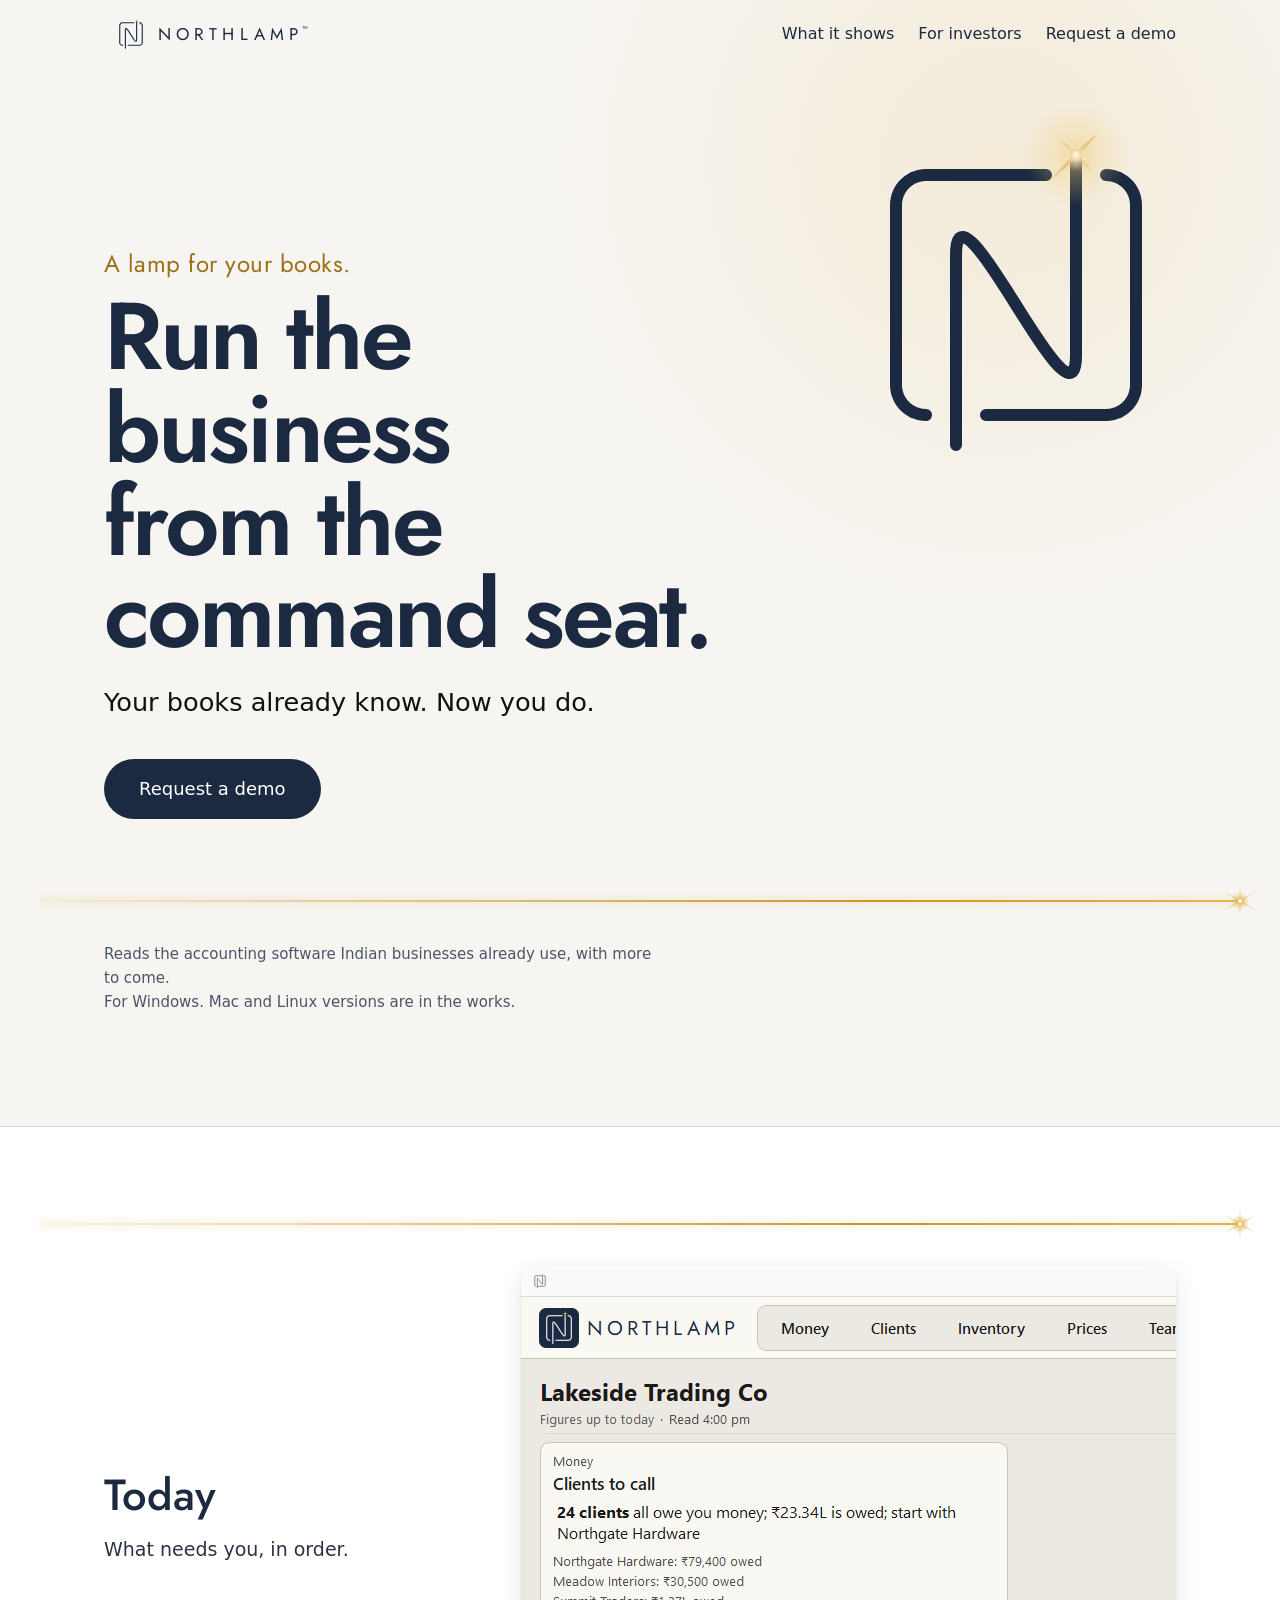
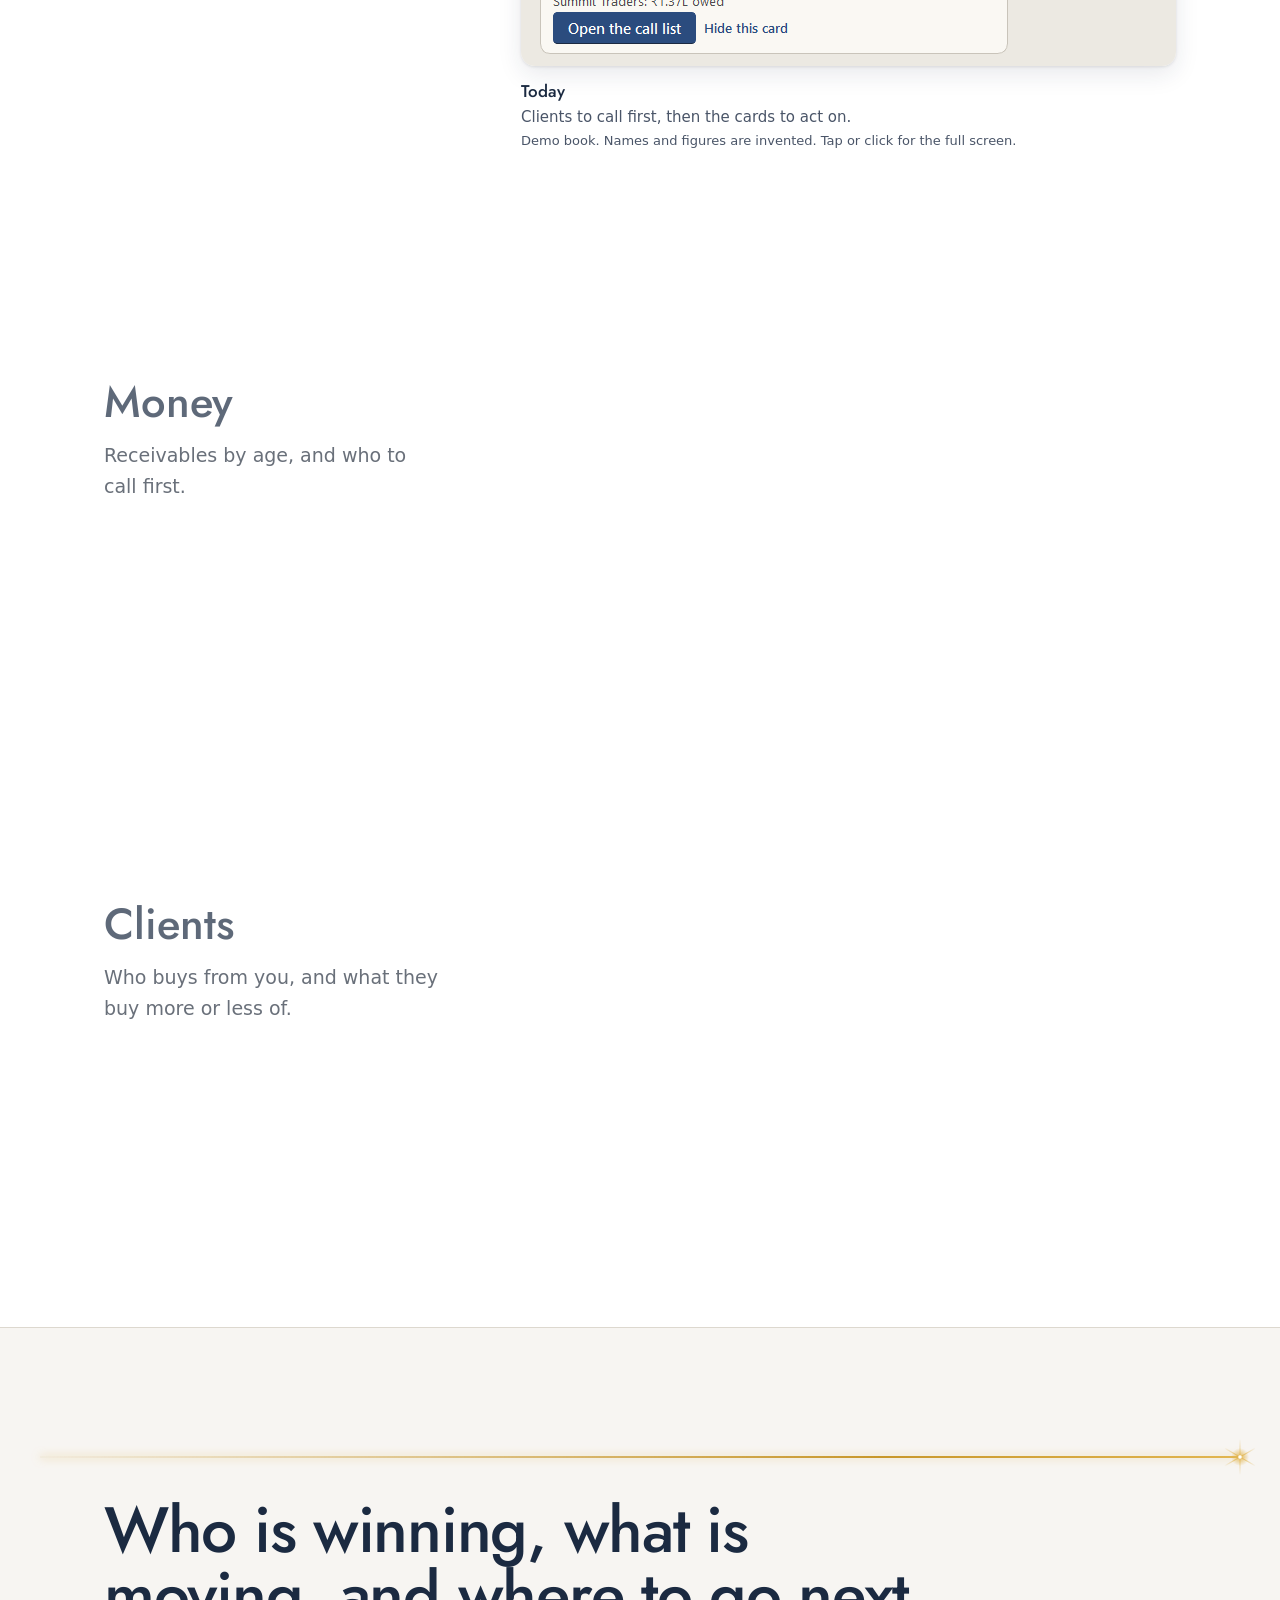
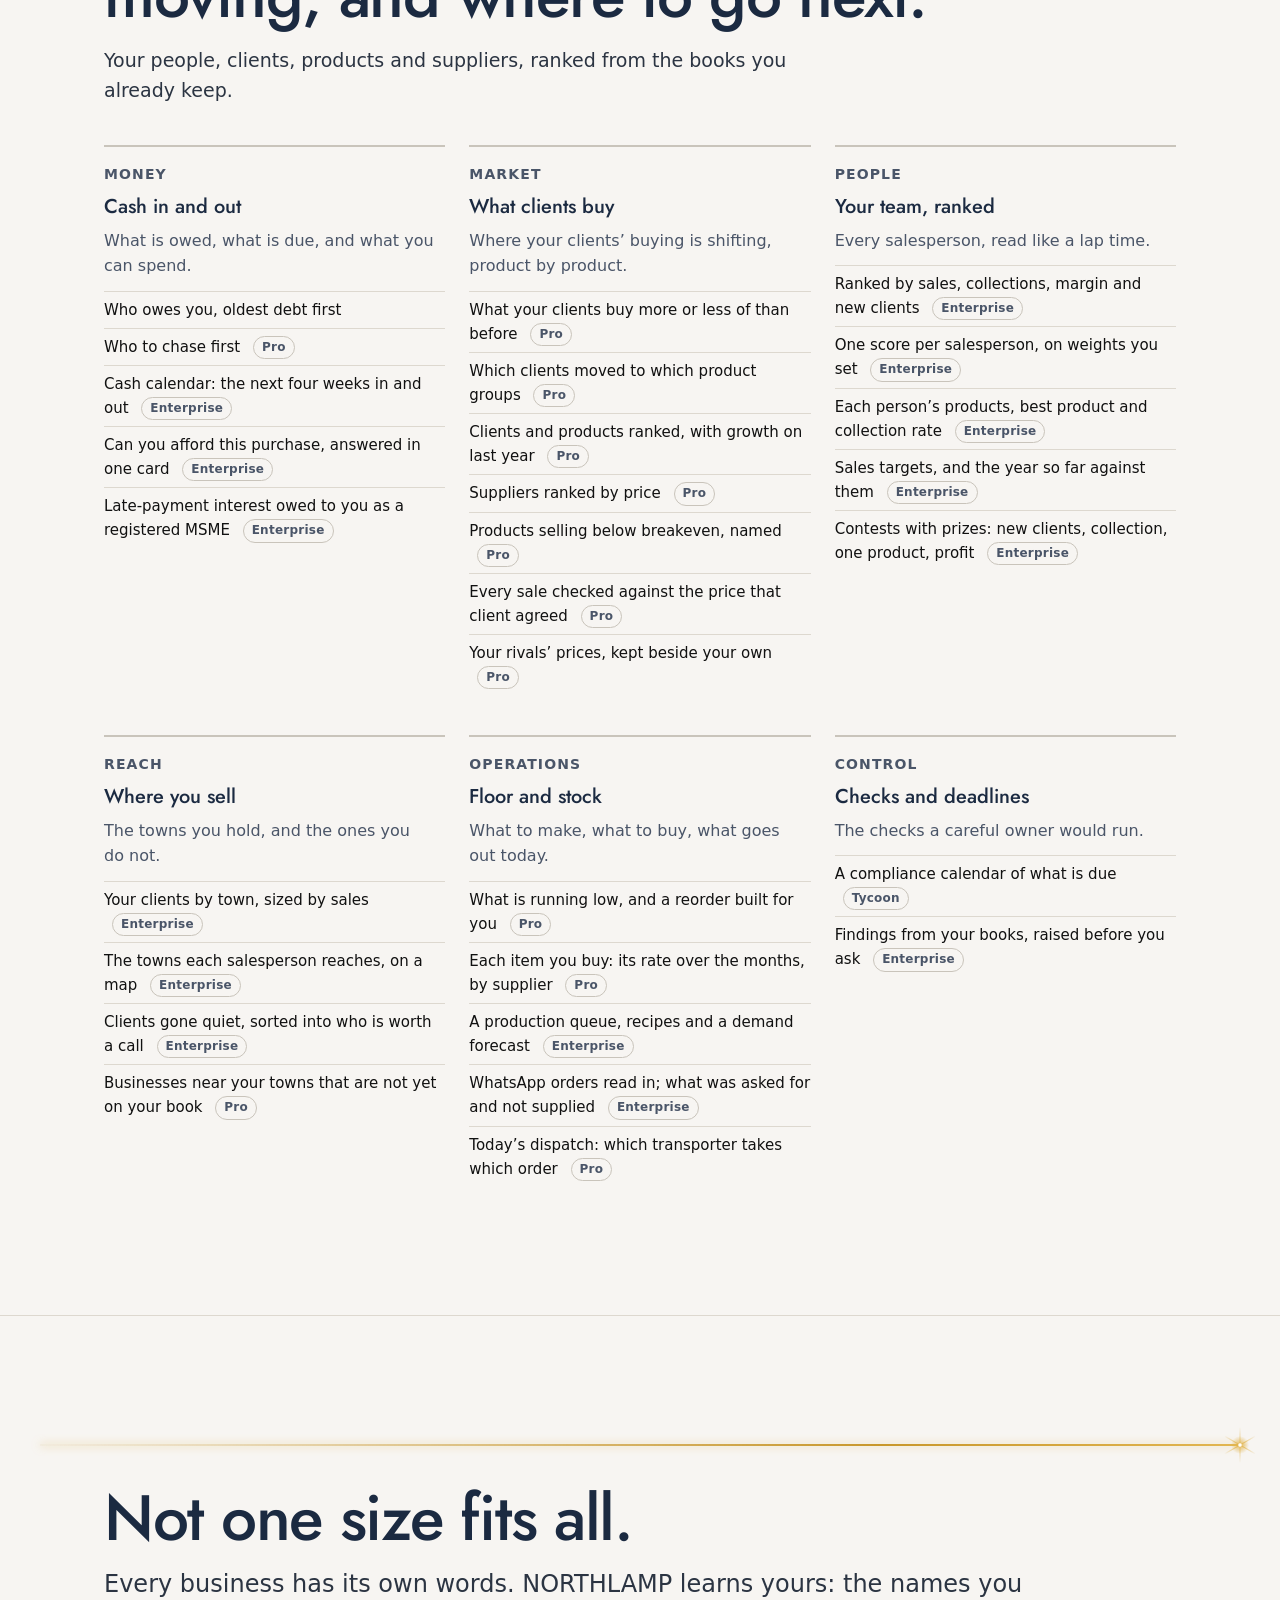
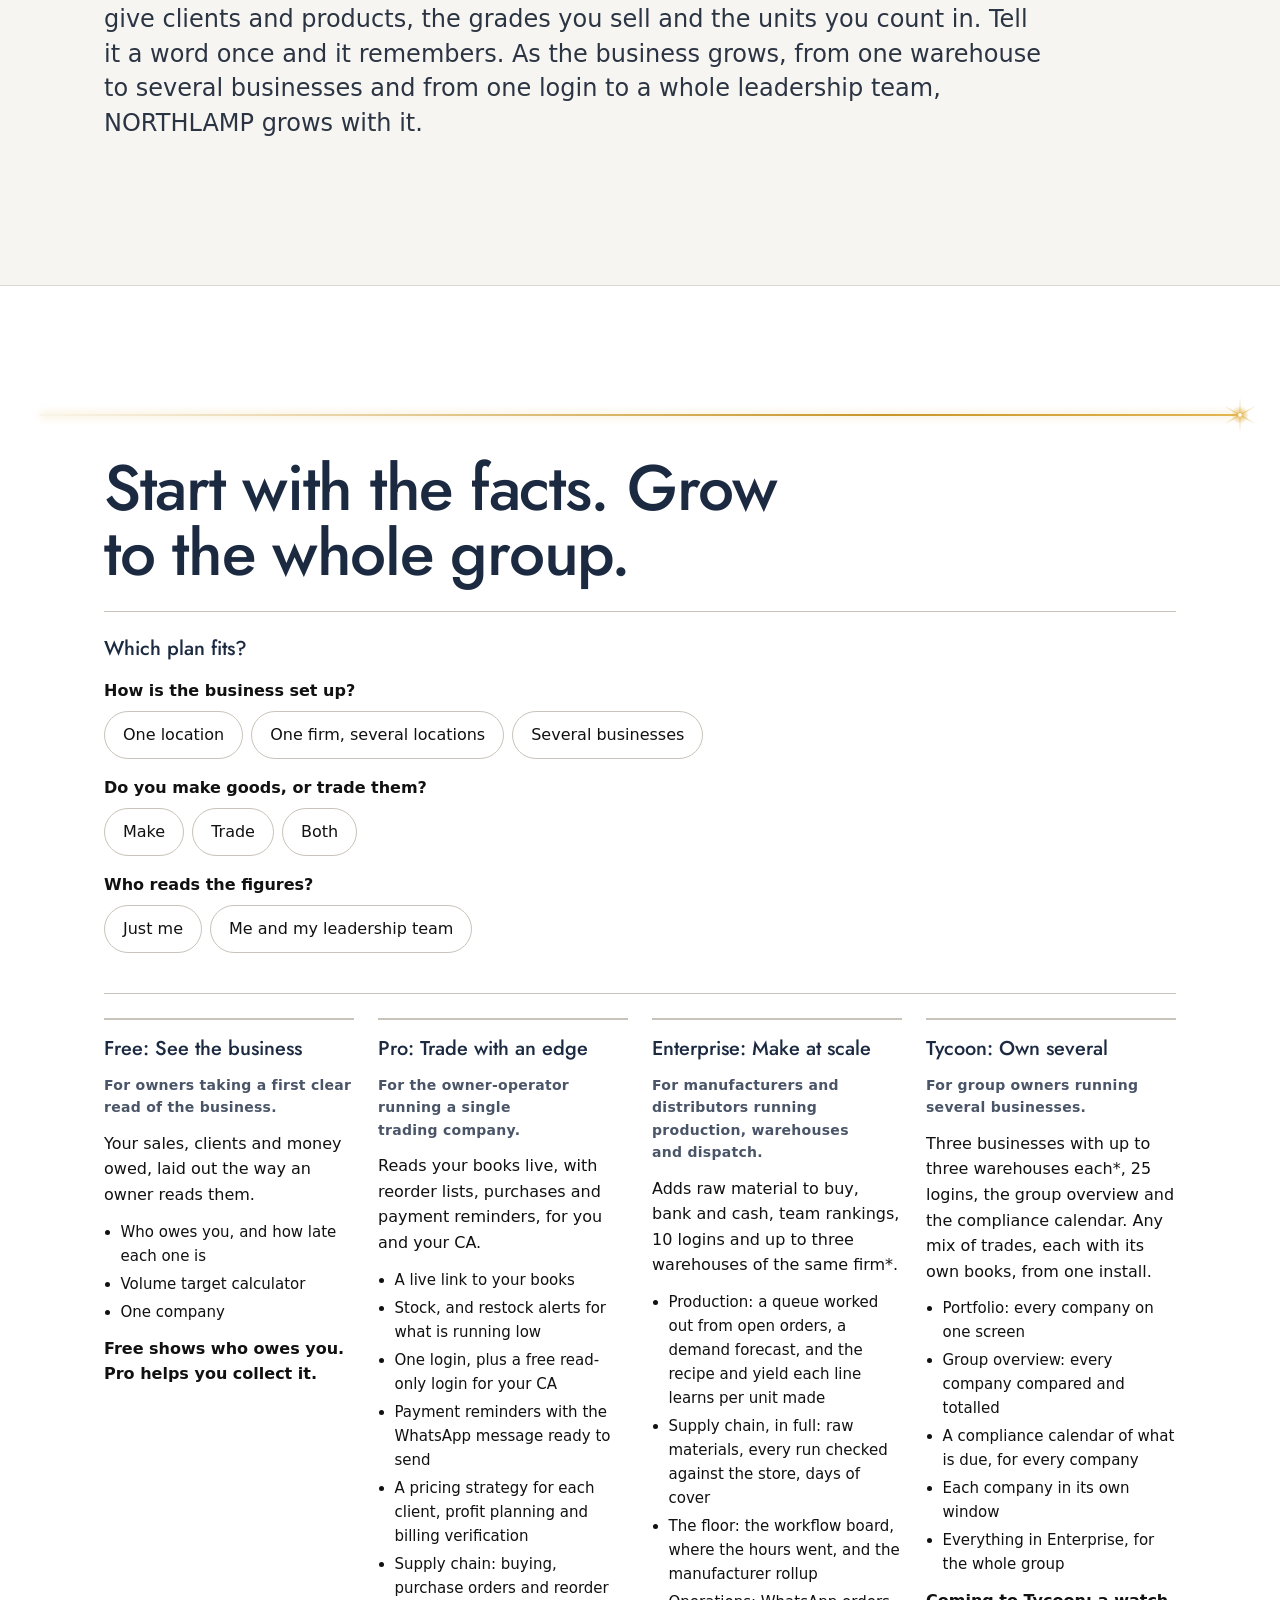
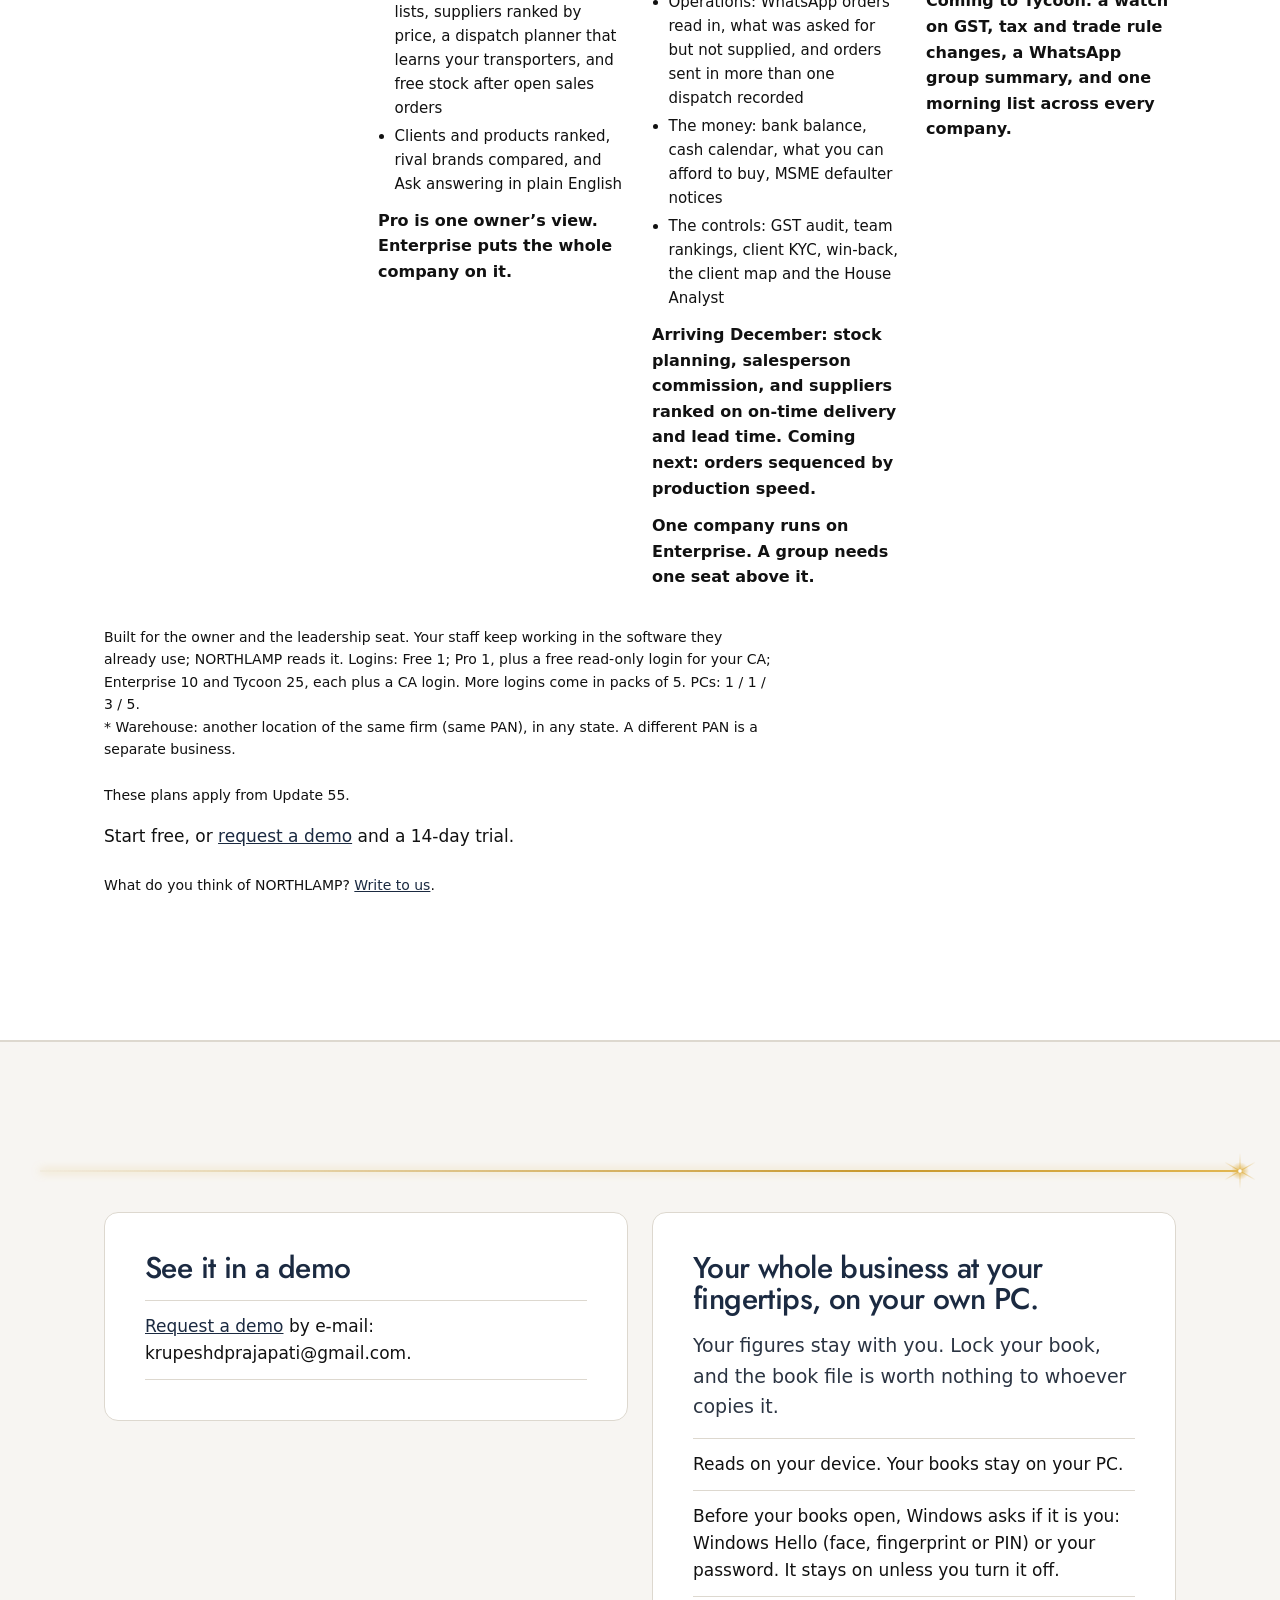
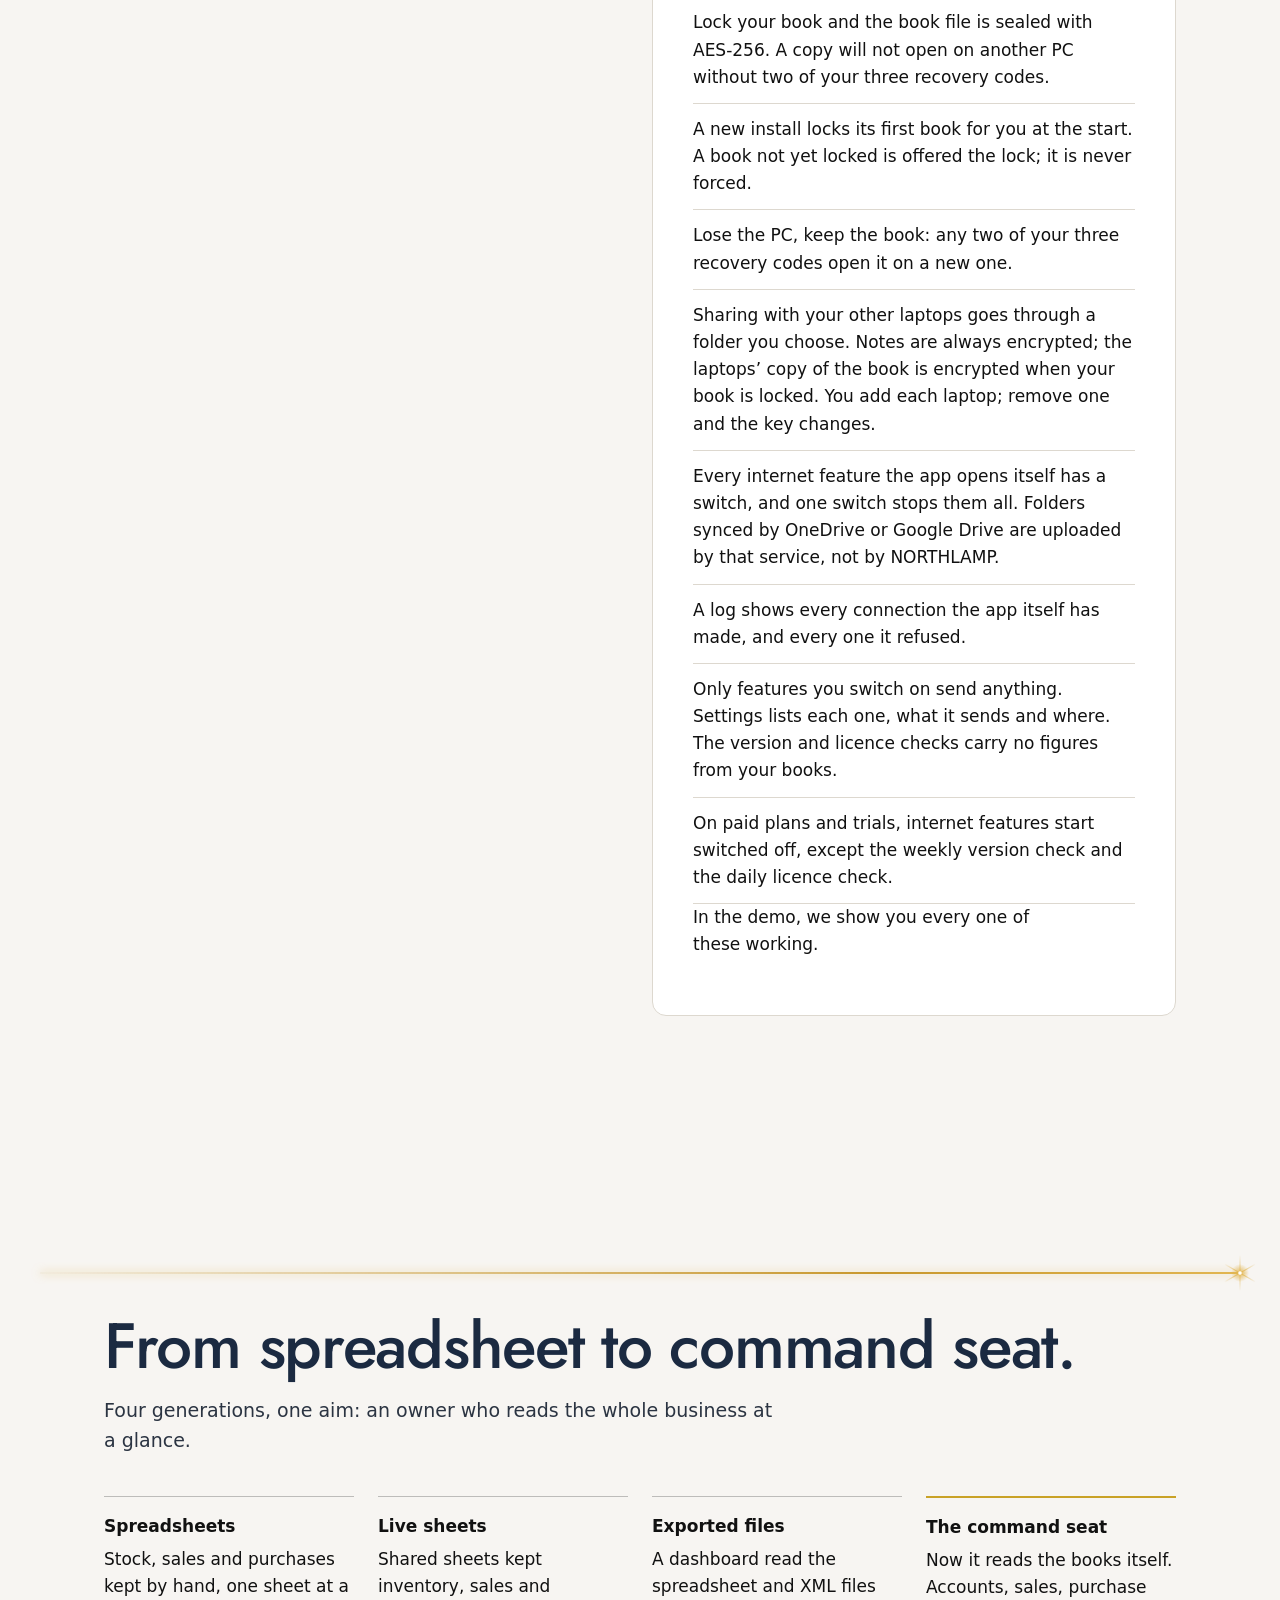
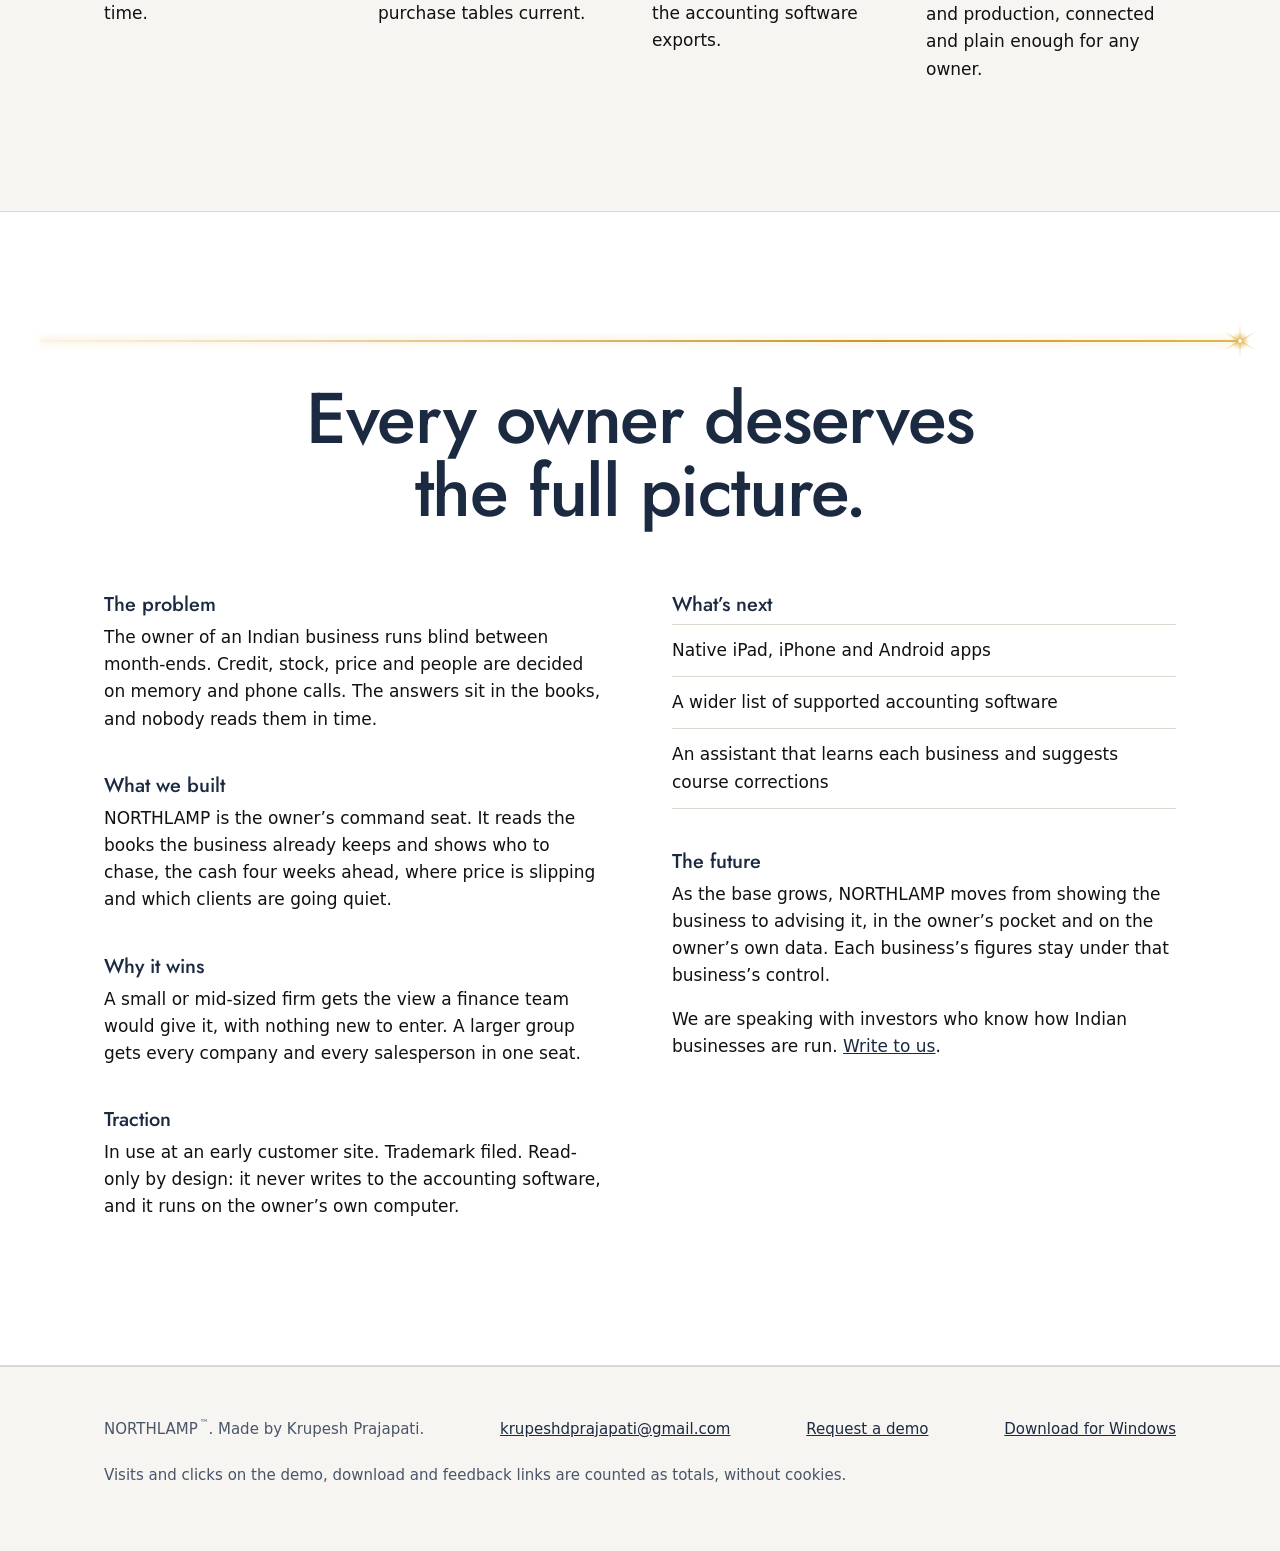
==== index.html @ 2734c6cc "Plans live ahead of U55 (logins, packs, same-firm warehouses, stock to Pro, approved one-liners, 'ap" ====
<!doctype html>
<html data-upg="BC" lang="en">
<head>
<meta charset="utf-8">
<meta name="viewport" content="width=device-width, initial-scale=1">
<meta name="color-scheme" content="light dark">
<title>NORTHLAMP: run the business from the command seat</title>
<meta name="description" content="NORTHLAMP is a 64-bit Windows app that shows owners what their books mean. It never writes to your accounting software.">
<link rel="icon" type="image/png" href="shared/assets/northlamp_icon_starC_64.png">
<link rel="stylesheet" href="shared/base.css">
<link rel="stylesheet" href="shared/redesign.css">
<script>(function(){try{var c=navigator.connection;if(matchMedia("(prefers-reduced-motion: reduce)").matches||(c&&c.saveData)||location.hash||sessionStorage.getItem("nl-opening"))return;document.documentElement.classList.add("op-on")}catch(e){}})();</script>
<style>
  /* BC_theme: C "Window" light + B "Night lamp" dark. Built on variant C: Product first: a centred promise, then the app itself. */
  html{scroll-padding-top:88px}
  .top{position:sticky;top:0;z-index:10;background:var(--paper);border-bottom:1px solid var(--line)}
  .top .wrap{display:flex;align-items:center;justify-content:space-between;gap:var(--s4);min-height:68px}
  .brand{color:var(--navy)}
  .nav{display:flex;align-items:center;gap:var(--s4);font-size:16px;color:var(--navy)}

  .hero{padding:var(--s5) 0 var(--s4);text-align:center}
  .lamp{font-size:24px;line-height:1.3;color:var(--gold);margin:var(--s2) auto var(--s4)}  /* 24 px: WCAG large text, so 4.06:1 passes */
  .hero h1{font-size:56px;line-height:1.08;margin:0 auto var(--s3)}
  .hero .sub{font-size:20px;color:#2B3442;margin:0 auto var(--s4);max-width:64ch}
  .hero .works{margin-left:auto;margin-right:auto}
  .fine{font-size:14px;color:var(--muted);max-width:56ch;margin:var(--s2) auto 0}

  .window{padding:0 0 var(--s7)}
  .window .frame{max-width:880px;margin:0 auto}
  .window figcaption{text-align:center}

  section.band{padding:var(--s7) 0}
  section.white{background:var(--card);border-top:1px solid var(--line);border-bottom:1px solid var(--line)}
  h2{font-size:40px;line-height:1.15;margin-bottom:var(--s3)}
  h3{font-size:20px;line-height:1.3;margin-bottom:6px}
  .lede{font-size:19px;color:#2B3442}
  .head-row{display:grid;grid-template-columns:1fr 1fr;gap:var(--s6);align-items:end}
  .head-row h2{margin:0}
  .head-row p{margin:0}
  .t-shot{max-width:880px;margin:var(--s5) auto 0}
  .t-shot figcaption{text-align:center}
  .figure-bands{margin:var(--s5) 0}
  .facts{display:grid;grid-template-columns:repeat(4,1fr);gap:var(--s4);border-top:1px solid var(--line-2);padding-top:var(--s4)}
  .facts p{margin:0;font-size:16px}
  .small{font-size:15px;color:var(--muted);margin-top:var(--s5)}

  .split{display:grid;grid-template-columns:.9fr 1.1fr;gap:var(--s6);align-items:start}
  .places{list-style:none;margin:var(--s4) 0;padding:0}
  .places li{padding:var(--s2) 0;border-top:1px solid var(--line)}
  .places li:last-child{border-bottom:1px solid var(--line)}
  .places b{font:500 20px/1.3 var(--display);color:var(--navy);margin-right:10px}
  .places em{font-style:normal;color:var(--muted);font-size:15px}
  .stack{display:grid;gap:var(--s4)}

  .panels{border-top:1px solid var(--line)}
  .pair{display:grid;grid-template-columns:1fr 1fr;gap:var(--s4);align-items:start}
  .panel{background:var(--card);border:1px solid var(--line);border-radius:var(--r);padding:var(--s5)}
  .panel h2{font-size:30px}

  .inv-head{text-align:center;max-width:22ch;margin:0 auto var(--s6);font-size:44px}
  .inv .two{display:grid;grid-template-columns:1fr 1fr;gap:var(--s6)}
  .inv h3{margin-top:var(--s5)}
  .inv .col h3:first-child{margin-top:0}
  footer{padding:var(--s5) 0 var(--s6);font-size:15px;color:var(--muted);border-top:1px solid var(--line)}
  footer .wrap{display:flex;flex-wrap:wrap;justify-content:space-between;align-items:center;gap:var(--s2) var(--s4)}
  footer a{display:inline-flex;align-items:center;min-height:44px}

  @media (max-width:900px){
    .head-row,.split,.pair,.inv .two{grid-template-columns:1fr}
    .head-row{gap:var(--s3)}
    .facts{grid-template-columns:1fr 1fr}
    .hero h1{font-size:44px}
  }
  @media (max-width:640px){
    .nav .nav-dl{display:none}   /* the hero has the Download button; keeps the header under 1/6 of a phone screen */
    html{scroll-padding-top:0}
    .top{position:static}
    .top .wrap{flex-wrap:wrap;padding-top:var(--s1);padding-bottom:var(--s1);gap:0 var(--s3)}
    .nav{flex-wrap:wrap;gap:0 var(--s3);font-size:15px}
    .hero{padding:var(--s5) 0 var(--s4)}
    .lamp{margin-bottom:var(--s3)}
    .hero h1{font-size:36px}
    .hero .sub,.lede{font-size:17px}
    .window{padding-bottom:var(--s6)}
    section.band{padding:var(--s6) 0}
    h2{font-size:28px}
    .inv-head{font-size:30px;margin-bottom:var(--s5)}
    .facts{grid-template-columns:1fr}
    .panel{padding:var(--s4) var(--s3)}
    .panel h2{font-size:26px}
  }

  /* BC theme: C "Window" is the light look; B "Night lamp" colours are the dark look,
     chosen by the visitor's system setting. Layout and words are C's, unchanged. */
  .brand picture,.bar picture{display:contents}
  @media (prefers-color-scheme:dark){
    :root{--paper:#0A0B0E;--card:#111317;--ink:#E8EDF3;--muted:#C3CCD8;--line:rgba(232,237,243,.16);--line-2:rgba(232,237,243,.28)}
    body{background:var(--paper);color:var(--ink)}
    h1,h2,h3{color:#FFFFFF}
    a{color:#FFFFFF}
    :focus-visible{outline-color:#E8EDF3}
    .shot-link:focus-visible{outline-color:var(--navy)}  /* the ring sits on the light screenshot: navy, 13.6:1 */
    .top{background:var(--paper)}
    .brand,.nav{color:#E8EDF3}
    .hero{background:linear-gradient(180deg,#0A0B0E,#111317)}
    .lamp{color:var(--gold-on-navy)}
    .hero .sub,.lede{color:var(--muted)}
    .btn{background:#FFFFFF;color:var(--navy)}
    .btn:hover{background:var(--navy-soft)}
    .btn:active{background:#D5DDE7}
    .window{background:#111317}
    section.white{background:#111317}
    .places b,figcaption b{color:#FFFFFF}
    .panel{background:#111317}
    section.white .panel{background:#1A1D23}
    .frame{box-shadow:0 1px 3px rgba(0,0,0,.35),0 8px 24px rgba(0,0,0,.30)}
    .frame .bar{background:#FBFAF8;color:#4A5568;border-bottom-color:#DDD8CF}  /* the app is light: its title bar stays light */
    .bands .b1{background:#1A1D23;color:#E8EDF3;border-color:#8592A6}
    .bands .b2{background:#262A32;color:#FFFFFF;border-color:#8592A6}
    .bands .b3{background:#C3CCD8;color:var(--navy)}
    .bands .b3 b{color:var(--navy)}
    .bands div b{color:inherit}
  }

  /* Motion (shared/motion/site-motion.js). Still page = the same page with no script or reduced motion. */
  @media (min-width:641px){
    .hero{padding-top:var(--s4)}
    .hero .wrap{position:relative}
  }

  /* The visit-counter note. */
  .counts{padding:var(--s6) 0;border-top:1px solid var(--line)}
  section.fits{border-top:1px solid var(--line)}
  .fits .lede{max-width:62ch;font-size:clamp(19px,1.9vw,24px);line-height:1.45}
  .counts h2{font-size:28px}
  .counts p{font-size:16px}
  @media (max-width:640px){.counts h2{font-size:24px}}
  /* Hero film (C-060). The box keeps the film's own shape, so nothing is cropped. */
  .film{background:transparent;padding:var(--s3) 16px 0}
  .film-box{position:relative;margin:0 auto;aspect-ratio:16/9;width:min(100%,calc(42vh * 16 / 9));width:min(100%,calc(42svh * 16 / 9));background:#030305;border-radius:12px;overflow:hidden}
  .film-box:focus{outline:none}
  .film-box img,.film-box video{position:absolute;inset:0;width:100%;height:100%;object-fit:contain;display:block}
  .film-skip{position:absolute;right:12px;top:12px;z-index:2;min-height:44px;min-width:44px;padding:0 16px;border:1px solid rgba(255,255,255,.55);
    border-radius:8px;background:rgba(11,19,34,.72);color:#FFFFFF;font:inherit;font-size:15px;cursor:pointer}
  .film-skip:hover{background:rgba(11,19,34,.92)}
  .film-skip:focus-visible{outline:2px solid #FFFFFF;outline-offset:2px}
  .film-made{margin:var(--s2) auto 0;padding:0 16px;text-align:center;font-size:13px;color:var(--muted)}
  @media (max-aspect-ratio:3/4){.film-box{aspect-ratio:9/16;width:min(100%,calc(50vh * 9 / 16));width:min(100%,calc(50svh * 9 / 16))}}

  /* ---- variant E ---- */
  .opening-e{position:fixed;inset:0;width:100%;height:100%;z-index:100;display:block}
  .hero{position:relative;padding:0;min-height:100svh;display:flex;align-items:flex-end;text-align:left;overflow:hidden;
    background:radial-gradient(60vw 60vw at 78% 18%,rgba(226,182,81,.16),rgba(226,182,81,0) 60%),var(--paper)}
  .top{position:absolute;left:0;right:0;background:transparent;border-bottom:0}
  .hero-mark{position:absolute;top:15svh;right:max(var(--s4),calc((100vw - 1120px)/2 + var(--s4)));width:min(26vw,320px);aspect-ratio:1}
  .hero-mark picture{display:contents}
  .hero-mark img{display:block;width:100%;height:100%}
  .hero-mark::after{content:"";position:absolute;left:68.75%;top:6.25%;width:46%;aspect-ratio:1;transform:translate(-50%,-50%);border-radius:50%;pointer-events:none;
    background:radial-gradient(closest-side,rgba(255,246,228,.9),rgba(242,205,120,.35) 22%,rgba(226,182,81,0) 70%)}
  .op-on:not(.op-settling) .hero-mark{visibility:hidden}
  .hero-copy{position:relative;width:100%;padding-bottom:clamp(40px,9svh,96px)}
  .hero .lamp{margin:0 0 var(--s2)}
  .hero h1{font-size:clamp(44px,7.4vw,112px);line-height:.98;letter-spacing:-.03em;font-weight:600;margin:0 0 var(--s5);max-width:11ch}
  .ladder{display:grid;grid-template-columns:repeat(4,1fr);gap:var(--s4);margin-top:var(--s4)}
  .rung{border-top:2px solid var(--line-2);padding-top:var(--s3)}
  .rung h3{margin:0 0 var(--s2)}.rung p{margin:0 0 var(--s2);font-size:16px}
  .rung ul{margin:0 0 var(--s2);padding-left:1.1em;font-size:15px}.rung li{margin:4px 0}
  .rung .next{font-weight:600}.ladder-cta{margin-top:var(--s3)}.ladder-note{margin-top:var(--s4);font-size:14px;max-width:75ch}
  @media (max-width:1024px){.ladder{grid-template-columns:1fr 1fr}}
  @media (max-width:640px){.ladder{grid-template-columns:1fr}}
  .tier-items{margin:6px 0 0;padding-left:1.1em}.tier-items li{margin:2px 0}
  .rung .for{font-size:14px;font-weight:600;letter-spacing:.02em;color:var(--muted);margin:0 0 var(--s2)}
  .rung.fit{outline:2px solid var(--ink);outline-offset:10px}
  .finder{margin:var(--s4) 0 0;padding:var(--s4) 0;border-top:1px solid var(--line-2);border-bottom:1px solid var(--line-2)}
  .finder h3{margin:0 0 var(--s3)}
  .finder fieldset{border:0;margin:0 0 var(--s3);padding:0;min-width:0}
  .finder legend{font-size:16px;font-weight:600;padding:0;margin:0 0 var(--s1)}
  .finder .opts{display:flex;flex-wrap:wrap;gap:var(--s1)}
  .finder button{font:inherit;font-size:16px;color:var(--ink);background:transparent;border:1px solid var(--line-2);border-radius:999px;padding:10px 18px;min-height:44px;cursor:pointer;max-width:100%}
  .finder button:hover{border-color:var(--ink)}
  .finder button[aria-pressed="true"]{background:var(--ink);color:var(--paper);border-color:var(--ink)}
  .finder-out{margin:0;font-size:18px;font-weight:600}
  .finder-out a{margin-left:var(--s1)}
  .finder-free{margin:var(--s1) 0 0;font-size:14px;color:var(--muted)}
  @media (prefers-reduced-motion:no-preference){.finder button{transition:background .15s,border-color .15s}.rung{transition:outline-color .15s}}
  .hero .hero-line{font-size:clamp(20px,2vw,26px);line-height:1.3;margin:calc(-1 * var(--s3)) 0 var(--s5);max-width:40ch}
  .hero .btn{padding:18px 34px;border-radius:999px;font-size:18px}
  .cta .demo{display:inline-block;margin-left:var(--s4);padding:18px 0;font-size:18px;font-weight:500;color:inherit;text-decoration:underline;text-underline-offset:4px}
  .hero-more{padding:0 0 var(--s7)}
  .hero-more .sub{font-family:var(--display);font-size:clamp(22px,2.4vw,34px);line-height:1.3;color:var(--ink);max-width:36ch}
  .tm{font-size:.62em;line-height:0;vertical-align:.85em;letter-spacing:0;margin-left:.15em;font-weight:400}
  .wordmark .tm{font-size:.5em;margin-left:-.15em}
  .hero-more .fine{margin-left:0}
  .tour{background:var(--card);border-top:1px solid var(--line);border-bottom:1px solid var(--line);padding:var(--s7) 0}
  .tour-grid{display:grid;grid-template-columns:minmax(0,.7fr) minmax(0,1.3fr);gap:var(--s6);align-items:start}
  .tour-steps{list-style:none;margin:0;padding:0}
  .tour-steps h3{font-size:clamp(30px,3.4vw,48px);line-height:1.05;margin:0 0 var(--s3)}
  .tour-steps p{font-size:19px;color:#2B3442}
  .show-grid{display:grid;grid-template-columns:repeat(3,minmax(0,1fr));gap:var(--s5) var(--s4);margin-top:var(--s5)}
  .show-card{border-top:2px solid var(--line-2);padding-top:var(--s3)}
  .show-card .kicker{margin:0 0 var(--s1);font-size:14px;font-weight:600;letter-spacing:.08em;text-transform:uppercase;color:var(--muted)}
  .show-card h3{margin:0 0 var(--s1)}
  .show-card p.one{margin:0 0 var(--s2);font-size:16px;color:var(--muted)}
  .show-card ul{list-style:none;margin:0;padding:0;font-size:15px}
  .show-card li{padding:6px 0;border-top:1px solid var(--line)}
  .show-card .tag{display:inline-block;margin-left:8px;padding:1px 8px;border:1px solid var(--line-2);border-radius:999px;font-size:12px;font-weight:600;letter-spacing:.02em;color:var(--muted);white-space:nowrap;vertical-align:1px}
  @media (max-width:1024px){.show-grid{grid-template-columns:repeat(2,minmax(0,1fr))}}
  @media (max-width:640px){.show-grid{grid-template-columns:1fr}}
  .tour-frames{display:grid;gap:var(--s5)}
  @media (min-width:901px){
    .tour-steps li{min-height:58svh;display:flex;flex-direction:column;justify-content:center;opacity:.7;transition:opacity .4s ease-out}
    .tour-steps li.on{opacity:1}
    .tour:not(.tour-js) .tour-steps li{opacity:1}
    .tour-pin{position:sticky;top:12svh}
    .tour-js .tour-frames{gap:0}
    .tour-js .tour-frames figure{grid-area:1/1;opacity:0;visibility:hidden;transform:scale(.97);transition:opacity .5s ease-out,transform .7s cubic-bezier(.2,.7,.2,1),visibility 0s .5s}
    .tour-js .tour-frames figure.on{opacity:1;visibility:visible;transform:none;transition:opacity .5s ease-out,transform .7s cubic-bezier(.2,.7,.2,1)}
  }
  @media (prefers-reduced-motion:reduce){.tour-js .tour-frames figure,.tour-steps li{transition:none}}
  section.band{padding:128px 0}
  h2{font-size:clamp(34px,5vw,72px);line-height:1.02;letter-spacing:-.02em}
  .inv-head{font-size:clamp(36px,5.6vw,80px);max-width:16ch}
  .t-shot{max-width:1120px}
  @media (prefers-color-scheme:dark){
    .hero{background:radial-gradient(60vw 60vw at 78% 18%,rgba(226,182,81,.14),rgba(226,182,81,0) 60%),var(--paper)}
    .hero-more .sub{color:#FFFFFF} .tour{background:var(--card)} .tour-steps p{color:var(--muted)}
  }
  @media (max-width:900px){
    .tour-grid{grid-template-columns:1fr}
    .tour-steps li{padding:var(--s3) 0;border-top:1px solid var(--line)}
    .tour-steps li:first-child{border-top:0}
  }
  @media (max-width:640px){
    .hero-mark{top:128px;left:50%;right:auto;transform:translateX(-50%);width:46vw}
    .hero h1{font-size:44px}
    .hero-copy{padding-bottom:48px}
    .tour{padding:var(--s6) 0}
    section.band{padding:var(--s6) 0}
  }
</style>
<style>html.op-on:not(.op-settling){background:#030305}html.op-on:not(.op-settling) body{visibility:hidden;background:#030305}html.op-on .opening-e{visibility:visible}</style><style>.frame{position:relative;overflow:hidden}.frame::after{content:"";position:absolute;inset:-10% -10%;pointer-events:none;z-index:3;background:linear-gradient(105deg,transparent 26%,rgba(214,160,52,.38) 40%,rgba(236,190,90,.78) 48%,rgba(255,236,170,.95) 50%,rgba(236,190,90,.78) 52%,rgba(214,160,52,.38) 60%,transparent 74%);transform:translateX(-140%)}.frame.nl-swept::after{animation:nlsweep .9s cubic-bezier(.35,.55,.3,1) forwards}@keyframes nlsweep{to{transform:translateX(140%)}}.nl-div{position:relative;height:2px;width:min(1200px,calc(100% - 48px));margin:0 auto var(--s5)}.nl-div b{position:absolute;left:0;top:0;height:2px;width:100%;border-radius:2px;background:linear-gradient(90deg,rgba(200,151,43,.1),#C8972B 70%,#E2B651);box-shadow:0 0 8px rgba(226,182,81,.6);transform-origin:left;transform:scaleX(0);transition:transform 1.2s cubic-bezier(.35,.55,.3,1)}.nl-div i{position:absolute;left:0;top:-19px;width:40px;height:40px;margin-left:-20px;opacity:0;transition:left 1.2s cubic-bezier(.35,.55,.3,1),opacity .25s}.nl-div i svg{display:block}.nl-div.nl-drawn b{transform:scaleX(1)}.nl-div.nl-drawn i{left:100%;opacity:1}</style></head>
<body>
<a class="skip" href="#main">Skip to the page</a>
<header class="top">
  <div class="wrap">
    <a class="brand" href="#main" aria-label="NORTHLAMP, top of page"><picture><source srcset="shared/assets/northlamp_mark_starC_dark.svg" media="(prefers-color-scheme: dark)"><img src="shared/assets/northlamp_mark_starC.svg" alt=""></picture><span class="wordmark">NORTHLAMP<sup class="tm">&trade;</sup></span></a>
    <nav class="nav" aria-label="Page">
      <a href="#owners">What it shows</a>
      <a href="#investors">For investors</a>
      <a data-goatcounter-click="demo-1" class="nav-dl" href="mailto:krupeshdprajapati@gmail.com?subject=Demo%20request">Request a demo</a>
    </nav>
  </div>
</header>

<main id="main">
<section class="hero" id="download" data-ground="auto">
  <div class="hero-mark" aria-hidden="true"><picture><source srcset="shared/assets/northlamp_mark_starC_dark.svg" media="(prefers-color-scheme: dark)"><img data-mark-target src="shared/assets/northlamp_mark_starC.svg" width="64" height="64" alt=""></picture></div>
  <div class="wrap hero-copy">
      <p class="lamp lamp-line rise">A lamp for your books.</p>
      <h1 class="rise" style="--d:.12s">Run the business from the command seat.</h1>
      <p class="hero-line rise" style="--d:.24s">Your books already know. Now you do.</p>
      <div class="cta rise" style="--d:.34s"><a data-goatcounter-click="demo-2" class="btn" href="mailto:krupeshdprajapati@gmail.com?subject=Demo%20request">Request a demo</a></div>
  </div>
</section>
<section class="hero-more">
  <div class="wrap">
    <p class="works">Reads the accounting software Indian businesses already use, with more to come.<br>For Windows. Mac and Linux versions are in the works.</p>
  </div>
</section>
<section class="tour" aria-label="The app">
  <div class="wrap tour-grid">
    <ol class="tour-steps">
      <li><h3>Today</h3><p>What needs you, in order.</p></li>
      <li><h3>Money</h3><p>Receivables by age, and who to call first.</p></li>
      <li><h3>Clients</h3><p>Who buys from you, and what they buy more or less of.</p></li>
    </ol>
    <div class="tour-pin"><div class="tour-frames">
      <figure>
      <div class="frame"><div class="bar" aria-hidden="true"><img src="shared/assets/northlamp_mark_starC.svg" alt=""></div><span class="view"><a class="shot-link" href="shared/shots/b826_hub_today_1920x1080_v4.png"><img src="shared/shots/b826_hub_today_1920x1080_v4.png" width="1920" height="1080" alt="Today on a demo book: Clients to call comes first, then four cards to act on: Credit, Reordering, Pricing, and Spending on stock."></a></span></div>
      <figcaption><b>Today</b>Clients to call first, then the cards to act on.<span class="sample">Demo book. Names and figures are invented. <span class="note-crop">Tap or click for the full screen.</span><span class="note-full">Tap or click to enlarge.</span></span></figcaption>
    </figure>
      <figure><div class="frame"><div class="bar" aria-hidden="true"><img src="shared/assets/northlamp_mark_starC.svg" alt=""></div><span class="view"><a class="shot-link" href="shared/shots/b826_hub_money_1920x1080_v4.png"><img src="shared/shots/b826_hub_money_1920x1080_v4.png" width="1920" height="1080" loading="lazy" alt="Money on a demo book: billed and received this year, who owes you, and payment reminders."></a></span></div>
        <figcaption><b>Money</b>Billed, received and owed. Payment reminders on Pro and above.<span class="sample">Demo book. Names and figures are invented. <span class="note-crop">Tap or click for the full screen.</span><span class="note-full">Tap or click to enlarge.</span></span></figcaption></figure>
      <figure><div class="frame"><div class="bar" aria-hidden="true"><img src="shared/assets/northlamp_mark_starC.svg" alt=""></div><span class="view"><a class="shot-link" href="shared/shots/b826_hub_clients_1920x1080_v3.png"><img src="shared/shots/b826_hub_clients_1920x1080_v3.png" width="1920" height="1080" loading="lazy" alt="Clients on a demo book: the directory ranked by sales, a client profile, and buying shifts by product."></a></span></div>
        <figcaption><b>Clients</b>Clients ranked by sales, a profile for each, and shifts in what they buy.<span class="sample">Demo book. Names and figures are invented. <span class="note-crop">Tap or click for the full screen.</span><span class="note-full">Tap or click to enlarge.</span></span></figcaption></figure>
    </div></div>
  </div>
</section>

<section class="band" id="owners">
  <div class="wrap">
    <h2>Who is winning, what is moving, and where to go next.</h2>
    <p class="lede">Your people, clients, products and suppliers, ranked from the books you already keep.</p>
    <div class="show-grid">
      <div class="show-card">
        <p class="kicker">Money</p>
        <h3>Cash in and out</h3>
        <p class="one">What is owed, what is due, and what you can spend.</p>
        <ul>
<li>Who owes you, oldest debt first</li>
<li>Who to chase first <span class="tag">Pro</span></li>
<li>Cash calendar: the next four weeks in and out <span class="tag">Enterprise</span></li>
<li>Can you afford this purchase, answered in one card <span class="tag">Enterprise</span></li>
<li>Late-payment interest owed to you as a registered MSME <span class="tag">Enterprise</span></li>
        </ul>
      </div>
      <div class="show-card">
        <p class="kicker">Market</p>
        <h3>What clients buy</h3>
        <p class="one">Where your clients&rsquo; buying is shifting, product by product.</p>
        <ul>
<li>What your clients buy more or less of than before <span class="tag">Pro</span></li>
<li>Which clients moved to which product groups <span class="tag">Pro</span></li>
<li>Clients and products ranked, with growth on last year <span class="tag">Pro</span></li>
          <li>Suppliers ranked by price <span class="tag">Pro</span></li>
<li>Products selling below breakeven, named <span class="tag">Pro</span></li>
<li>Every sale checked against the price that client agreed <span class="tag">Pro</span></li>
<li>Your rivals&rsquo; prices, kept beside your own <span class="tag">Pro</span></li>
        </ul>
      </div>
      <div class="show-card">
        <p class="kicker">People</p>
        <h3>Your team, ranked</h3>
        <p class="one">Every salesperson, read like a lap time.</p>
        <ul>
<li>Ranked by sales, collections, margin and new clients <span class="tag">Enterprise</span></li>
<li>One score per salesperson, on weights you set <span class="tag">Enterprise</span></li>
<li>Each person&rsquo;s products, best product and collection rate <span class="tag">Enterprise</span></li>
<li>Sales targets, and the year so far against them <span class="tag">Enterprise</span></li>
<li>Contests with prizes: new clients, collection, one product, profit <span class="tag">Enterprise</span></li>
        </ul>
      </div>
      <div class="show-card">
        <p class="kicker">Reach</p>
        <h3>Where you sell</h3>
        <p class="one">The towns you hold, and the ones you do not.</p>
        <ul>
<li>Your clients by town, sized by sales <span class="tag">Enterprise</span></li>
<li>The towns each salesperson reaches, on a map <span class="tag">Enterprise</span></li>
<li>Clients gone quiet, sorted into who is worth a call <span class="tag">Enterprise</span></li>
<li>Businesses near your towns that are not yet on your book <span class="tag">Pro</span></li>
        </ul>
      </div>
      <div class="show-card">
        <p class="kicker">Operations</p>
        <h3>Floor and stock</h3>
        <p class="one">What to make, what to buy, what goes out today.</p>
        <ul>
<li>What is running low, and a reorder built for you <span class="tag">Pro</span></li>
<li>Each item you buy: its rate over the months, by supplier <span class="tag">Pro</span></li>
<li>A production queue, recipes and a demand forecast <span class="tag">Enterprise</span></li>
<li>WhatsApp orders read in; what was asked for and not supplied <span class="tag">Enterprise</span></li>
<li>Today&rsquo;s dispatch: which transporter takes which order <span class="tag">Pro</span></li>
        </ul>
      </div>
      <div class="show-card">
        <p class="kicker">Control</p>
        <h3>Checks and deadlines</h3>
        <p class="one">The checks a careful owner would run.</p>
        <ul>
<li>A compliance calendar of what is due <span class="tag">Tycoon</span></li>
<li>Findings from your books, raised before you ask <span class="tag">Enterprise</span></li>
        </ul>
      </div>
    </div>
  </div>
</section>

<section class="band fits" id="fits" aria-labelledby="fits-h">
  <div class="wrap">
    <h2 id="fits-h">Not one size fits all.</h2>
    <p class="lede">Every business has its own words. NORTHLAMP learns yours: the names you give clients and products, the grades you sell and the units you count in. Tell it a word once and it remembers. As the business grows, from one warehouse to several businesses and from one login to a whole leadership team, NORTHLAMP grows with it.</p>
  </div>
</section>

<section class="band white" id="plans" aria-labelledby="plans-h">
  <div class="wrap">
    <h2 id="plans-h">Start with the facts. Grow to the whole group.</h2>
    <div class="finder" id="finder">
      <h3>Which plan fits?</h3>
      <fieldset><legend>How is the business set up?</legend><div class="opts"><button type="button" aria-pressed="false" data-q="1" data-v="1">One location</button><button type="button" aria-pressed="false" data-q="1" data-v="2">One firm, several locations</button><button type="button" aria-pressed="false" data-q="1" data-v="4">Several businesses</button></div></fieldset>
      <fieldset><legend>Do you make goods, or trade them?</legend><div class="opts"><button type="button" aria-pressed="false" data-q="2" data-v="make">Make</button><button type="button" aria-pressed="false" data-q="2" data-v="trade">Trade</button><button type="button" aria-pressed="false" data-q="2" data-v="both">Both</button></div></fieldset>
      <fieldset><legend>Who reads the figures?</legend><div class="opts"><button type="button" aria-pressed="false" data-q="3" data-v="me">Just me</button><button type="button" aria-pressed="false" data-q="3" data-v="team">Me and my leadership team</button></div></fieldset>
      <p class="finder-out" id="finder-out" role="status" aria-live="polite"></p>
      <p class="finder-free" id="finder-free" hidden>Just looking? Start free.</p>
    </div>
    <div class="ladder" id="ladder">
      <div class="rung">
        <h3>Free: See the business</h3>
        <p class="for">For owners taking a first clear read of the business.</p>
        <p>Your sales, clients and money owed, laid out the way an owner reads them.</p>
        <ul>
          <li>Who owes you, and how late each one is</li>
          <li>Volume target calculator</li>
          <li>One company</li>
        </ul>
        <p class="next">Free shows who owes you. Pro helps you collect it.</p>
      </div>
      <div class="rung">
        <h3>Pro: Trade with an edge</h3>
        <p class="for">For the owner-operator running a single trading company.</p>
        <p>Reads your books live, with reorder lists, purchases and payment reminders, for you and your CA.</p>
        <ul>
          <li>A live link to your books</li>
          <li>Stock, and restock alerts for what is running low</li>
          <li>One login, plus a free read-only login for your CA</li>
          <li>Payment reminders with the WhatsApp message ready to send</li>
          <li>A pricing strategy for each client, profit planning and billing verification</li>
          <li>Supply chain: buying, purchase orders and reorder lists, suppliers ranked by price, a dispatch planner that learns your transporters, and free stock after open sales orders</li>
          <li>Clients and products ranked, rival brands compared, and Ask answering in plain English</li>
        </ul>
        <p class="next">Pro is one owner&rsquo;s view. Enterprise puts the whole company on it.</p>
      </div>
      <div class="rung">
        <h3>Enterprise: Make at scale</h3>
        <p class="for">For manufacturers and distributors running production, warehouses and dispatch.</p>
        <p>Adds raw material to buy, bank and cash, team rankings, 10 logins and up to three warehouses of the same firm*.</p>
        <ul>
          <li>Production: a queue worked out from open orders, a demand forecast, and the recipe and yield each line learns per unit made</li>
          <li>Supply chain, in full: raw materials, every run checked against the store, days of cover</li>
          <li>The floor: the workflow board, where the hours went, and the manufacturer rollup</li>
          <li>Operations: WhatsApp orders read in, what was asked for but not supplied, and orders sent in more than one dispatch recorded</li>
          <li>The money: bank balance, cash calendar, what you can afford to buy, MSME defaulter notices</li>
          <li>The controls: GST audit, team rankings, client KYC, win-back, the client map and the House Analyst</li>
        </ul>
        <p class="next">Arriving December: stock planning, salesperson commission, and suppliers ranked on on-time delivery and lead time. Coming next: orders sequenced by production speed.</p>
        <p class="next">One company runs on Enterprise. A group needs one seat above it.</p>
      </div>
      <div class="rung">
        <h3>Tycoon: Own several</h3>
        <p class="for">For group owners running several businesses.</p>
        <p>Three businesses with up to three warehouses each*, 25 logins, the group overview and the compliance calendar. Any mix of trades, each with its own books, from one install.</p>
        <ul>
          <li>Portfolio: every company on one screen</li>
          <li>Group overview: every company compared and totalled</li>
          <li>A compliance calendar of what is due, for every company</li>
          <li>Each company in its own window</li>
          <li>Everything in Enterprise, for the whole group</li>
        </ul>
        <p class="next">Coming to Tycoon: a watch on GST, tax and trade rule changes, a WhatsApp group summary, and one morning list across every company.</p>
      </div>
    </div>
    <p class="ladder-note">Built for the owner and the leadership seat. Your staff keep working in the software they already use; NORTHLAMP reads it. Logins: Free 1; Pro 1, plus a free read-only login for your CA; Enterprise 10 and Tycoon 25, each plus a CA login. More logins come in packs of 5. PCs: 1 / 1 / 3 / 5.<br>* Warehouse: another location of the same firm (same PAN), in any state. A different PAN is a separate business.</p>
    <p class="ladder-note">These plans apply from Update 55.</p>
    <p class="ladder-cta">Start free, or <a data-goatcounter-click="demo-3" href="mailto:krupeshdprajapati@gmail.com?subject=Demo%20request">request a demo</a> and a 14-day trial.</p>
    <p class="ladder-note">What do you think of NORTHLAMP? <a data-goatcounter-click="feedback" href="mailto:krupeshdprajapati@gmail.com?subject=Feedback%20on%20NORTHLAMP">Write to us</a>.</p>
  </div>
</section>
<section class="band panels">
  <div class="wrap pair">
    <div class="panel" id="ask">
      <h2>See it in a demo</h2>
      <ul class="plain">
        <li><a data-goatcounter-click="demo-4" href="mailto:krupeshdprajapati@gmail.com?subject=Demo%20request">Request a demo</a> by e-mail: krupeshdprajapati@gmail.com.</li>
      </ul>
    </div>
    <div class="panel">
      <h2>Your whole business at your fingertips, on your own PC.</h2>
      <p class="lede">Your figures stay with you. Lock your book, and the book file is worth nothing to whoever copies it.</p>
      <ul class="plain">
        <li>Reads on your device. Your books stay on your PC.</li>
        <li>Before your books open, Windows asks if it is you: Windows Hello (face, fingerprint or PIN) or your password. It stays on unless you turn it off.</li>
        <li>Lock your book and the book file is sealed with AES&#8209;256. A copy will not open on another PC without two of your three recovery codes.</li>
        <li>A new install locks its first book for you at the start. A book not yet locked is offered the lock; it is never forced.</li>
        <li>Lose the PC, keep the book: any two of your three recovery codes open it on a new one.</li>
        <li>Sharing with your other laptops goes through a folder you choose. Notes are always encrypted; the laptops&rsquo; copy of the book is encrypted when your book is locked. You add each laptop; remove one and the key changes.</li>
        <li>Every internet feature the app opens itself has a switch, and one switch stops them all. Folders synced by OneDrive or Google Drive are uploaded by that service, not by NORTHLAMP.</li>
        <li>A log shows every connection the app itself has made, and every one it refused.</li>
        <li>Only features you switch on send anything. Settings lists each one, what it sends and where. The version and licence checks carry no figures from your books.</li>
        <li>On paid plans and trials, internet features start switched off, except the weekly version check and the daily licence check.</li>
      </ul>
      <p>In the demo, we show you every one of these working.</p>
    </div>
  </div>
</section>

<style>
.evo{list-style:none;margin:var(--s5,32px) 0 0;padding:0;display:grid;grid-template-columns:repeat(4,1fr);gap:24px}
.evo li{border-top:1px solid color-mix(in srgb,currentColor 25%,transparent);padding-top:16px}
.evo b{display:block;font-weight:600;margin-bottom:6px}
.evo li:last-child{border-top:2px solid #C9A227}
@media (max-width:900px){.evo{grid-template-columns:1fr 1fr}}
@media (max-width:560px){.evo{grid-template-columns:1fr}}
</style>
<section class="band" id="evolution" aria-labelledby="evo-h">
  <div class="wrap">
    <h2 id="evo-h">From spreadsheet to command seat.</h2>
    <p class="lede">Four generations, one aim: an owner who reads the whole business at a glance.</p>
    <ol class="evo">
      <li><b>Spreadsheets</b>Stock, sales and purchases kept by hand, one sheet at a time.</li>
      <li><b>Live sheets</b>Shared sheets kept inventory, sales and purchase tables current.</li>
      <li><b>Exported files</b>A dashboard read the spreadsheet and XML files the accounting software exports.</li>
      <li><b>The command seat</b>Now it reads the books itself. Accounts, sales, purchase and production, connected and plain enough for any owner.</li>
    </ol>
  </div>
</section>

<section class="band white inv" id="investors" aria-labelledby="inv-h">
  <div class="wrap">
    <h2 class="inv-head" id="inv-h">Every owner deserves the full picture.</h2>
    <div class="two">
      <div class="col">
        <h3>The problem</h3>
        <p>The owner of an Indian business runs blind between month-ends. Credit, stock, price and people are decided on memory and phone calls. The answers sit in the books, and nobody reads them in time.</p>
        <h3>What we built</h3>
        <p>NORTHLAMP is the owner&rsquo;s command seat. It reads the books the business already keeps and shows who to chase, the cash four weeks ahead, where price is slipping and which clients are going quiet.</p>
        <h3>Why it wins</h3>
        <p>A small or mid-sized firm gets the view a finance team would give it, with nothing new to enter. A larger group gets every company and every salesperson in one seat.</p>
        <h3>Traction</h3>
        <p>In use at an early customer site. Trademark filed. Read-only by design: it never writes to the accounting software, and it runs on the owner&rsquo;s own computer.</p>
      </div>
      <div class="col">
        <h3>What&rsquo;s next</h3>
        <ul class="plain">
          <li>Native iPad, iPhone and Android apps</li>
          <li>A wider list of supported accounting software</li>
          <li>An assistant that learns each business and suggests course corrections</li>
        </ul>
        <h3>The future</h3>
        <p>As the base grows, NORTHLAMP moves from showing the business to advising it, in the owner&rsquo;s pocket and on the owner&rsquo;s own data. Each business&rsquo;s figures stay under that business&rsquo;s control.</p>
        <p class="inv-cta">We are speaking with investors who know how Indian businesses are run. <a href="mailto:krupeshdprajapati@gmail.com?subject=Investor%20enquiry">Write to us</a>.</p>
      </div>
    </div>
  </div>
</section>
</main>

<footer>
  <div class="wrap">
    <span>NORTHLAMP<sup class="tm">&trade;</sup>. Made by Krupesh Prajapati.</span>
    <span><a href="mailto:krupeshdprajapati@gmail.com">krupeshdprajapati@gmail.com</a></span>
    <span><a data-goatcounter-click="demo-5" href="mailto:krupeshdprajapati@gmail.com?subject=Demo%20request">Request a demo</a></span>
    <span><a data-goatcounter-click="download-1" href="https://github.com/KDPrajapati/NORTHLAMP-Releases/releases/latest">Download for Windows</a></span>
    <span>Visits and clicks on the demo, download and feedback links are counted as totals, without cookies.</span>
  </div>
</footer>
<script>
(function(){
  var f=document.getElementById("finder");if(!f)return;
  var a={},out=document.getElementById("finder-out"),free=document.getElementById("finder-free"),rungs=document.querySelectorAll("#ladder .rung");
  var names=["Free","Pro","Enterprise","Tycoon"],mail="mailto:krupeshdprajapati@gmail.com?subject=Demo%20request";
  function plan(q1,q2,q3){
    if(q1==="4")return "Tycoon";
    if(q1==="2"||q2==="make"||q2==="both"||q3==="team")return "Enterprise";
    return "Pro";
  }
  window.nlPlan=plan;
  function show(){
    var i,n,r,w={Pro:"built for the owner-operator running a single trading company.",Enterprise:"built for manufacturers and distributors.",Tycoon:"built for group owners running several businesses."};
    for(i=0;i<rungs.length;i++)rungs[i].classList.remove("fit");
    if(!(a[1]&&a[2]&&a[3])){out.textContent="";free.hidden=true;return;}
    n=plan(a[1],a[2],a[3]);
    out.textContent="";
    out.appendChild(document.createTextNode(n+": "+w[n]));
    r=document.createElement("a");r.href=mail;r.textContent="Request a demo";r.style.marginLeft="12px";out.appendChild(r);
    free.hidden=false;
    for(i=0;i<rungs.length;i++)if(rungs[i].querySelector("h3").textContent.indexOf(n+":")===0)rungs[i].classList.add("fit");
  }
  f.addEventListener("click",function(e){
    var b=e.target.closest("button[data-q]");if(!b)return;
    var q=b.getAttribute("data-q"),sib=f.querySelectorAll('button[data-q="'+q+'"]'),i;
    for(i=0;i<sib.length;i++)sib[i].setAttribute("aria-pressed",sib[i]===b?"true":"false");
    a[q]=b.getAttribute("data-v");show();
  });
})();
</script>
<script src="shared/motion/site-motion.js" defer></script>
<script src="shared/motion/opening-s4dC.js" defer></script>
<script src="shared/motion/tour.js" defer></script>
<script data-goatcounter="https://northlamp.goatcounter.com/count" async src="shared/stats/goatcounter-count.js"></script>
<script src="shared/motion/upgrades.js" defer></script></body>
</html>
---- shared/base.css ----
/* NORTHLAMP site v2: shared tokens and base. Static, no third-party requests.
   Jost is self-hosted (SIL OFL 1.1, see fonts/OFL.txt). Body uses system fonts. */
@font-face{font-family:"Jost";src:url("fonts/Jost-var.ttf") format("truetype");font-weight:300 700;font-display:swap}
:root{
  --navy:#1B2A41; --navy-2:#243752; --navy-deep:#131F31;
  --gold:#9A7118;          /* gold text on light: 4.06:1 on paper, so WCAG large text only (24 px and up, or 19 px bold) */
  --gold-mark:#C8972B;     /* the star, decoration only */
  --gold-on-navy:#E2B651;  /* gold text on navy: 7.59:1 */
  --paper:#F7F5F2; --card:#FFFFFF; --ink:#111111; --muted:#4A5568;
  --line:#DDD8CF; --line-2:#C9C4BB; --navy-soft:#E8EDF3;
  --edge:#6B7A90;          /* a chart part's edge: 4.36:1 on white, 4.01:1 on paper */
  --s1:8px; --s2:12px; --s3:16px; --s4:24px; --s5:40px; --s6:64px; --s7:96px;
  --r:14px; --measure:62ch;
  --sans:"Segoe UI",system-ui,-apple-system,"Helvetica Neue",Arial,sans-serif;
  --display:"Jost","Segoe UI",system-ui,sans-serif;
}
*{box-sizing:border-box}
html{-webkit-text-size-adjust:100%}
@media (prefers-reduced-motion:no-preference){html{scroll-behavior:smooth}}
body{margin:0;background:var(--paper);color:var(--ink);font:17px/1.6 var(--sans)}
img,svg{max-width:100%;height:auto}
h1,h2,h3{font-family:var(--display);font-weight:500;color:var(--navy);margin:0;text-wrap:balance}
p{margin:0 0 var(--s3);max-width:var(--measure);text-wrap:pretty}
a{color:var(--navy)}
:focus-visible{outline:2px solid var(--navy);outline-offset:3px;border-radius:4px}  /* 13.27:1 on paper; gold stays for the star and the lamp line */
.wrap{max-width:1120px;margin:0 auto;padding:0 var(--s4)}
.skip{position:absolute;left:-9999px;top:0;background:var(--navy);color:#fff;padding:8px 12px;z-index:50}
.skip:focus{left:8px;top:8px}
.btn{display:inline-flex;align-items:center;gap:10px;background:var(--navy);color:#fff;text-decoration:none;
  padding:14px 24px;border-radius:12px;font:500 17px/1.2 var(--sans);min-height:48px;border:1px solid transparent}
.btn:hover{background:var(--navy-2)}
.btn:active{background:var(--navy-deep)}
.btn.on-navy{background:#FFFFFF;color:var(--navy)}
.btn.on-navy:hover{background:var(--navy-soft)}
.btn.on-navy:active{background:#D5DDE7}
.works{color:var(--muted);font-size:15px;margin-top:var(--s2)}
.wordmark{font-family:var(--display);font-weight:400;letter-spacing:.3em}
.lamp-line{font-family:var(--display);font-weight:400;letter-spacing:.02em}
.brand{display:inline-flex;align-items:center;gap:12px;text-decoration:none;min-height:44px}
.brand img{width:30px;height:30px}
.brand .wordmark{font-size:17px;line-height:1}
.plain{list-style:none;margin:0;padding:0}
.plain li{padding:var(--s2) 0;border-top:1px solid var(--line);max-width:62ch}
.plain li:last-child{border-bottom:1px solid var(--line)}
.nav a{display:inline-flex;align-items:center;min-height:44px;text-decoration:none;color:inherit}
.nav a:hover{text-decoration:underline;text-underline-offset:4px}
/* screenshot placeholder: a calm window frame with a clear label */
.frame{background:var(--card);border-radius:var(--r);overflow:hidden;outline:1px solid transparent;
  box-shadow:0 1px 3px rgba(17,17,17,.10),0 8px 24px rgba(27,42,65,.10)}
/* a Windows title bar: the app's mark and name on the left, as Windows draws it */
.frame .bar{height:32px;border-bottom:1px solid var(--line);display:flex;align-items:center;gap:8px;padding:0 12px;background:#FBFAF8;
  font:400 12px/1 var(--display);letter-spacing:.3em;color:var(--muted)}
.frame .bar img{width:14px;height:14px}
.frame .ph{aspect-ratio:16/10;display:flex;flex-direction:column;align-items:center;justify-content:center;gap:6px;
  text-align:center;color:var(--navy);background:repeating-linear-gradient(135deg,#F1F3F6 0 14px,#EBEFF4 14px 28px);padding:var(--s3);font-size:15px}
.frame .ph b{font-family:var(--display);font-weight:500;font-size:20px}
.frame .ph small{color:var(--muted);font-size:13px}
figure{margin:0;container-type:inline-size}  /* a figure knows its own width: frame and caption follow it */
.frame img{display:block;width:100%;height:auto}
.shot-link{display:block}
.shot-link:focus-visible{outline-offset:-4px}   /* the frame clips anything outside it */
/* A frame wide enough to read a screen at 1:1 shows its top-left corner at full size;
   the whole screen is one click away. The file itself is never cropped or changed. */
.view{display:block;aspect-ratio:16/9;overflow:hidden}
.note-crop{display:none}
@container (min-width:400px){
  .view{aspect-ratio:var(--ar,16/9)}            /* a crop's own shape applies only when it crops */
  .view>.shot-link{height:100%}                 /* the focus ring follows the crop, all four sides */
  .view img{width:100%;height:100%;object-fit:none;object-position:var(--pos,0 0)}
  .note-crop{display:inline}
  .note-full{display:none}
}
.sample{display:block;font-size:13px;color:var(--muted);margin-top:2px}
figcaption{font-size:15px;color:var(--muted);padding-top:var(--s2)}
figcaption b{display:block;color:var(--navy);font-family:var(--display);font-weight:500;font-size:17px}
/* increment bands: the owner's rule as a drawing, no figures from any book */
.bands{display:grid;grid-template-columns:80fr 20fr 30fr;gap:4px;margin:var(--s3) 0 var(--s1)}
.bands div{border-radius:8px;padding:10px 12px;font-size:14px;line-height:1.35;min-width:0}
.bands div b{display:block;font:500 17px/1.2 var(--display)}
.bands .b1{background:#EEF1F5;color:var(--navy);border:1px solid var(--edge)}
.bands .b2{background:#DCE3EC;color:var(--navy);border:1px solid var(--edge)}
.bands .b3{background:var(--navy);color:#fff;border:1px solid transparent}
.bands .b3 b{color:#FFFFFF}
.bands-scale{display:grid;grid-template-columns:80fr 20fr 30fr;font-size:13px;color:var(--muted)}
.bands-scale span:nth-child(2),.bands-scale span:nth-child(3){padding-left:2px}
.bands-scale em{float:right;font-style:normal}
@media (max-width:640px){
  body{font-size:16px}
  .wrap{padding:0 var(--s3)}
  .bands,.bands-scale{grid-template-columns:1fr}
  .bands-scale{display:none}
}
---- shared/redesign.css ----
/* NORTHLAMP redesign (17 Nov): the opening animation and the hero picture. Shared by every variant. */
.opening{display:none}
.op-on .opening{display:block;position:fixed;inset:0;z-index:100;background:#030305}
.op-on body{overflow:hidden}
.opening video{position:absolute;inset:0;width:100%;height:100%;object-fit:cover;display:block}

/* the hero picture IS the film's last frame: the opening flies into it */
.hero-pic{position:relative;overflow:hidden;background:#030305}
.hero-pic picture{display:contents}
.hero-pic img{display:block;width:100%;height:100%;object-fit:cover;object-position:50% 50%;max-width:none}
.made{font-size:13px;line-height:1.4;margin:0}

/* the page waits under the film, then rises as the film settles */
.rise{transition:opacity .9s ease-out var(--d,0s),transform 1.1s cubic-bezier(.2,.7,.2,1) var(--d,0s)}
.op-on:not(.op-settling) .rise{opacity:0;transform:translateY(32px)}
.top{transition:opacity .8s ease-out .2s}
.op-on:not(.op-settling) .top{opacity:0}
@media (prefers-reduced-motion:reduce){.rise,.top{transition:none}}


/* three big true lines, word for word from the page */
.claims{padding:var(--s6) 0 var(--s7);border-top:1px solid var(--claim-line,var(--line))}
.claim{font-family:var(--display);font-weight:500;font-size:clamp(30px,4.6vw,68px);line-height:1.04;letter-spacing:-.02em;color:var(--claim,var(--navy));max-width:24ch;
  margin:0;padding:var(--s5) 0;border-bottom:1px solid var(--claim-line,var(--line))}
.num{display:block;font:500 14px/1 ui-monospace,"Cascadia Mono",Consolas,monospace;letter-spacing:.08em;color:var(--gold);margin-bottom:var(--s3)}
.claims .num{color:var(--num,var(--gold))}
@media (prefers-color-scheme:dark){.claims .num{color:var(--num,var(--gold-on-navy))}}
@media (prefers-color-scheme:dark){.claim{color:var(--claim,#FFFFFF)}}
@media (max-width:640px){.claims{padding:var(--s5) 0 var(--s6)}.claim{padding:var(--s4) 0}}
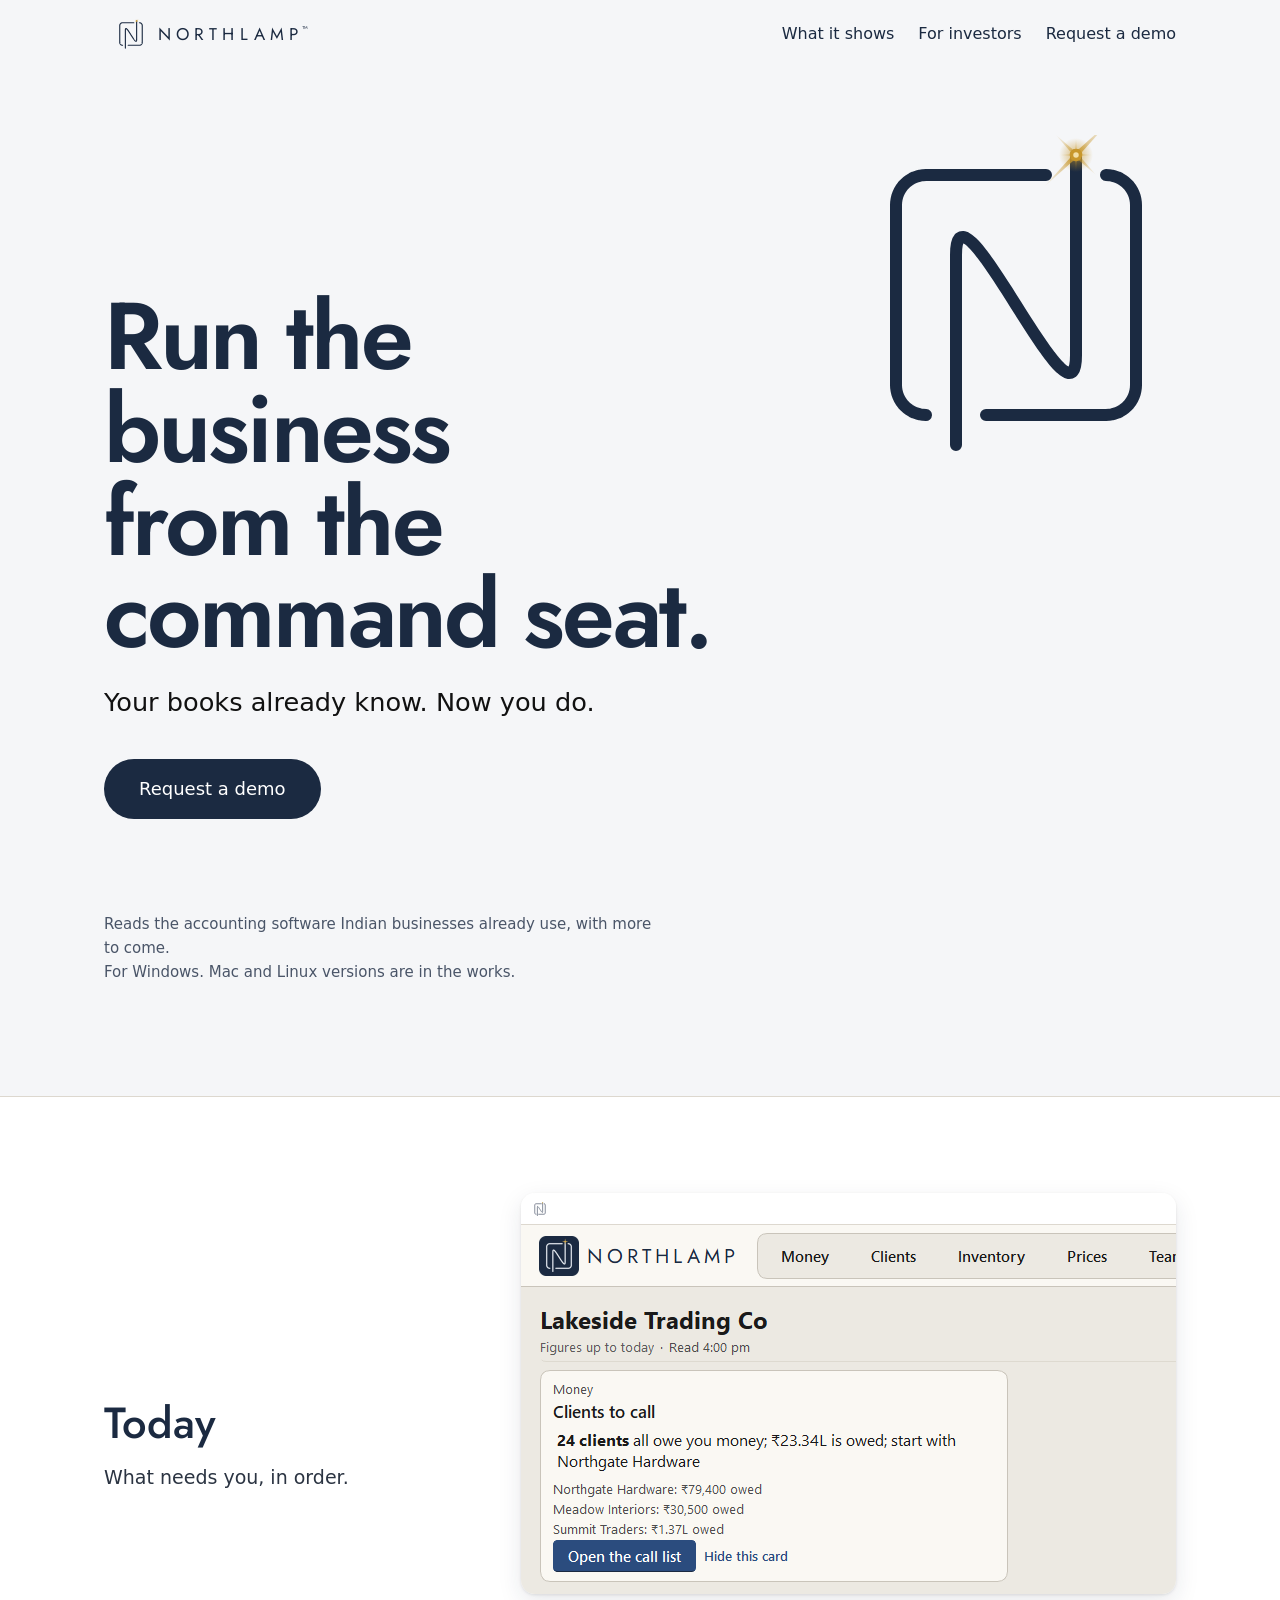
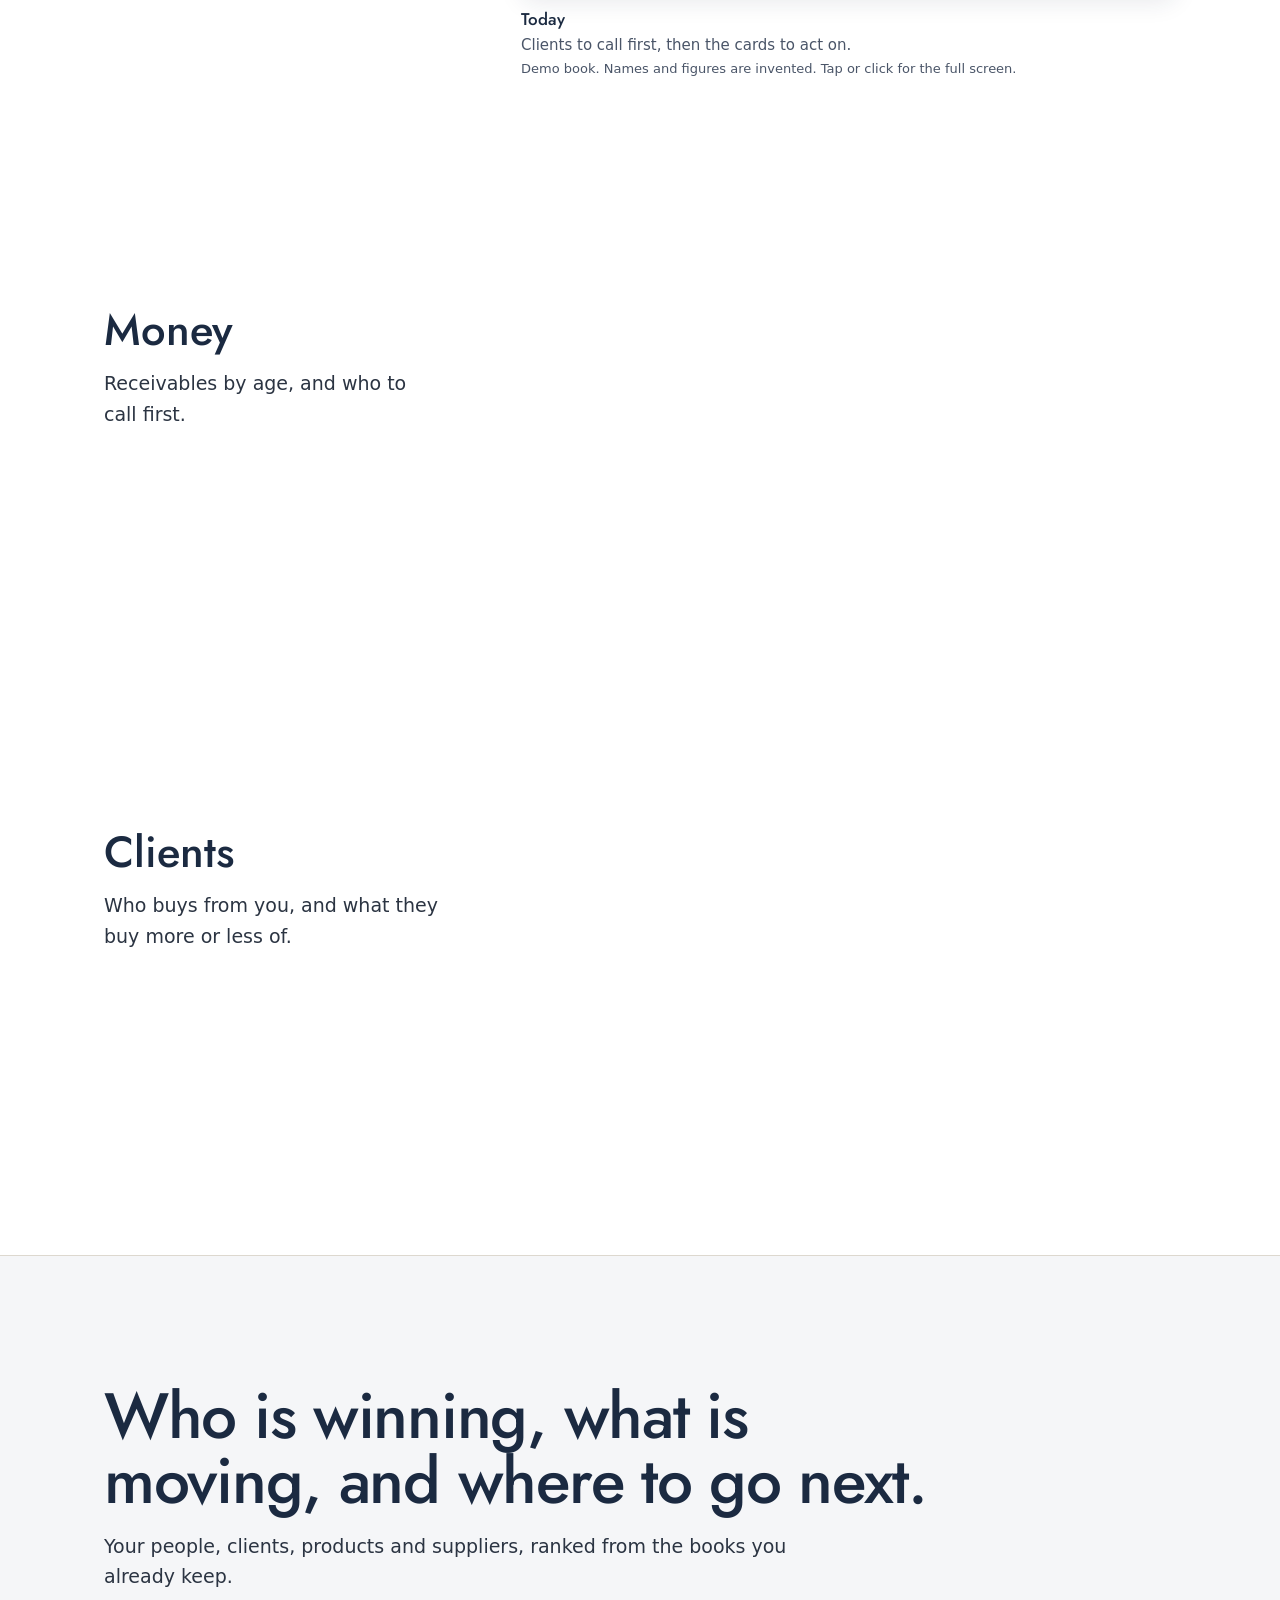
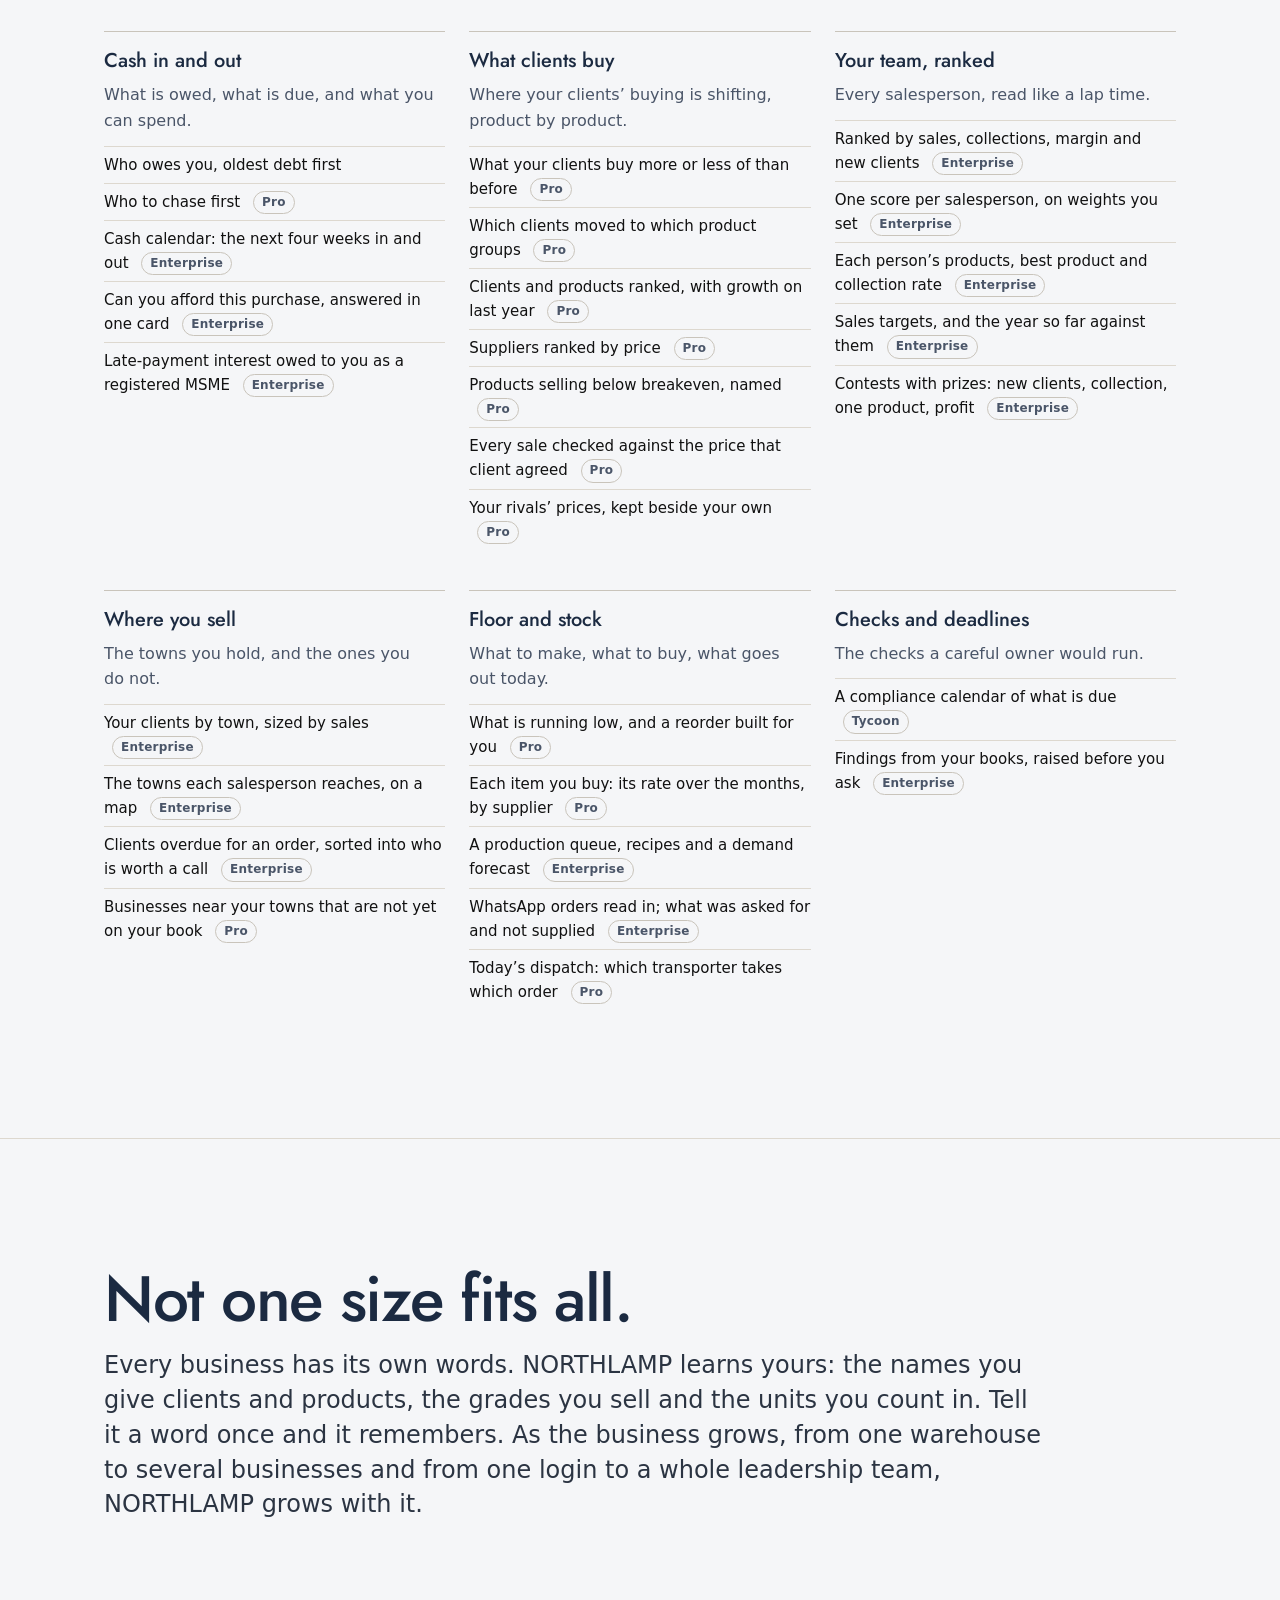
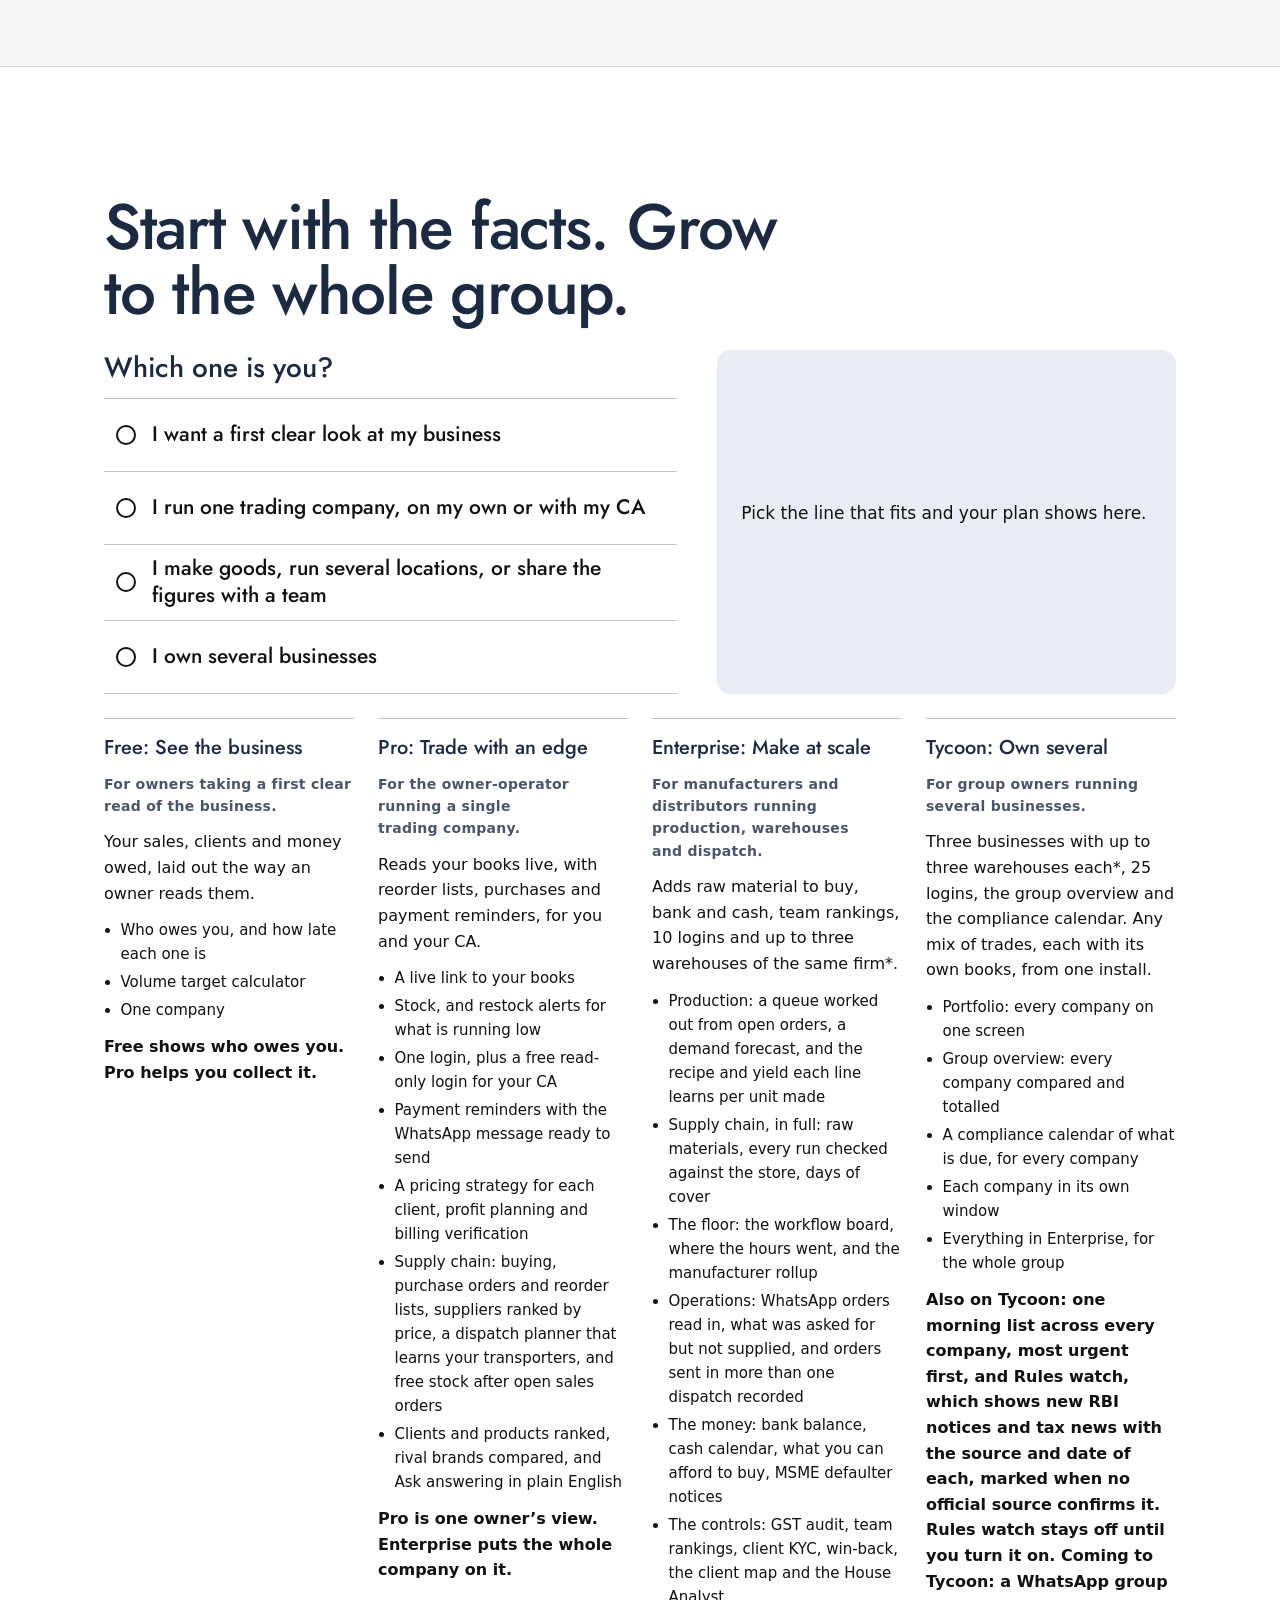
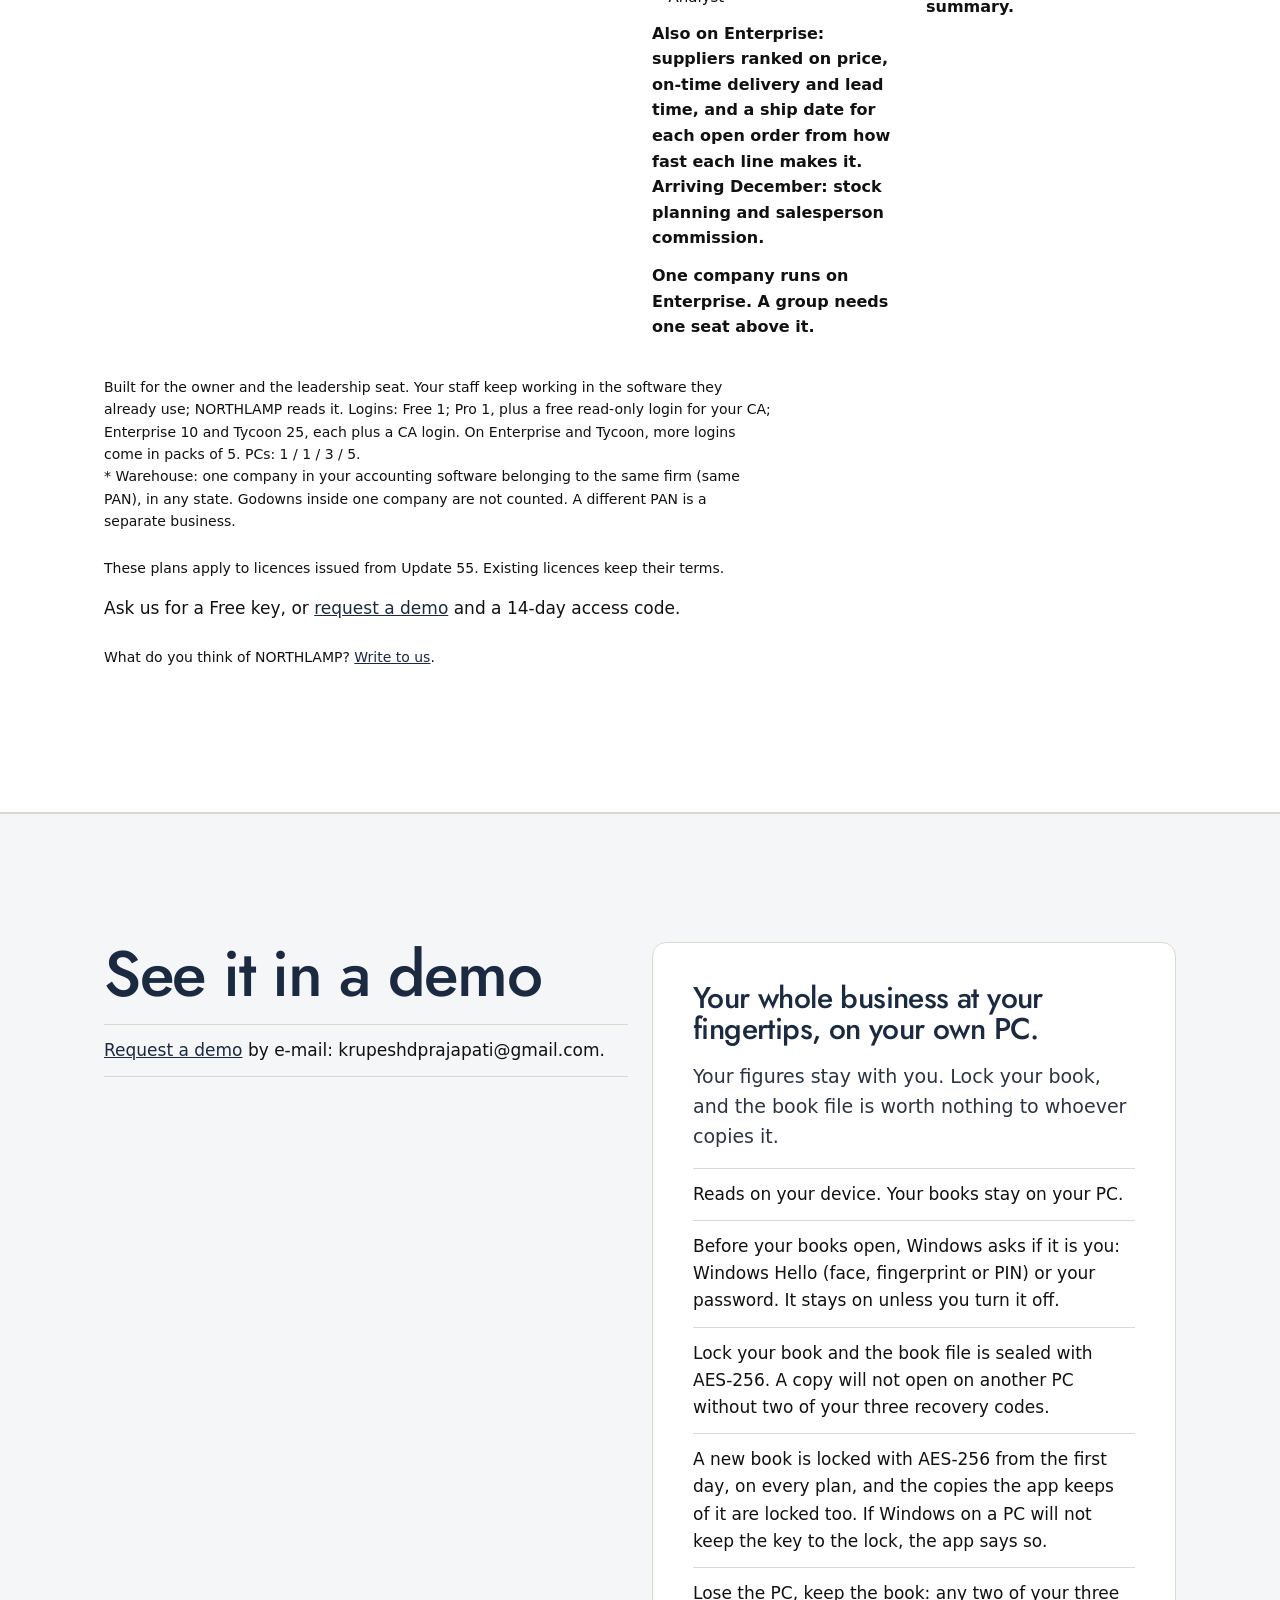
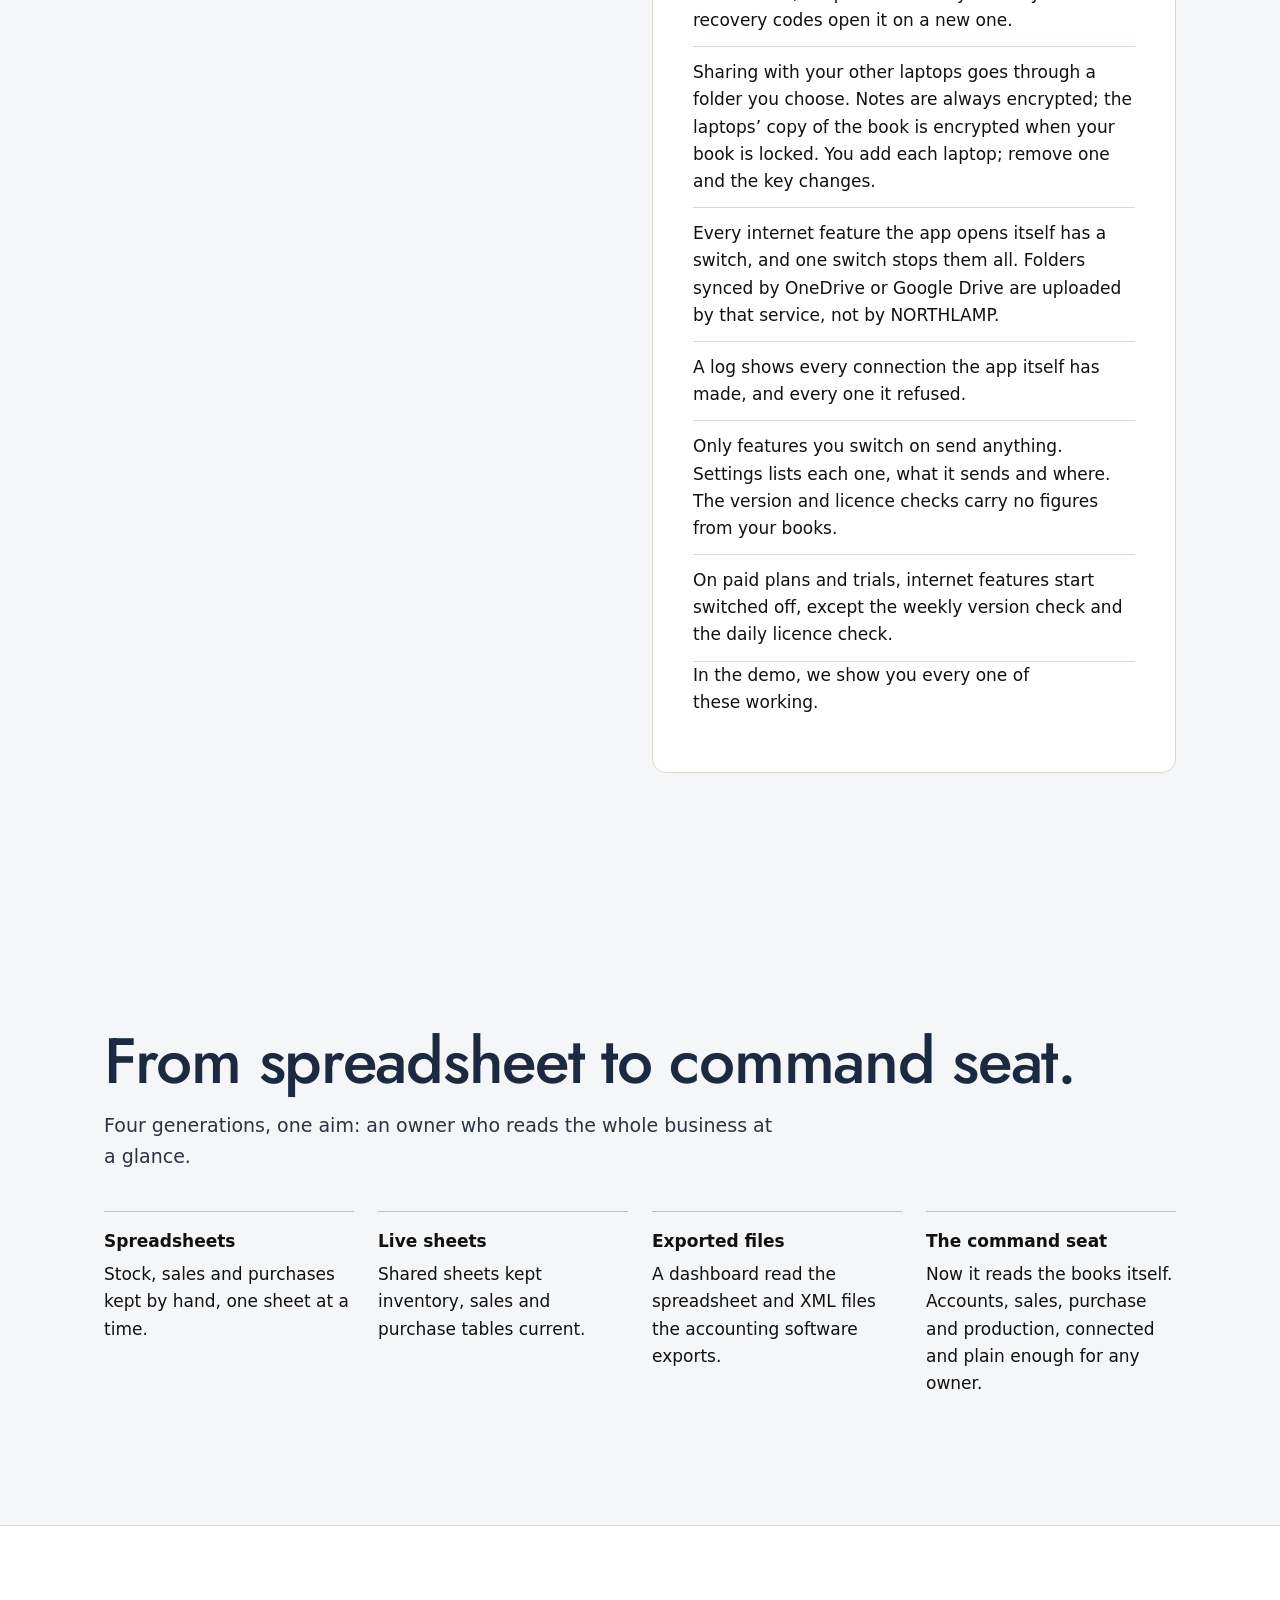
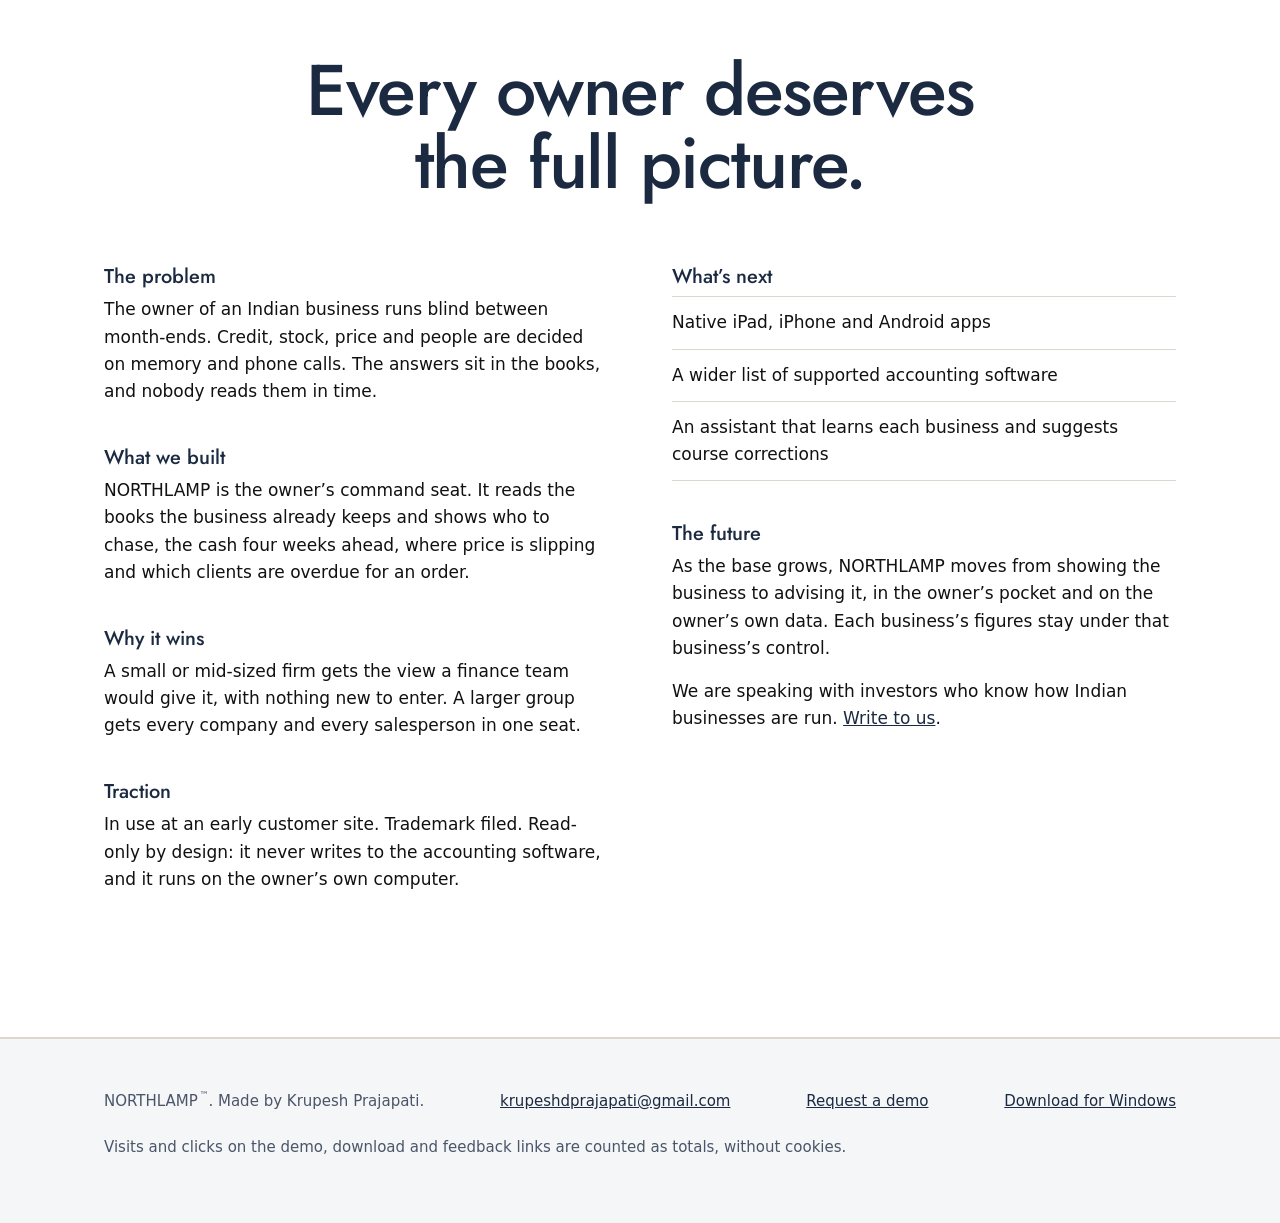
==== commit 22a61066: "Site: U55 claim fixes (7), antislop 105-124 look, one-click plan picker, 'overdue for an order' word" ====
--- a/index.html
+++ b/index.html
@@ -1,5 +1,5 @@
 <!doctype html>
-<html data-upg="BC" lang="en">
+<html data-upg="" lang="en">
 <head>
 <meta charset="utf-8">
 <meta name="viewport" content="width=device-width, initial-scale=1">
@@ -9,7 +9,6 @@
 <link rel="icon" type="image/png" href="shared/assets/northlamp_icon_starC_64.png">
 <link rel="stylesheet" href="shared/base.css">
 <link rel="stylesheet" href="shared/redesign.css">
-<script>(function(){try{var c=navigator.connection;if(matchMedia("(prefers-reduced-motion: reduce)").matches||(c&&c.saveData)||location.hash||sessionStorage.getItem("nl-opening"))return;document.documentElement.classList.add("op-on")}catch(e){}})();</script>
 <style>
   /* BC_theme: C "Window" light + B "Night lamp" dark. Built on variant C: Product first: a centred promise, then the app itself. */
   html{scroll-padding-top:88px}
@@ -102,7 +101,7 @@
     .shot-link:focus-visible{outline-color:var(--navy)}  /* the ring sits on the light screenshot: navy, 13.6:1 */
     .top{background:var(--paper)}
     .brand,.nav{color:#E8EDF3}
-    .hero{background:linear-gradient(180deg,#0A0B0E,#111317)}
+    .hero{background:var(--paper)}
     .lamp{color:var(--gold-on-navy)}
     .hero .sub,.lede{color:var(--muted)}
     .btn{background:#FFFFFF;color:var(--navy)}
@@ -114,7 +113,7 @@
     .panel{background:#111317}
     section.white .panel{background:#1A1D23}
     .frame{box-shadow:0 1px 3px rgba(0,0,0,.35),0 8px 24px rgba(0,0,0,.30)}
-    .frame .bar{background:#FBFAF8;color:#4A5568;border-bottom-color:#DDD8CF}  /* the app is light: its title bar stays light */
+    .frame .bar{background:#FFFFFF;color:#4A5568;border-bottom-color:#DDD8CF}  /* the app is light: its title bar stays light */
     .bands .b1{background:#1A1D23;color:#E8EDF3;border-color:#8592A6}
     .bands .b2{background:#262A32;color:#FFFFFF;border-color:#8592A6}
     .bands .b3{background:#C3CCD8;color:var(--navy)}
@@ -150,19 +149,16 @@
   /* ---- variant E ---- */
   .opening-e{position:fixed;inset:0;width:100%;height:100%;z-index:100;display:block}
   .hero{position:relative;padding:0;min-height:100svh;display:flex;align-items:flex-end;text-align:left;overflow:hidden;
-    background:radial-gradient(60vw 60vw at 78% 18%,rgba(226,182,81,.16),rgba(226,182,81,0) 60%),var(--paper)}
+    background:var(--paper)}
   .top{position:absolute;left:0;right:0;background:transparent;border-bottom:0}
   .hero-mark{position:absolute;top:15svh;right:max(var(--s4),calc((100vw - 1120px)/2 + var(--s4)));width:min(26vw,320px);aspect-ratio:1}
   .hero-mark picture{display:contents}
   .hero-mark img{display:block;width:100%;height:100%}
-  .hero-mark::after{content:"";position:absolute;left:68.75%;top:6.25%;width:46%;aspect-ratio:1;transform:translate(-50%,-50%);border-radius:50%;pointer-events:none;
-    background:radial-gradient(closest-side,rgba(255,246,228,.9),rgba(242,205,120,.35) 22%,rgba(226,182,81,0) 70%)}
-  .op-on:not(.op-settling) .hero-mark{visibility:hidden}
   .hero-copy{position:relative;width:100%;padding-bottom:clamp(40px,9svh,96px)}
   .hero .lamp{margin:0 0 var(--s2)}
   .hero h1{font-size:clamp(44px,7.4vw,112px);line-height:.98;letter-spacing:-.03em;font-weight:600;margin:0 0 var(--s5);max-width:11ch}
   .ladder{display:grid;grid-template-columns:repeat(4,1fr);gap:var(--s4);margin-top:var(--s4)}
-  .rung{border-top:2px solid var(--line-2);padding-top:var(--s3)}
+  .rung{border-top:1px solid var(--line-2);padding-top:var(--s3)}
   .rung h3{margin:0 0 var(--s2)}.rung p{margin:0 0 var(--s2);font-size:16px}
   .rung ul{margin:0 0 var(--s2);padding-left:1.1em;font-size:15px}.rung li{margin:4px 0}
   .rung .next{font-weight:600}.ladder-cta{margin-top:var(--s3)}.ladder-note{margin-top:var(--s4);font-size:14px;max-width:75ch}
@@ -171,18 +167,7 @@
   .tier-items{margin:6px 0 0;padding-left:1.1em}.tier-items li{margin:2px 0}
   .rung .for{font-size:14px;font-weight:600;letter-spacing:.02em;color:var(--muted);margin:0 0 var(--s2)}
   .rung.fit{outline:2px solid var(--ink);outline-offset:10px}
-  .finder{margin:var(--s4) 0 0;padding:var(--s4) 0;border-top:1px solid var(--line-2);border-bottom:1px solid var(--line-2)}
-  .finder h3{margin:0 0 var(--s3)}
-  .finder fieldset{border:0;margin:0 0 var(--s3);padding:0;min-width:0}
-  .finder legend{font-size:16px;font-weight:600;padding:0;margin:0 0 var(--s1)}
-  .finder .opts{display:flex;flex-wrap:wrap;gap:var(--s1)}
-  .finder button{font:inherit;font-size:16px;color:var(--ink);background:transparent;border:1px solid var(--line-2);border-radius:999px;padding:10px 18px;min-height:44px;cursor:pointer;max-width:100%}
-  .finder button:hover{border-color:var(--ink)}
-  .finder button[aria-pressed="true"]{background:var(--ink);color:var(--paper);border-color:var(--ink)}
-  .finder-out{margin:0;font-size:18px;font-weight:600}
-  .finder-out a{margin-left:var(--s1)}
-  .finder-free{margin:var(--s1) 0 0;font-size:14px;color:var(--muted)}
-  @media (prefers-reduced-motion:no-preference){.finder button{transition:background .15s,border-color .15s}.rung{transition:outline-color .15s}}
+  @media (prefers-reduced-motion:no-preference){.rung{transition:outline-color .15s}}
   .hero .hero-line{font-size:clamp(20px,2vw,26px);line-height:1.3;margin:calc(-1 * var(--s3)) 0 var(--s5);max-width:40ch}
   .hero .btn{padding:18px 34px;border-radius:999px;font-size:18px}
   .cta .demo{display:inline-block;margin-left:var(--s4);padding:18px 0;font-size:18px;font-weight:500;color:inherit;text-decoration:underline;text-underline-offset:4px}
@@ -197,8 +182,7 @@
   .tour-steps h3{font-size:clamp(30px,3.4vw,48px);line-height:1.05;margin:0 0 var(--s3)}
   .tour-steps p{font-size:19px;color:#2B3442}
   .show-grid{display:grid;grid-template-columns:repeat(3,minmax(0,1fr));gap:var(--s5) var(--s4);margin-top:var(--s5)}
-  .show-card{border-top:2px solid var(--line-2);padding-top:var(--s3)}
-  .show-card .kicker{margin:0 0 var(--s1);font-size:14px;font-weight:600;letter-spacing:.08em;text-transform:uppercase;color:var(--muted)}
+  .show-card{border-top:1px solid var(--line-2);padding-top:var(--s3)}
   .show-card h3{margin:0 0 var(--s1)}
   .show-card p.one{margin:0 0 var(--s2);font-size:16px;color:var(--muted)}
   .show-card ul{list-style:none;margin:0;padding:0;font-size:15px}
@@ -208,21 +192,18 @@
   @media (max-width:640px){.show-grid{grid-template-columns:1fr}}
   .tour-frames{display:grid;gap:var(--s5)}
   @media (min-width:901px){
-    .tour-steps li{min-height:58svh;display:flex;flex-direction:column;justify-content:center;opacity:.7;transition:opacity .4s ease-out}
-    .tour-steps li.on{opacity:1}
-    .tour:not(.tour-js) .tour-steps li{opacity:1}
+    .tour-steps li{min-height:58svh;display:flex;flex-direction:column;justify-content:center}
     .tour-pin{position:sticky;top:12svh}
     .tour-js .tour-frames{gap:0}
-    .tour-js .tour-frames figure{grid-area:1/1;opacity:0;visibility:hidden;transform:scale(.97);transition:opacity .5s ease-out,transform .7s cubic-bezier(.2,.7,.2,1),visibility 0s .5s}
-    .tour-js .tour-frames figure.on{opacity:1;visibility:visible;transform:none;transition:opacity .5s ease-out,transform .7s cubic-bezier(.2,.7,.2,1)}
-  }
-  @media (prefers-reduced-motion:reduce){.tour-js .tour-frames figure,.tour-steps li{transition:none}}
+    .tour-js .tour-frames figure{grid-area:1/1;opacity:0;visibility:hidden;transition:opacity .2s ease-out,visibility 0s .2s}
+    .tour-js .tour-frames figure.on{opacity:1;visibility:visible;transition:opacity .2s ease-out}
+  }
+  @media (prefers-reduced-motion:reduce){.tour-js .tour-frames figure{transition:none}}
   section.band{padding:128px 0}
   h2{font-size:clamp(34px,5vw,72px);line-height:1.02;letter-spacing:-.02em}
   .inv-head{font-size:clamp(36px,5.6vw,80px);max-width:16ch}
   .t-shot{max-width:1120px}
   @media (prefers-color-scheme:dark){
-    .hero{background:radial-gradient(60vw 60vw at 78% 18%,rgba(226,182,81,.14),rgba(226,182,81,0) 60%),var(--paper)}
     .hero-more .sub{color:#FFFFFF} .tour{background:var(--card)} .tour-steps p{color:var(--muted)}
   }
   @media (max-width:900px){
@@ -233,12 +214,18 @@
   @media (max-width:640px){
     .hero-mark{top:128px;left:50%;right:auto;transform:translateX(-50%);width:46vw}
     .hero h1{font-size:44px}
-    .hero-copy{padding-bottom:48px}
+    .hero{min-height:0}
+    .hero-copy{padding-top:calc(128px + 46vw + 40px);padding-bottom:48px}
     .tour{padding:var(--s6) 0}
     section.band{padding:var(--s6) 0}
   }
 </style>
-<style>html.op-on:not(.op-settling){background:#030305}html.op-on:not(.op-settling) body{visibility:hidden;background:#030305}html.op-on .opening-e{visibility:visible}</style><style>.frame{position:relative;overflow:hidden}.frame::after{content:"";position:absolute;inset:-10% -10%;pointer-events:none;z-index:3;background:linear-gradient(105deg,transparent 26%,rgba(214,160,52,.38) 40%,rgba(236,190,90,.78) 48%,rgba(255,236,170,.95) 50%,rgba(236,190,90,.78) 52%,rgba(214,160,52,.38) 60%,transparent 74%);transform:translateX(-140%)}.frame.nl-swept::after{animation:nlsweep .9s cubic-bezier(.35,.55,.3,1) forwards}@keyframes nlsweep{to{transform:translateX(140%)}}.nl-div{position:relative;height:2px;width:min(1200px,calc(100% - 48px));margin:0 auto var(--s5)}.nl-div b{position:absolute;left:0;top:0;height:2px;width:100%;border-radius:2px;background:linear-gradient(90deg,rgba(200,151,43,.1),#C8972B 70%,#E2B651);box-shadow:0 0 8px rgba(226,182,81,.6);transform-origin:left;transform:scaleX(0);transition:transform 1.2s cubic-bezier(.35,.55,.3,1)}.nl-div i{position:absolute;left:0;top:-19px;width:40px;height:40px;margin-left:-20px;opacity:0;transition:left 1.2s cubic-bezier(.35,.55,.3,1),opacity .25s}.nl-div i svg{display:block}.nl-div.nl-drawn b{transform:scaleX(1)}.nl-div.nl-drawn i{left:100%;opacity:1}</style></head>
+<style>.frame{position:relative;overflow:hidden}</style><style>.f2{margin:var(--s4) 0 0}.f2 h3{margin:0 0 var(--s2);font-size:28px}.f2 fieldset{border:0;margin:0;padding:0;min-width:0}.f2 legend{font-size:17px;font-weight:600;padding:0;margin:0 0 var(--s1)}
+.f2 input{position:absolute;opacity:0;width:1px;height:1px}.f2 label{cursor:pointer;position:relative}.f2 label:has(:focus-visible){outline:2px solid currentColor;outline-offset:3px;border-radius:8px}.f2 .f-tag{font-weight:600;margin:0 0 var(--s2)}.f2 .ans{background:var(--navy-soft);border-radius:14px;padding:var(--s5) var(--s4)}.f2 .ans h3{font-size:40px;margin:0 0 4px}.f2 .ans p{max-width:38ch}.f2 .btn{margin-top:var(--s1)}
+@media (prefers-color-scheme:dark){.f2 .ans{background:#1A1D23}}.f2.c{display:grid;grid-template-columns:1.25fr 1fr;gap:var(--s5);align-items:stretch}.rows label{display:block;border-top:1px solid var(--line-2)}.rows label:last-child{border-bottom:1px solid var(--line-2)}.rows span{display:flex;align-items:center;gap:var(--s3);min-height:72px;padding:10px var(--s2);font:500 21px/1.3 var(--display)}.rows span::before{content:"";flex:none;width:20px;height:20px;border-radius:50%;border:2px solid currentColor;box-sizing:border-box}.rows input:checked+span::before{border-width:6px}.rows label:hover span,.rows input:checked+span{background:var(--navy-soft)}
+@media (prefers-color-scheme:dark){.rows label:hover span,.rows input:checked+span{background:#262A32}}
+.f2.c .ans{min-height:300px;display:flex;flex-direction:column;justify-content:center;align-items:flex-start}
+@media (max-width:760px){.f2.c{grid-template-columns:1fr;gap:var(--s4)}.rows span{font-size:18px;min-height:64px;padding:10px 4px}.f2.c .ans{min-height:0;padding:var(--s4) var(--s3)}}</style></head>
 <body>
 <a class="skip" href="#main">Skip to the page</a>
 <header class="top">
@@ -256,10 +243,9 @@
 <section class="hero" id="download" data-ground="auto">
   <div class="hero-mark" aria-hidden="true"><picture><source srcset="shared/assets/northlamp_mark_starC_dark.svg" media="(prefers-color-scheme: dark)"><img data-mark-target src="shared/assets/northlamp_mark_starC.svg" width="64" height="64" alt=""></picture></div>
   <div class="wrap hero-copy">
-      <p class="lamp lamp-line rise">A lamp for your books.</p>
-      <h1 class="rise" style="--d:.12s">Run the business from the command seat.</h1>
-      <p class="hero-line rise" style="--d:.24s">Your books already know. Now you do.</p>
-      <div class="cta rise" style="--d:.34s"><a data-goatcounter-click="demo-2" class="btn" href="mailto:krupeshdprajapati@gmail.com?subject=Demo%20request">Request a demo</a></div>
+      <h1>Run the business from the command seat.</h1>
+      <p class="hero-line">Your books already know. Now you do.</p>
+      <div class="cta"><a data-goatcounter-click="demo-2" class="btn" href="mailto:krupeshdprajapati@gmail.com?subject=Demo%20request">Request a demo</a></div>
   </div>
 </section>
 <section class="hero-more">
@@ -293,7 +279,6 @@
     <p class="lede">Your people, clients, products and suppliers, ranked from the books you already keep.</p>
     <div class="show-grid">
       <div class="show-card">
-        <p class="kicker">Money</p>
         <h3>Cash in and out</h3>
         <p class="one">What is owed, what is due, and what you can spend.</p>
         <ul>
@@ -305,7 +290,6 @@
         </ul>
       </div>
       <div class="show-card">
-        <p class="kicker">Market</p>
         <h3>What clients buy</h3>
         <p class="one">Where your clients&rsquo; buying is shifting, product by product.</p>
         <ul>
@@ -319,7 +303,6 @@
         </ul>
       </div>
       <div class="show-card">
-        <p class="kicker">People</p>
         <h3>Your team, ranked</h3>
         <p class="one">Every salesperson, read like a lap time.</p>
         <ul>
@@ -331,18 +314,16 @@
         </ul>
       </div>
       <div class="show-card">
-        <p class="kicker">Reach</p>
         <h3>Where you sell</h3>
         <p class="one">The towns you hold, and the ones you do not.</p>
         <ul>
 <li>Your clients by town, sized by sales <span class="tag">Enterprise</span></li>
 <li>The towns each salesperson reaches, on a map <span class="tag">Enterprise</span></li>
-<li>Clients gone quiet, sorted into who is worth a call <span class="tag">Enterprise</span></li>
+<li>Clients overdue for an order, sorted into who is worth a call <span class="tag">Enterprise</span></li>
 <li>Businesses near your towns that are not yet on your book <span class="tag">Pro</span></li>
         </ul>
       </div>
       <div class="show-card">
-        <p class="kicker">Operations</p>
         <h3>Floor and stock</h3>
         <p class="one">What to make, what to buy, what goes out today.</p>
         <ul>
@@ -354,7 +335,6 @@
         </ul>
       </div>
       <div class="show-card">
-        <p class="kicker">Control</p>
         <h3>Checks and deadlines</h3>
         <p class="one">The checks a careful owner would run.</p>
         <ul>
@@ -376,14 +356,7 @@
 <section class="band white" id="plans" aria-labelledby="plans-h">
   <div class="wrap">
     <h2 id="plans-h">Start with the facts. Grow to the whole group.</h2>
-    <div class="finder" id="finder">
-      <h3>Which plan fits?</h3>
-      <fieldset><legend>How is the business set up?</legend><div class="opts"><button type="button" aria-pressed="false" data-q="1" data-v="1">One location</button><button type="button" aria-pressed="false" data-q="1" data-v="2">One firm, several locations</button><button type="button" aria-pressed="false" data-q="1" data-v="4">Several businesses</button></div></fieldset>
-      <fieldset><legend>Do you make goods, or trade them?</legend><div class="opts"><button type="button" aria-pressed="false" data-q="2" data-v="make">Make</button><button type="button" aria-pressed="false" data-q="2" data-v="trade">Trade</button><button type="button" aria-pressed="false" data-q="2" data-v="both">Both</button></div></fieldset>
-      <fieldset><legend>Who reads the figures?</legend><div class="opts"><button type="button" aria-pressed="false" data-q="3" data-v="me">Just me</button><button type="button" aria-pressed="false" data-q="3" data-v="team">Me and my leadership team</button></div></fieldset>
-      <p class="finder-out" id="finder-out" role="status" aria-live="polite"></p>
-      <p class="finder-free" id="finder-free" hidden>Just looking? Start free.</p>
-    </div>
+    <div class="f2 c" id="finder"><form><h3 id="fq">Which one is you?</h3><fieldset aria-labelledby="fq"><div class="rows"><label><input type="radio" name="p" value="Free"><span>I want a first clear look at my business</span></label><label><input type="radio" name="p" value="Pro"><span>I run one trading company, on my own or with my CA</span></label><label><input type="radio" name="p" value="Enterprise"><span>I make goods, run several locations, or share the figures with a team</span></label><label><input type="radio" name="p" value="Tycoon"><span>I own several businesses</span></label></div></fieldset></form><div class="ans" id="ans" role="status" aria-live="polite"><p>Pick the line that fits and your plan shows here.</p></div></div>
     <div class="ladder" id="ladder">
       <div class="rung">
         <h3>Free: See the business</h3>
@@ -423,7 +396,7 @@
           <li>The money: bank balance, cash calendar, what you can afford to buy, MSME defaulter notices</li>
           <li>The controls: GST audit, team rankings, client KYC, win-back, the client map and the House Analyst</li>
         </ul>
-        <p class="next">Arriving December: stock planning, salesperson commission, and suppliers ranked on on-time delivery and lead time. Coming next: orders sequenced by production speed.</p>
+        <p class="next">Also on Enterprise: suppliers ranked on price, on-time delivery and lead time, and a ship date for each open order from how fast each line makes it. Arriving December: stock planning and salesperson commission.</p>
         <p class="next">One company runs on Enterprise. A group needs one seat above it.</p>
       </div>
       <div class="rung">
@@ -437,18 +410,18 @@
           <li>Each company in its own window</li>
           <li>Everything in Enterprise, for the whole group</li>
         </ul>
-        <p class="next">Coming to Tycoon: a watch on GST, tax and trade rule changes, a WhatsApp group summary, and one morning list across every company.</p>
+        <p class="next">Also on Tycoon: one morning list across every company, most urgent first, and Rules watch, which shows new RBI notices and tax news with the source and date of each, marked when no official source confirms it. Rules watch stays off until you turn it on. Coming to Tycoon: a WhatsApp group summary.</p>
       </div>
     </div>
-    <p class="ladder-note">Built for the owner and the leadership seat. Your staff keep working in the software they already use; NORTHLAMP reads it. Logins: Free 1; Pro 1, plus a free read-only login for your CA; Enterprise 10 and Tycoon 25, each plus a CA login. More logins come in packs of 5. PCs: 1 / 1 / 3 / 5.<br>* Warehouse: another location of the same firm (same PAN), in any state. A different PAN is a separate business.</p>
-    <p class="ladder-note">These plans apply from Update 55.</p>
-    <p class="ladder-cta">Start free, or <a data-goatcounter-click="demo-3" href="mailto:krupeshdprajapati@gmail.com?subject=Demo%20request">request a demo</a> and a 14-day trial.</p>
+    <p class="ladder-note">Built for the owner and the leadership seat. Your staff keep working in the software they already use; NORTHLAMP reads it. Logins: Free 1; Pro 1, plus a free read-only login for your CA; Enterprise 10 and Tycoon 25, each plus a CA login. On Enterprise and Tycoon, more logins come in packs of 5. PCs: 1 / 1 / 3 / 5.<br>* Warehouse: one company in your accounting software belonging to the same firm (same PAN), in any state. Godowns inside one company are not counted. A different PAN is a separate business.</p>
+    <p class="ladder-note">These plans apply to licences issued from Update 55. Existing licences keep their terms.</p>
+    <p class="ladder-cta">Ask us for a Free key, or <a data-goatcounter-click="demo-3" href="mailto:krupeshdprajapati@gmail.com?subject=Demo%20request">request a demo</a> and a 14-day access code.</p>
     <p class="ladder-note">What do you think of NORTHLAMP? <a data-goatcounter-click="feedback" href="mailto:krupeshdprajapati@gmail.com?subject=Feedback%20on%20NORTHLAMP">Write to us</a>.</p>
   </div>
 </section>
 <section class="band panels">
   <div class="wrap pair">
-    <div class="panel" id="ask">
+    <div id="ask">
       <h2>See it in a demo</h2>
       <ul class="plain">
         <li><a data-goatcounter-click="demo-4" href="mailto:krupeshdprajapati@gmail.com?subject=Demo%20request">Request a demo</a> by e-mail: krupeshdprajapati@gmail.com.</li>
@@ -461,7 +434,7 @@
         <li>Reads on your device. Your books stay on your PC.</li>
         <li>Before your books open, Windows asks if it is you: Windows Hello (face, fingerprint or PIN) or your password. It stays on unless you turn it off.</li>
         <li>Lock your book and the book file is sealed with AES&#8209;256. A copy will not open on another PC without two of your three recovery codes.</li>
-        <li>A new install locks its first book for you at the start. A book not yet locked is offered the lock; it is never forced.</li>
+        <li>A new book is locked with AES&#8209;256 from the first day, on every plan, and the copies the app keeps of it are locked too. If Windows on a PC will not keep the key to the lock, the app says so.</li>
         <li>Lose the PC, keep the book: any two of your three recovery codes open it on a new one.</li>
         <li>Sharing with your other laptops goes through a folder you choose. Notes are always encrypted; the laptops&rsquo; copy of the book is encrypted when your book is locked. You add each laptop; remove one and the key changes.</li>
         <li>Every internet feature the app opens itself has a switch, and one switch stops them all. Folders synced by OneDrive or Google Drive are uploaded by that service, not by NORTHLAMP.</li>
@@ -478,7 +451,6 @@
 .evo{list-style:none;margin:var(--s5,32px) 0 0;padding:0;display:grid;grid-template-columns:repeat(4,1fr);gap:24px}
 .evo li{border-top:1px solid color-mix(in srgb,currentColor 25%,transparent);padding-top:16px}
 .evo b{display:block;font-weight:600;margin-bottom:6px}
-.evo li:last-child{border-top:2px solid #C9A227}
 @media (max-width:900px){.evo{grid-template-columns:1fr 1fr}}
 @media (max-width:560px){.evo{grid-template-columns:1fr}}
 </style>
@@ -503,7 +475,7 @@
         <h3>The problem</h3>
         <p>The owner of an Indian business runs blind between month-ends. Credit, stock, price and people are decided on memory and phone calls. The answers sit in the books, and nobody reads them in time.</p>
         <h3>What we built</h3>
-        <p>NORTHLAMP is the owner&rsquo;s command seat. It reads the books the business already keeps and shows who to chase, the cash four weeks ahead, where price is slipping and which clients are going quiet.</p>
+        <p>NORTHLAMP is the owner&rsquo;s command seat. It reads the books the business already keeps and shows who to chase, the cash four weeks ahead, where price is slipping and which clients are overdue for an order.</p>
         <h3>Why it wins</h3>
         <p>A small or mid-sized firm gets the view a finance team would give it, with nothing new to enter. A larger group gets every company and every salesperson in one seat.</p>
         <h3>Traction</h3>
@@ -535,37 +507,11 @@
   </div>
 </footer>
 <script>
-(function(){
-  var f=document.getElementById("finder");if(!f)return;
-  var a={},out=document.getElementById("finder-out"),free=document.getElementById("finder-free"),rungs=document.querySelectorAll("#ladder .rung");
-  var names=["Free","Pro","Enterprise","Tycoon"],mail="mailto:krupeshdprajapati@gmail.com?subject=Demo%20request";
-  function plan(q1,q2,q3){
-    if(q1==="4")return "Tycoon";
-    if(q1==="2"||q2==="make"||q2==="both"||q3==="team")return "Enterprise";
-    return "Pro";
-  }
-  window.nlPlan=plan;
-  function show(){
-    var i,n,r,w={Pro:"built for the owner-operator running a single trading company.",Enterprise:"built for manufacturers and distributors.",Tycoon:"built for group owners running several businesses."};
-    for(i=0;i<rungs.length;i++)rungs[i].classList.remove("fit");
-    if(!(a[1]&&a[2]&&a[3])){out.textContent="";free.hidden=true;return;}
-    n=plan(a[1],a[2],a[3]);
-    out.textContent="";
-    out.appendChild(document.createTextNode(n+": "+w[n]));
-    r=document.createElement("a");r.href=mail;r.textContent="Request a demo";r.style.marginLeft="12px";out.appendChild(r);
-    free.hidden=false;
-    for(i=0;i<rungs.length;i++)if(rungs[i].querySelector("h3").textContent.indexOf(n+":")===0)rungs[i].classList.add("fit");
-  }
-  f.addEventListener("click",function(e){
-    var b=e.target.closest("button[data-q]");if(!b)return;
-    var q=b.getAttribute("data-q"),sib=f.querySelectorAll('button[data-q="'+q+'"]'),i;
-    for(i=0;i<sib.length;i++)sib[i].setAttribute("aria-pressed",sib[i]===b?"true":"false");
-    a[q]=b.getAttribute("data-v");show();
-  });
-})();
+(function(){var P={Free:["See the business","Your sales, clients and money owed, laid out the way an owner reads them."],Pro:["Trade with an edge","Reads your books live, with reorder lists, purchases and payment reminders, for you and your CA."],Enterprise:["Make at scale","Adds raw material to buy, bank and cash, team rankings, 10 logins and up to three warehouses of the same firm."],Tycoon:["Own several","Three businesses with up to three warehouses each, 25 logins, the group overview and the compliance calendar."]};
+function mark(n){document.querySelectorAll("#ladder .rung").forEach(function(r){r.classList.toggle("fit",r.querySelector("h3").textContent.indexOf(n+":")===0)});}
+function card(n){return '<h3>'+n+'</h3><p class="f-tag">'+P[n][0]+'</p><p>'+P[n][1]+'</p><a class="btn" href="mailto:krupeshdprajapati@gmail.com?subject='+(n==="Free"?"Free%20key":"Demo%20request")+'" data-goatcounter-click="demo-finder">'+(n==="Free"?"Ask for a free key":"Request a demo")+'</a>';}
+document.querySelector("#finder form").addEventListener("change",function(e){document.getElementById("ans").innerHTML=card(e.target.value);mark(e.target.value);if(window.goatcounter&&goatcounter.bind_events)goatcounter.bind_events();});})();
 </script>
-<script src="shared/motion/site-motion.js" defer></script>
-<script src="shared/motion/opening-s4dC.js" defer></script>
 <script src="shared/motion/tour.js" defer></script>
 <script data-goatcounter="https://northlamp.goatcounter.com/count" async src="shared/stats/goatcounter-count.js"></script>
 <script src="shared/motion/upgrades.js" defer></script></body>
--- a/shared/base.css
+++ b/shared/base.css
@@ -6,7 +6,7 @@
   --gold:#9A7118;          /* gold text on light: 4.06:1 on paper, so WCAG large text only (24 px and up, or 19 px bold) */
   --gold-mark:#C8972B;     /* the star, decoration only */
   --gold-on-navy:#E2B651;  /* gold text on navy: 7.59:1 */
-  --paper:#F7F5F2; --card:#FFFFFF; --ink:#111111; --muted:#4A5568;
+  --paper:#F5F6F8; --card:#FFFFFF; --ink:#111111; --muted:#4A5568;
   --line:#DDD8CF; --line-2:#C9C4BB; --navy-soft:#E8EDF3;
   --edge:#6B7A90;          /* a chart part's edge: 4.36:1 on white, 4.01:1 on paper */
   --s1:8px; --s2:12px; --s3:16px; --s4:24px; --s5:40px; --s6:64px; --s7:96px;
@@ -48,7 +48,7 @@
 .frame{background:var(--card);border-radius:var(--r);overflow:hidden;outline:1px solid transparent;
   box-shadow:0 1px 3px rgba(17,17,17,.10),0 8px 24px rgba(27,42,65,.10)}
 /* a Windows title bar: the app's mark and name on the left, as Windows draws it */
-.frame .bar{height:32px;border-bottom:1px solid var(--line);display:flex;align-items:center;gap:8px;padding:0 12px;background:#FBFAF8;
+.frame .bar{height:32px;border-bottom:1px solid var(--line);display:flex;align-items:center;gap:8px;padding:0 12px;background:#FFFFFF;
   font:400 12px/1 var(--display);letter-spacing:.3em;color:var(--muted)}
 .frame .bar img{width:14px;height:14px}
 .frame .ph{aspect-ratio:16/10;display:flex;flex-direction:column;align-items:center;justify-content:center;gap:6px;
--- a/shared/redesign.css
+++ b/shared/redesign.css
@@ -11,11 +11,6 @@
 .made{font-size:13px;line-height:1.4;margin:0}
 
 /* the page waits under the film, then rises as the film settles */
-.rise{transition:opacity .9s ease-out var(--d,0s),transform 1.1s cubic-bezier(.2,.7,.2,1) var(--d,0s)}
-.op-on:not(.op-settling) .rise{opacity:0;transform:translateY(32px)}
-.top{transition:opacity .8s ease-out .2s}
-.op-on:not(.op-settling) .top{opacity:0}
-@media (prefers-reduced-motion:reduce){.rise,.top{transition:none}}
 
 
 /* three big true lines, word for word from the page */
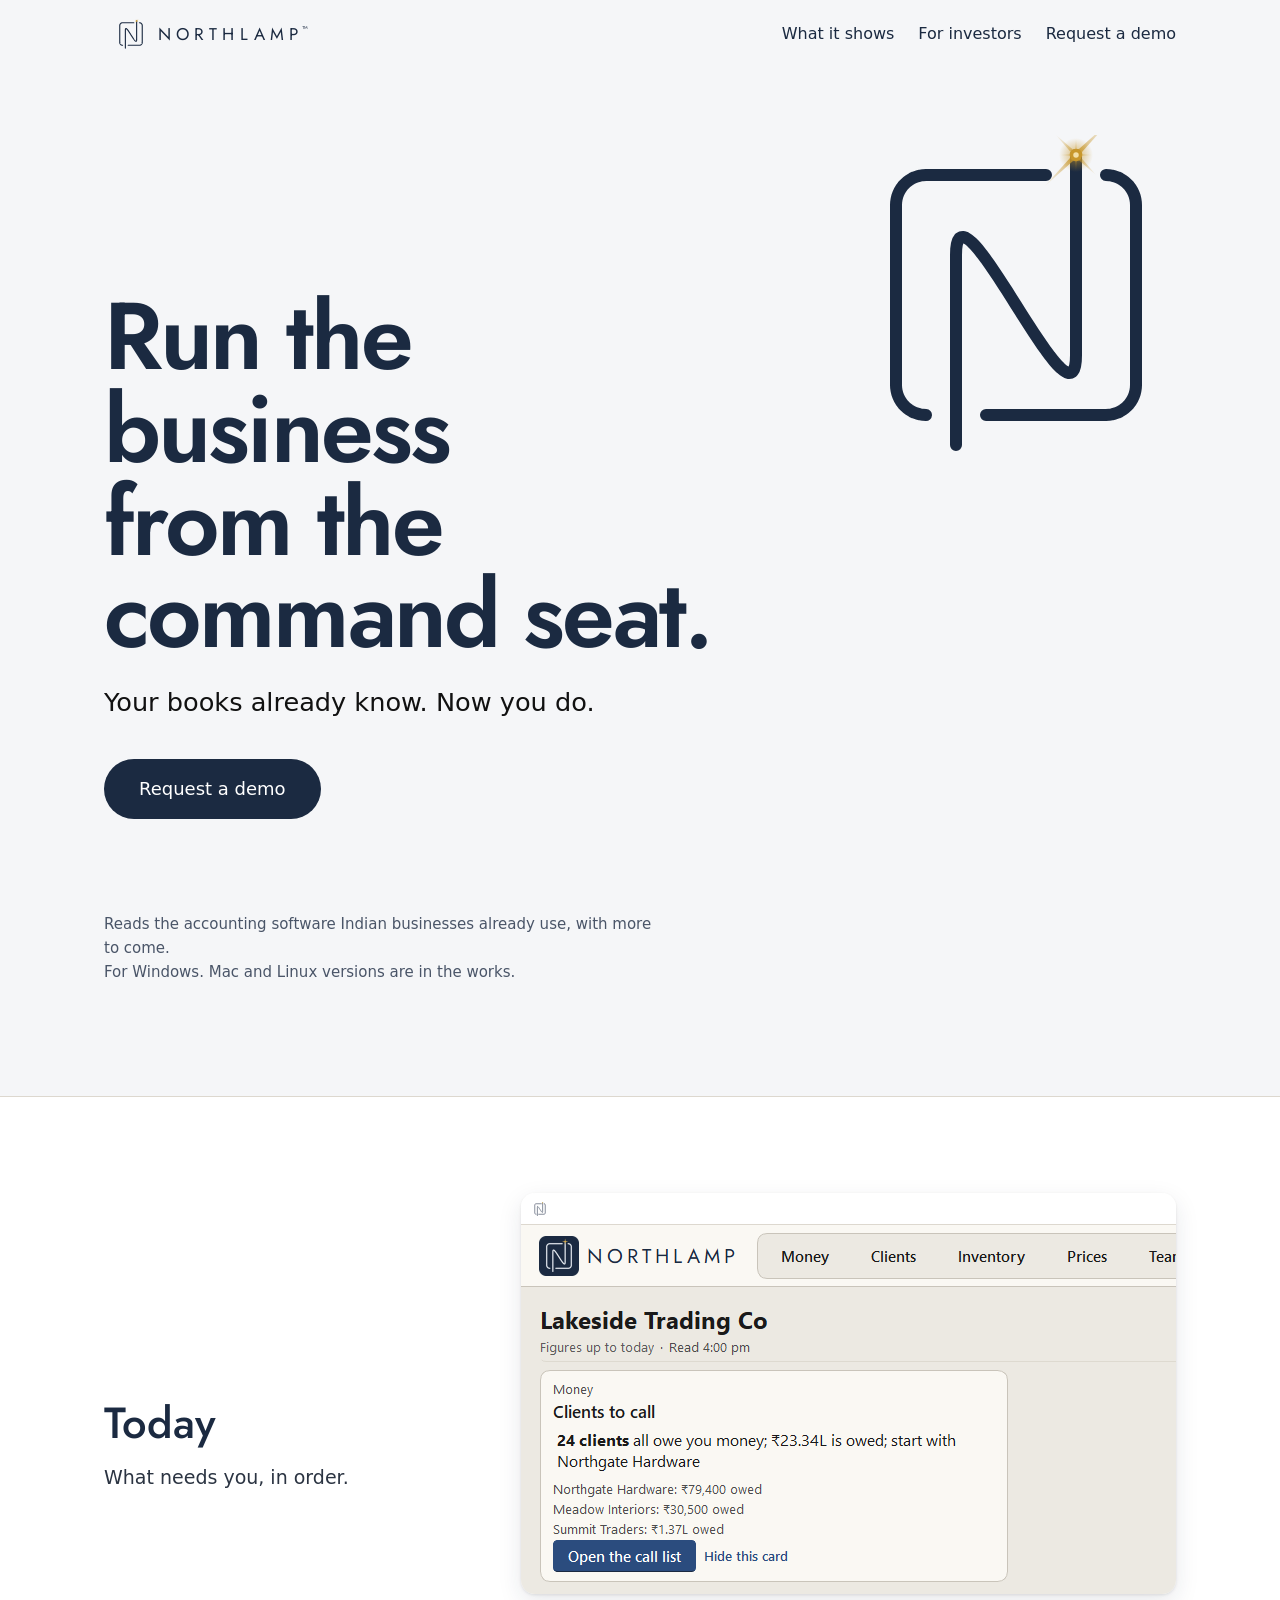
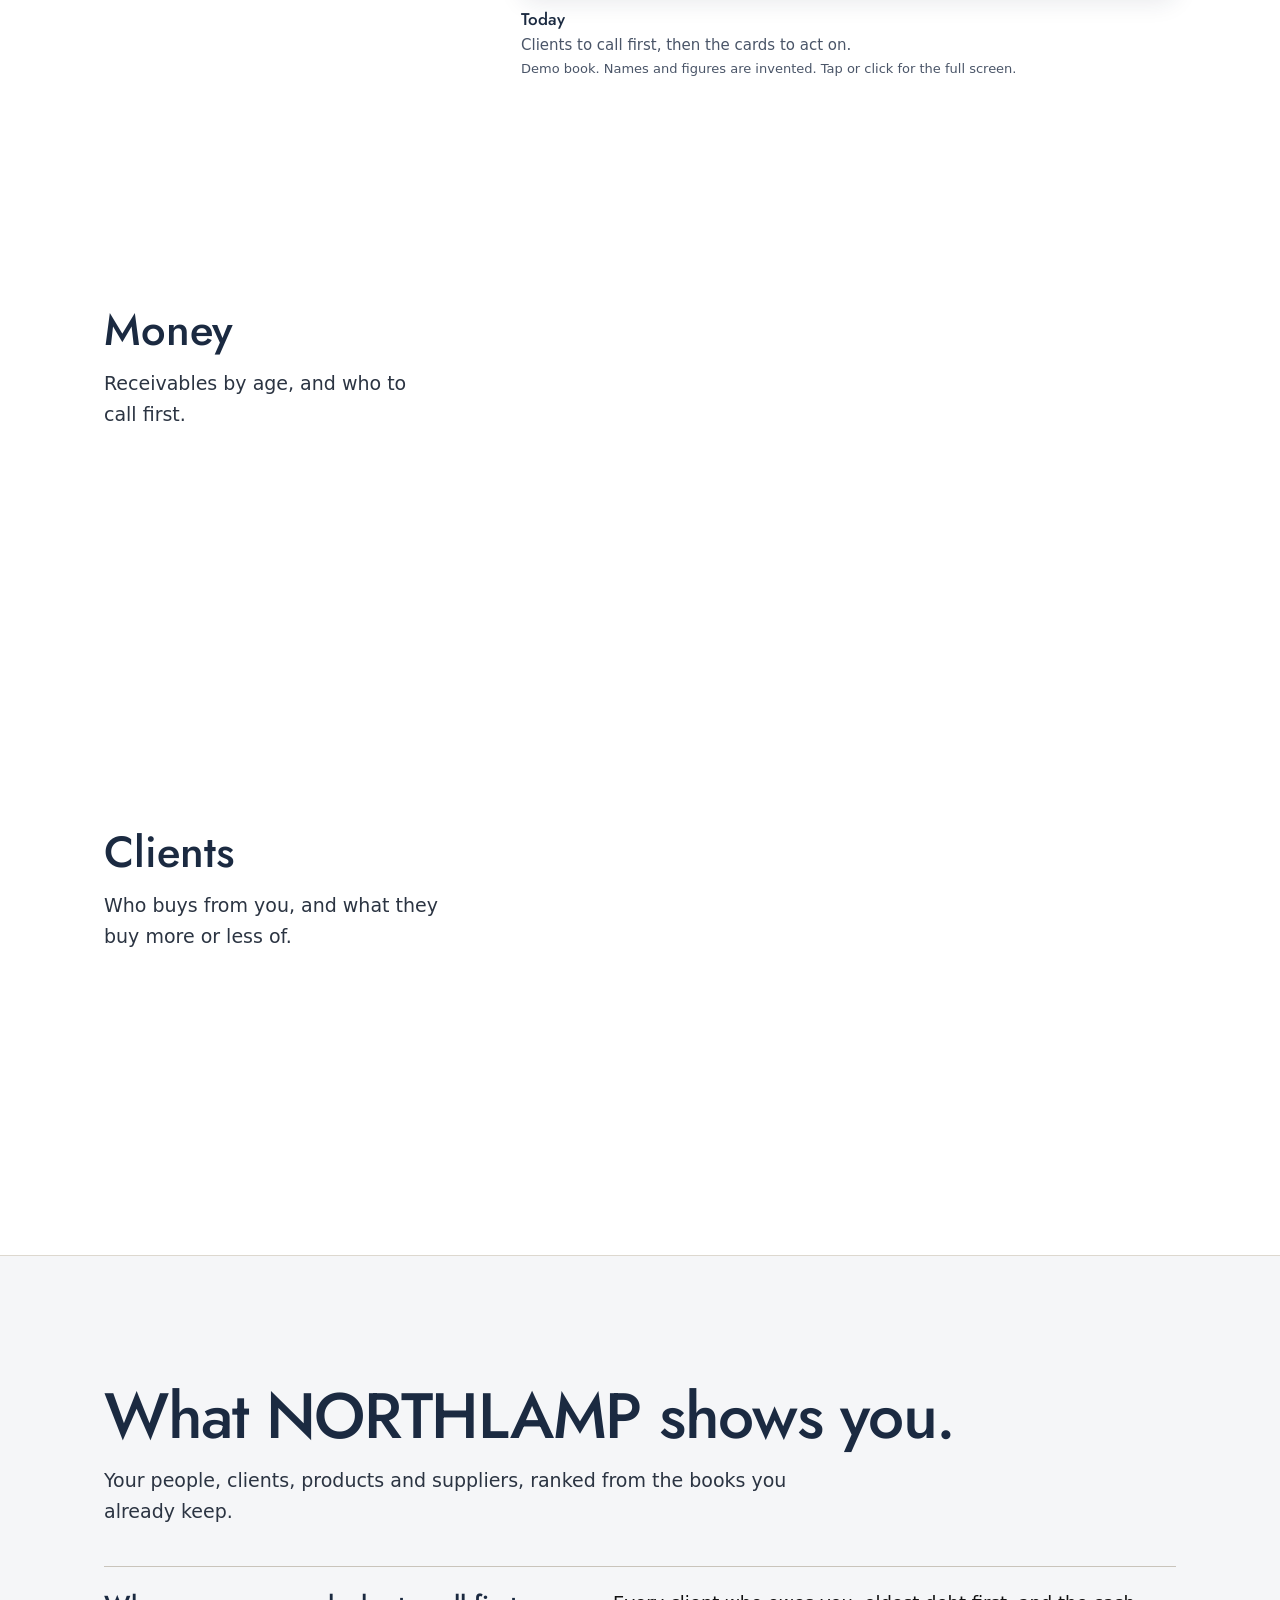
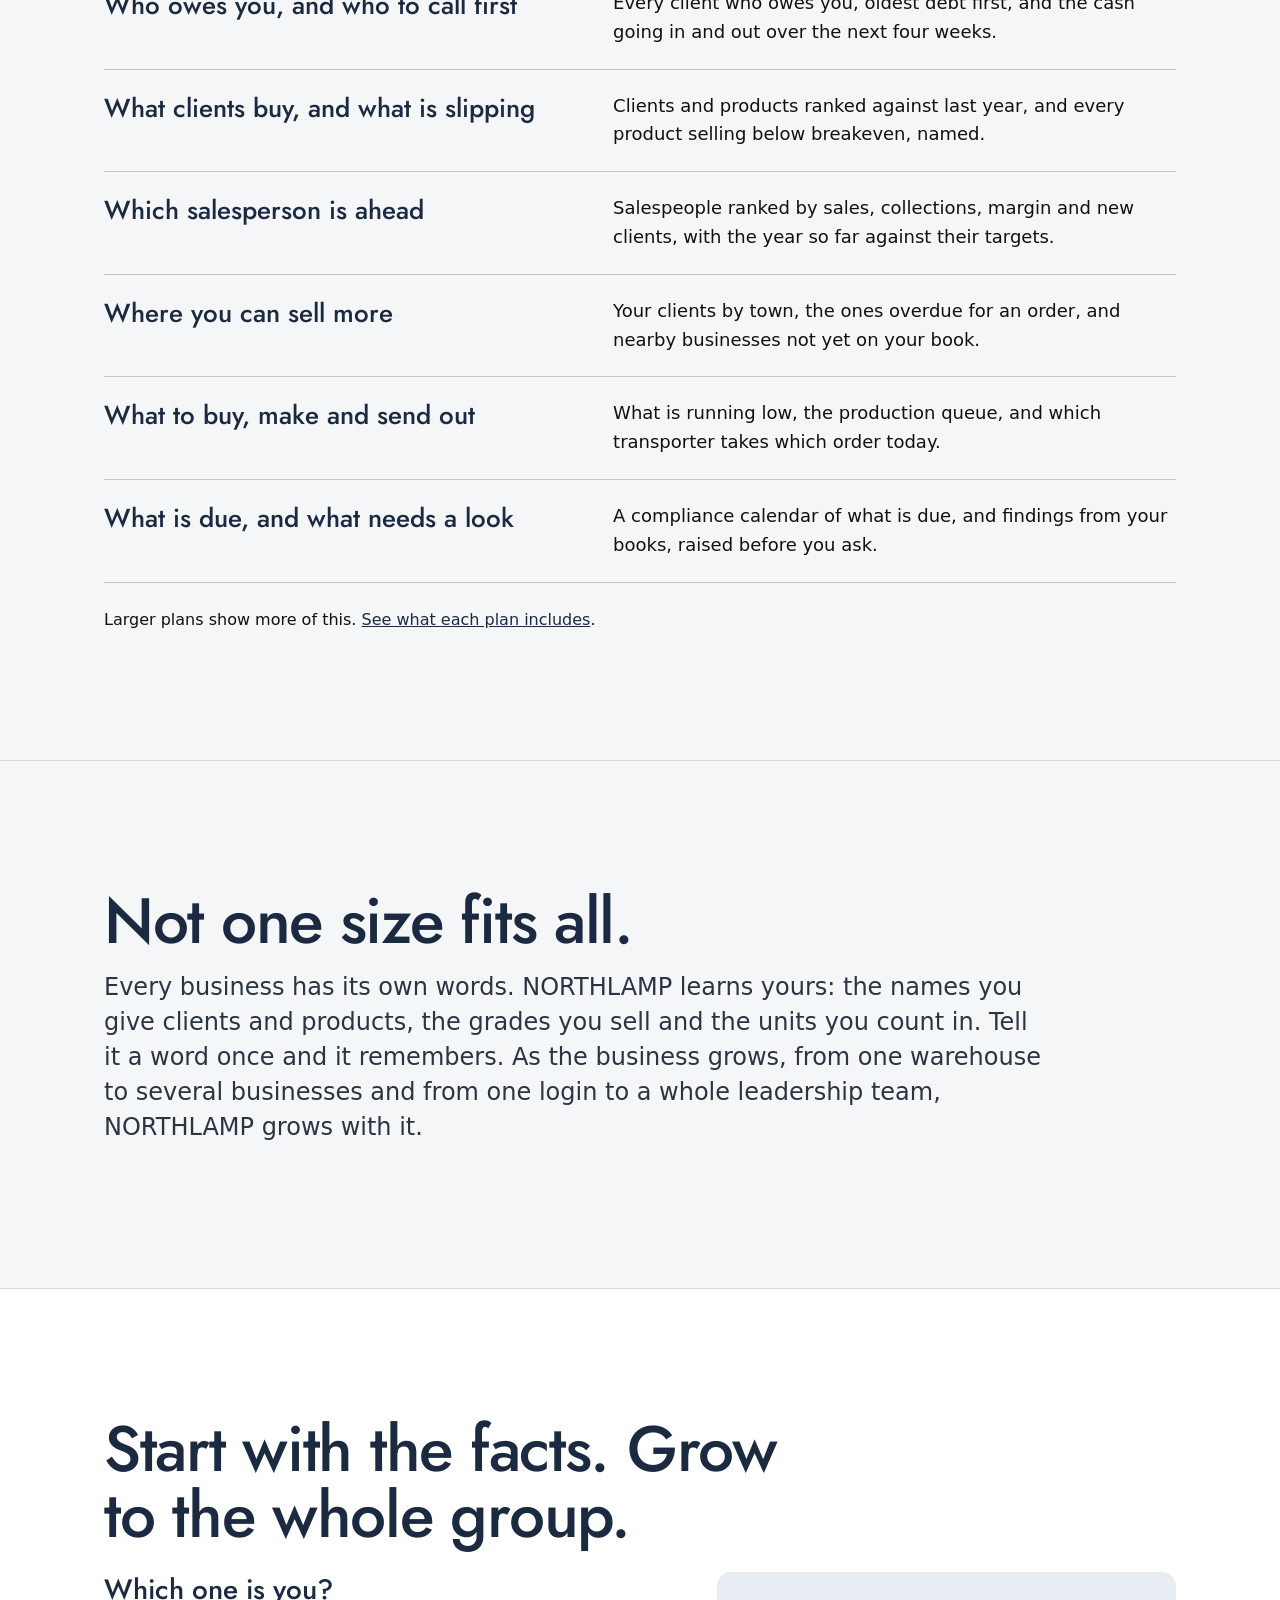
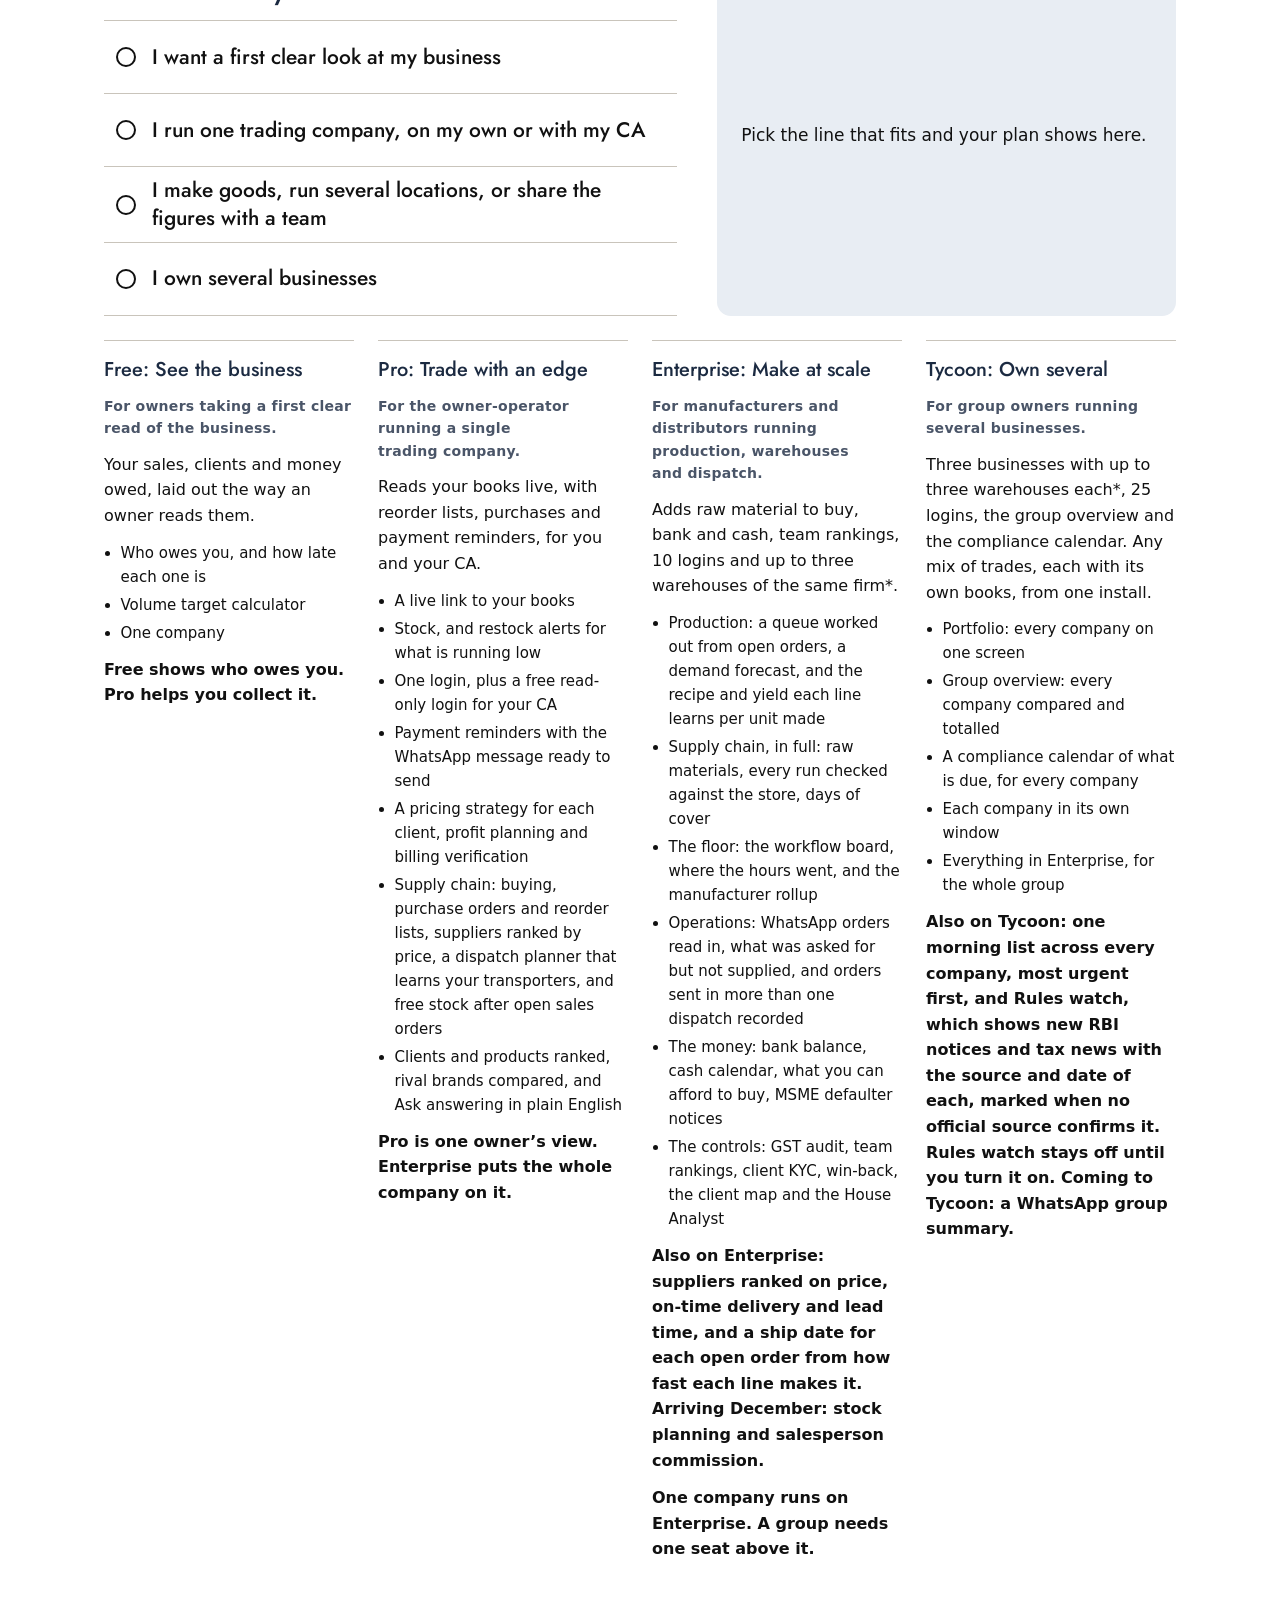
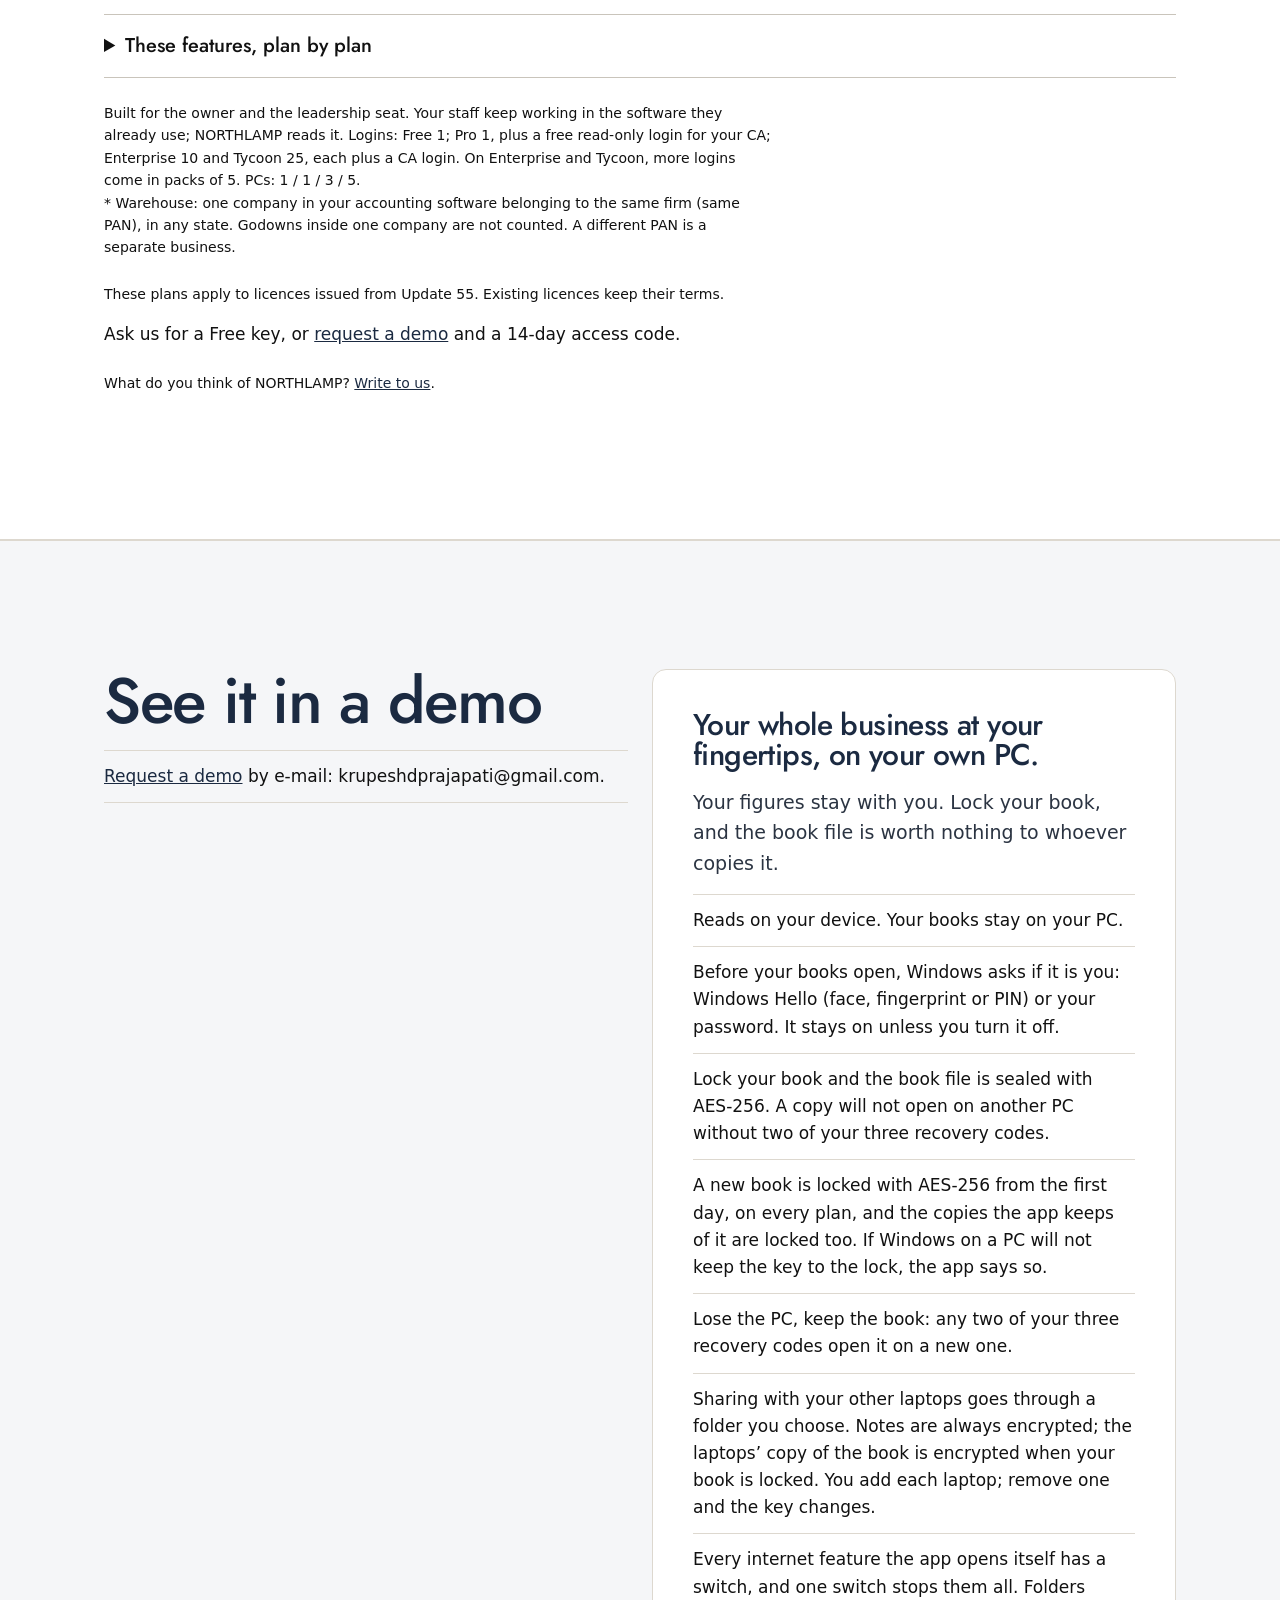
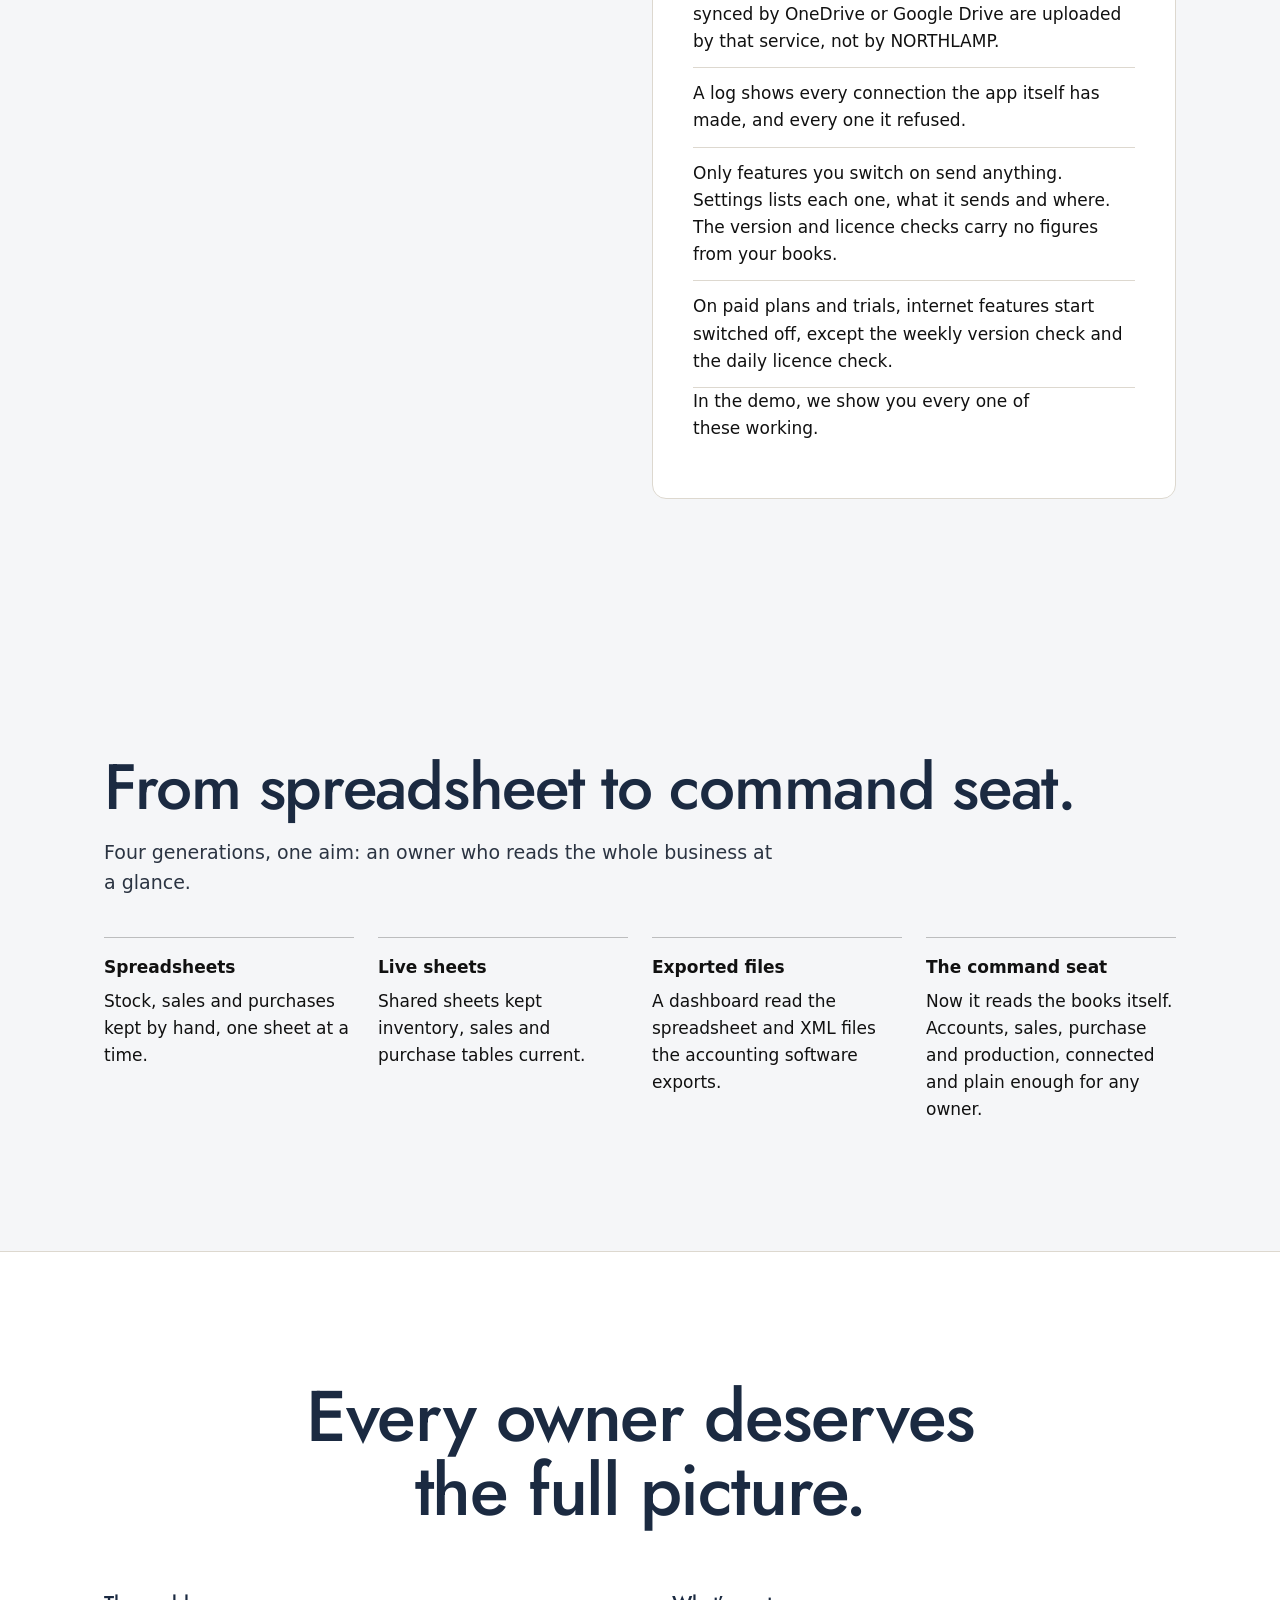
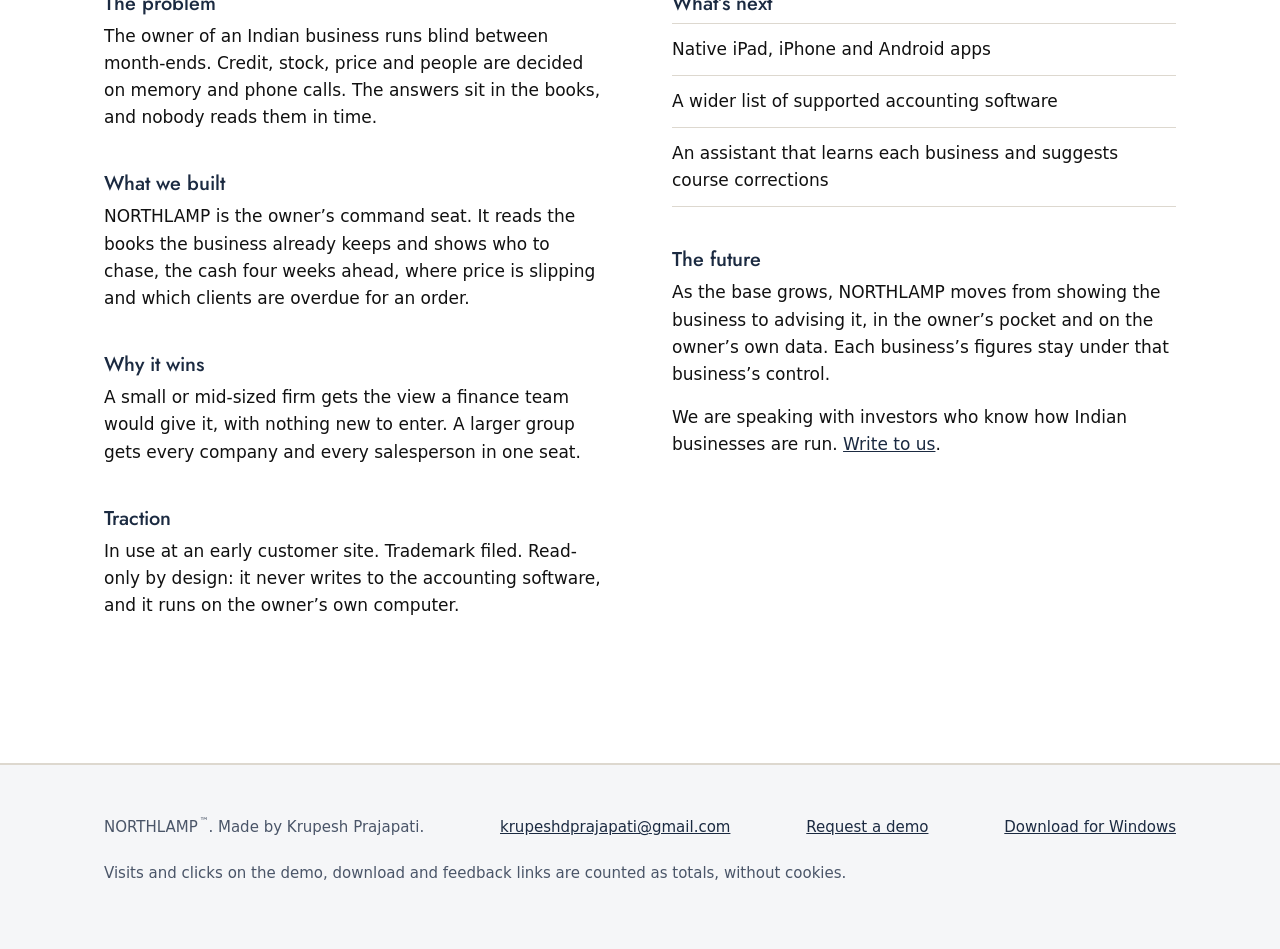
==== commit 0bb5dfdf: "Features section: six plain rows, no plan pills; the 28 lines fold under the plans Co-Authored-By: C" ====
--- a/index.html
+++ b/index.html
@@ -181,15 +181,6 @@
   .tour-steps{list-style:none;margin:0;padding:0}
   .tour-steps h3{font-size:clamp(30px,3.4vw,48px);line-height:1.05;margin:0 0 var(--s3)}
   .tour-steps p{font-size:19px;color:#2B3442}
-  .show-grid{display:grid;grid-template-columns:repeat(3,minmax(0,1fr));gap:var(--s5) var(--s4);margin-top:var(--s5)}
-  .show-card{border-top:1px solid var(--line-2);padding-top:var(--s3)}
-  .show-card h3{margin:0 0 var(--s1)}
-  .show-card p.one{margin:0 0 var(--s2);font-size:16px;color:var(--muted)}
-  .show-card ul{list-style:none;margin:0;padding:0;font-size:15px}
-  .show-card li{padding:6px 0;border-top:1px solid var(--line)}
-  .show-card .tag{display:inline-block;margin-left:8px;padding:1px 8px;border:1px solid var(--line-2);border-radius:999px;font-size:12px;font-weight:600;letter-spacing:.02em;color:var(--muted);white-space:nowrap;vertical-align:1px}
-  @media (max-width:1024px){.show-grid{grid-template-columns:repeat(2,minmax(0,1fr))}}
-  @media (max-width:640px){.show-grid{grid-template-columns:1fr}}
   .tour-frames{display:grid;gap:var(--s5)}
   @media (min-width:901px){
     .tour-steps li{min-height:58svh;display:flex;flex-direction:column;justify-content:center}
@@ -225,7 +216,9 @@
 @media (prefers-color-scheme:dark){.f2 .ans{background:#1A1D23}}.f2.c{display:grid;grid-template-columns:1.25fr 1fr;gap:var(--s5);align-items:stretch}.rows label{display:block;border-top:1px solid var(--line-2)}.rows label:last-child{border-bottom:1px solid var(--line-2)}.rows span{display:flex;align-items:center;gap:var(--s3);min-height:72px;padding:10px var(--s2);font:500 21px/1.3 var(--display)}.rows span::before{content:"";flex:none;width:20px;height:20px;border-radius:50%;border:2px solid currentColor;box-sizing:border-box}.rows input:checked+span::before{border-width:6px}.rows label:hover span,.rows input:checked+span{background:var(--navy-soft)}
 @media (prefers-color-scheme:dark){.rows label:hover span,.rows input:checked+span{background:#262A32}}
 .f2.c .ans{min-height:300px;display:flex;flex-direction:column;justify-content:center;align-items:flex-start}
-@media (max-width:760px){.f2.c{grid-template-columns:1fr;gap:var(--s4)}.rows span{font-size:18px;min-height:64px;padding:10px 4px}.f2.c .ans{min-height:0;padding:var(--s4) var(--s3)}}</style></head>
+@media (max-width:760px){.f2.c{grid-template-columns:1fr;gap:var(--s4)}.rows span{font-size:18px;min-height:64px;padding:10px 4px}.f2.c .ans{min-height:0;padding:var(--s4) var(--s3)}}</style><style>.sv-note{margin:var(--s4) 0 0;font-size:16px}.allf{margin-top:var(--s5);border-top:1px solid var(--line-2);border-bottom:1px solid var(--line-2)}.allf summary{cursor:pointer;font:500 20px/1.3 var(--display);padding:18px 0;min-height:44px}.allf-g{display:grid;grid-template-columns:repeat(4,1fr);gap:var(--s4);padding:var(--s2) 0 var(--s4)}.allf-g h3{font-size:20px;margin:0 0 var(--s2)}.allf-g ul{list-style:none;margin:0;padding:0;font-size:15px}.allf-g li{padding:7px 0;border-top:1px solid var(--line)}
+@media (max-width:1024px){.allf-g{grid-template-columns:1fr 1fr}}@media (max-width:640px){.allf-g{grid-template-columns:1fr}}.sv{margin:var(--s5) 0 0;padding:0}.sv div{display:grid;grid-template-columns:1fr 1.2fr;gap:var(--s5);padding:22px 0;border-top:1px solid var(--line-2)}.sv div:last-child{border-bottom:1px solid var(--line-2)}.sv dt{font:500 26px/1.25 var(--display);color:var(--navy)}.sv dd{margin:0;font-size:18px;max-width:52ch}
+@media (prefers-color-scheme:dark){.sv dt{color:#fff}}@media (max-width:760px){.sv div{grid-template-columns:1fr;gap:6px;padding:18px 0}.sv dt{font-size:22px}.sv dd{font-size:17px}}</style></head>
 <body>
 <a class="skip" href="#main">Skip to the page</a>
 <header class="top">
@@ -266,7 +259,7 @@
       <figcaption><b>Today</b>Clients to call first, then the cards to act on.<span class="sample">Demo book. Names and figures are invented. <span class="note-crop">Tap or click for the full screen.</span><span class="note-full">Tap or click to enlarge.</span></span></figcaption>
     </figure>
       <figure><div class="frame"><div class="bar" aria-hidden="true"><img src="shared/assets/northlamp_mark_starC.svg" alt=""></div><span class="view"><a class="shot-link" href="shared/shots/b826_hub_money_1920x1080_v4.png"><img src="shared/shots/b826_hub_money_1920x1080_v4.png" width="1920" height="1080" loading="lazy" alt="Money on a demo book: billed and received this year, who owes you, and payment reminders."></a></span></div>
-        <figcaption><b>Money</b>Billed, received and owed. Payment reminders on Pro and above.<span class="sample">Demo book. Names and figures are invented. <span class="note-crop">Tap or click for the full screen.</span><span class="note-full">Tap or click to enlarge.</span></span></figcaption></figure>
+        <figcaption><b>Money</b>Billed, received and owed. Payment reminders come with a paid plan.<span class="sample">Demo book. Names and figures are invented. <span class="note-crop">Tap or click for the full screen.</span><span class="note-full">Tap or click to enlarge.</span></span></figcaption></figure>
       <figure><div class="frame"><div class="bar" aria-hidden="true"><img src="shared/assets/northlamp_mark_starC.svg" alt=""></div><span class="view"><a class="shot-link" href="shared/shots/b826_hub_clients_1920x1080_v3.png"><img src="shared/shots/b826_hub_clients_1920x1080_v3.png" width="1920" height="1080" loading="lazy" alt="Clients on a demo book: the directory ranked by sales, a client profile, and buying shifts by product."></a></span></div>
         <figcaption><b>Clients</b>Clients ranked by sales, a profile for each, and shifts in what they buy.<span class="sample">Demo book. Names and figures are invented. <span class="note-crop">Tap or click for the full screen.</span><span class="note-full">Tap or click to enlarge.</span></span></figcaption></figure>
     </div></div>
@@ -275,74 +268,10 @@
 
 <section class="band" id="owners">
   <div class="wrap">
-    <h2>Who is winning, what is moving, and where to go next.</h2>
+    <h2>What NORTHLAMP shows you.</h2>
     <p class="lede">Your people, clients, products and suppliers, ranked from the books you already keep.</p>
-    <div class="show-grid">
-      <div class="show-card">
-        <h3>Cash in and out</h3>
-        <p class="one">What is owed, what is due, and what you can spend.</p>
-        <ul>
-<li>Who owes you, oldest debt first</li>
-<li>Who to chase first <span class="tag">Pro</span></li>
-<li>Cash calendar: the next four weeks in and out <span class="tag">Enterprise</span></li>
-<li>Can you afford this purchase, answered in one card <span class="tag">Enterprise</span></li>
-<li>Late-payment interest owed to you as a registered MSME <span class="tag">Enterprise</span></li>
-        </ul>
-      </div>
-      <div class="show-card">
-        <h3>What clients buy</h3>
-        <p class="one">Where your clients&rsquo; buying is shifting, product by product.</p>
-        <ul>
-<li>What your clients buy more or less of than before <span class="tag">Pro</span></li>
-<li>Which clients moved to which product groups <span class="tag">Pro</span></li>
-<li>Clients and products ranked, with growth on last year <span class="tag">Pro</span></li>
-          <li>Suppliers ranked by price <span class="tag">Pro</span></li>
-<li>Products selling below breakeven, named <span class="tag">Pro</span></li>
-<li>Every sale checked against the price that client agreed <span class="tag">Pro</span></li>
-<li>Your rivals&rsquo; prices, kept beside your own <span class="tag">Pro</span></li>
-        </ul>
-      </div>
-      <div class="show-card">
-        <h3>Your team, ranked</h3>
-        <p class="one">Every salesperson, read like a lap time.</p>
-        <ul>
-<li>Ranked by sales, collections, margin and new clients <span class="tag">Enterprise</span></li>
-<li>One score per salesperson, on weights you set <span class="tag">Enterprise</span></li>
-<li>Each person&rsquo;s products, best product and collection rate <span class="tag">Enterprise</span></li>
-<li>Sales targets, and the year so far against them <span class="tag">Enterprise</span></li>
-<li>Contests with prizes: new clients, collection, one product, profit <span class="tag">Enterprise</span></li>
-        </ul>
-      </div>
-      <div class="show-card">
-        <h3>Where you sell</h3>
-        <p class="one">The towns you hold, and the ones you do not.</p>
-        <ul>
-<li>Your clients by town, sized by sales <span class="tag">Enterprise</span></li>
-<li>The towns each salesperson reaches, on a map <span class="tag">Enterprise</span></li>
-<li>Clients overdue for an order, sorted into who is worth a call <span class="tag">Enterprise</span></li>
-<li>Businesses near your towns that are not yet on your book <span class="tag">Pro</span></li>
-        </ul>
-      </div>
-      <div class="show-card">
-        <h3>Floor and stock</h3>
-        <p class="one">What to make, what to buy, what goes out today.</p>
-        <ul>
-<li>What is running low, and a reorder built for you <span class="tag">Pro</span></li>
-<li>Each item you buy: its rate over the months, by supplier <span class="tag">Pro</span></li>
-<li>A production queue, recipes and a demand forecast <span class="tag">Enterprise</span></li>
-<li>WhatsApp orders read in; what was asked for and not supplied <span class="tag">Enterprise</span></li>
-<li>Today&rsquo;s dispatch: which transporter takes which order <span class="tag">Pro</span></li>
-        </ul>
-      </div>
-      <div class="show-card">
-        <h3>Checks and deadlines</h3>
-        <p class="one">The checks a careful owner would run.</p>
-        <ul>
-<li>A compliance calendar of what is due <span class="tag">Tycoon</span></li>
-<li>Findings from your books, raised before you ask <span class="tag">Enterprise</span></li>
-        </ul>
-      </div>
-    </div>
+    <dl class="sv"><div><dt>Who owes you, and who to call first</dt><dd>Every client who owes you, oldest debt first, and the cash going in and out over the next four weeks.</dd></div><div><dt>What clients buy, and what is slipping</dt><dd>Clients and products ranked against last year, and every product selling below breakeven, named.</dd></div><div><dt>Which salesperson is ahead</dt><dd>Salespeople ranked by sales, collections, margin and new clients, with the year so far against their targets.</dd></div><div><dt>Where you can sell more</dt><dd>Your clients by town, the ones overdue for an order, and nearby businesses not yet on your book.</dd></div><div><dt>What to buy, make and send out</dt><dd>What is running low, the production queue, and which transporter takes which order today.</dd></div><div><dt>What is due, and what needs a look</dt><dd>A compliance calendar of what is due, and findings from your books, raised before you ask.</dd></div></dl>
+    <p class="sv-note">Larger plans show more of this. <a href="#plans">See what each plan includes</a>.</p>
   </div>
 </section>
 
@@ -413,6 +342,7 @@
         <p class="next">Also on Tycoon: one morning list across every company, most urgent first, and Rules watch, which shows new RBI notices and tax news with the source and date of each, marked when no official source confirms it. Rules watch stays off until you turn it on. Coming to Tycoon: a WhatsApp group summary.</p>
       </div>
     </div>
+    <details class="allf"><summary>These features, plan by plan</summary><div class="allf-g"><div><h3>Free</h3><ul><li>Who owes you, oldest debt first</li></ul></div><div><h3>Pro adds</h3><ul><li>Who to chase first</li><li>What your clients buy more or less of than before</li><li>Which clients moved to which product groups</li><li>Clients and products ranked, with growth on last year</li><li>Suppliers ranked by price</li><li>Products selling below breakeven, named</li><li>Every sale checked against the price that client agreed</li><li>Your rivals&rsquo; prices, kept beside your own</li><li>Businesses near your towns that are not yet on your book</li><li>What is running low, and a reorder built for you</li><li>Each item you buy: its rate over the months, by supplier</li><li>Today&rsquo;s dispatch: which transporter takes which order</li></ul></div><div><h3>Enterprise adds</h3><ul><li>Cash calendar: the next four weeks in and out</li><li>Can you afford this purchase, answered in one card</li><li>Late-payment interest owed to you as a registered MSME</li><li>Salespeople ranked by sales, collections, margin and new clients</li><li>One score per salesperson, on weights you set</li><li>Each salesperson&rsquo;s products, best product and collection rate</li><li>Sales targets, and the year so far against them</li><li>Contests with prizes: new clients, collection, one product, profit</li><li>Your clients by town, sized by sales</li><li>The towns each salesperson reaches, on a map</li><li>Clients overdue for an order, sorted into who is worth a call</li><li>A production queue, recipes and a demand forecast</li><li>WhatsApp orders read in; what was asked for and not supplied</li><li>Findings from your books, raised before you ask</li></ul></div><div><h3>Tycoon adds</h3><ul><li>A compliance calendar of what is due</li></ul></div></div></details>
     <p class="ladder-note">Built for the owner and the leadership seat. Your staff keep working in the software they already use; NORTHLAMP reads it. Logins: Free 1; Pro 1, plus a free read-only login for your CA; Enterprise 10 and Tycoon 25, each plus a CA login. On Enterprise and Tycoon, more logins come in packs of 5. PCs: 1 / 1 / 3 / 5.<br>* Warehouse: one company in your accounting software belonging to the same firm (same PAN), in any state. Godowns inside one company are not counted. A different PAN is a separate business.</p>
     <p class="ladder-note">These plans apply to licences issued from Update 55. Existing licences keep their terms.</p>
     <p class="ladder-cta">Ask us for a Free key, or <a data-goatcounter-click="demo-3" href="mailto:krupeshdprajapati@gmail.com?subject=Demo%20request">request a demo</a> and a 14-day access code.</p>
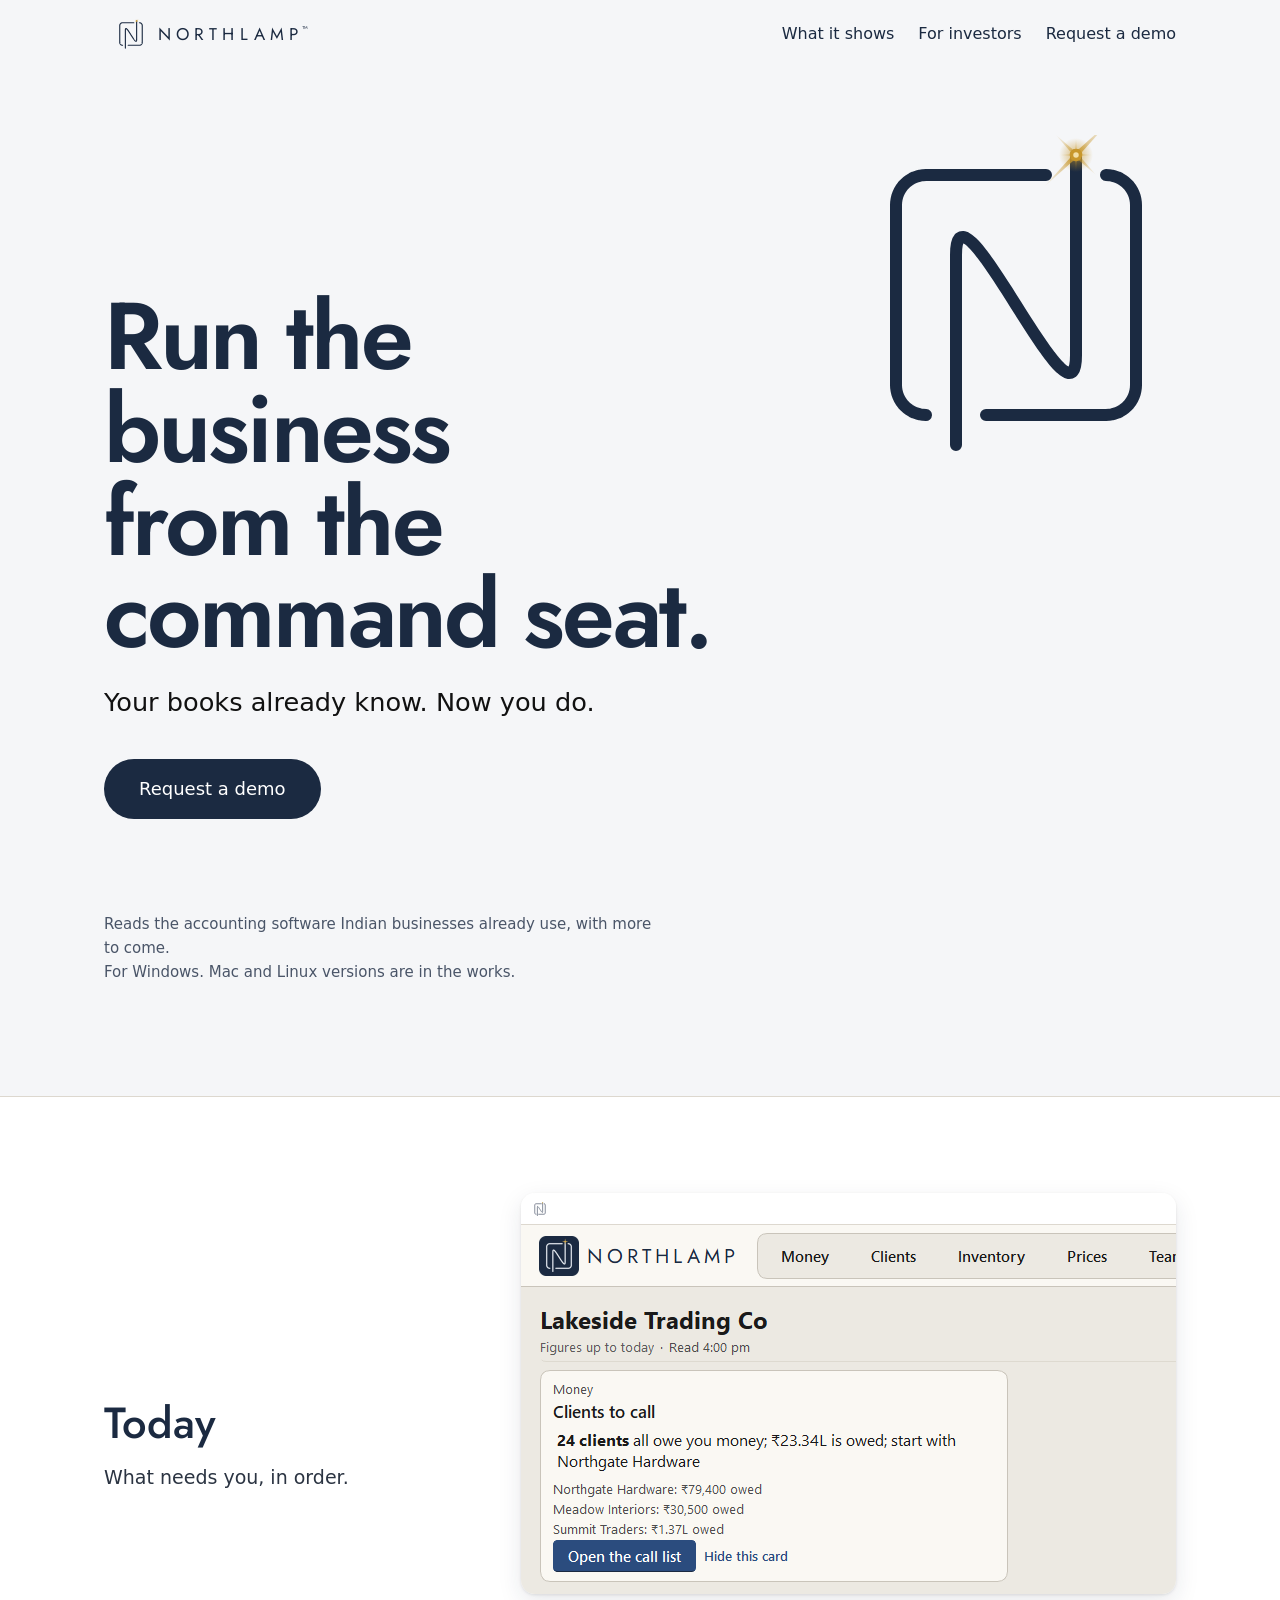
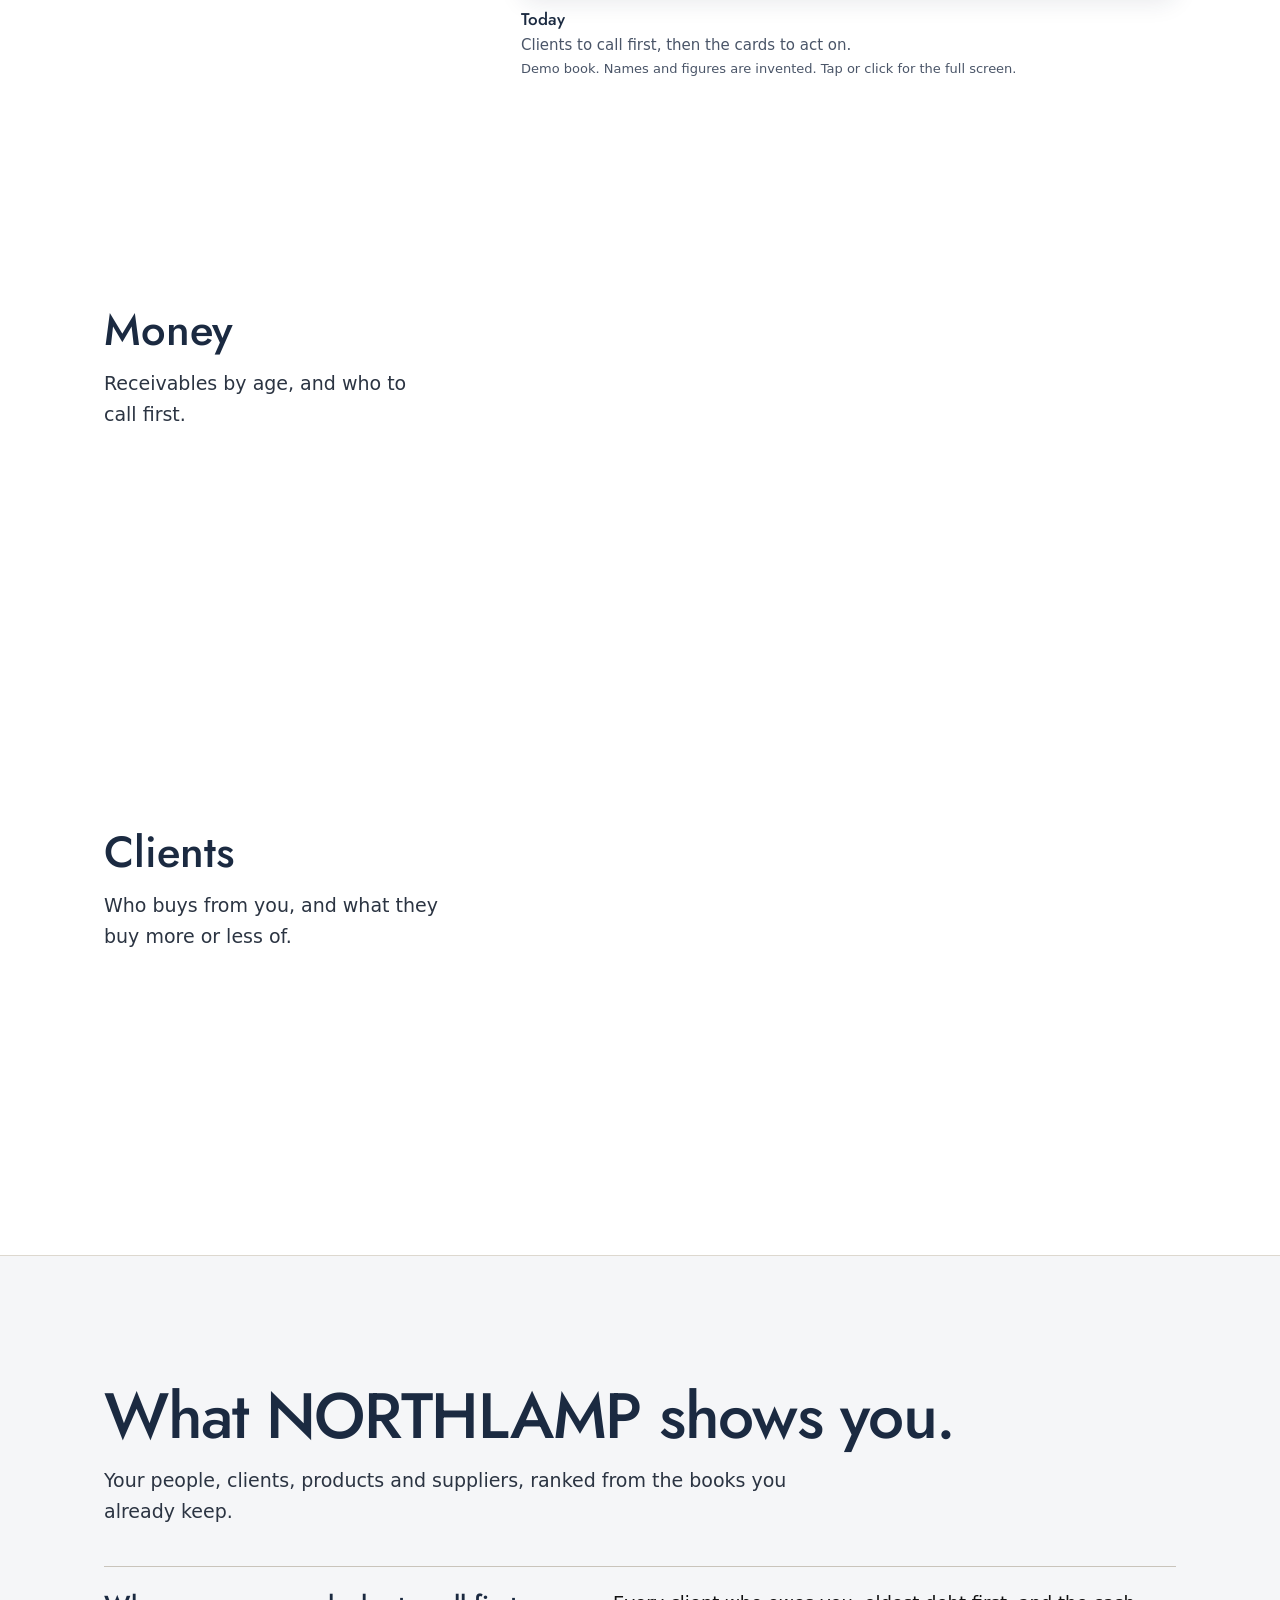
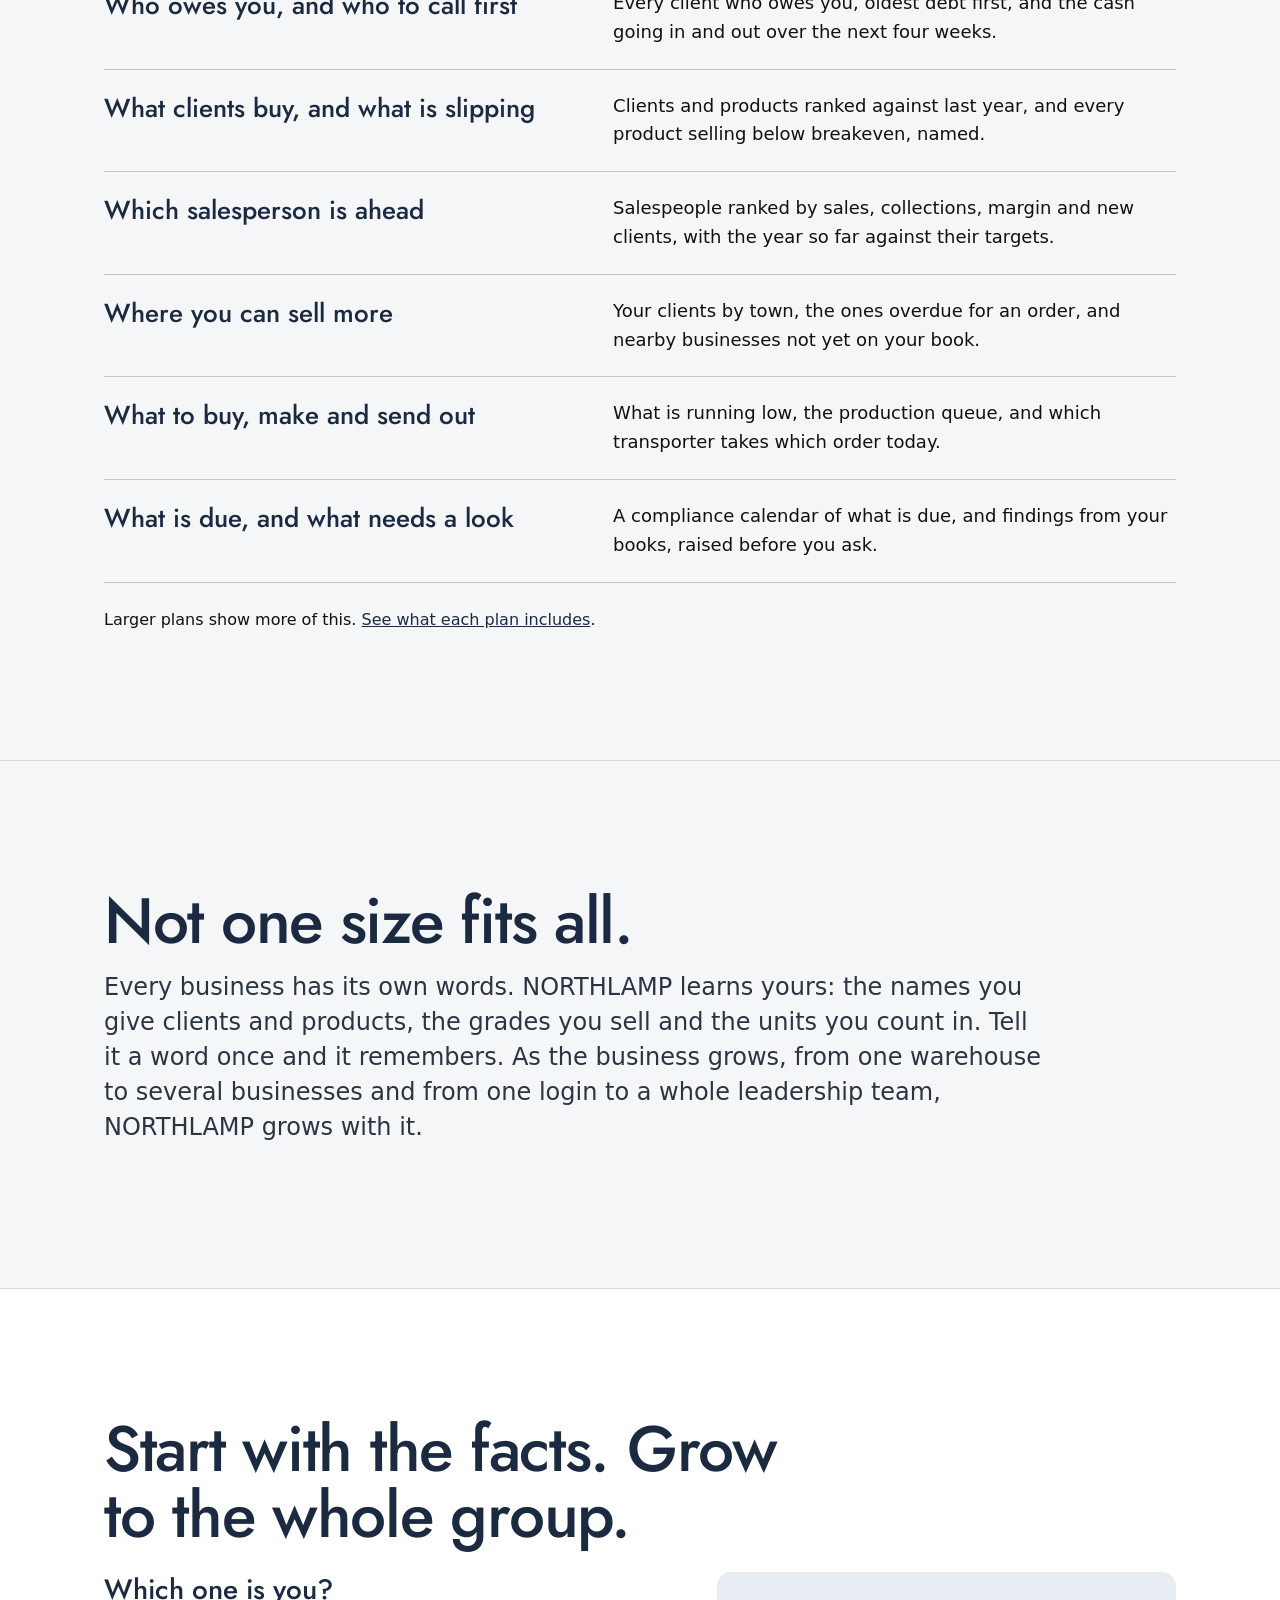
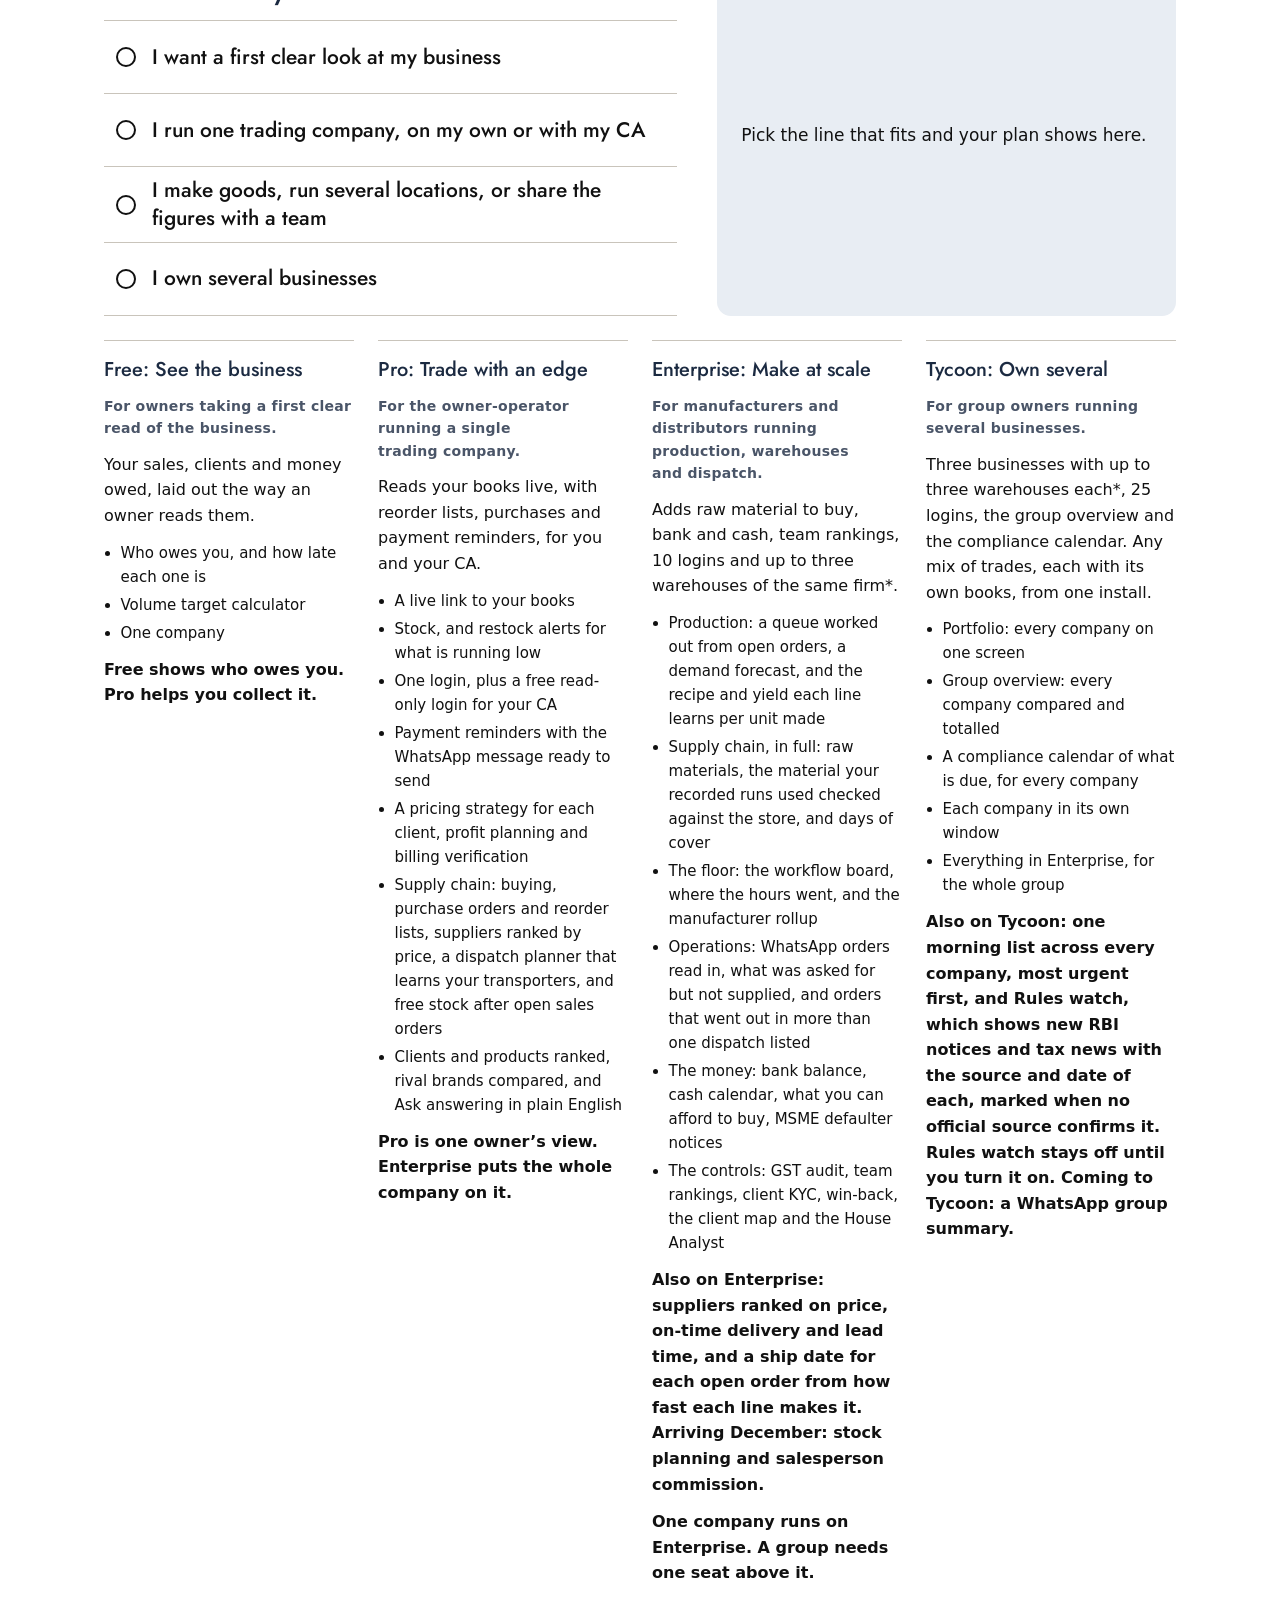
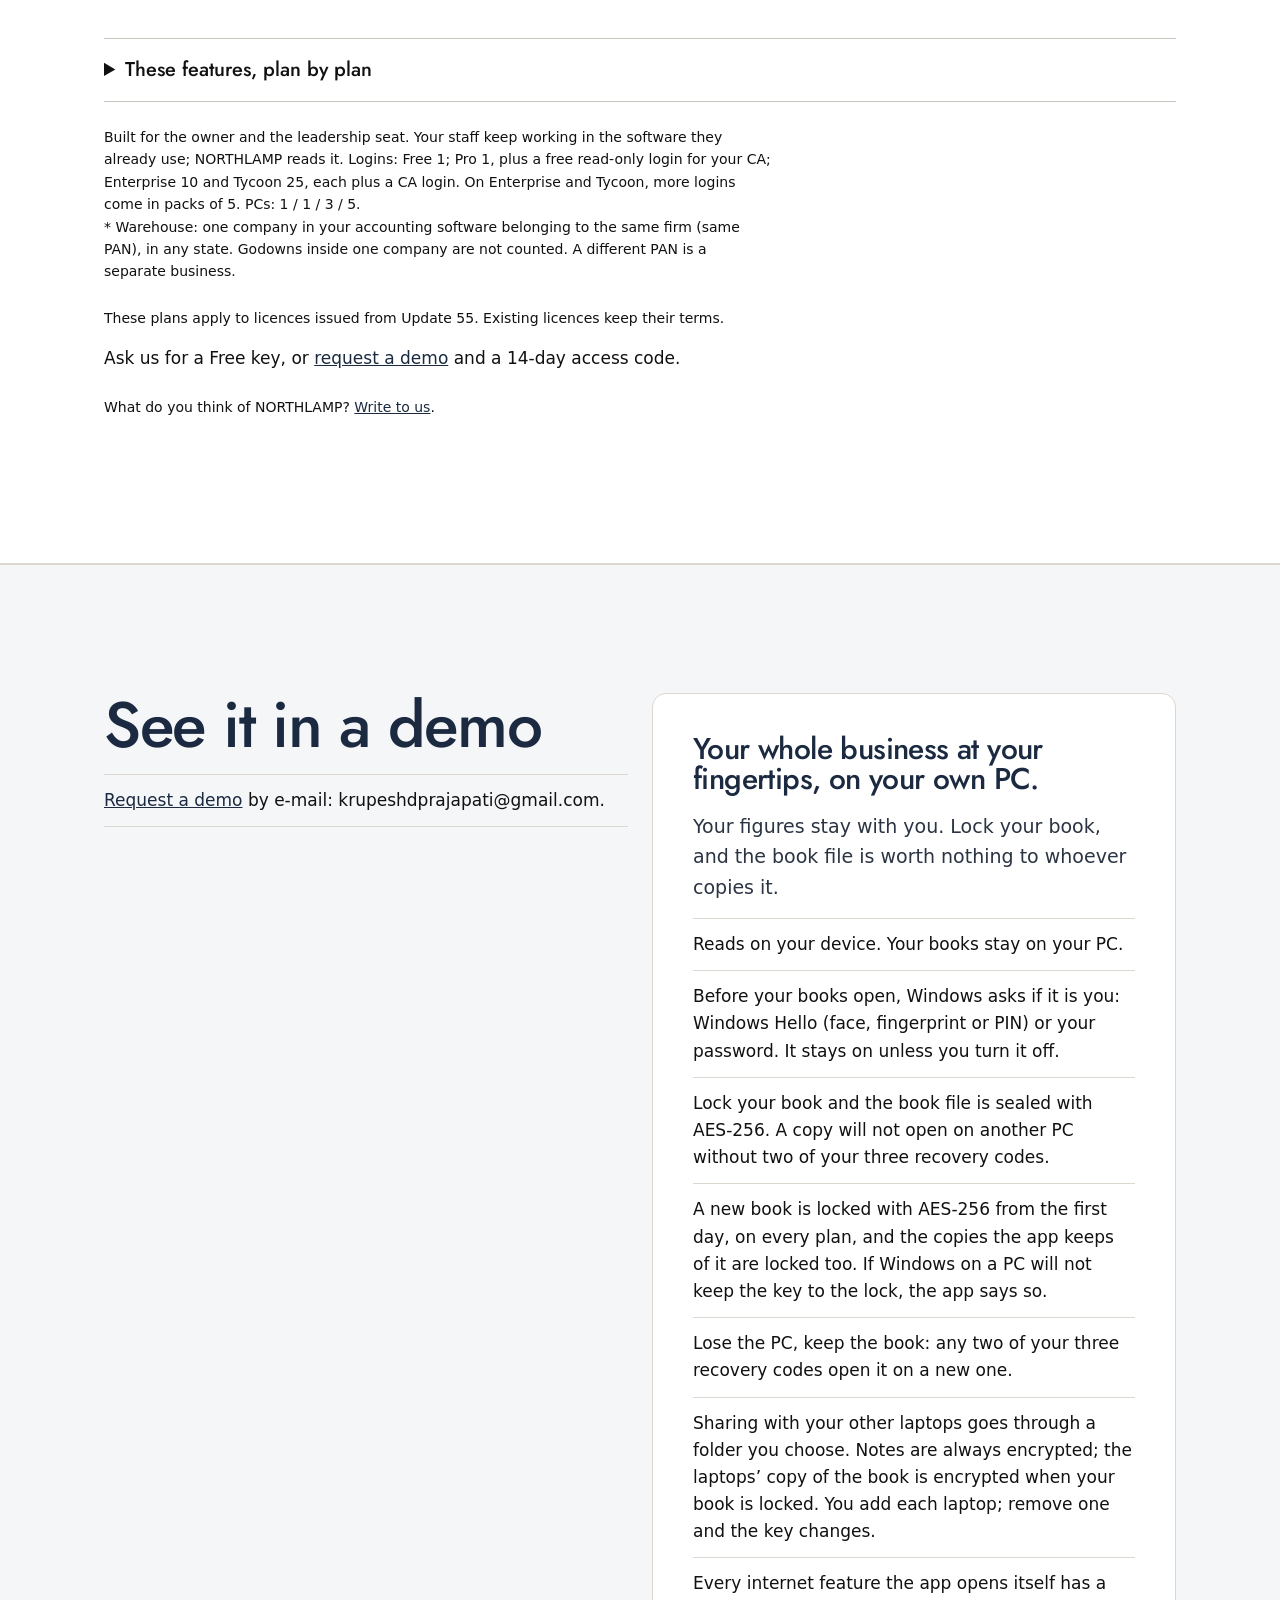
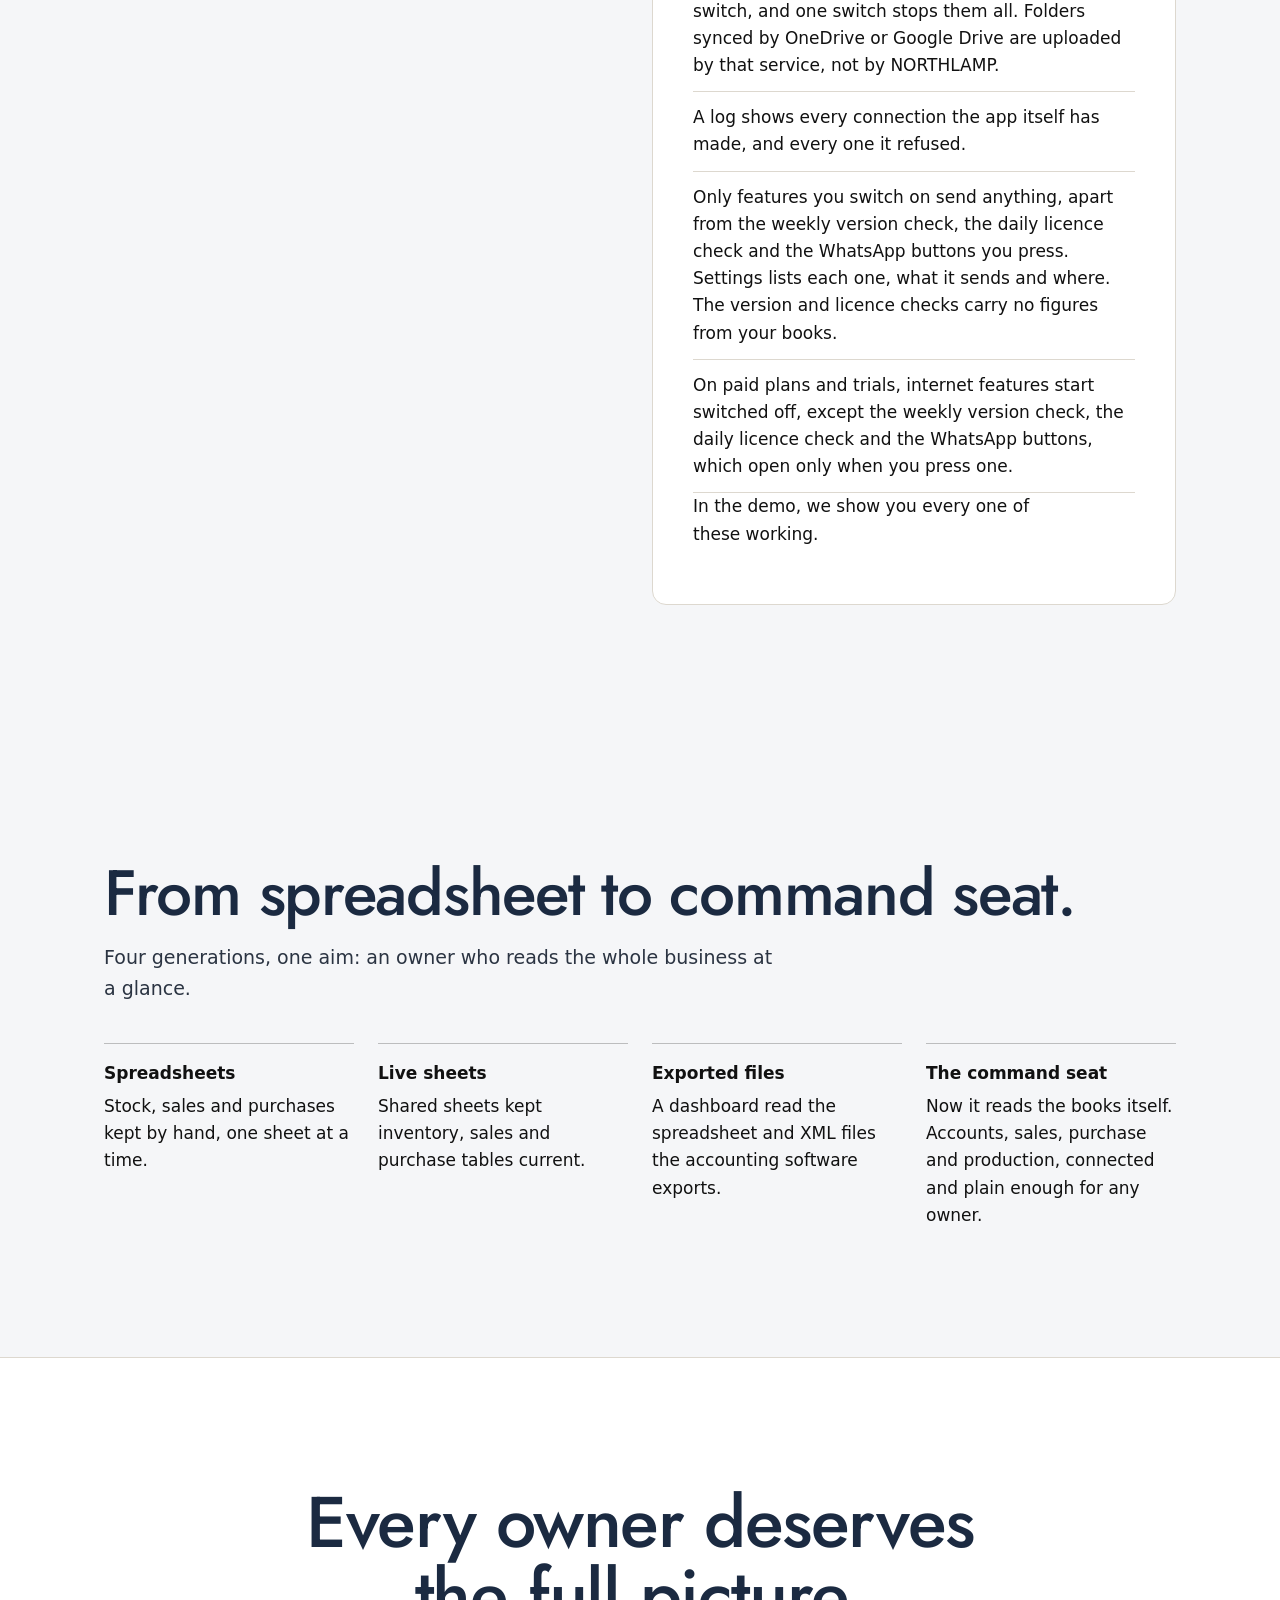
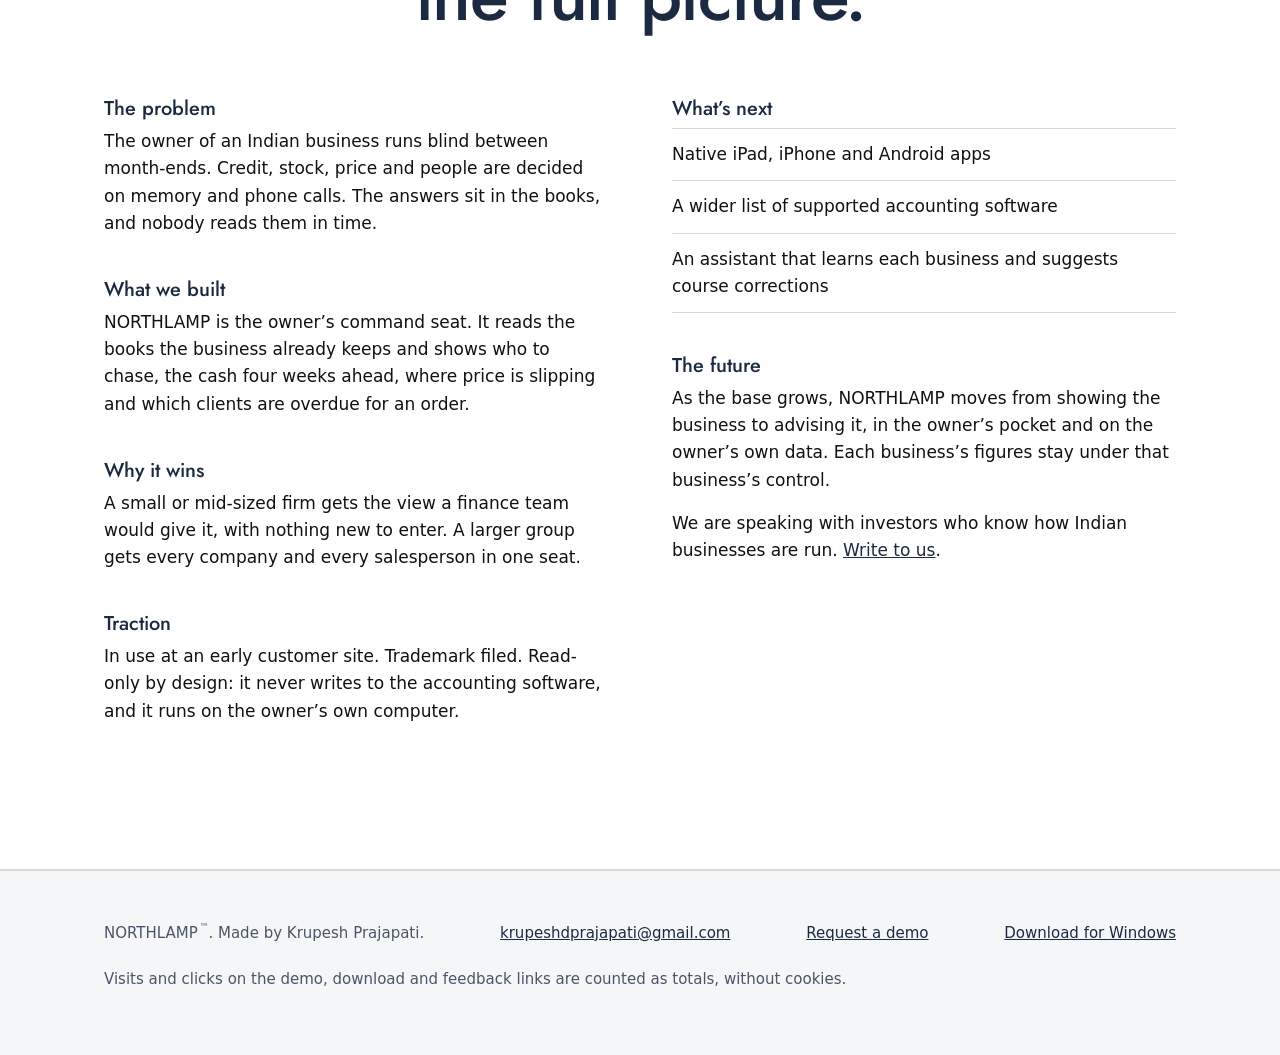
==== commit a1277877: "Claims vs 0.380.0: WhatsApp buttons named in the two send lines; two Enterprise lines narrowed to wh" ====
--- a/index.html
+++ b/index.html
@@ -319,9 +319,9 @@
         <p>Adds raw material to buy, bank and cash, team rankings, 10 logins and up to three warehouses of the same firm*.</p>
         <ul>
           <li>Production: a queue worked out from open orders, a demand forecast, and the recipe and yield each line learns per unit made</li>
-          <li>Supply chain, in full: raw materials, every run checked against the store, days of cover</li>
+          <li>Supply chain, in full: raw materials, the material your recorded runs used checked against the store, and days of cover</li>
           <li>The floor: the workflow board, where the hours went, and the manufacturer rollup</li>
-          <li>Operations: WhatsApp orders read in, what was asked for but not supplied, and orders sent in more than one dispatch recorded</li>
+          <li>Operations: WhatsApp orders read in, what was asked for but not supplied, and orders that went out in more than one dispatch listed</li>
           <li>The money: bank balance, cash calendar, what you can afford to buy, MSME defaulter notices</li>
           <li>The controls: GST audit, team rankings, client KYC, win-back, the client map and the House Analyst</li>
         </ul>
@@ -369,8 +369,8 @@
         <li>Sharing with your other laptops goes through a folder you choose. Notes are always encrypted; the laptops&rsquo; copy of the book is encrypted when your book is locked. You add each laptop; remove one and the key changes.</li>
         <li>Every internet feature the app opens itself has a switch, and one switch stops them all. Folders synced by OneDrive or Google Drive are uploaded by that service, not by NORTHLAMP.</li>
         <li>A log shows every connection the app itself has made, and every one it refused.</li>
-        <li>Only features you switch on send anything. Settings lists each one, what it sends and where. The version and licence checks carry no figures from your books.</li>
-        <li>On paid plans and trials, internet features start switched off, except the weekly version check and the daily licence check.</li>
+        <li>Only features you switch on send anything, apart from the weekly version check, the daily licence check and the WhatsApp buttons you press. Settings lists each one, what it sends and where. The version and licence checks carry no figures from your books.</li>
+        <li>On paid plans and trials, internet features start switched off, except the weekly version check, the daily licence check and the WhatsApp buttons, which open only when you press one.</li>
       </ul>
       <p>In the demo, we show you every one of these working.</p>
     </div>
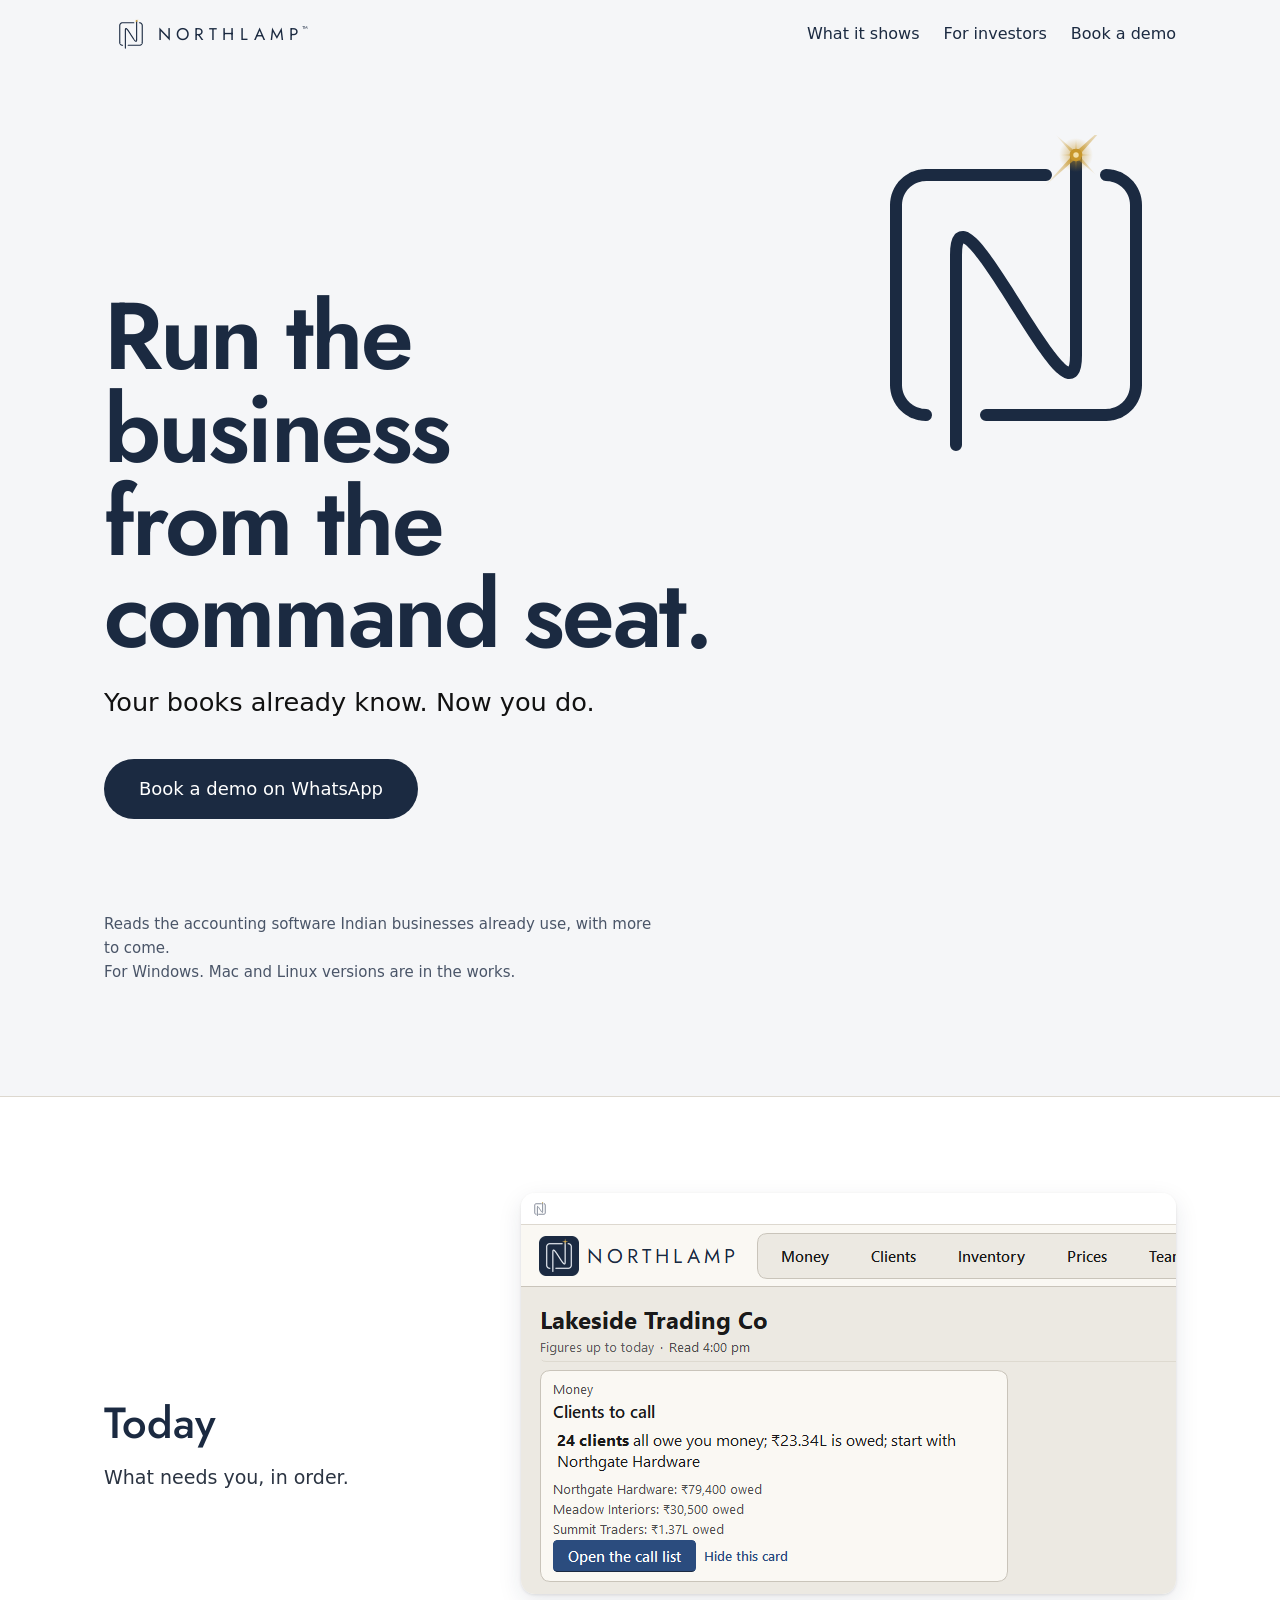
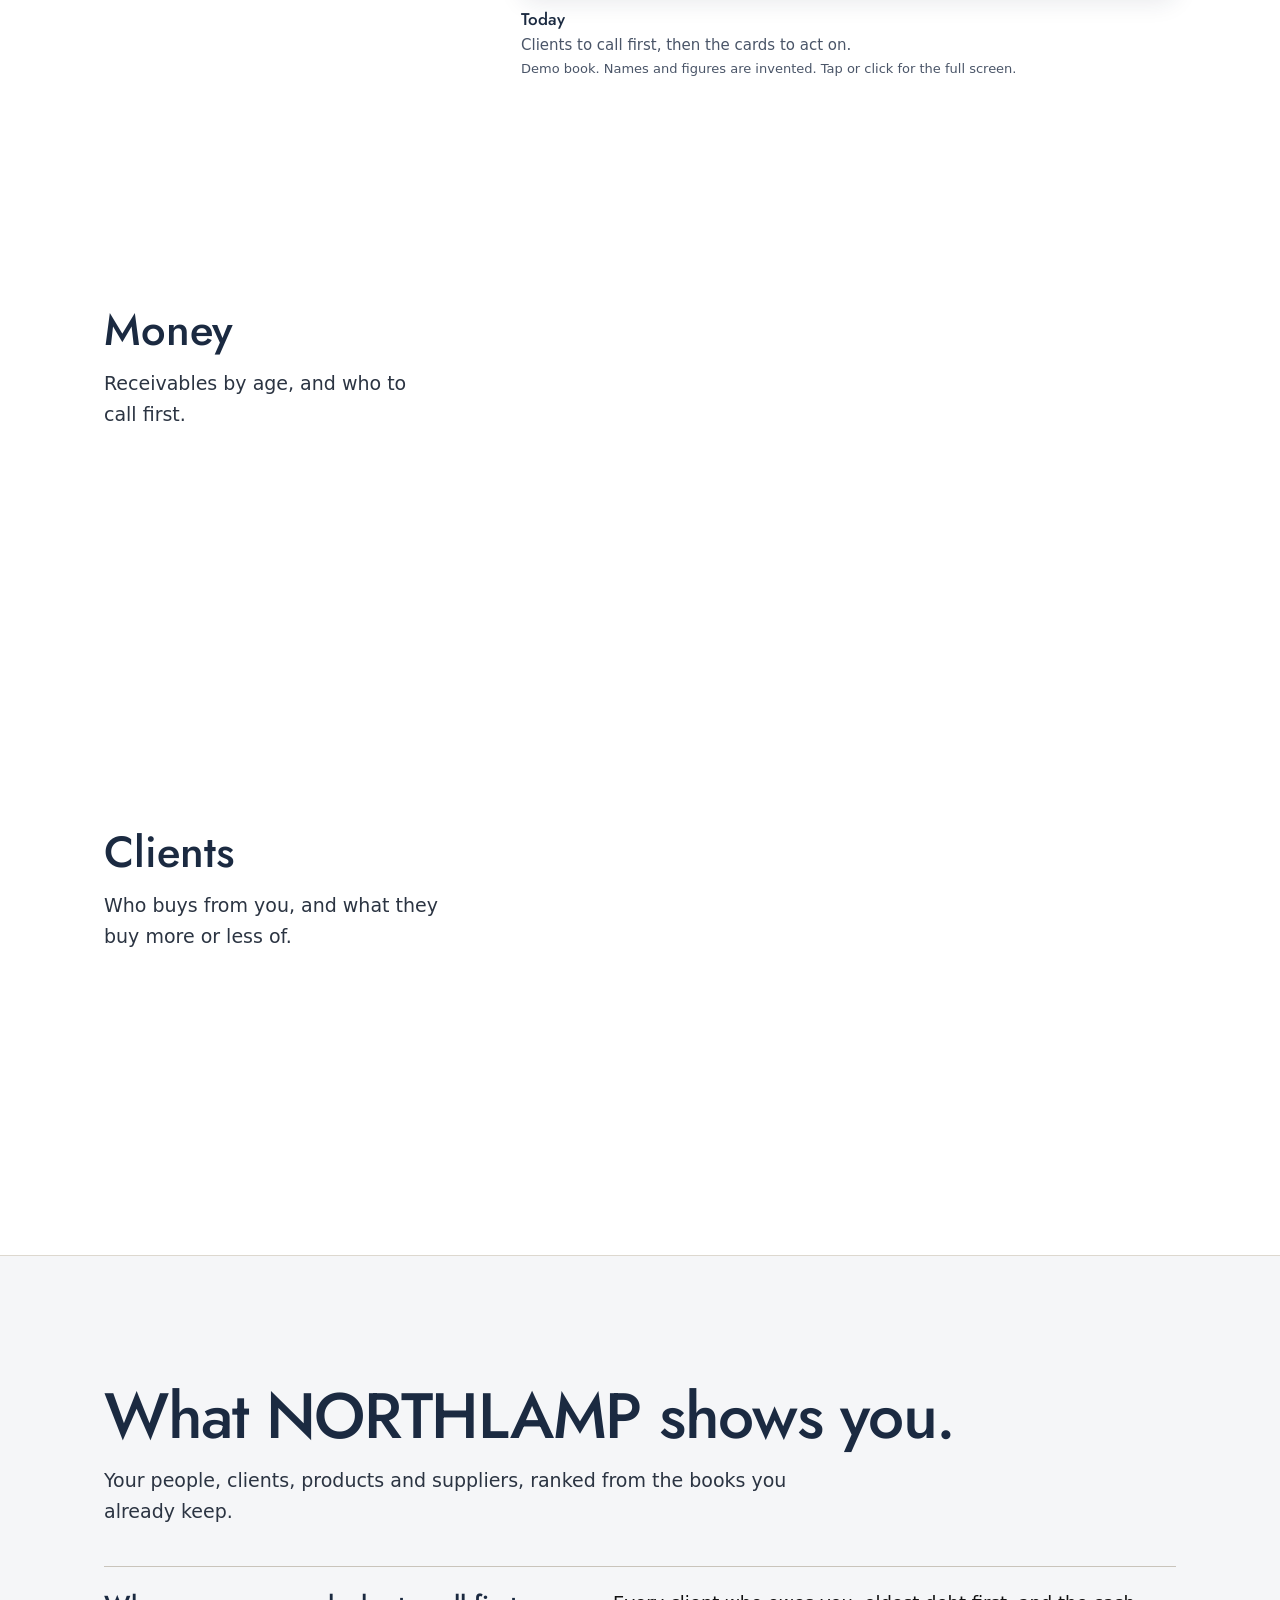
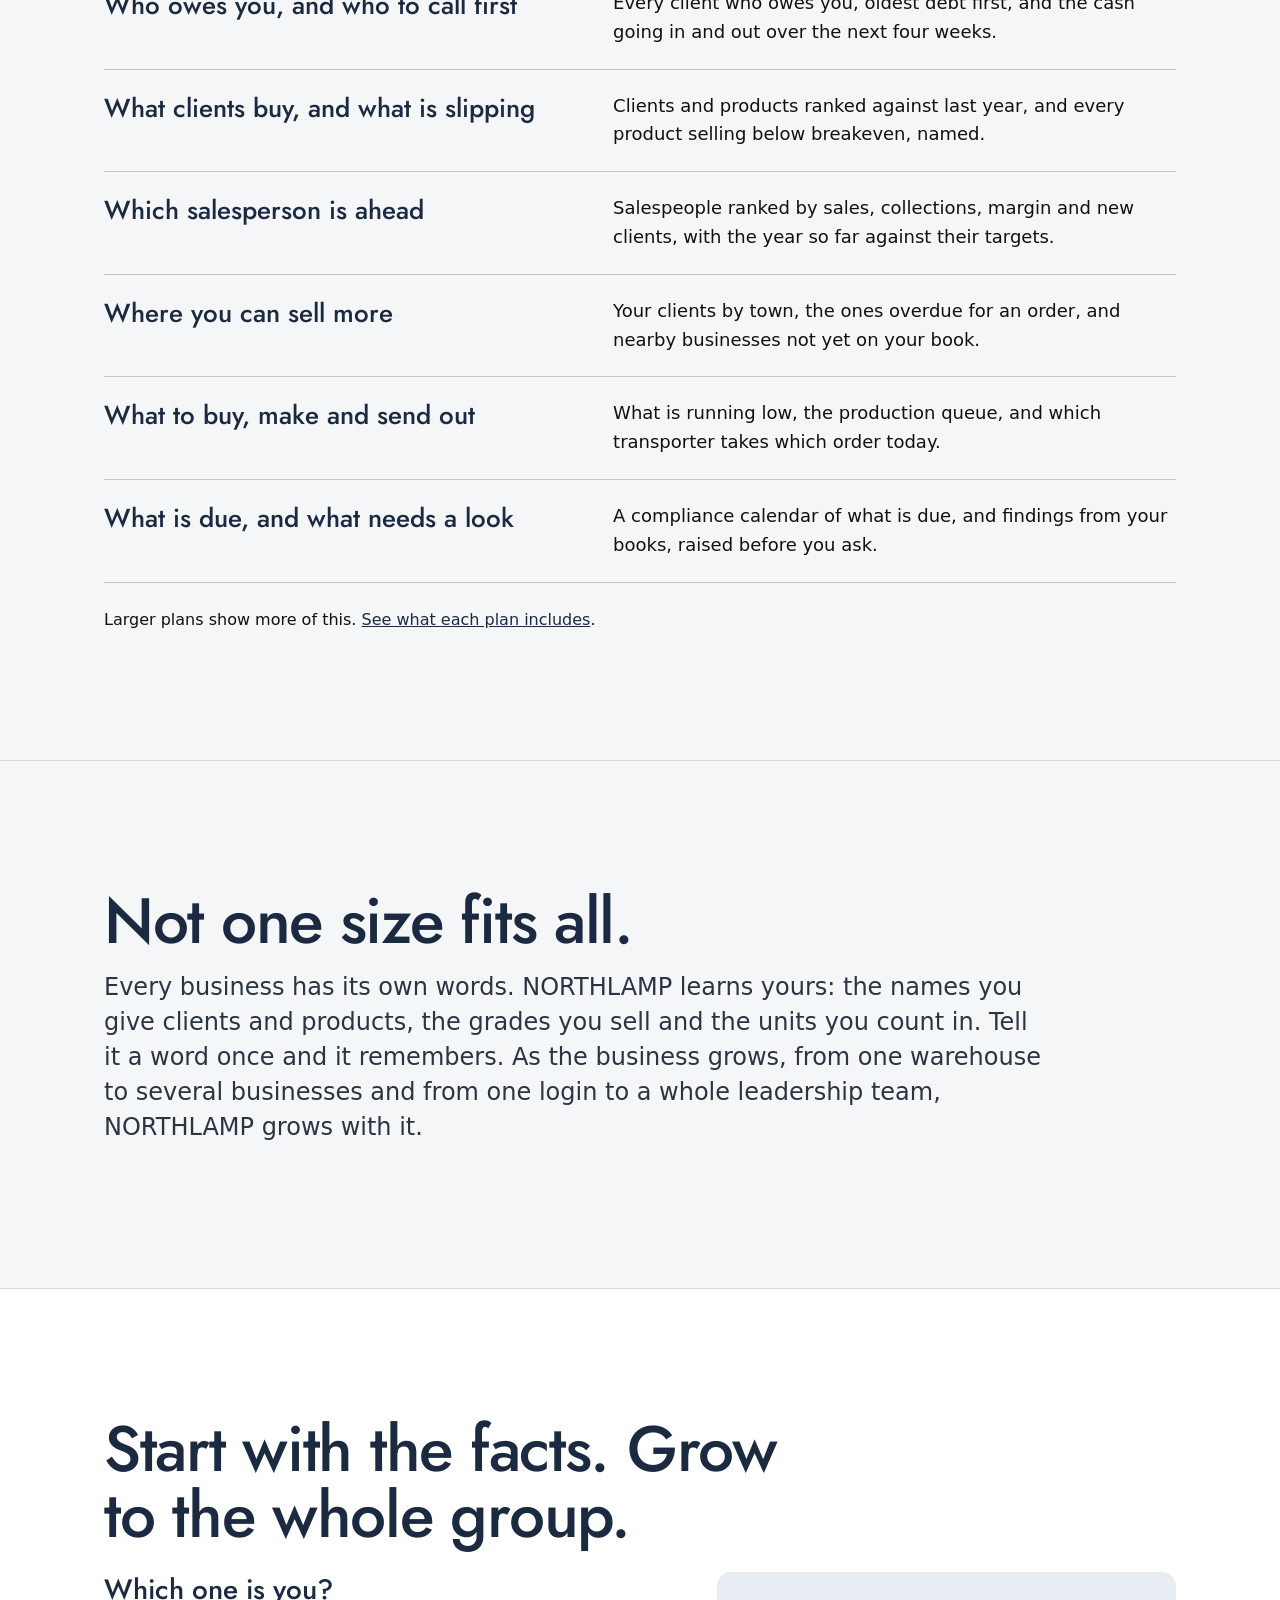
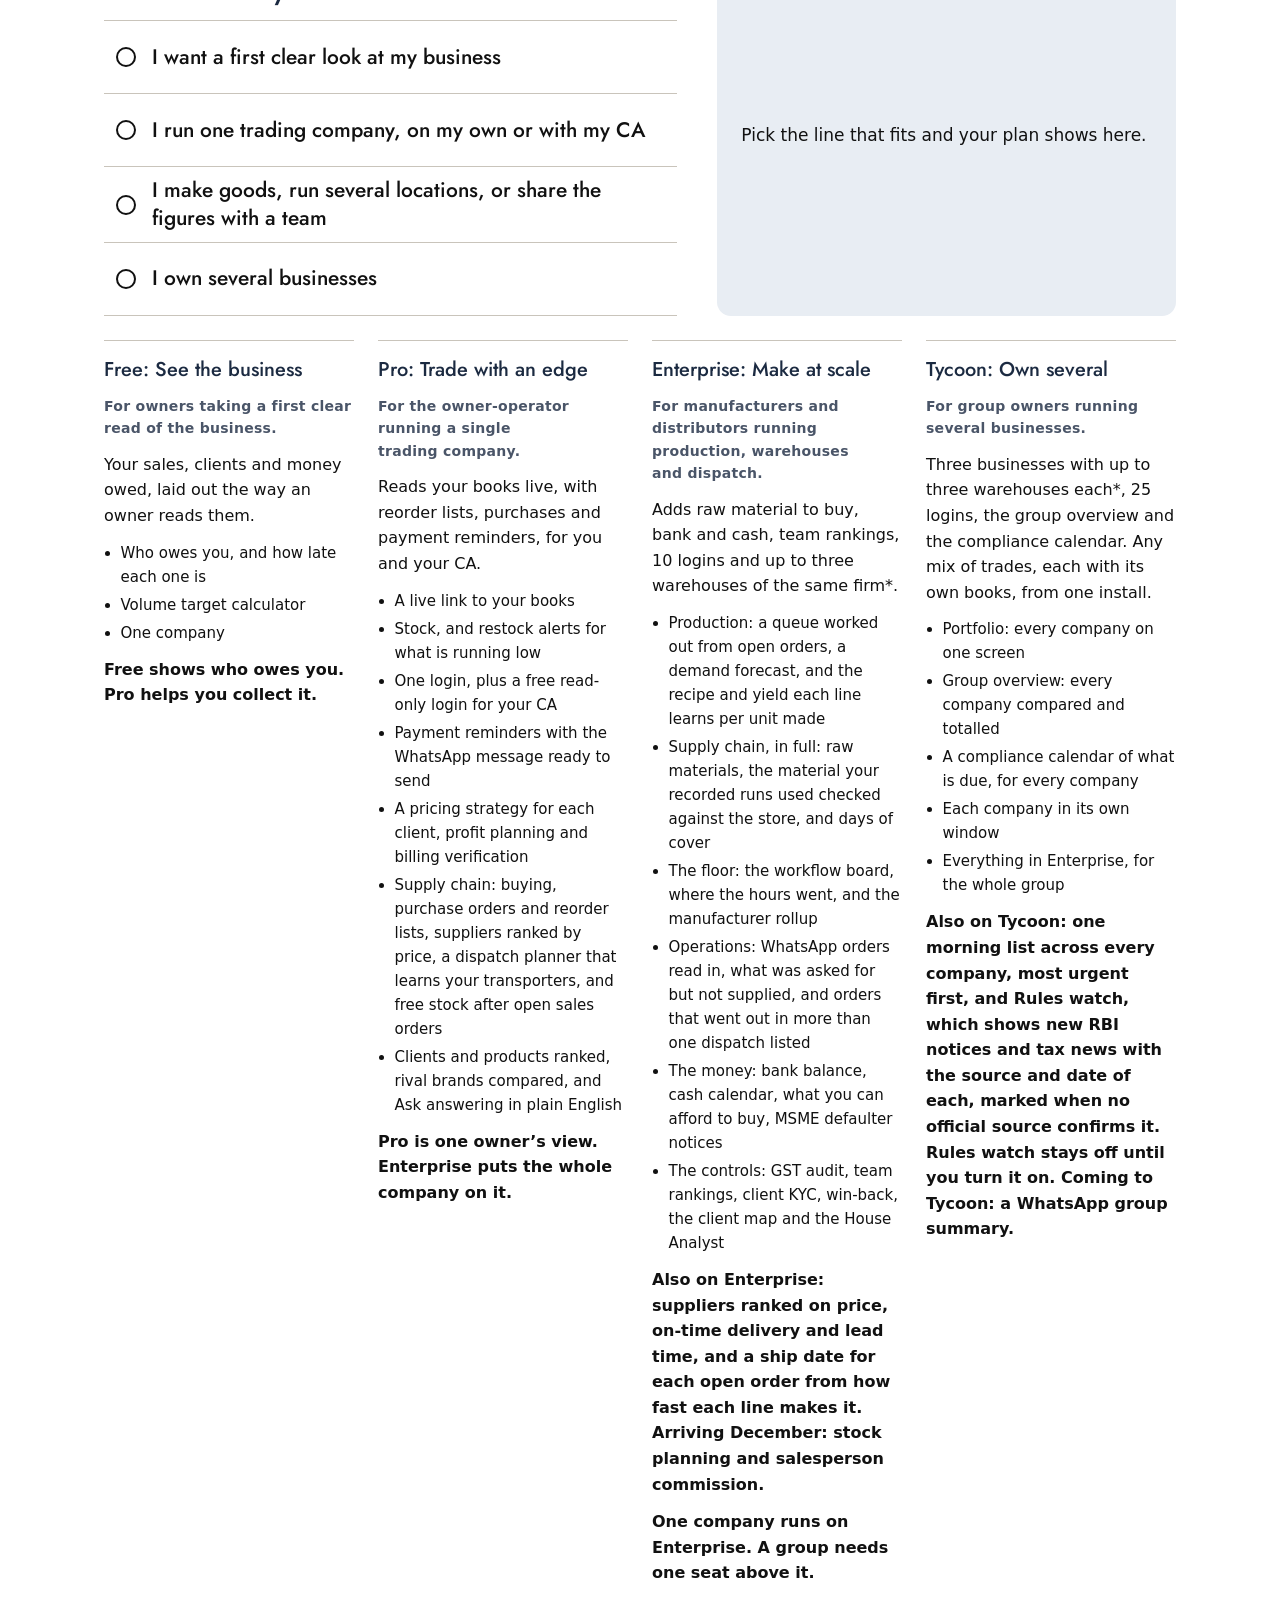
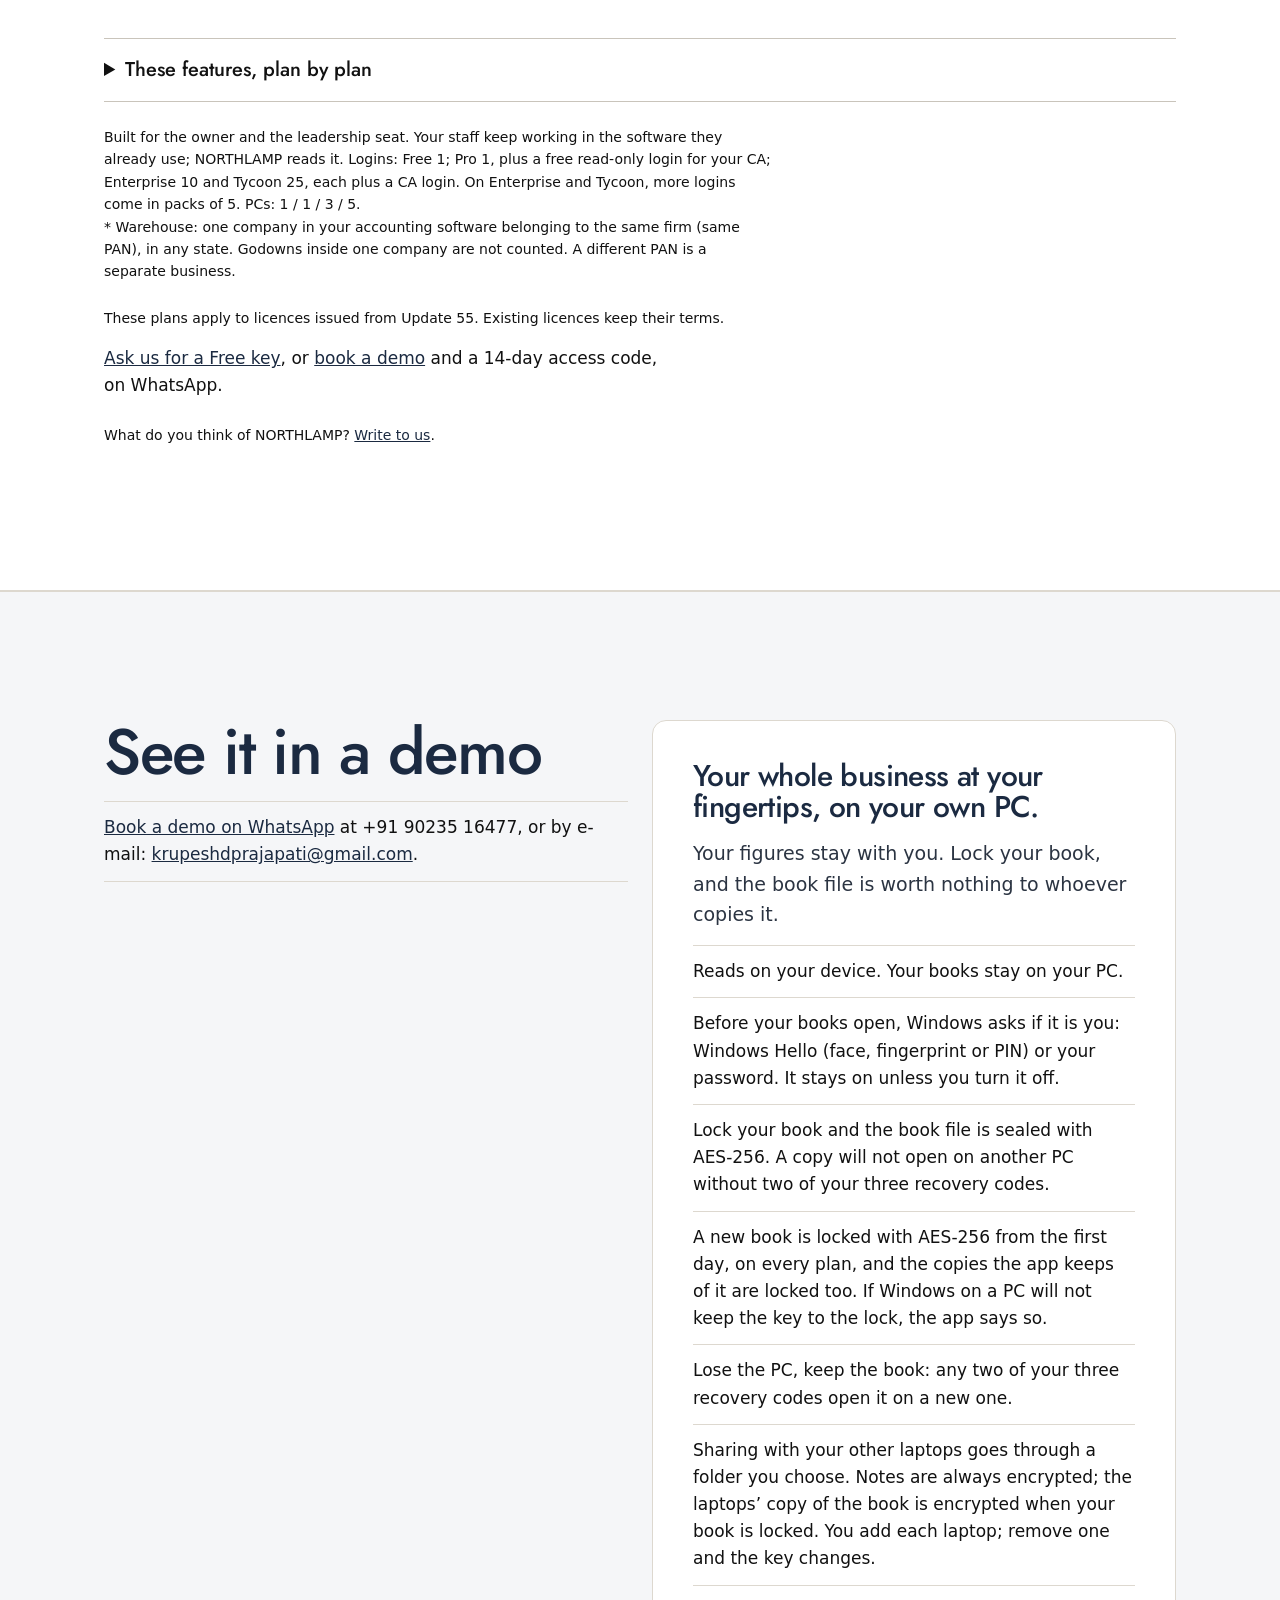
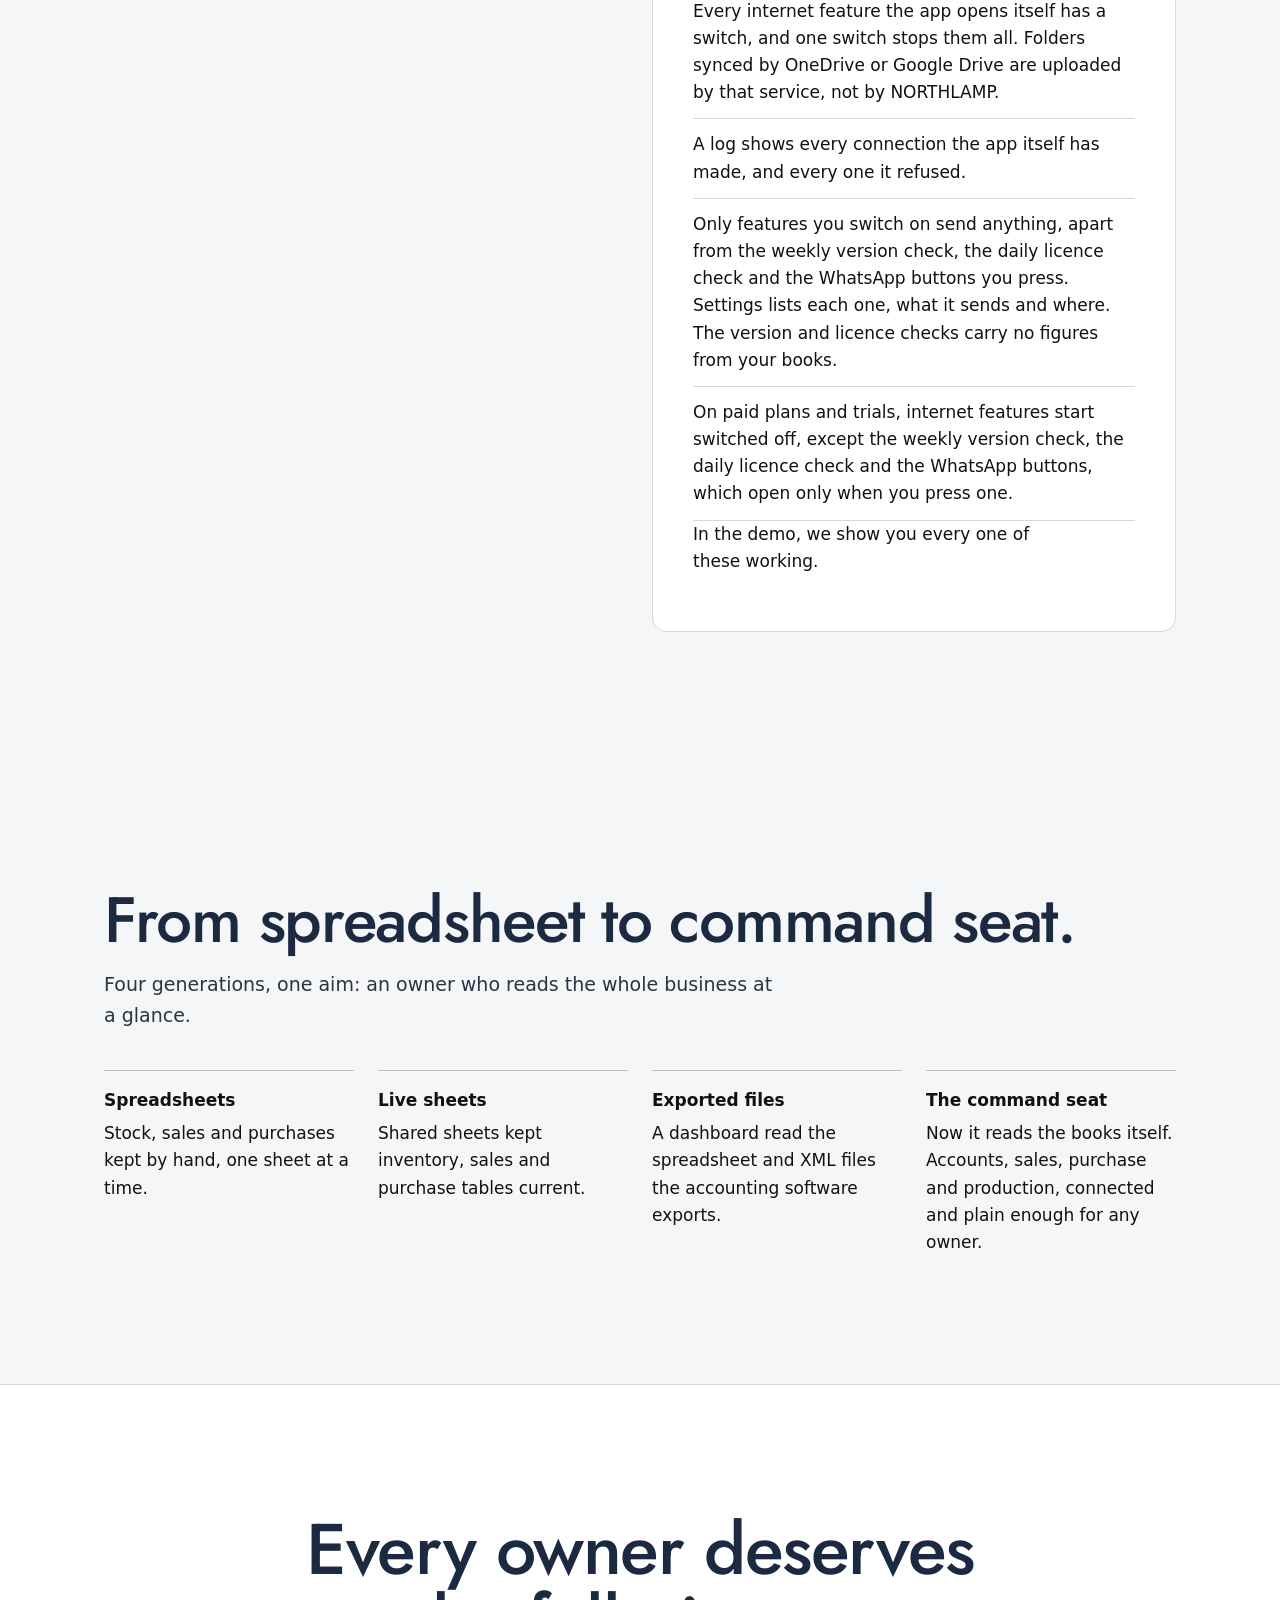
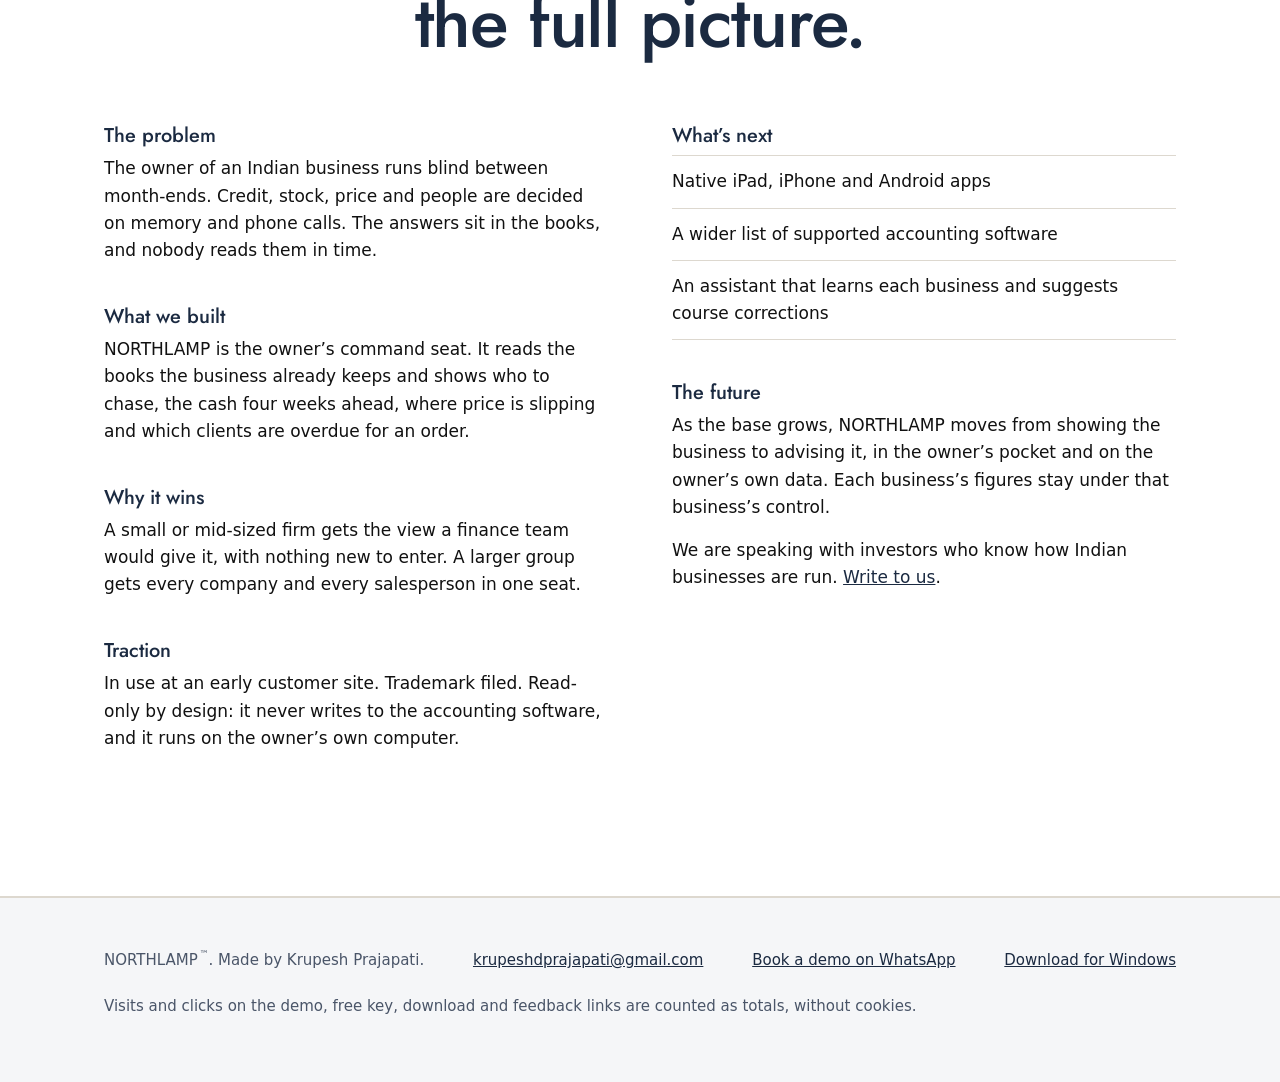
==== commit c59fae82: "WhatsApp demo and free key buttons (owner 26 Nov: 'Yes, add them', number from him); email kept as s" ====
--- a/index.html
+++ b/index.html
@@ -227,7 +227,7 @@
     <nav class="nav" aria-label="Page">
       <a href="#owners">What it shows</a>
       <a href="#investors">For investors</a>
-      <a data-goatcounter-click="demo-1" class="nav-dl" href="mailto:krupeshdprajapati@gmail.com?subject=Demo%20request">Request a demo</a>
+      <a data-goatcounter-click="demo-1" class="nav-dl" href="https://wa.me/919023516477?text=Hello%20NORTHLAMP%2C%20I%20would%20like%20a%20demo.">Book a demo</a>
     </nav>
   </div>
 </header>
@@ -238,7 +238,7 @@
   <div class="wrap hero-copy">
       <h1>Run the business from the command seat.</h1>
       <p class="hero-line">Your books already know. Now you do.</p>
-      <div class="cta"><a data-goatcounter-click="demo-2" class="btn" href="mailto:krupeshdprajapati@gmail.com?subject=Demo%20request">Request a demo</a></div>
+      <div class="cta"><a data-goatcounter-click="demo-2" class="btn" href="https://wa.me/919023516477?text=Hello%20NORTHLAMP%2C%20I%20would%20like%20a%20demo.">Book a demo on WhatsApp</a></div>
   </div>
 </section>
 <section class="hero-more">
@@ -345,7 +345,7 @@
     <details class="allf"><summary>These features, plan by plan</summary><div class="allf-g"><div><h3>Free</h3><ul><li>Who owes you, oldest debt first</li></ul></div><div><h3>Pro adds</h3><ul><li>Who to chase first</li><li>What your clients buy more or less of than before</li><li>Which clients moved to which product groups</li><li>Clients and products ranked, with growth on last year</li><li>Suppliers ranked by price</li><li>Products selling below breakeven, named</li><li>Every sale checked against the price that client agreed</li><li>Your rivals&rsquo; prices, kept beside your own</li><li>Businesses near your towns that are not yet on your book</li><li>What is running low, and a reorder built for you</li><li>Each item you buy: its rate over the months, by supplier</li><li>Today&rsquo;s dispatch: which transporter takes which order</li></ul></div><div><h3>Enterprise adds</h3><ul><li>Cash calendar: the next four weeks in and out</li><li>Can you afford this purchase, answered in one card</li><li>Late-payment interest owed to you as a registered MSME</li><li>Salespeople ranked by sales, collections, margin and new clients</li><li>One score per salesperson, on weights you set</li><li>Each salesperson&rsquo;s products, best product and collection rate</li><li>Sales targets, and the year so far against them</li><li>Contests with prizes: new clients, collection, one product, profit</li><li>Your clients by town, sized by sales</li><li>The towns each salesperson reaches, on a map</li><li>Clients overdue for an order, sorted into who is worth a call</li><li>A production queue, recipes and a demand forecast</li><li>WhatsApp orders read in; what was asked for and not supplied</li><li>Findings from your books, raised before you ask</li></ul></div><div><h3>Tycoon adds</h3><ul><li>A compliance calendar of what is due</li></ul></div></div></details>
     <p class="ladder-note">Built for the owner and the leadership seat. Your staff keep working in the software they already use; NORTHLAMP reads it. Logins: Free 1; Pro 1, plus a free read-only login for your CA; Enterprise 10 and Tycoon 25, each plus a CA login. On Enterprise and Tycoon, more logins come in packs of 5. PCs: 1 / 1 / 3 / 5.<br>* Warehouse: one company in your accounting software belonging to the same firm (same PAN), in any state. Godowns inside one company are not counted. A different PAN is a separate business.</p>
     <p class="ladder-note">These plans apply to licences issued from Update 55. Existing licences keep their terms.</p>
-    <p class="ladder-cta">Ask us for a Free key, or <a data-goatcounter-click="demo-3" href="mailto:krupeshdprajapati@gmail.com?subject=Demo%20request">request a demo</a> and a 14-day access code.</p>
+    <p class="ladder-cta"><a data-goatcounter-click="key-1" href="https://wa.me/919023516477?text=Hello%20NORTHLAMP%2C%20I%20would%20like%20a%20free%20key.">Ask us for a Free key</a>, or <a data-goatcounter-click="demo-3" href="https://wa.me/919023516477?text=Hello%20NORTHLAMP%2C%20I%20would%20like%20a%20demo.">book a demo</a> and a 14-day access code, on WhatsApp.</p>
     <p class="ladder-note">What do you think of NORTHLAMP? <a data-goatcounter-click="feedback" href="mailto:krupeshdprajapati@gmail.com?subject=Feedback%20on%20NORTHLAMP">Write to us</a>.</p>
   </div>
 </section>
@@ -354,7 +354,7 @@
     <div id="ask">
       <h2>See it in a demo</h2>
       <ul class="plain">
-        <li><a data-goatcounter-click="demo-4" href="mailto:krupeshdprajapati@gmail.com?subject=Demo%20request">Request a demo</a> by e-mail: krupeshdprajapati@gmail.com.</li>
+        <li><a data-goatcounter-click="demo-4" href="https://wa.me/919023516477?text=Hello%20NORTHLAMP%2C%20I%20would%20like%20a%20demo.">Book a demo on WhatsApp</a> at +91 90235 16477, or by e-mail: <a href="mailto:krupeshdprajapati@gmail.com?subject=Demo%20request">krupeshdprajapati@gmail.com</a>.</li>
       </ul>
     </div>
     <div class="panel">
@@ -431,15 +431,15 @@
   <div class="wrap">
     <span>NORTHLAMP<sup class="tm">&trade;</sup>. Made by Krupesh Prajapati.</span>
     <span><a href="mailto:krupeshdprajapati@gmail.com">krupeshdprajapati@gmail.com</a></span>
-    <span><a data-goatcounter-click="demo-5" href="mailto:krupeshdprajapati@gmail.com?subject=Demo%20request">Request a demo</a></span>
+    <span><a data-goatcounter-click="demo-5" href="https://wa.me/919023516477?text=Hello%20NORTHLAMP%2C%20I%20would%20like%20a%20demo.">Book a demo on WhatsApp</a></span>
     <span><a data-goatcounter-click="download-1" href="https://github.com/KDPrajapati/NORTHLAMP-Releases/releases/latest">Download for Windows</a></span>
-    <span>Visits and clicks on the demo, download and feedback links are counted as totals, without cookies.</span>
+    <span>Visits and clicks on the demo, free key, download and feedback links are counted as totals, without cookies.</span>
   </div>
 </footer>
 <script>
 (function(){var P={Free:["See the business","Your sales, clients and money owed, laid out the way an owner reads them."],Pro:["Trade with an edge","Reads your books live, with reorder lists, purchases and payment reminders, for you and your CA."],Enterprise:["Make at scale","Adds raw material to buy, bank and cash, team rankings, 10 logins and up to three warehouses of the same firm."],Tycoon:["Own several","Three businesses with up to three warehouses each, 25 logins, the group overview and the compliance calendar."]};
 function mark(n){document.querySelectorAll("#ladder .rung").forEach(function(r){r.classList.toggle("fit",r.querySelector("h3").textContent.indexOf(n+":")===0)});}
-function card(n){return '<h3>'+n+'</h3><p class="f-tag">'+P[n][0]+'</p><p>'+P[n][1]+'</p><a class="btn" href="mailto:krupeshdprajapati@gmail.com?subject='+(n==="Free"?"Free%20key":"Demo%20request")+'" data-goatcounter-click="demo-finder">'+(n==="Free"?"Ask for a free key":"Request a demo")+'</a>';}
+function card(n){return '<h3>'+n+'</h3><p class="f-tag">'+P[n][0]+'</p><p>'+P[n][1]+'</p><a class="btn" href="'+(n==="Free"?"https://wa.me/919023516477?text=Hello%20NORTHLAMP%2C%20I%20would%20like%20a%20free%20key.":"https://wa.me/919023516477?text=Hello%20NORTHLAMP%2C%20I%20would%20like%20a%20demo.")+'" data-goatcounter-click="'+(n==="Free"?"key-finder":"demo-finder")+'">'+(n==="Free"?"Ask for a free key on WhatsApp":"Book a demo on WhatsApp")+'</a>';}
 document.querySelector("#finder form").addEventListener("change",function(e){document.getElementById("ans").innerHTML=card(e.target.value);mark(e.target.value);if(window.goatcounter&&goatcounter.bind_events)goatcounter.bind_events();});})();
 </script>
 <script src="shared/motion/tour.js" defer></script>
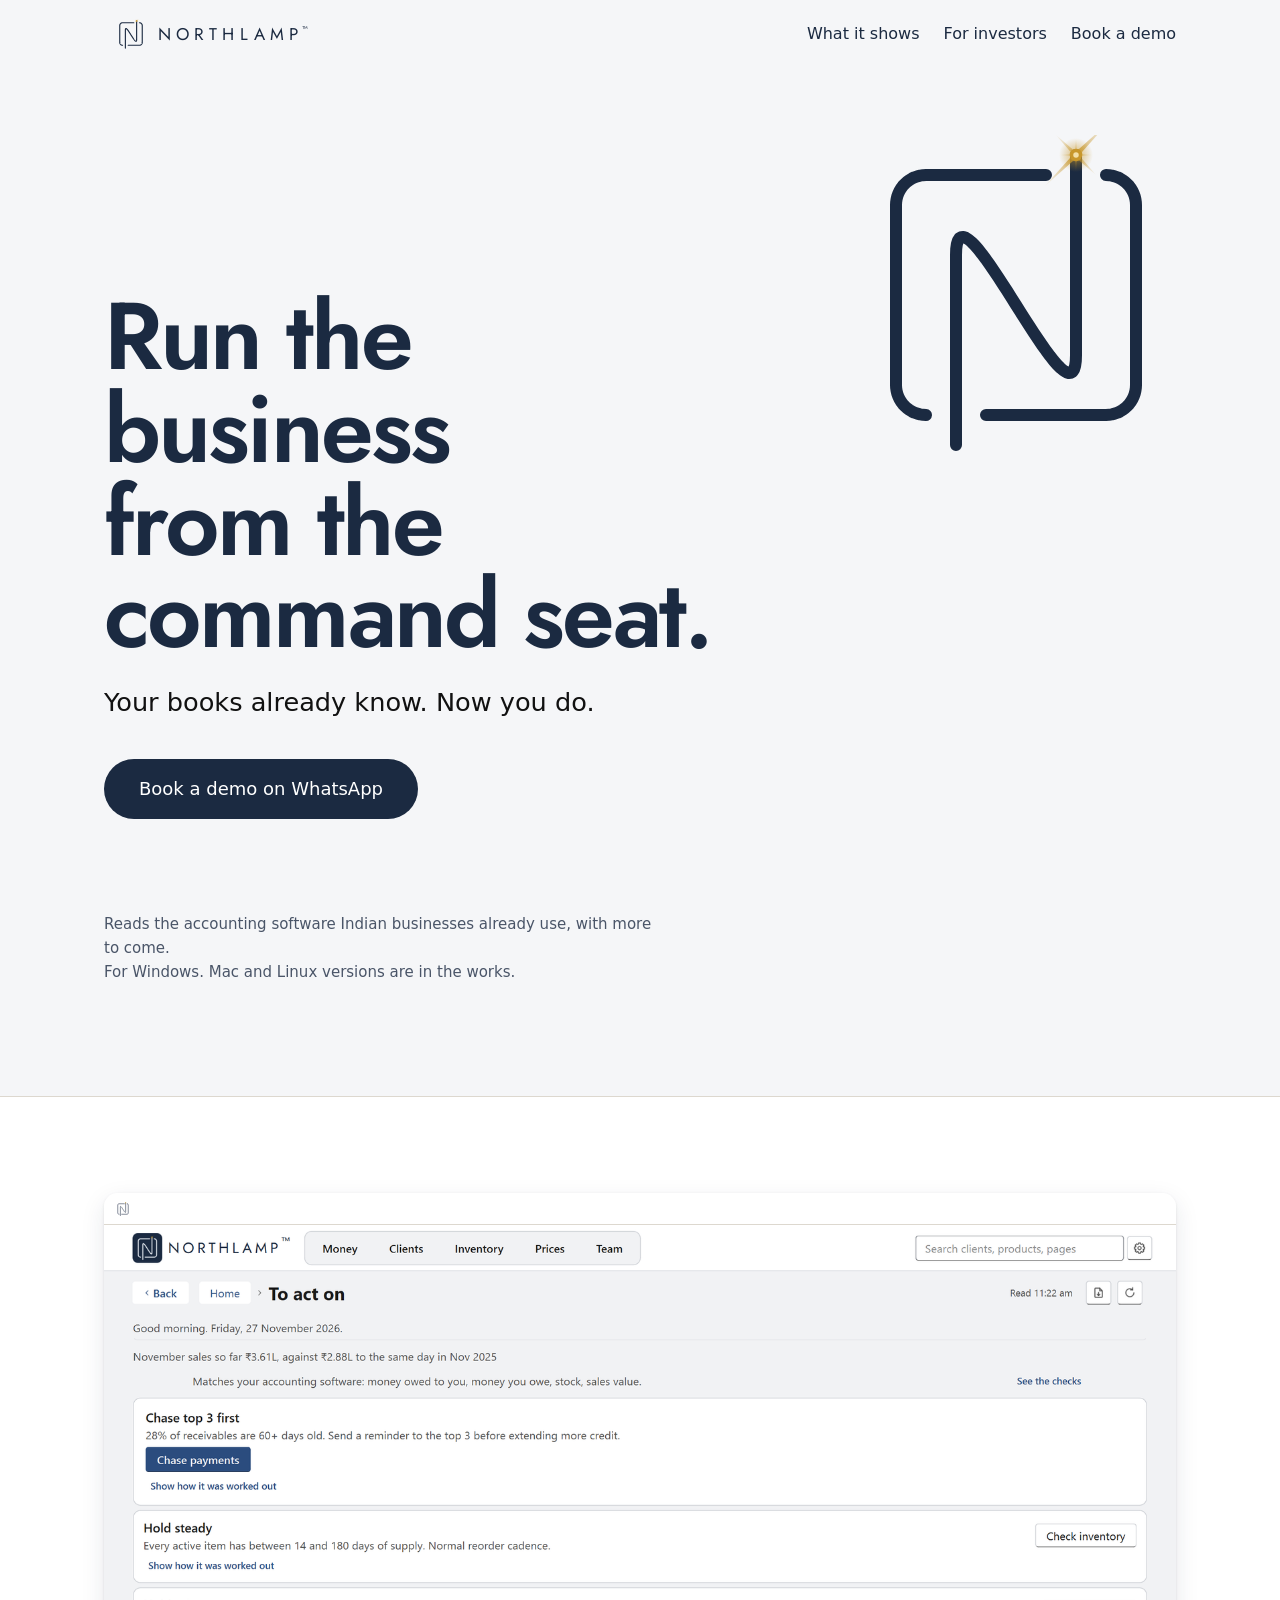
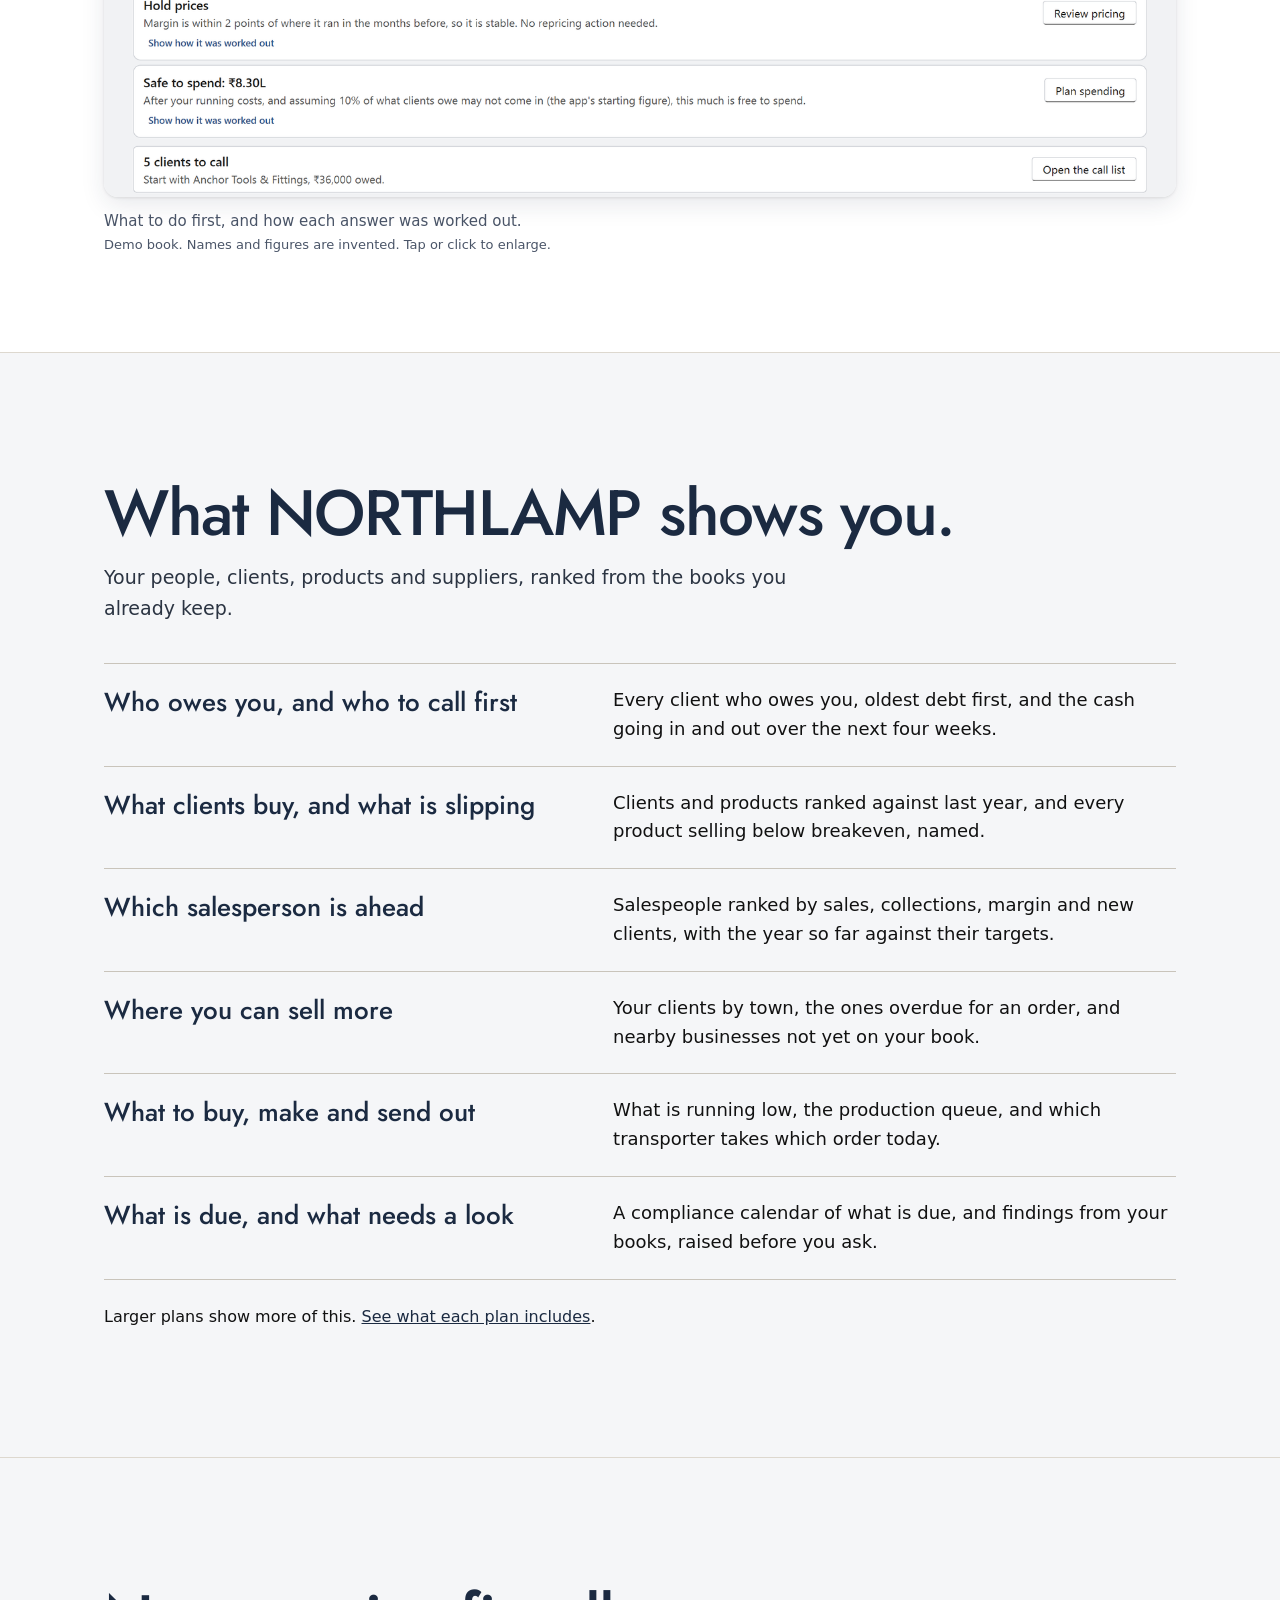
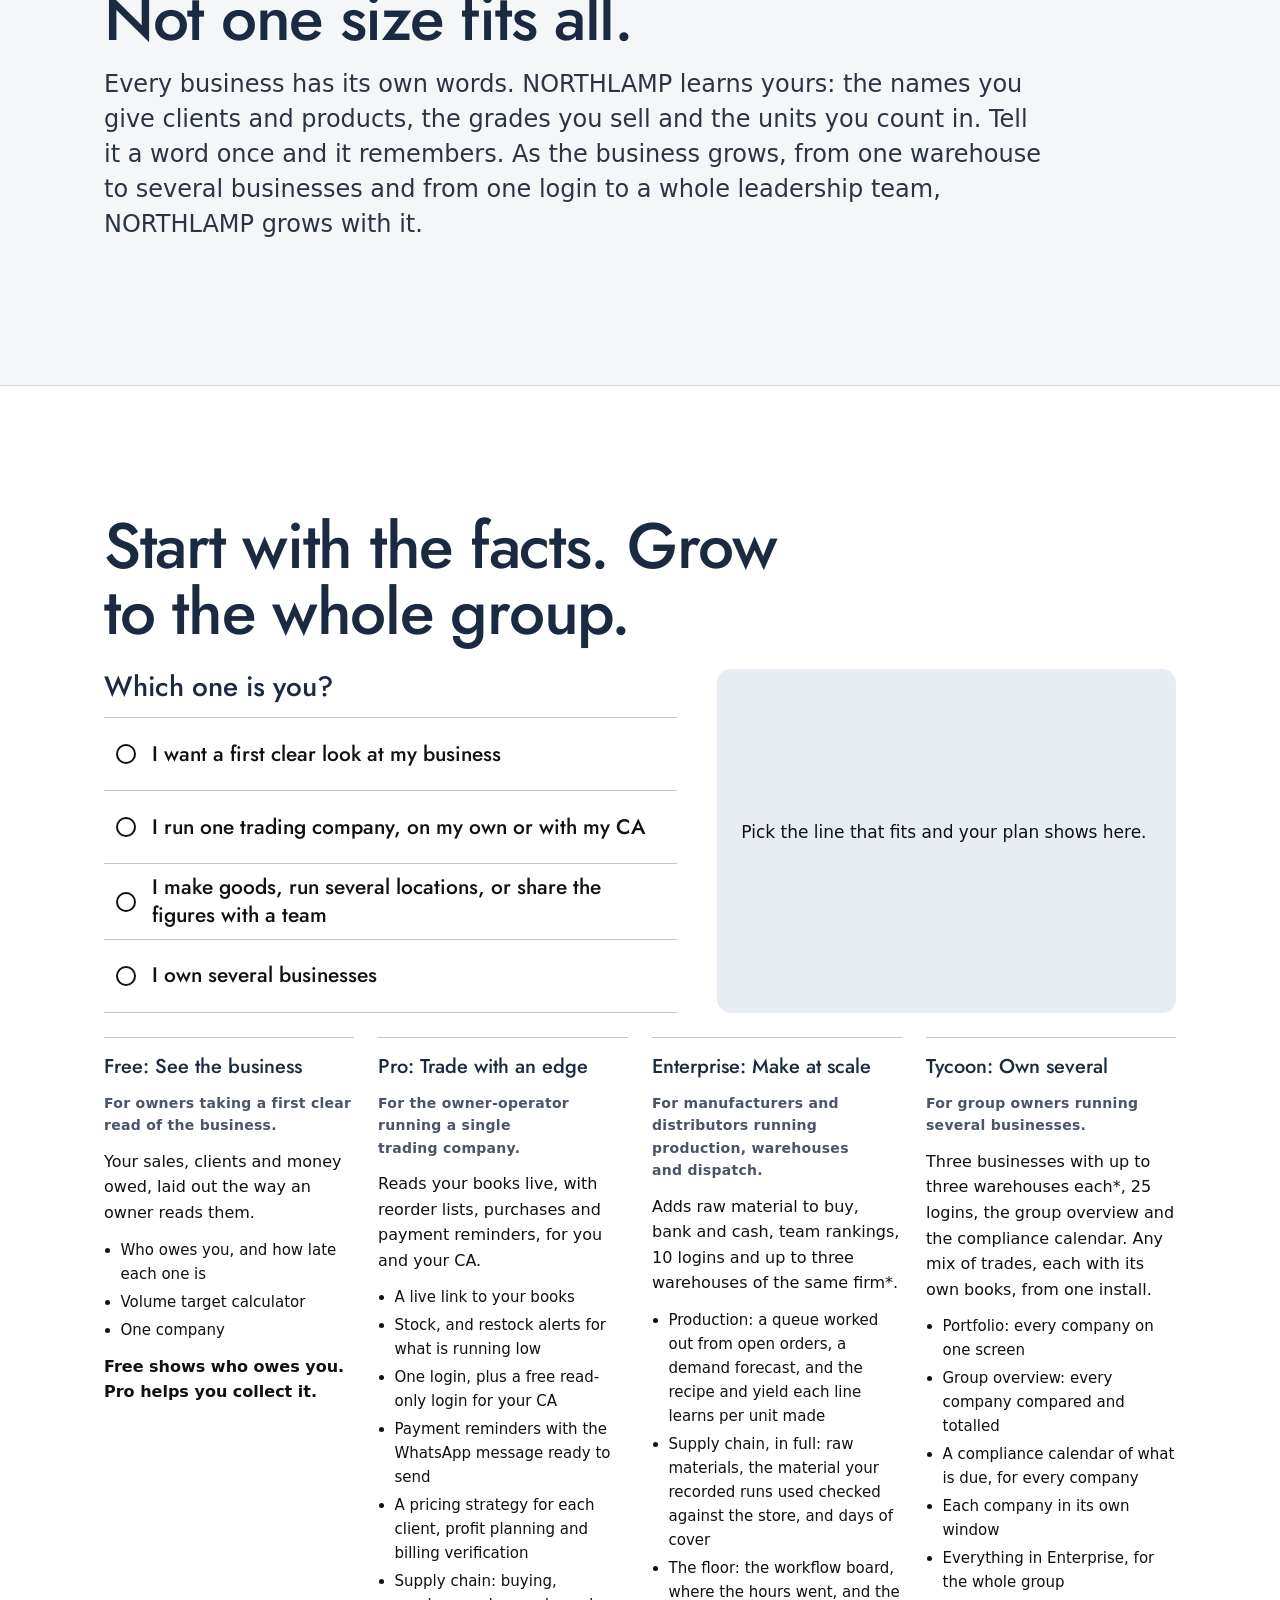
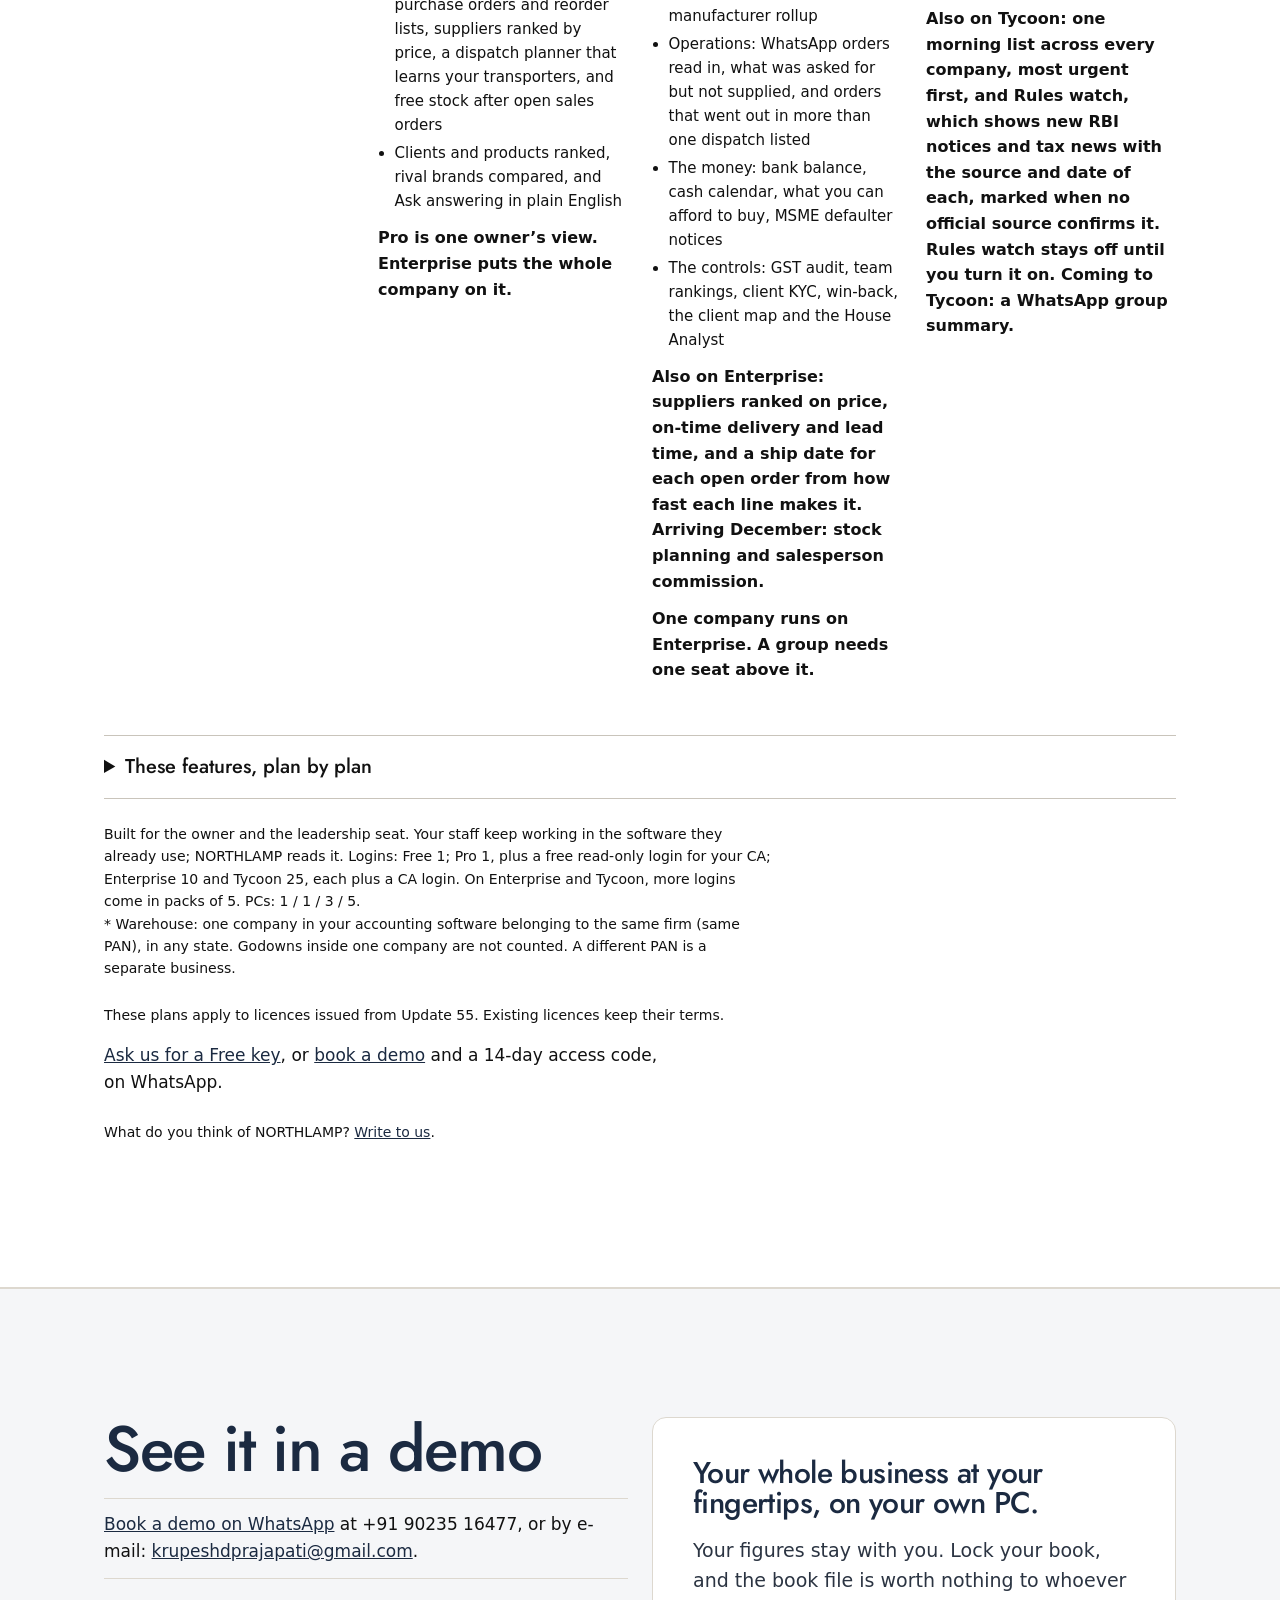
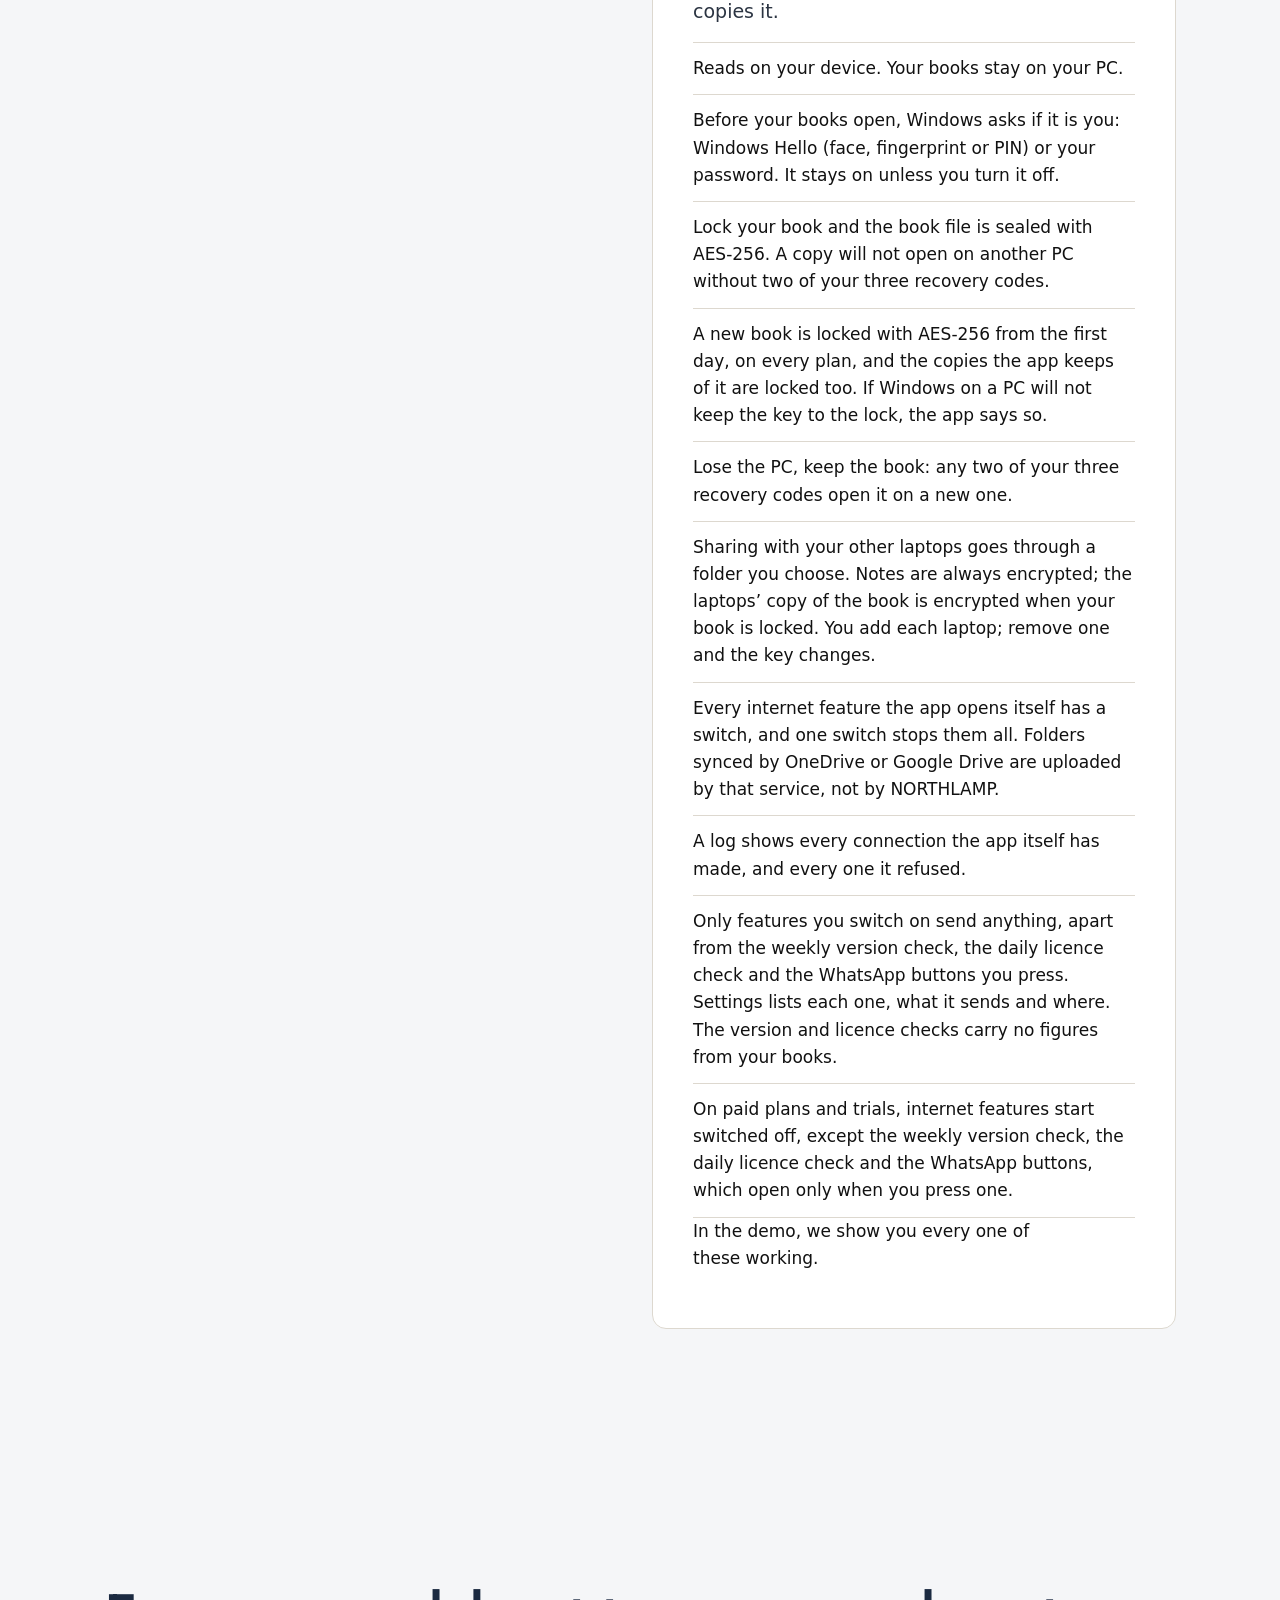
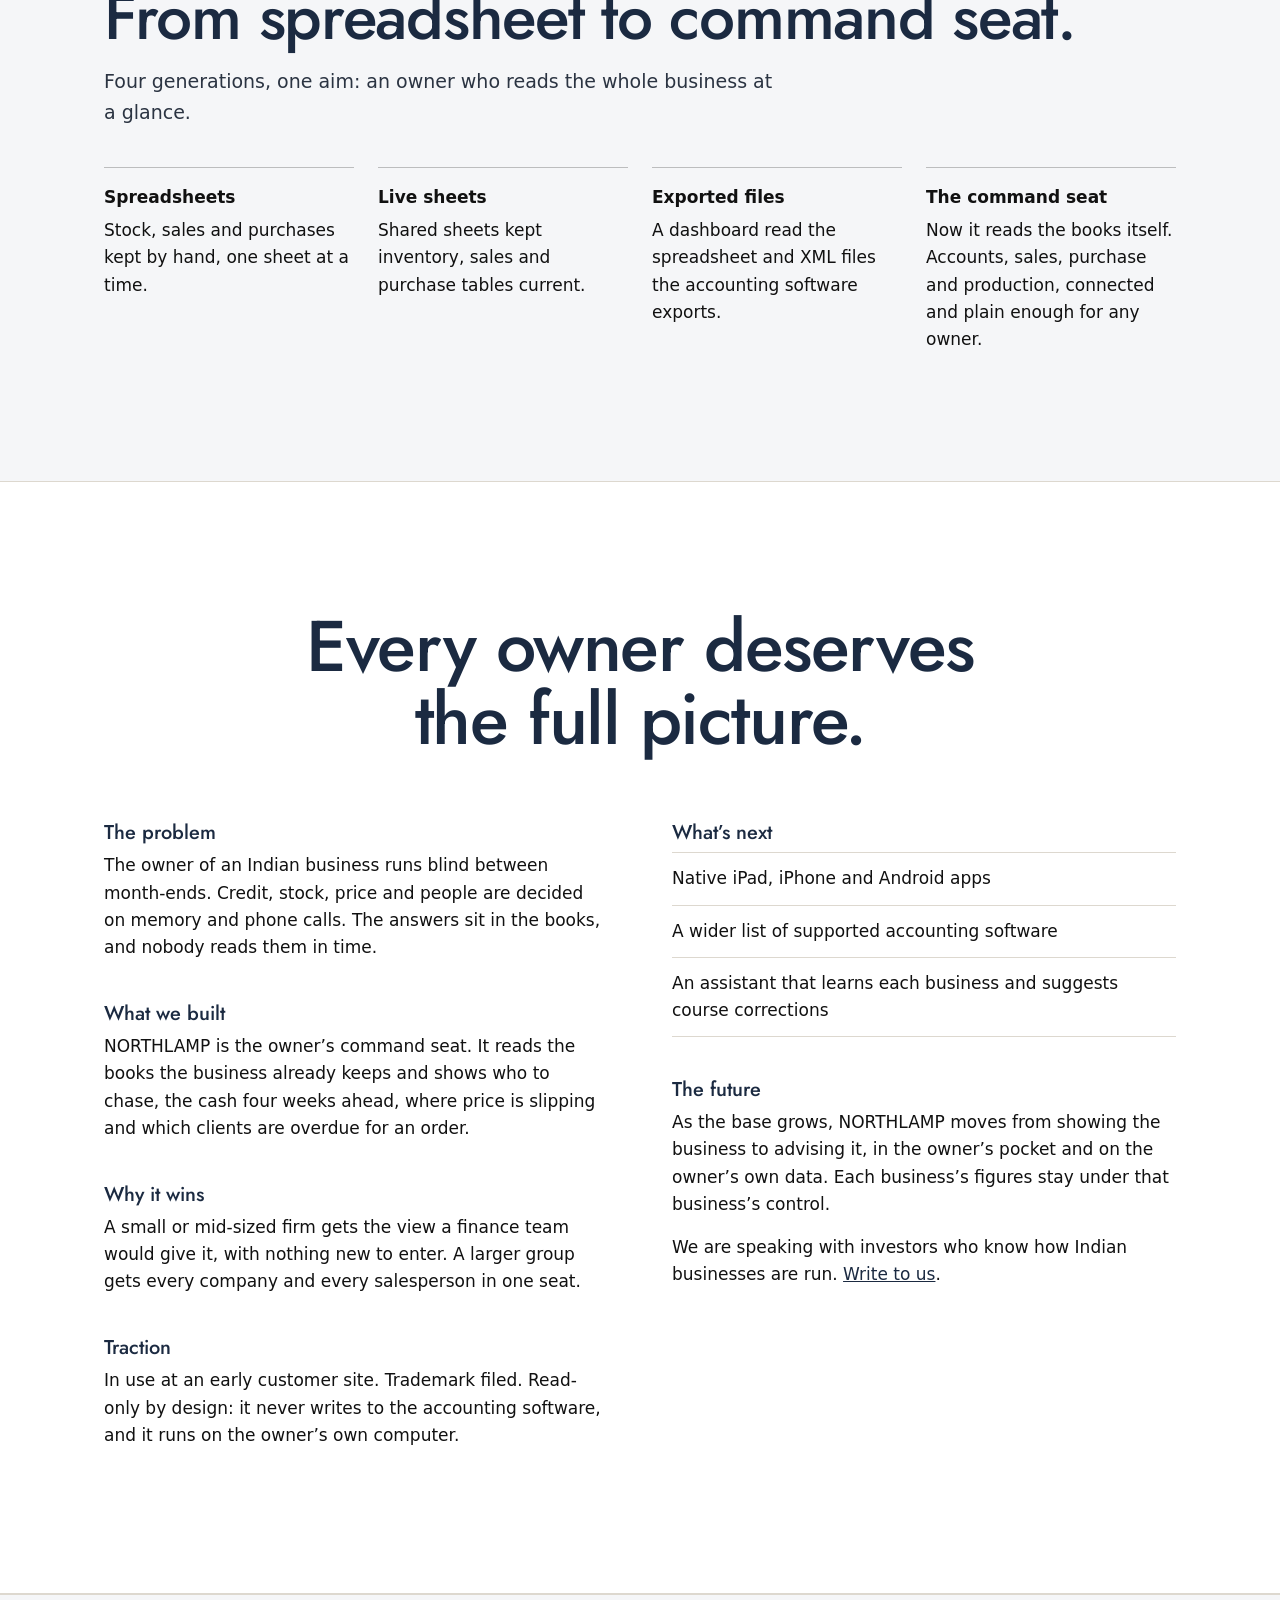
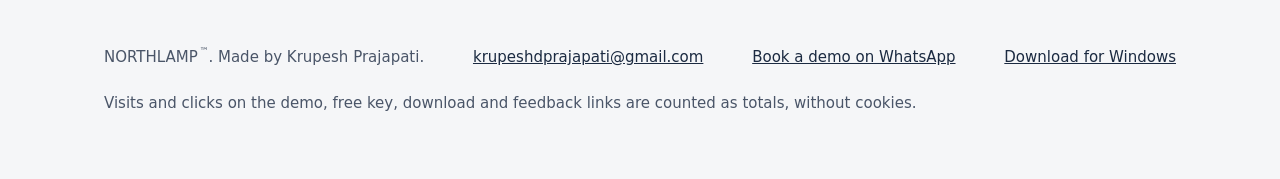
==== commit 1866871d: "One app picture: Today from Update 58 on the general-trade demo book replaces the 3-picture tour (ow" ====
--- a/index.html
+++ b/index.html
@@ -211,7 +211,7 @@
     section.band{padding:var(--s6) 0}
   }
 </style>
-<style>.frame{position:relative;overflow:hidden}</style><style>.f2{margin:var(--s4) 0 0}.f2 h3{margin:0 0 var(--s2);font-size:28px}.f2 fieldset{border:0;margin:0;padding:0;min-width:0}.f2 legend{font-size:17px;font-weight:600;padding:0;margin:0 0 var(--s1)}
+<style>.frame{position:relative;overflow:hidden}.shot-one .view{aspect-ratio:1600/854}.shot-one .view>.shot-link{height:auto}.shot-one .view img{width:100%;height:auto;object-fit:fill}</style><style>.f2{margin:var(--s4) 0 0}.f2 h3{margin:0 0 var(--s2);font-size:28px}.f2 fieldset{border:0;margin:0;padding:0;min-width:0}.f2 legend{font-size:17px;font-weight:600;padding:0;margin:0 0 var(--s1)}
 .f2 input{position:absolute;opacity:0;width:1px;height:1px}.f2 label{cursor:pointer;position:relative}.f2 label:has(:focus-visible){outline:2px solid currentColor;outline-offset:3px;border-radius:8px}.f2 .f-tag{font-weight:600;margin:0 0 var(--s2)}.f2 .ans{background:var(--navy-soft);border-radius:14px;padding:var(--s5) var(--s4)}.f2 .ans h3{font-size:40px;margin:0 0 4px}.f2 .ans p{max-width:38ch}.f2 .btn{margin-top:var(--s1)}
 @media (prefers-color-scheme:dark){.f2 .ans{background:#1A1D23}}.f2.c{display:grid;grid-template-columns:1.25fr 1fr;gap:var(--s5);align-items:stretch}.rows label{display:block;border-top:1px solid var(--line-2)}.rows label:last-child{border-bottom:1px solid var(--line-2)}.rows span{display:flex;align-items:center;gap:var(--s3);min-height:72px;padding:10px var(--s2);font:500 21px/1.3 var(--display)}.rows span::before{content:"";flex:none;width:20px;height:20px;border-radius:50%;border:2px solid currentColor;box-sizing:border-box}.rows input:checked+span::before{border-width:6px}.rows label:hover span,.rows input:checked+span{background:var(--navy-soft)}
 @media (prefers-color-scheme:dark){.rows label:hover span,.rows input:checked+span{background:#262A32}}
@@ -247,22 +247,11 @@
   </div>
 </section>
 <section class="tour" aria-label="The app">
-  <div class="wrap tour-grid">
-    <ol class="tour-steps">
-      <li><h3>Today</h3><p>What needs you, in order.</p></li>
-      <li><h3>Money</h3><p>Receivables by age, and who to call first.</p></li>
-      <li><h3>Clients</h3><p>Who buys from you, and what they buy more or less of.</p></li>
-    </ol>
-    <div class="tour-pin"><div class="tour-frames">
-      <figure>
-      <div class="frame"><div class="bar" aria-hidden="true"><img src="shared/assets/northlamp_mark_starC.svg" alt=""></div><span class="view"><a class="shot-link" href="shared/shots/b826_hub_today_1920x1080_v4.png"><img src="shared/shots/b826_hub_today_1920x1080_v4.png" width="1920" height="1080" alt="Today on a demo book: Clients to call comes first, then four cards to act on: Credit, Reordering, Pricing, and Spending on stock."></a></span></div>
-      <figcaption><b>Today</b>Clients to call first, then the cards to act on.<span class="sample">Demo book. Names and figures are invented. <span class="note-crop">Tap or click for the full screen.</span><span class="note-full">Tap or click to enlarge.</span></span></figcaption>
+  <div class="wrap">
+    <figure class="shot-one">
+      <div class="frame"><div class="bar" aria-hidden="true"><img src="shared/assets/northlamp_mark_starC.svg" alt=""></div><span class="view"><a class="shot-link" href="shared/shots/today_u58.png"><img src="shared/shots/today_u58.png" width="1600" height="854" alt="The To act on screen on a demo book. The date and this month's sales come first, then the first card, Chase top 3 first, with a Chase payments button. Below it: Hold steady, Hold prices, Safe to spend &#8377;8.30L, and 5 clients to call."></a></span></div>
+      <figcaption>What to do first, and how each answer was worked out.<span class="sample">Demo book. Names and figures are invented. Tap or click to enlarge.</span></figcaption>
     </figure>
-      <figure><div class="frame"><div class="bar" aria-hidden="true"><img src="shared/assets/northlamp_mark_starC.svg" alt=""></div><span class="view"><a class="shot-link" href="shared/shots/b826_hub_money_1920x1080_v4.png"><img src="shared/shots/b826_hub_money_1920x1080_v4.png" width="1920" height="1080" loading="lazy" alt="Money on a demo book: billed and received this year, who owes you, and payment reminders."></a></span></div>
-        <figcaption><b>Money</b>Billed, received and owed. Payment reminders come with a paid plan.<span class="sample">Demo book. Names and figures are invented. <span class="note-crop">Tap or click for the full screen.</span><span class="note-full">Tap or click to enlarge.</span></span></figcaption></figure>
-      <figure><div class="frame"><div class="bar" aria-hidden="true"><img src="shared/assets/northlamp_mark_starC.svg" alt=""></div><span class="view"><a class="shot-link" href="shared/shots/b826_hub_clients_1920x1080_v3.png"><img src="shared/shots/b826_hub_clients_1920x1080_v3.png" width="1920" height="1080" loading="lazy" alt="Clients on a demo book: the directory ranked by sales, a client profile, and buying shifts by product."></a></span></div>
-        <figcaption><b>Clients</b>Clients ranked by sales, a profile for each, and shifts in what they buy.<span class="sample">Demo book. Names and figures are invented. <span class="note-crop">Tap or click for the full screen.</span><span class="note-full">Tap or click to enlarge.</span></span></figcaption></figure>
-    </div></div>
   </div>
 </section>
 
@@ -442,7 +431,6 @@
 function card(n){return '<h3>'+n+'</h3><p class="f-tag">'+P[n][0]+'</p><p>'+P[n][1]+'</p><a class="btn" href="'+(n==="Free"?"https://wa.me/919023516477?text=Hello%20NORTHLAMP%2C%20I%20would%20like%20a%20free%20key.":"https://wa.me/919023516477?text=Hello%20NORTHLAMP%2C%20I%20would%20like%20a%20demo.")+'" data-goatcounter-click="'+(n==="Free"?"key-finder":"demo-finder")+'">'+(n==="Free"?"Ask for a free key on WhatsApp":"Book a demo on WhatsApp")+'</a>';}
 document.querySelector("#finder form").addEventListener("change",function(e){document.getElementById("ans").innerHTML=card(e.target.value);mark(e.target.value);if(window.goatcounter&&goatcounter.bind_events)goatcounter.bind_events();});})();
 </script>
-<script src="shared/motion/tour.js" defer></script>
 <script data-goatcounter="https://northlamp.goatcounter.com/count" async src="shared/stats/goatcounter-count.js"></script>
 <script src="shared/motion/upgrades.js" defer></script></body>
 </html>
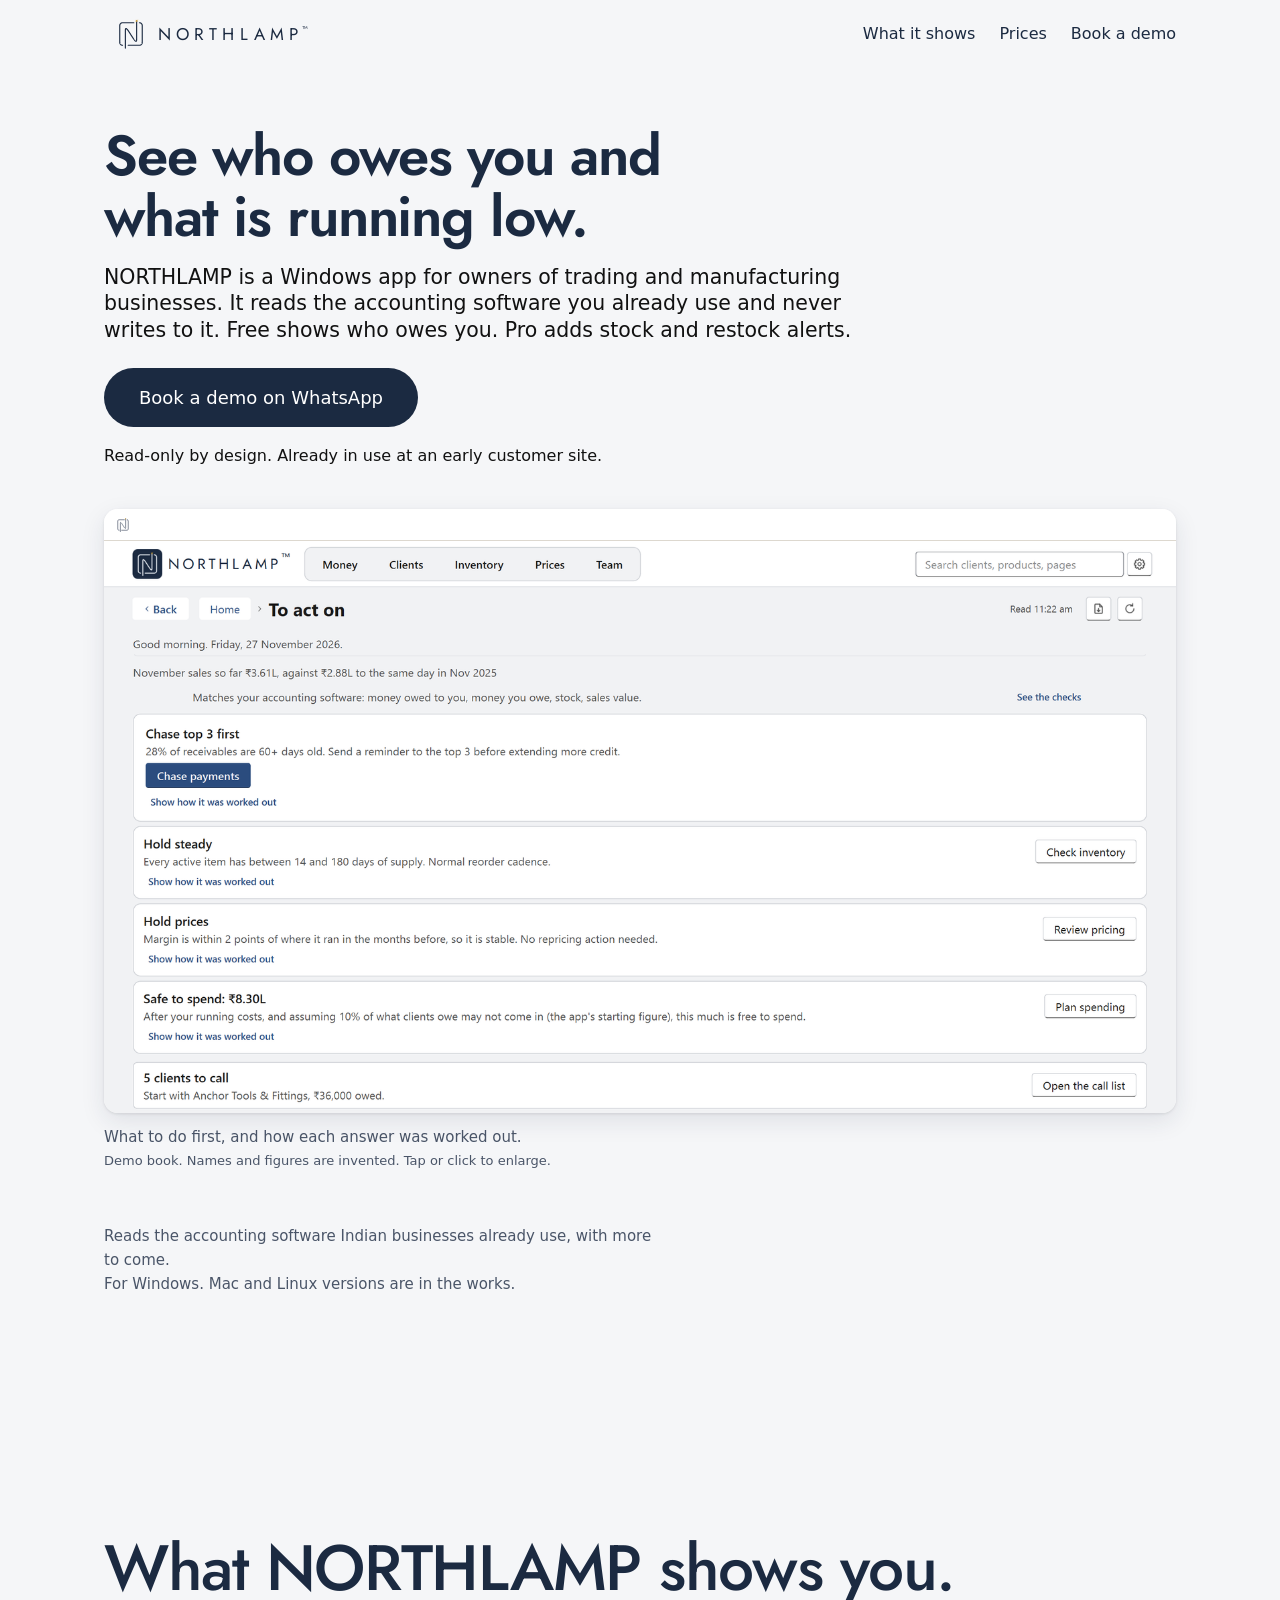
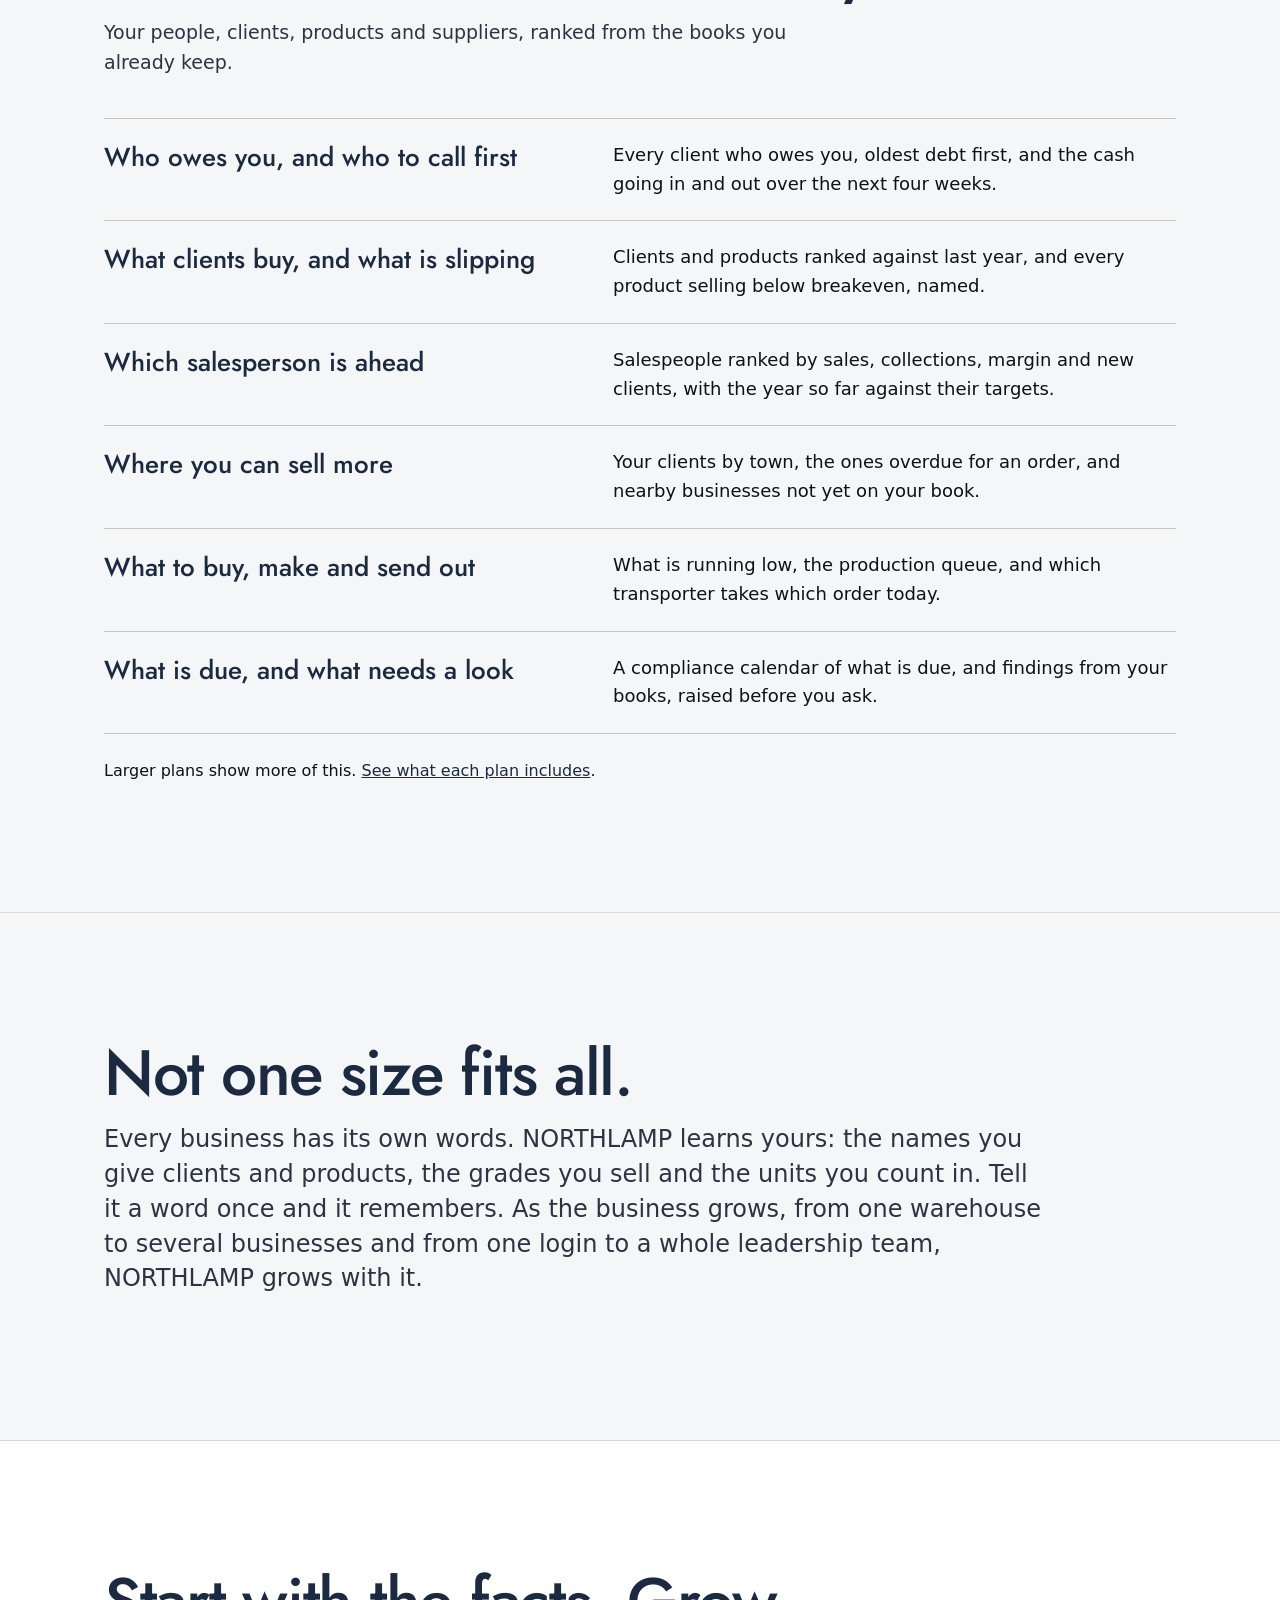
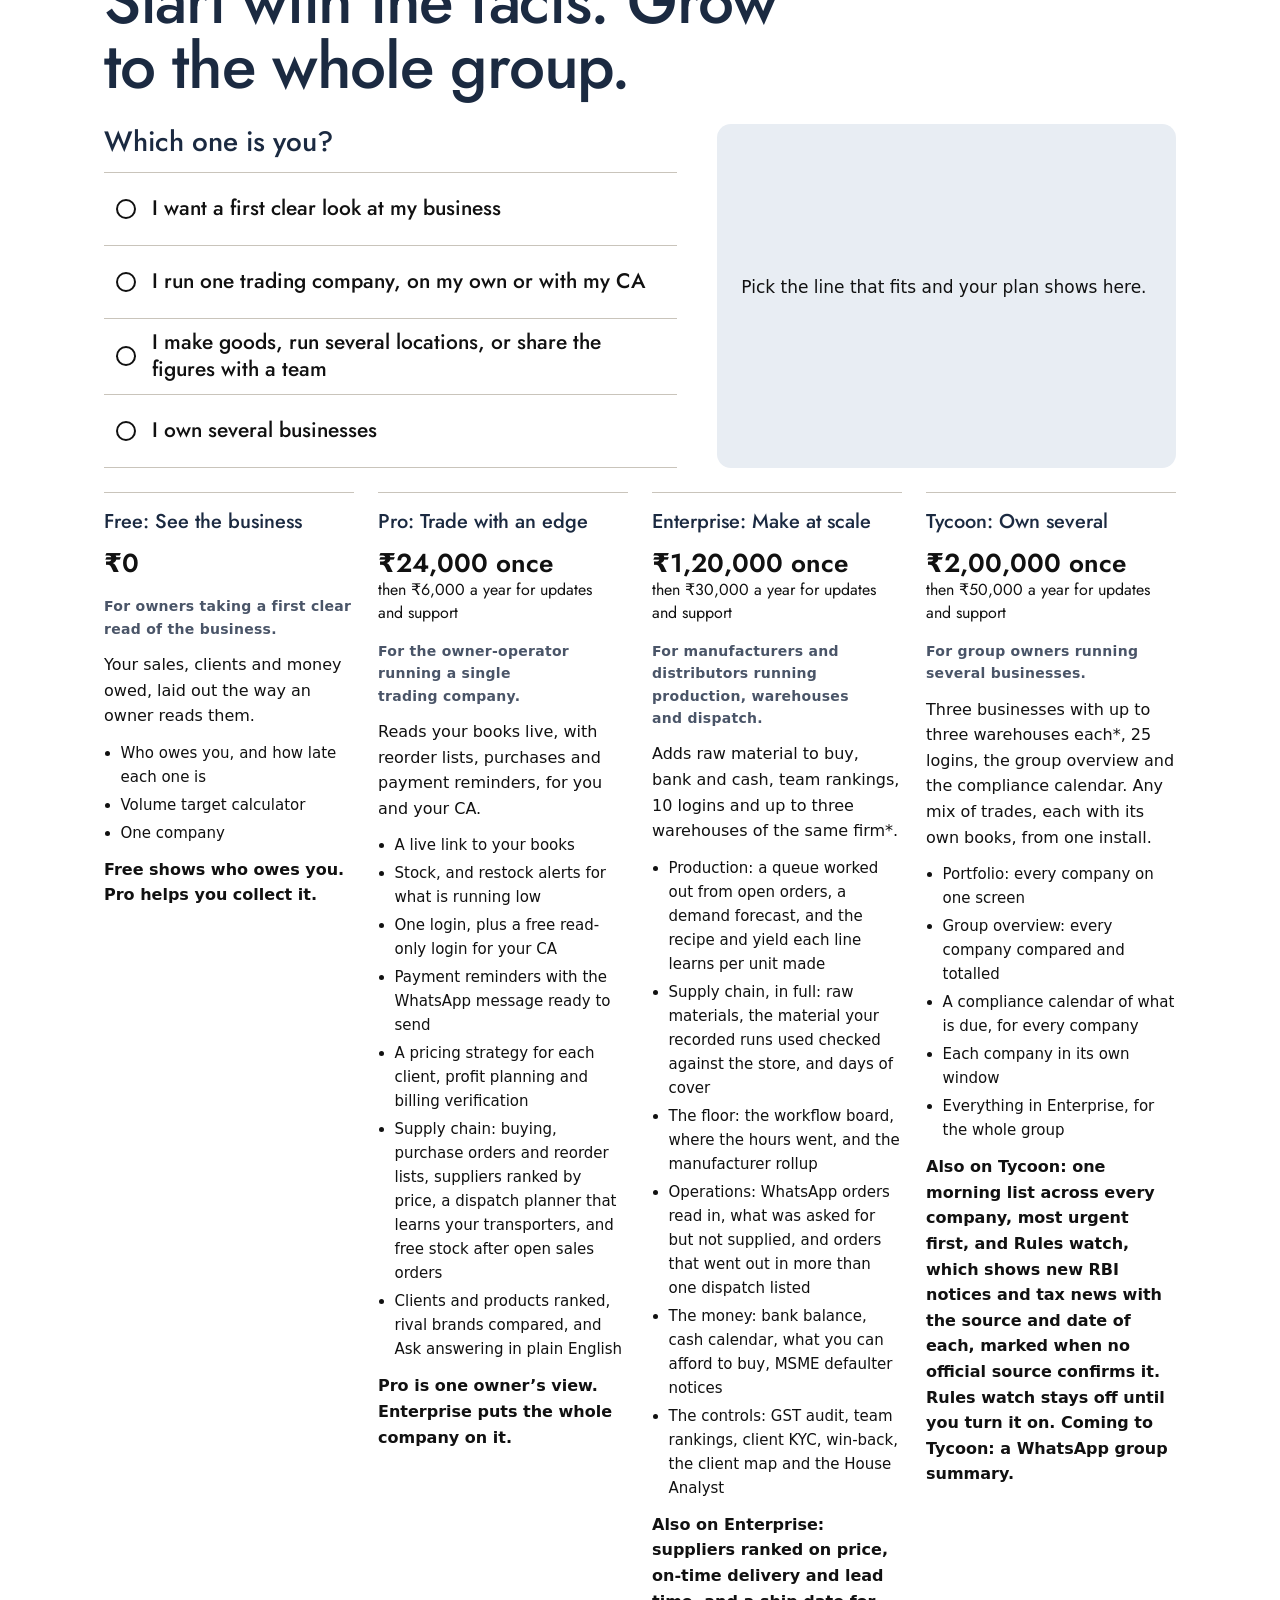
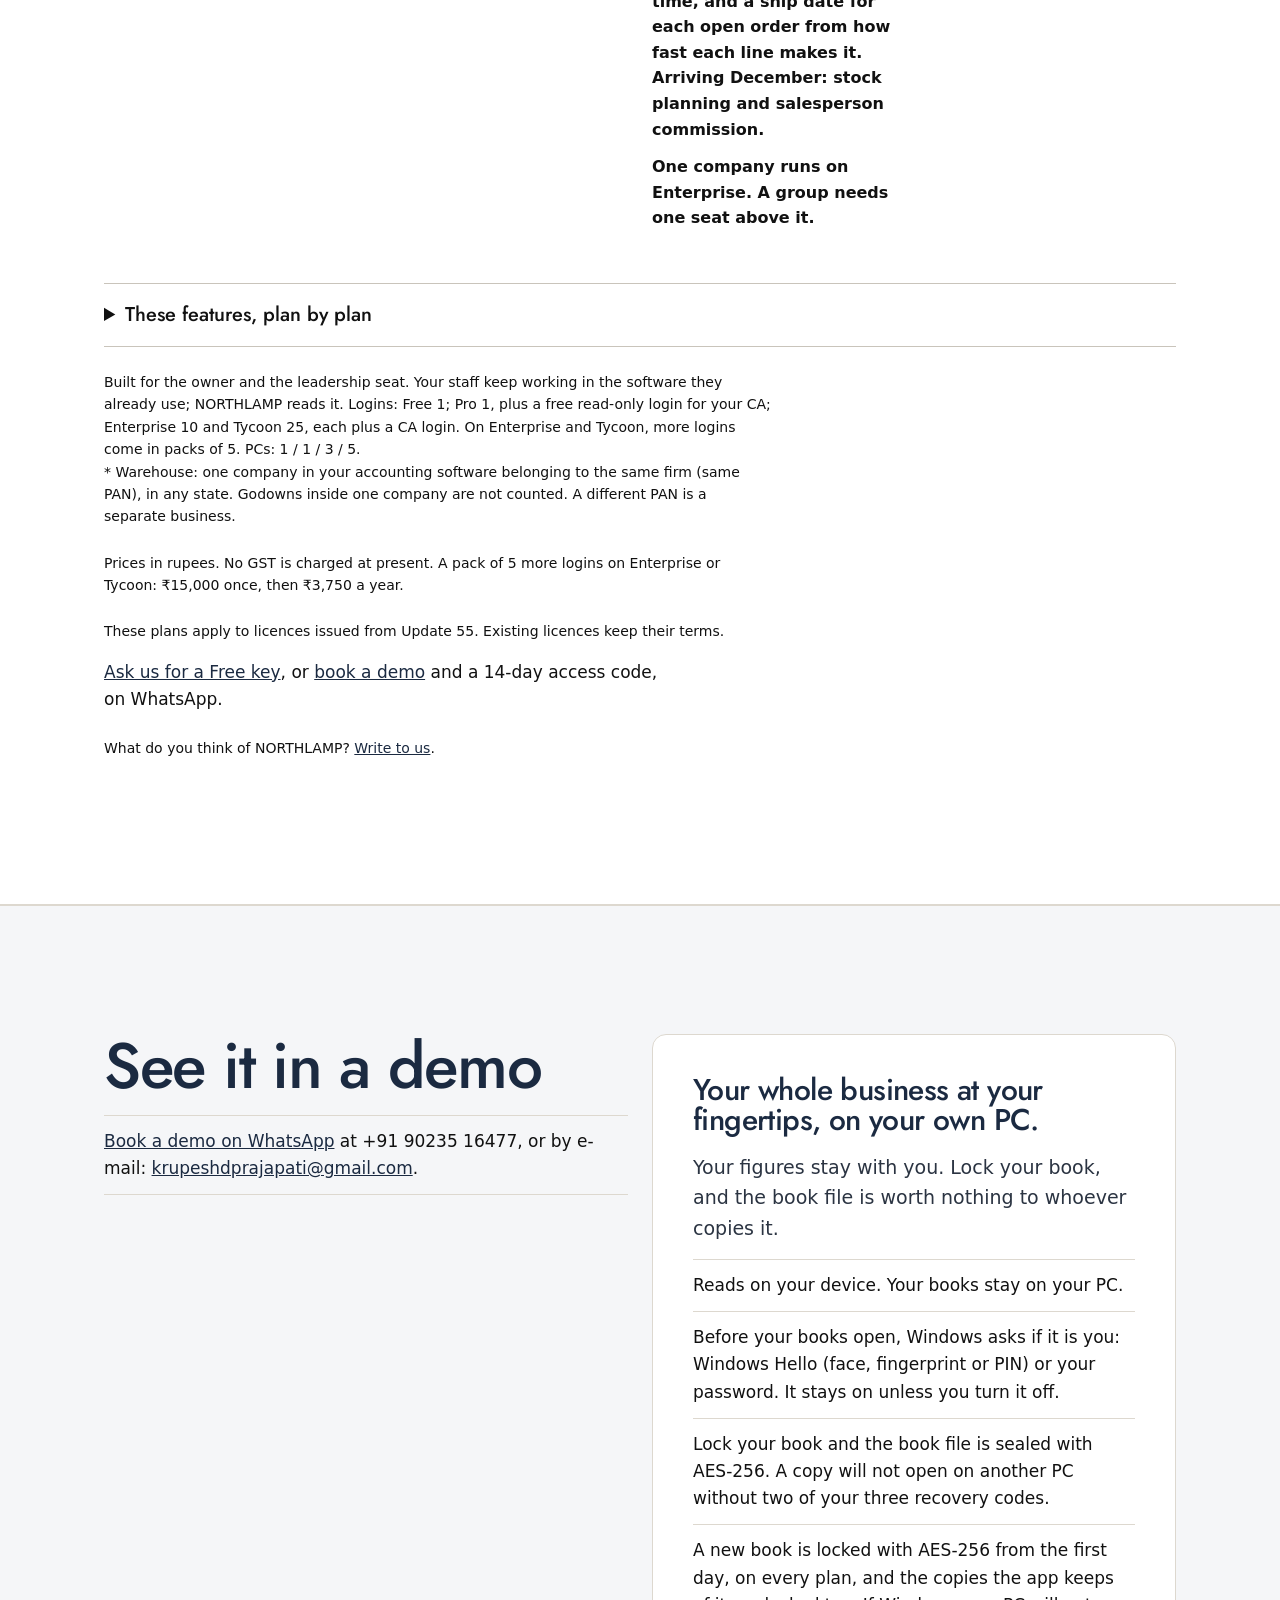
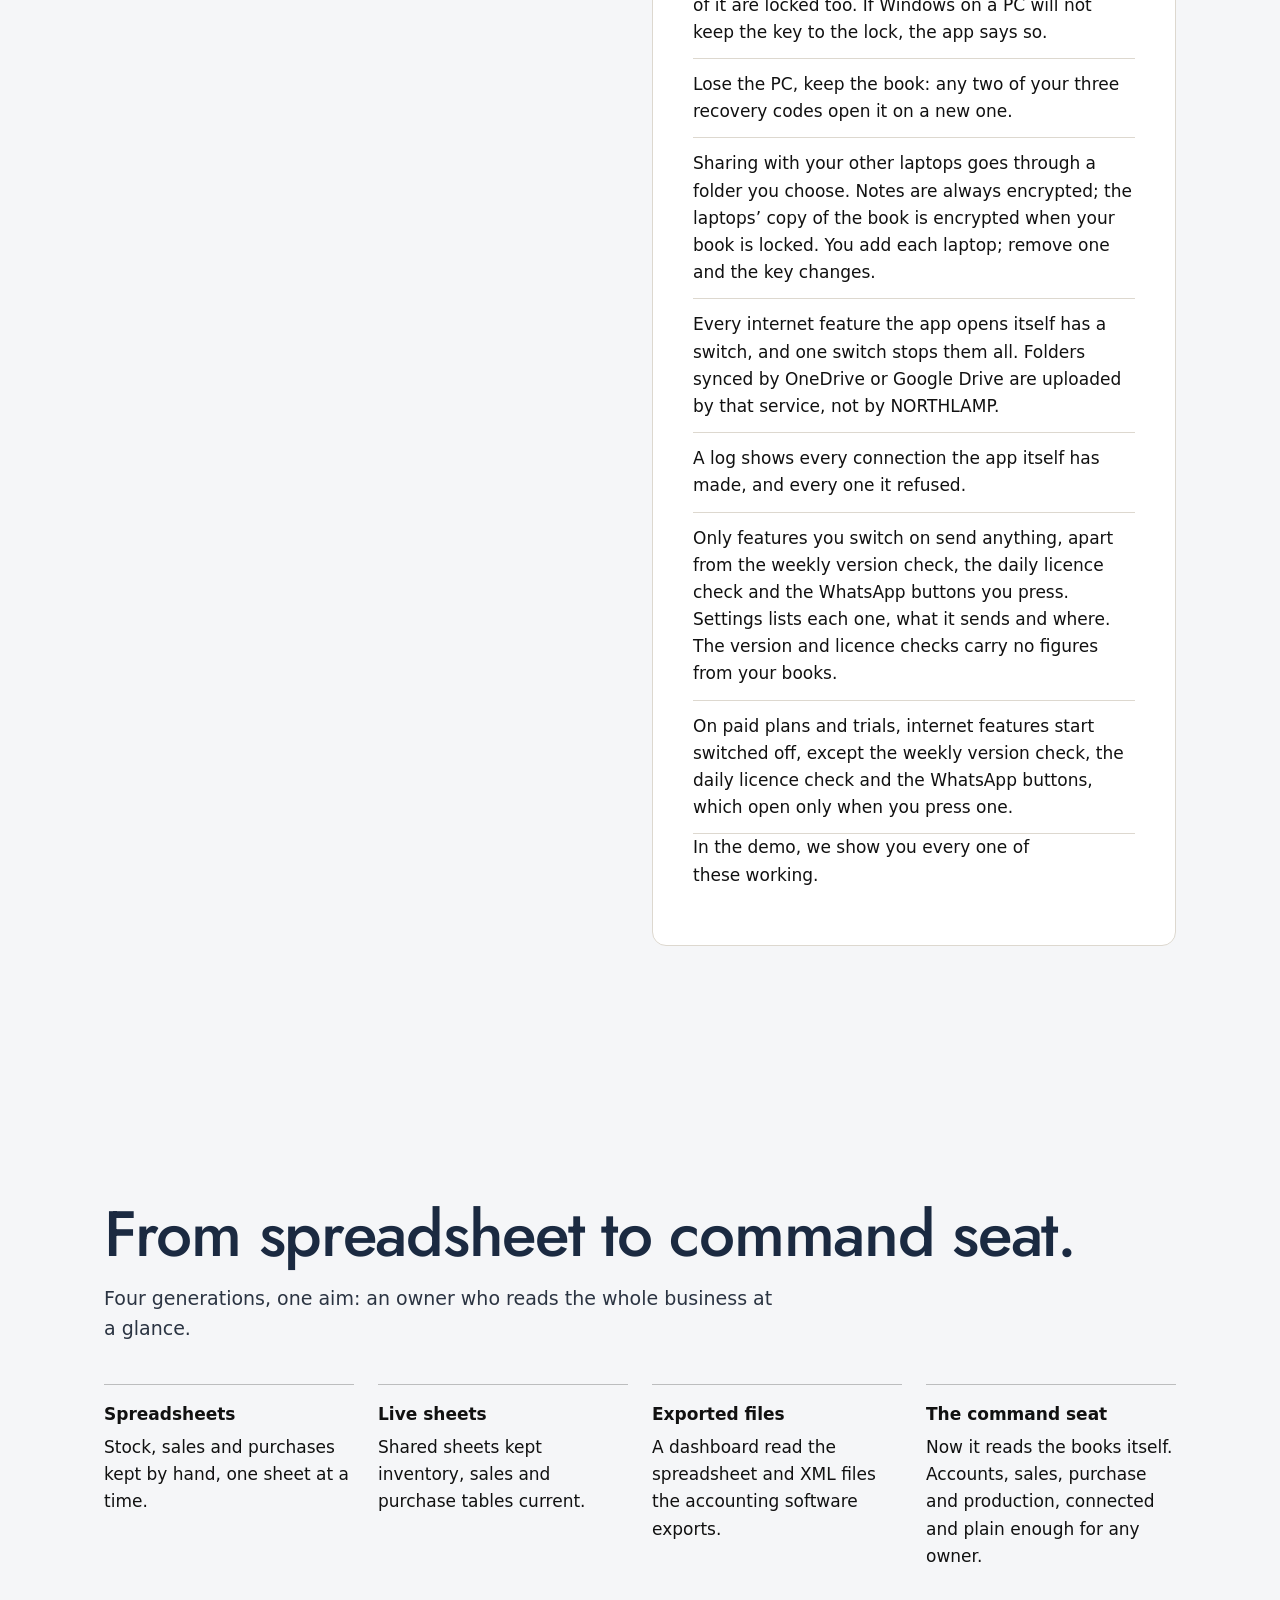
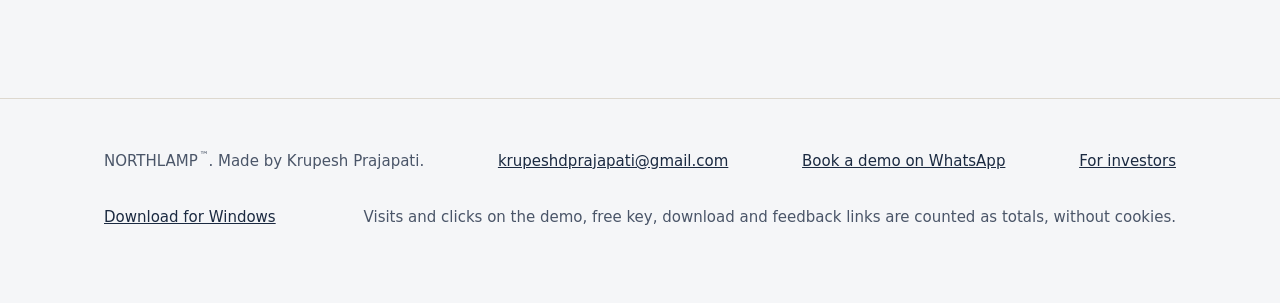
==== commit 83b4a9ec: "C-086: job headline, Today picture in the first screen, investors on their own page, prices on every" ====
--- a/index.html
+++ b/index.html
@@ -218,7 +218,20 @@
 .f2.c .ans{min-height:300px;display:flex;flex-direction:column;justify-content:center;align-items:flex-start}
 @media (max-width:760px){.f2.c{grid-template-columns:1fr;gap:var(--s4)}.rows span{font-size:18px;min-height:64px;padding:10px 4px}.f2.c .ans{min-height:0;padding:var(--s4) var(--s3)}}</style><style>.sv-note{margin:var(--s4) 0 0;font-size:16px}.allf{margin-top:var(--s5);border-top:1px solid var(--line-2);border-bottom:1px solid var(--line-2)}.allf summary{cursor:pointer;font:500 20px/1.3 var(--display);padding:18px 0;min-height:44px}.allf-g{display:grid;grid-template-columns:repeat(4,1fr);gap:var(--s4);padding:var(--s2) 0 var(--s4)}.allf-g h3{font-size:20px;margin:0 0 var(--s2)}.allf-g ul{list-style:none;margin:0;padding:0;font-size:15px}.allf-g li{padding:7px 0;border-top:1px solid var(--line)}
 @media (max-width:1024px){.allf-g{grid-template-columns:1fr 1fr}}@media (max-width:640px){.allf-g{grid-template-columns:1fr}}.sv{margin:var(--s5) 0 0;padding:0}.sv div{display:grid;grid-template-columns:1fr 1.2fr;gap:var(--s5);padding:22px 0;border-top:1px solid var(--line-2)}.sv div:last-child{border-bottom:1px solid var(--line-2)}.sv dt{font:500 26px/1.25 var(--display);color:var(--navy)}.sv dd{margin:0;font-size:18px;max-width:52ch}
-@media (prefers-color-scheme:dark){.sv dt{color:#fff}}@media (max-width:760px){.sv div{grid-template-columns:1fr;gap:6px;padding:18px 0}.sv dt{font-size:22px}.sv dd{font-size:17px}}</style></head>
+@media (prefers-color-scheme:dark){.sv dt{color:#fff}}@media (max-width:760px){.sv div{grid-template-columns:1fr;gap:6px;padding:18px 0}.sv dt{font-size:22px}.sv dd{font-size:17px}}</style><style>/* C-086 draft 27 Nov: job headline, Today picture in the first screen, prices */
+.hero{min-height:0;display:block;padding:clamp(104px,14svh,150px) 0 var(--s5)}
+.hero-mark{display:none}
+.hero-copy{padding-top:0;padding-bottom:0}
+.hero h1{font-size:clamp(34px,4.4vw,60px);line-height:1.08;letter-spacing:-.02em;max-width:22ch;margin:0 0 var(--s3)}
+.hero .hero-line{font-size:clamp(18px,1.6vw,22px);margin:0 0 var(--s4);max-width:58ch}
+.hero .trust{margin:var(--s3) 0 0;font-size:16px}
+.hero .shot-one{margin:var(--s5) 0 0}
+@media (max-width:640px){.shot-one .view{aspect-ratio:1152/296}}
+.rung .price{font-family:var(--display);font-size:26px;line-height:1.25;font-weight:600;margin:var(--s2) 0 var(--s3)}
+.rung .price span{display:block;font-size:16px;font-weight:400;line-height:1.4}
+.f-price{font-weight:600;margin:0 0 var(--s3)}
+@media (max-width:760px){.hero{padding-top:124px}.hero-copy{padding-top:0;padding-bottom:0}.hero h1{font-size:32px}.hero .shot-one{margin-top:var(--s4)}}
+</style></head>
 <body>
 <a class="skip" href="#main">Skip to the page</a>
 <header class="top">
@@ -226,7 +239,7 @@
     <a class="brand" href="#main" aria-label="NORTHLAMP, top of page"><picture><source srcset="shared/assets/northlamp_mark_starC_dark.svg" media="(prefers-color-scheme: dark)"><img src="shared/assets/northlamp_mark_starC.svg" alt=""></picture><span class="wordmark">NORTHLAMP<sup class="tm">&trade;</sup></span></a>
     <nav class="nav" aria-label="Page">
       <a href="#owners">What it shows</a>
-      <a href="#investors">For investors</a>
+      <a href="#plans">Prices</a>
       <a data-goatcounter-click="demo-1" class="nav-dl" href="https://wa.me/919023516477?text=Hello%20NORTHLAMP%2C%20I%20would%20like%20a%20demo.">Book a demo</a>
     </nav>
   </div>
@@ -236,25 +249,21 @@
 <section class="hero" id="download" data-ground="auto">
   <div class="hero-mark" aria-hidden="true"><picture><source srcset="shared/assets/northlamp_mark_starC_dark.svg" media="(prefers-color-scheme: dark)"><img data-mark-target src="shared/assets/northlamp_mark_starC.svg" width="64" height="64" alt=""></picture></div>
   <div class="wrap hero-copy">
-      <h1>Run the business from the command seat.</h1>
-      <p class="hero-line">Your books already know. Now you do.</p>
+      <h1>See who owes you and what is running low.</h1>
+      <p class="hero-line">NORTHLAMP is a Windows app for owners of trading and manufacturing businesses. It reads the accounting software you already use and never writes to it. Free shows who owes you. Pro adds stock and restock alerts.</p>
       <div class="cta"><a data-goatcounter-click="demo-2" class="btn" href="https://wa.me/919023516477?text=Hello%20NORTHLAMP%2C%20I%20would%20like%20a%20demo.">Book a demo on WhatsApp</a></div>
-  </div>
-</section>
-<section class="hero-more">
-  <div class="wrap">
-    <p class="works">Reads the accounting software Indian businesses already use, with more to come.<br>For Windows. Mac and Linux versions are in the works.</p>
-  </div>
-</section>
-<section class="tour" aria-label="The app">
-  <div class="wrap">
-    <figure class="shot-one">
-      <div class="frame"><div class="bar" aria-hidden="true"><img src="shared/assets/northlamp_mark_starC.svg" alt=""></div><span class="view"><a class="shot-link" href="shared/shots/today_u58.png"><img src="shared/shots/today_u58.png" width="1600" height="854" alt="The To act on screen on a demo book. The date and this month's sales come first, then the first card, Chase top 3 first, with a Chase payments button. Below it: Hold steady, Hold prices, Safe to spend &#8377;8.30L, and 5 clients to call."></a></span></div>
+      <p class="trust">Read-only by design. Already in use at an early customer site.</p>
+      <figure class="shot-one">
+      <div class="frame"><div class="bar" aria-hidden="true"><img src="shared/assets/northlamp_mark_starC.svg" alt=""></div><span class="view"><a class="shot-link" href="shared/shots/today_u58.png"><picture><source media="(max-width:640px)" srcset="shared/shots/today_u58_card.png" width="1152" height="296"><img src="shared/shots/today_u58.png" width="1600" height="854" alt="The To act on screen on a demo book. The date and this month's sales come first, then the first card, Chase top 3 first, with a Chase payments button. Below it: Hold steady, Hold prices, Safe to spend &#8377;8.30L, and 5 clients to call."></picture></a></span></div>
       <figcaption>What to do first, and how each answer was worked out.<span class="sample">Demo book. Names and figures are invented. Tap or click to enlarge.</span></figcaption>
     </figure>
   </div>
 </section>
-
+<section class="hero-more">
+  <div class="wrap">
+    <p class="works">Reads the accounting software Indian businesses already use, with more to come.<br>For Windows. Mac and Linux versions are in the works.</p>
+  </div>
+</section>
 <section class="band" id="owners">
   <div class="wrap">
     <h2>What NORTHLAMP shows you.</h2>
@@ -278,6 +287,7 @@
     <div class="ladder" id="ladder">
       <div class="rung">
         <h3>Free: See the business</h3>
+        <p class="price">&#8377;0</p>
         <p class="for">For owners taking a first clear read of the business.</p>
         <p>Your sales, clients and money owed, laid out the way an owner reads them.</p>
         <ul>
@@ -289,6 +299,7 @@
       </div>
       <div class="rung">
         <h3>Pro: Trade with an edge</h3>
+        <p class="price">&#8377;24,000 once<span>then &#8377;6,000 a year for updates and support</span></p>
         <p class="for">For the owner-operator running a single trading company.</p>
         <p>Reads your books live, with reorder lists, purchases and payment reminders, for you and your CA.</p>
         <ul>
@@ -304,6 +315,7 @@
       </div>
       <div class="rung">
         <h3>Enterprise: Make at scale</h3>
+        <p class="price">&#8377;1,20,000 once<span>then &#8377;30,000 a year for updates and support</span></p>
         <p class="for">For manufacturers and distributors running production, warehouses and dispatch.</p>
         <p>Adds raw material to buy, bank and cash, team rankings, 10 logins and up to three warehouses of the same firm*.</p>
         <ul>
@@ -319,6 +331,7 @@
       </div>
       <div class="rung">
         <h3>Tycoon: Own several</h3>
+        <p class="price">&#8377;2,00,000 once<span>then &#8377;50,000 a year for updates and support</span></p>
         <p class="for">For group owners running several businesses.</p>
         <p>Three businesses with up to three warehouses each*, 25 logins, the group overview and the compliance calendar. Any mix of trades, each with its own books, from one install.</p>
         <ul>
@@ -333,6 +346,7 @@
     </div>
     <details class="allf"><summary>These features, plan by plan</summary><div class="allf-g"><div><h3>Free</h3><ul><li>Who owes you, oldest debt first</li></ul></div><div><h3>Pro adds</h3><ul><li>Who to chase first</li><li>What your clients buy more or less of than before</li><li>Which clients moved to which product groups</li><li>Clients and products ranked, with growth on last year</li><li>Suppliers ranked by price</li><li>Products selling below breakeven, named</li><li>Every sale checked against the price that client agreed</li><li>Your rivals&rsquo; prices, kept beside your own</li><li>Businesses near your towns that are not yet on your book</li><li>What is running low, and a reorder built for you</li><li>Each item you buy: its rate over the months, by supplier</li><li>Today&rsquo;s dispatch: which transporter takes which order</li></ul></div><div><h3>Enterprise adds</h3><ul><li>Cash calendar: the next four weeks in and out</li><li>Can you afford this purchase, answered in one card</li><li>Late-payment interest owed to you as a registered MSME</li><li>Salespeople ranked by sales, collections, margin and new clients</li><li>One score per salesperson, on weights you set</li><li>Each salesperson&rsquo;s products, best product and collection rate</li><li>Sales targets, and the year so far against them</li><li>Contests with prizes: new clients, collection, one product, profit</li><li>Your clients by town, sized by sales</li><li>The towns each salesperson reaches, on a map</li><li>Clients overdue for an order, sorted into who is worth a call</li><li>A production queue, recipes and a demand forecast</li><li>WhatsApp orders read in; what was asked for and not supplied</li><li>Findings from your books, raised before you ask</li></ul></div><div><h3>Tycoon adds</h3><ul><li>A compliance calendar of what is due</li></ul></div></div></details>
     <p class="ladder-note">Built for the owner and the leadership seat. Your staff keep working in the software they already use; NORTHLAMP reads it. Logins: Free 1; Pro 1, plus a free read-only login for your CA; Enterprise 10 and Tycoon 25, each plus a CA login. On Enterprise and Tycoon, more logins come in packs of 5. PCs: 1 / 1 / 3 / 5.<br>* Warehouse: one company in your accounting software belonging to the same firm (same PAN), in any state. Godowns inside one company are not counted. A different PAN is a separate business.</p>
+    <p class="ladder-note">Prices in rupees. No GST is charged at present. A pack of 5 more logins on Enterprise or Tycoon: &#8377;15,000 once, then &#8377;3,750 a year.</p>
     <p class="ladder-note">These plans apply to licences issued from Update 55. Existing licences keep their terms.</p>
     <p class="ladder-cta"><a data-goatcounter-click="key-1" href="https://wa.me/919023516477?text=Hello%20NORTHLAMP%2C%20I%20would%20like%20a%20free%20key.">Ask us for a Free key</a>, or <a data-goatcounter-click="demo-3" href="https://wa.me/919023516477?text=Hello%20NORTHLAMP%2C%20I%20would%20like%20a%20demo.">book a demo</a> and a 14-day access code, on WhatsApp.</p>
     <p class="ladder-note">What do you think of NORTHLAMP? <a data-goatcounter-click="feedback" href="mailto:krupeshdprajapati@gmail.com?subject=Feedback%20on%20NORTHLAMP">Write to us</a>.</p>
@@ -386,34 +400,6 @@
   </div>
 </section>
 
-<section class="band white inv" id="investors" aria-labelledby="inv-h">
-  <div class="wrap">
-    <h2 class="inv-head" id="inv-h">Every owner deserves the full picture.</h2>
-    <div class="two">
-      <div class="col">
-        <h3>The problem</h3>
-        <p>The owner of an Indian business runs blind between month-ends. Credit, stock, price and people are decided on memory and phone calls. The answers sit in the books, and nobody reads them in time.</p>
-        <h3>What we built</h3>
-        <p>NORTHLAMP is the owner&rsquo;s command seat. It reads the books the business already keeps and shows who to chase, the cash four weeks ahead, where price is slipping and which clients are overdue for an order.</p>
-        <h3>Why it wins</h3>
-        <p>A small or mid-sized firm gets the view a finance team would give it, with nothing new to enter. A larger group gets every company and every salesperson in one seat.</p>
-        <h3>Traction</h3>
-        <p>In use at an early customer site. Trademark filed. Read-only by design: it never writes to the accounting software, and it runs on the owner&rsquo;s own computer.</p>
-      </div>
-      <div class="col">
-        <h3>What&rsquo;s next</h3>
-        <ul class="plain">
-          <li>Native iPad, iPhone and Android apps</li>
-          <li>A wider list of supported accounting software</li>
-          <li>An assistant that learns each business and suggests course corrections</li>
-        </ul>
-        <h3>The future</h3>
-        <p>As the base grows, NORTHLAMP moves from showing the business to advising it, in the owner&rsquo;s pocket and on the owner&rsquo;s own data. Each business&rsquo;s figures stay under that business&rsquo;s control.</p>
-        <p class="inv-cta">We are speaking with investors who know how Indian businesses are run. <a href="mailto:krupeshdprajapati@gmail.com?subject=Investor%20enquiry">Write to us</a>.</p>
-      </div>
-    </div>
-  </div>
-</section>
 </main>
 
 <footer>
@@ -421,6 +407,7 @@
     <span>NORTHLAMP<sup class="tm">&trade;</sup>. Made by Krupesh Prajapati.</span>
     <span><a href="mailto:krupeshdprajapati@gmail.com">krupeshdprajapati@gmail.com</a></span>
     <span><a data-goatcounter-click="demo-5" href="https://wa.me/919023516477?text=Hello%20NORTHLAMP%2C%20I%20would%20like%20a%20demo.">Book a demo on WhatsApp</a></span>
+    <span><a href="investors.html">For investors</a></span>
     <span><a data-goatcounter-click="download-1" href="https://github.com/KDPrajapati/NORTHLAMP-Releases/releases/latest">Download for Windows</a></span>
     <span>Visits and clicks on the demo, free key, download and feedback links are counted as totals, without cookies.</span>
   </div>
@@ -428,7 +415,8 @@
 <script>
 (function(){var P={Free:["See the business","Your sales, clients and money owed, laid out the way an owner reads them."],Pro:["Trade with an edge","Reads your books live, with reorder lists, purchases and payment reminders, for you and your CA."],Enterprise:["Make at scale","Adds raw material to buy, bank and cash, team rankings, 10 logins and up to three warehouses of the same firm."],Tycoon:["Own several","Three businesses with up to three warehouses each, 25 logins, the group overview and the compliance calendar."]};
 function mark(n){document.querySelectorAll("#ladder .rung").forEach(function(r){r.classList.toggle("fit",r.querySelector("h3").textContent.indexOf(n+":")===0)});}
-function card(n){return '<h3>'+n+'</h3><p class="f-tag">'+P[n][0]+'</p><p>'+P[n][1]+'</p><a class="btn" href="'+(n==="Free"?"https://wa.me/919023516477?text=Hello%20NORTHLAMP%2C%20I%20would%20like%20a%20free%20key.":"https://wa.me/919023516477?text=Hello%20NORTHLAMP%2C%20I%20would%20like%20a%20demo.")+'" data-goatcounter-click="'+(n==="Free"?"key-finder":"demo-finder")+'">'+(n==="Free"?"Ask for a free key on WhatsApp":"Book a demo on WhatsApp")+'</a>';}
+var PR={Free:"₹0",Pro:"₹24,000 once, then ₹6,000 a year",Enterprise:"₹1,20,000 once, then ₹30,000 a year",Tycoon:"₹2,00,000 once, then ₹50,000 a year"};
+function card(n){return '<h3>'+n+'</h3><p class="f-tag">'+P[n][0]+'</p><p>'+P[n][1]+'</p><p class="f-price">'+PR[n]+'</p><a class="btn" href="'+(n==="Free"?"https://wa.me/919023516477?text=Hello%20NORTHLAMP%2C%20I%20would%20like%20a%20free%20key.":"https://wa.me/919023516477?text=Hello%20NORTHLAMP%2C%20I%20would%20like%20a%20demo.")+'" data-goatcounter-click="'+(n==="Free"?"key-finder":"demo-finder")+'">'+(n==="Free"?"Ask for a free key on WhatsApp":"Book a demo on WhatsApp")+'</a>';}
 document.querySelector("#finder form").addEventListener("change",function(e){document.getElementById("ans").innerHTML=card(e.target.value);mark(e.target.value);if(window.goatcounter&&goatcounter.bind_events)goatcounter.bind_events();});})();
 </script>
 <script data-goatcounter="https://northlamp.goatcounter.com/count" async src="shared/stats/goatcounter-count.js"></script>
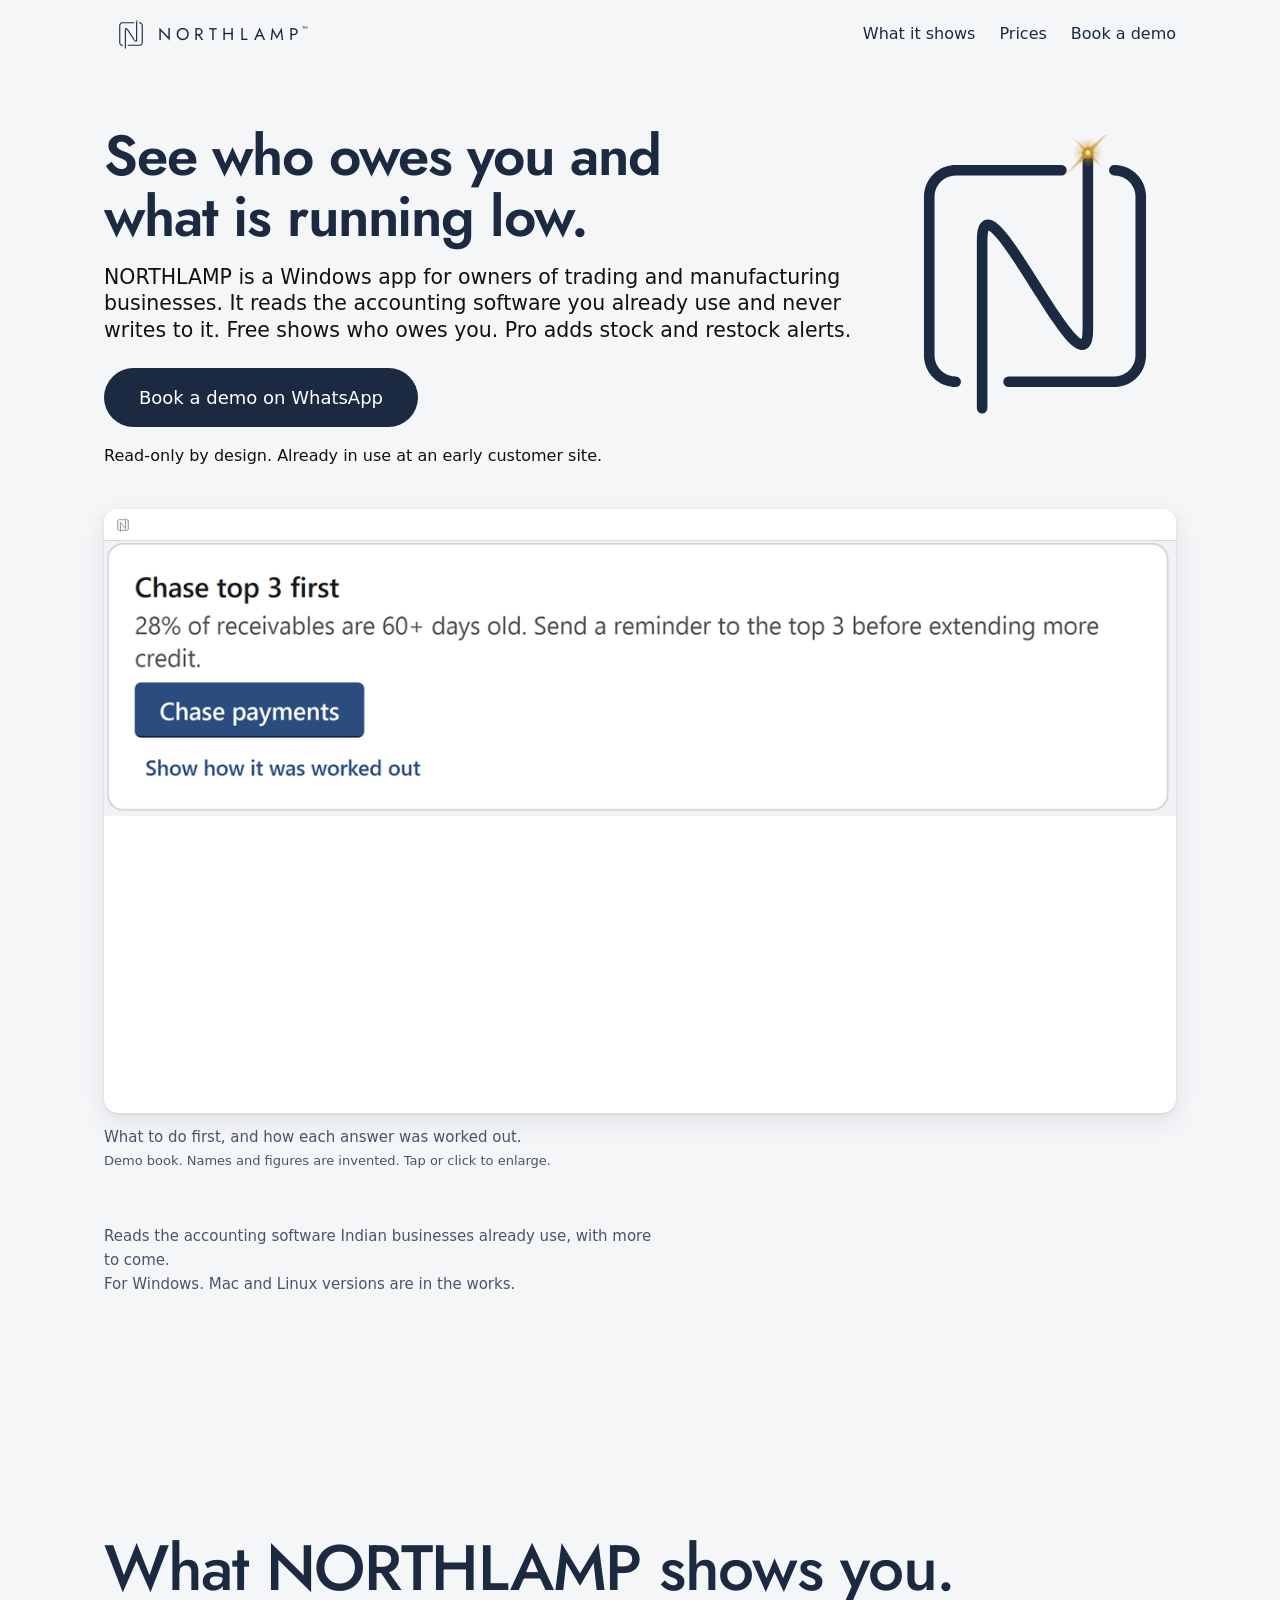
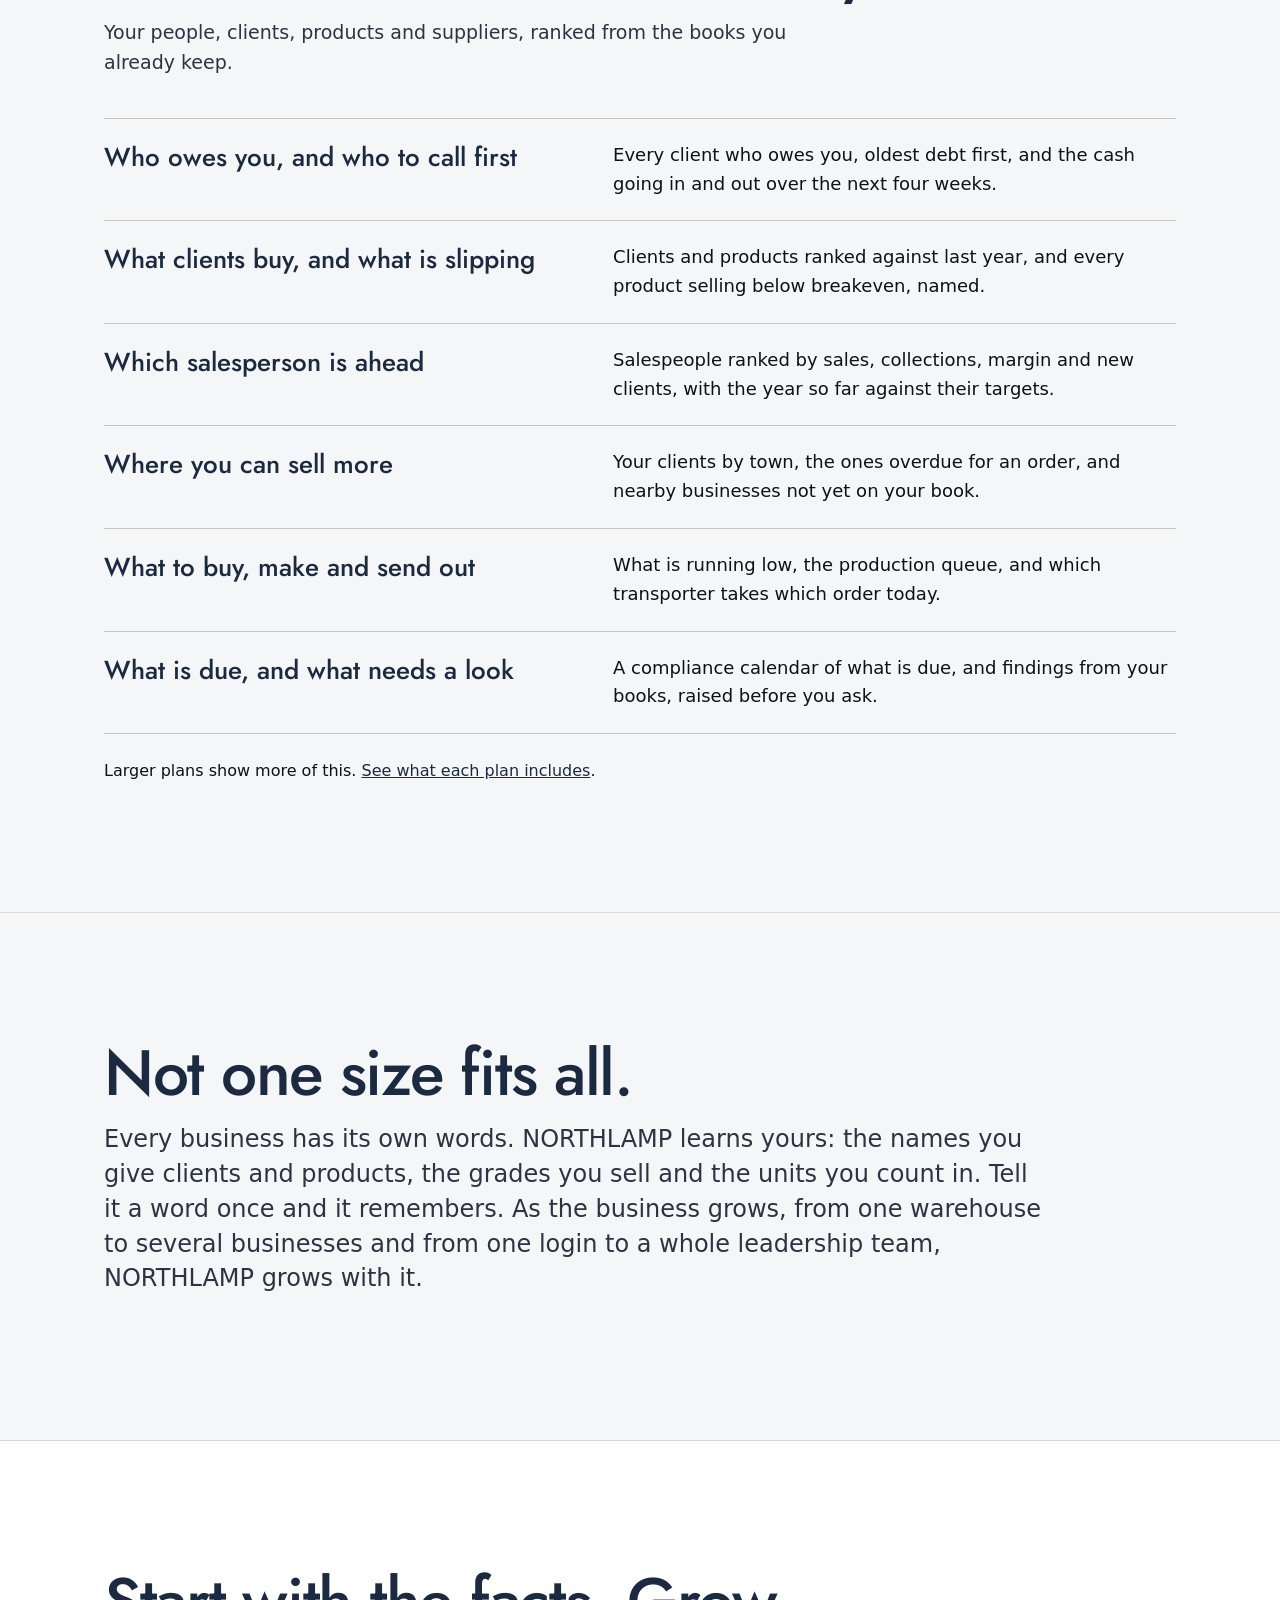
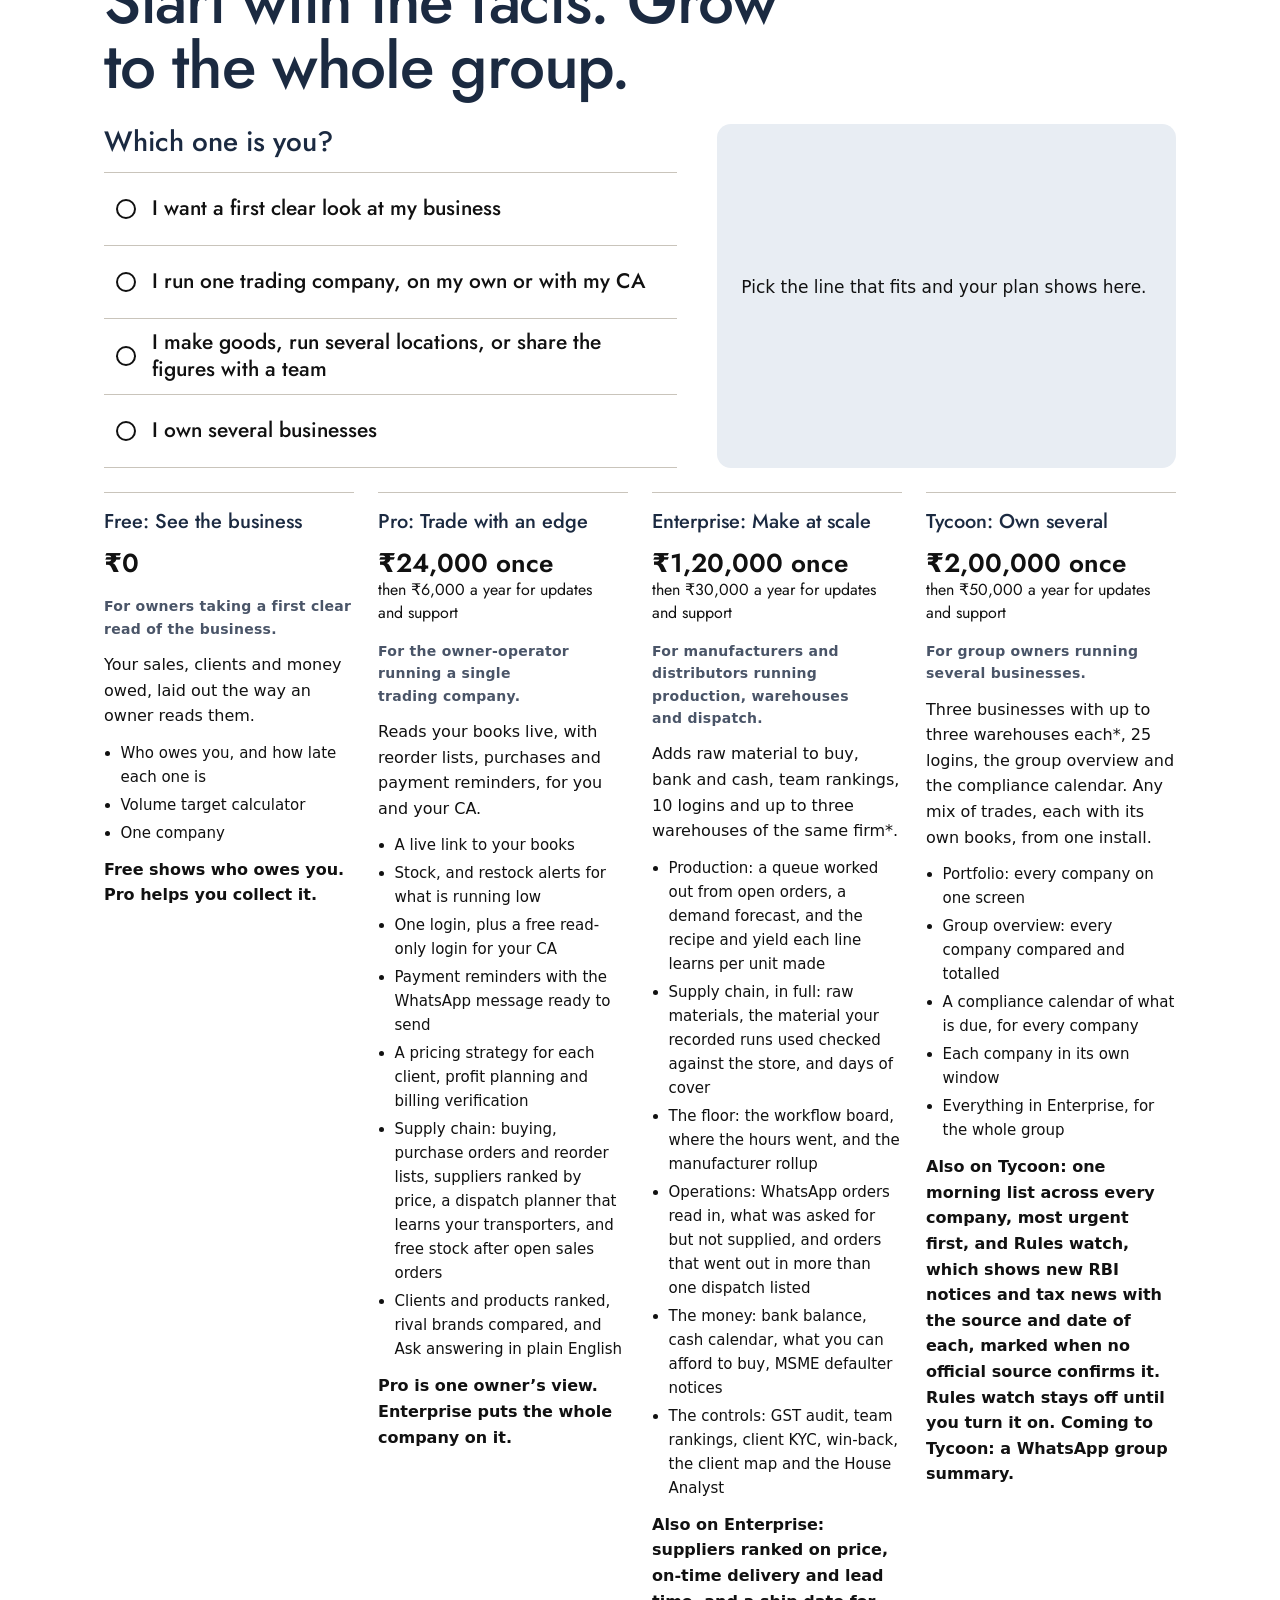
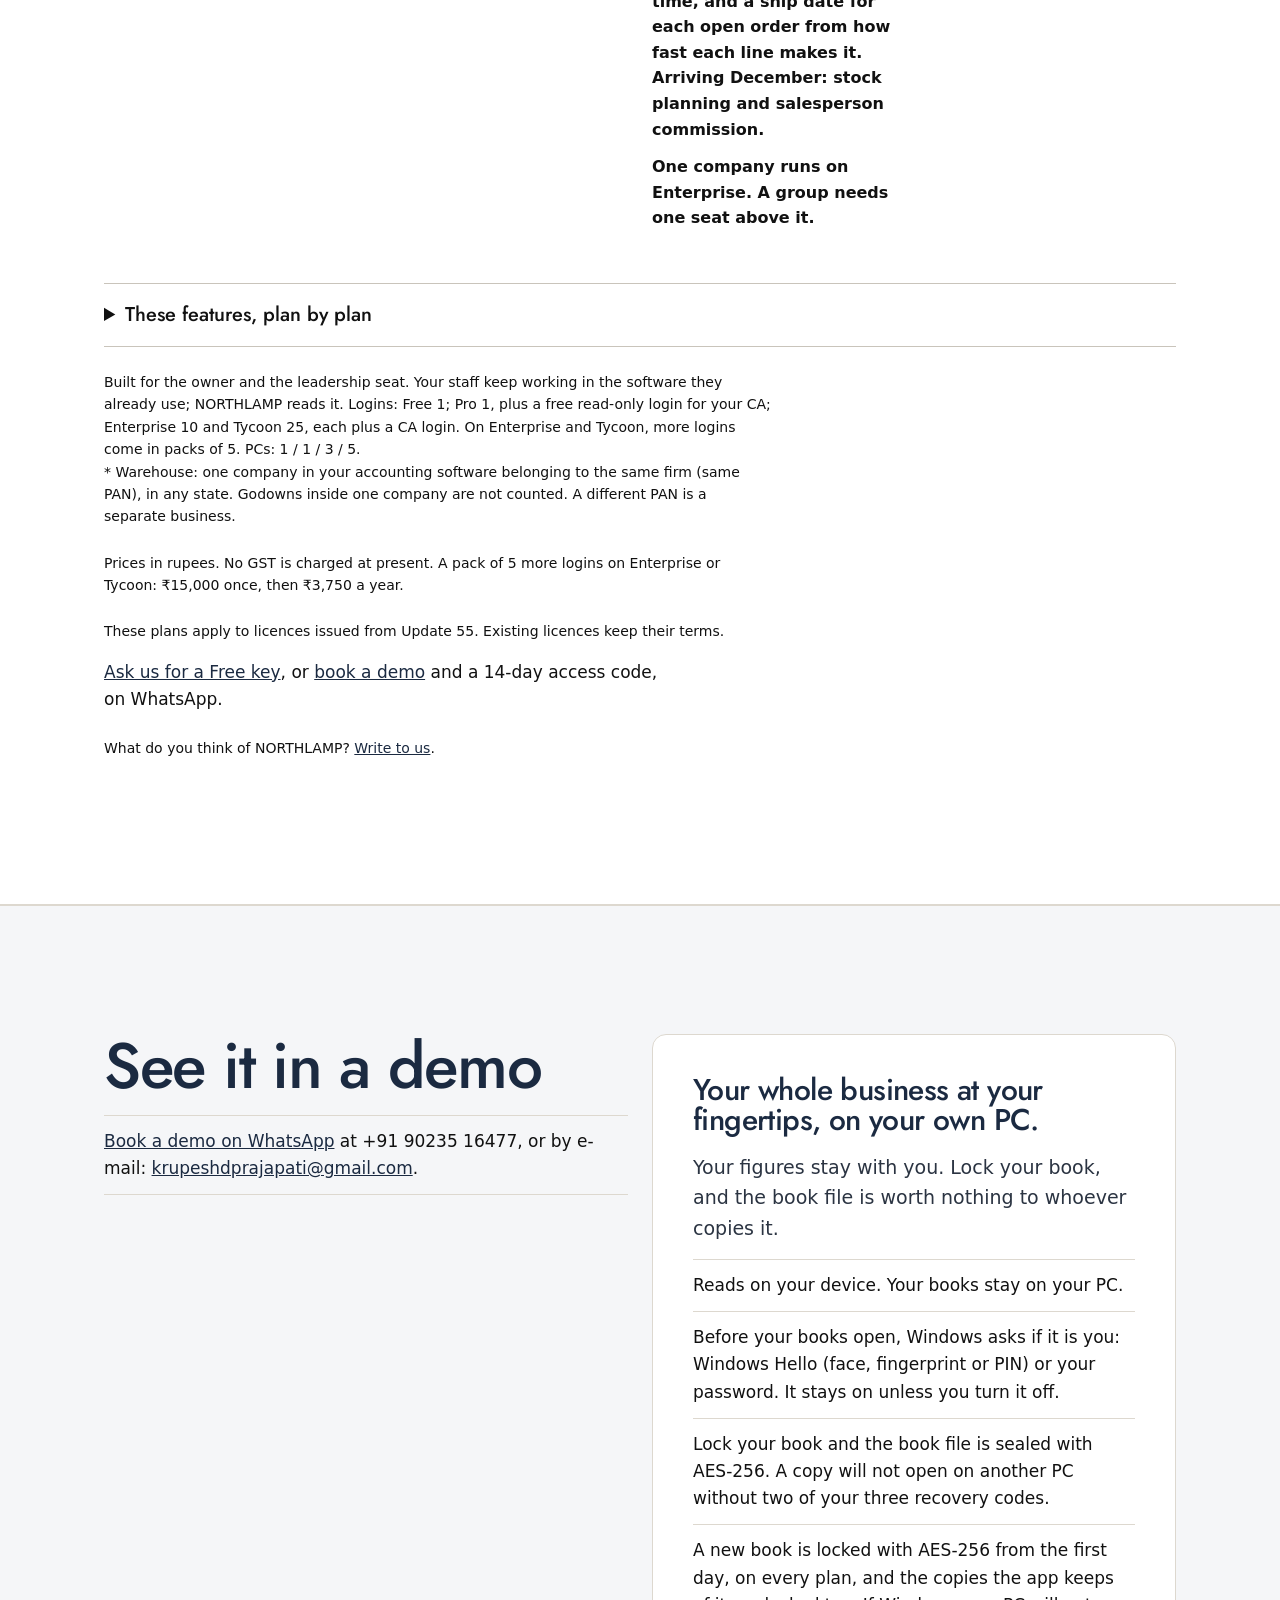
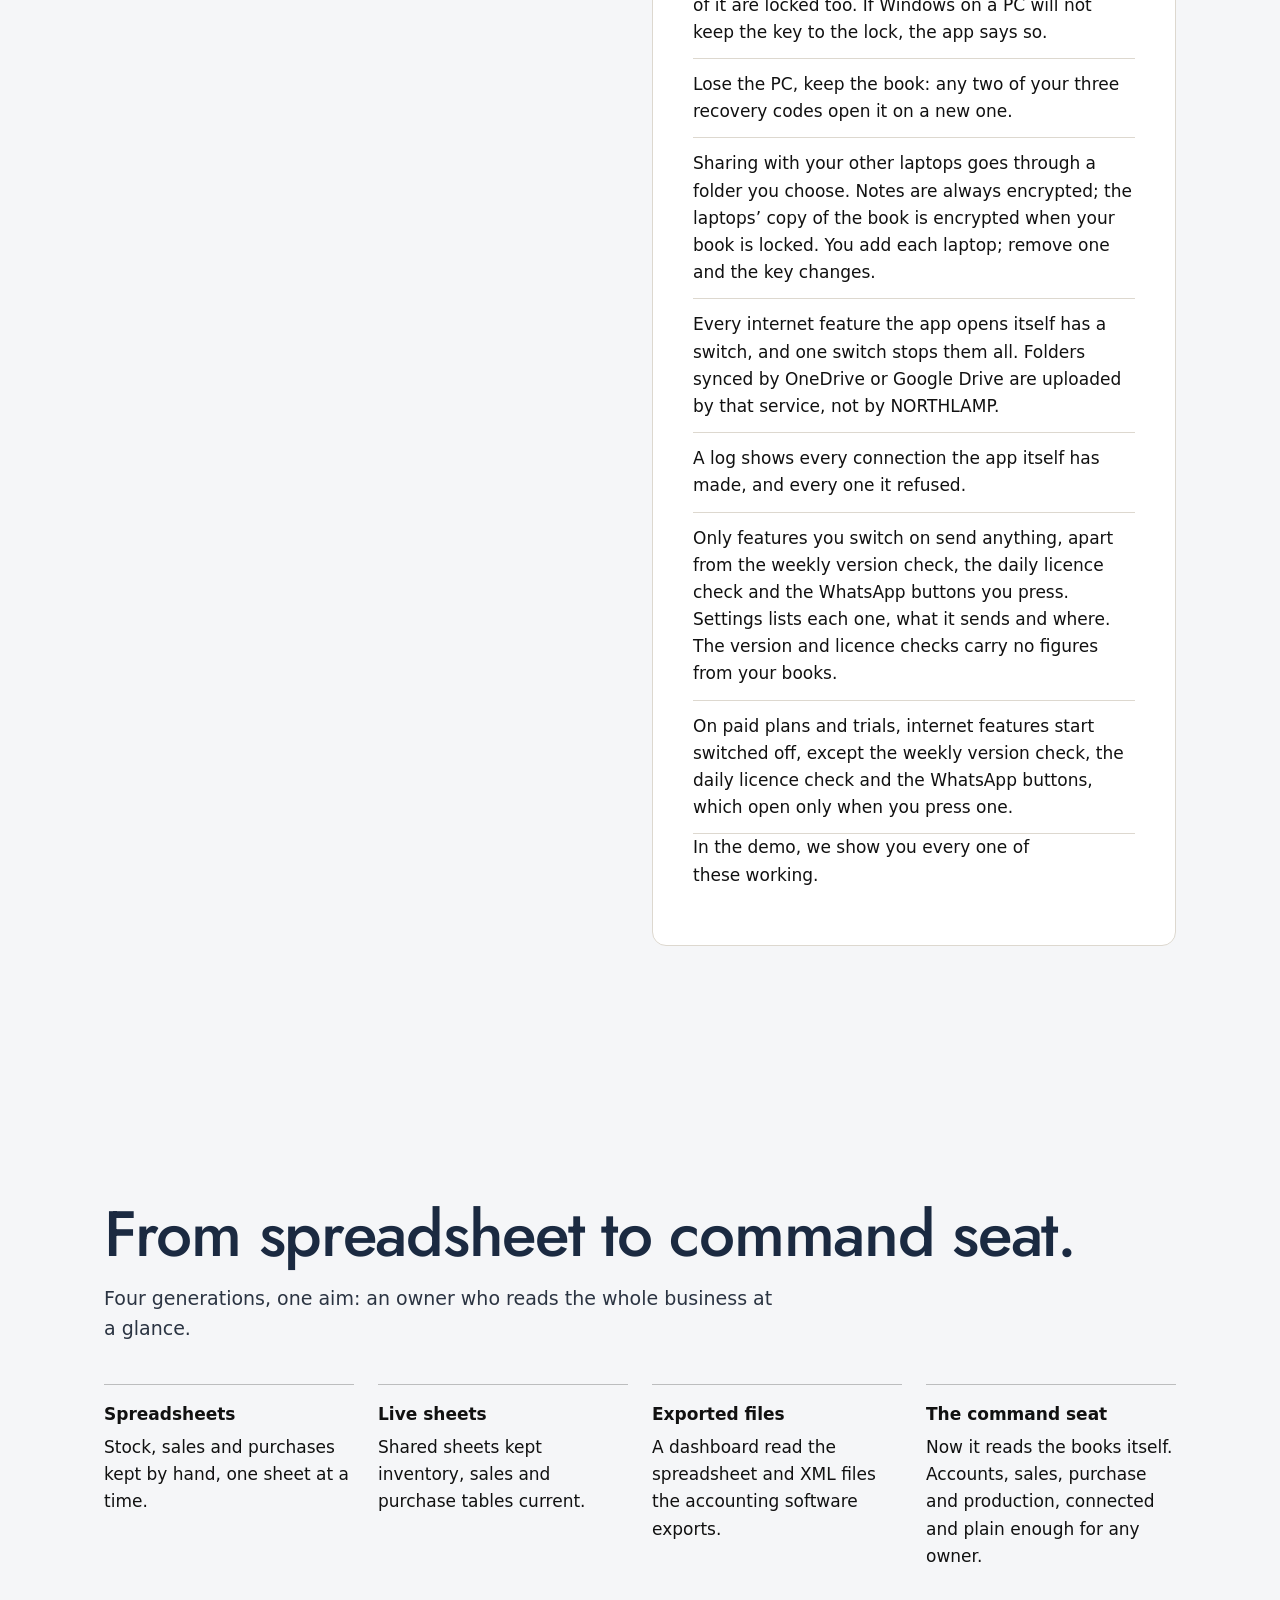
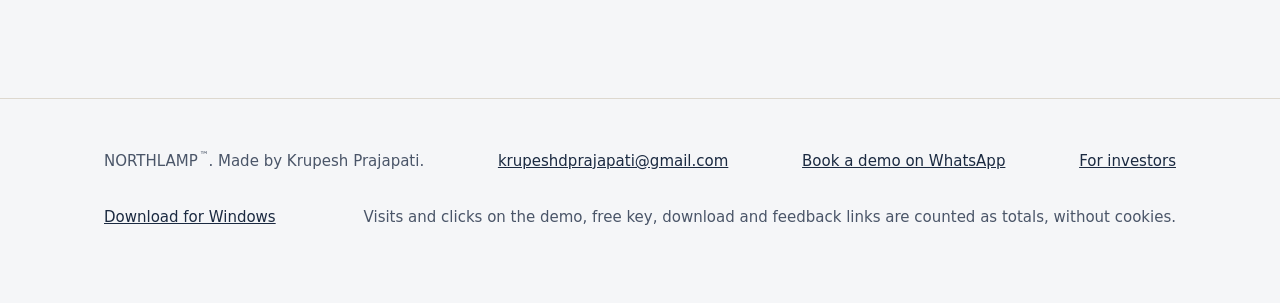
==== commit c7d1064f: "Hero: big logo back to the right of the headline on screens over 1100 px, as a stopgap until C-088 (" ====
--- a/index.html
+++ b/index.html
@@ -220,7 +220,8 @@
 @media (max-width:1024px){.allf-g{grid-template-columns:1fr 1fr}}@media (max-width:640px){.allf-g{grid-template-columns:1fr}}.sv{margin:var(--s5) 0 0;padding:0}.sv div{display:grid;grid-template-columns:1fr 1.2fr;gap:var(--s5);padding:22px 0;border-top:1px solid var(--line-2)}.sv div:last-child{border-bottom:1px solid var(--line-2)}.sv dt{font:500 26px/1.25 var(--display);color:var(--navy)}.sv dd{margin:0;font-size:18px;max-width:52ch}
 @media (prefers-color-scheme:dark){.sv dt{color:#fff}}@media (max-width:760px){.sv div{grid-template-columns:1fr;gap:6px;padding:18px 0}.sv dt{font-size:22px}.sv dd{font-size:17px}}</style><style>/* C-086 draft 27 Nov: job headline, Today picture in the first screen, prices */
 .hero{min-height:0;display:block;padding:clamp(104px,14svh,150px) 0 var(--s5)}
-.hero-mark{display:none}
+.hero-mark{top:clamp(110px,15svh,160px);width:min(22vw,300px)}
+@media (max-width:1100px){.hero-mark{display:none}}
 .hero-copy{padding-top:0;padding-bottom:0}
 .hero h1{font-size:clamp(34px,4.4vw,60px);line-height:1.08;letter-spacing:-.02em;max-width:22ch;margin:0 0 var(--s3)}
 .hero .hero-line{font-size:clamp(18px,1.6vw,22px);margin:0 0 var(--s4);max-width:58ch}
